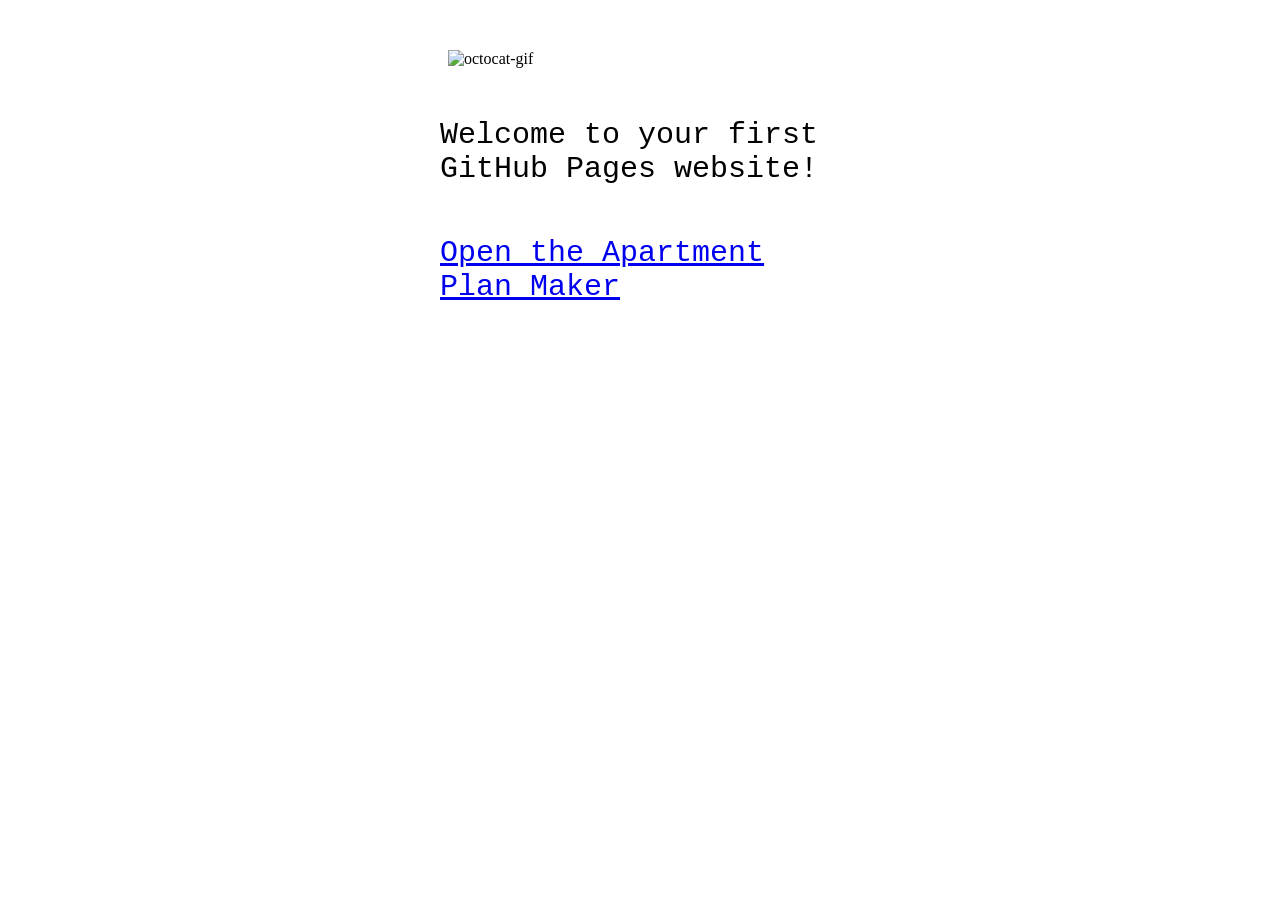
==== index.html @ dbe68cf2 "Add apartment plan maker with Vaastu and ventilation compliance checker Adds a static web app under " ====
<!DOCTYPE html>

<html>
<head>
  <meta http-equiv="Content-Type" content="text/html; charset=utf-8"/>
  <title>my-first-website</title>
  <LINK href="styles.css" rel="stylesheet" type="text/css">
</head>

<body>

<img src="https://octodex.github.com/images/daftpunktocat-thomas.gif" id="octocat" alt="octocat-gif" />

<!-- Change this code here by copy and pasting your template on line 15 -->
<p>Welcome to your first GitHub Pages website!</p>
<p><a href="planner/">Open the Apartment Plan Maker</a></p>

</body>
</html>
---- styles.css ----
* {
  margin:0px;
  padding:0px;
}

#octocat {
  display: block;
  width:384px;
  margin: 50px auto;
}

p {
  display: block;
  width: 400px;
  margin: 50px auto;
  font: 30px Monaco,"Courier New","DejaVu Sans Mono","Bitstream Vera Sans Mono",monospace;
}
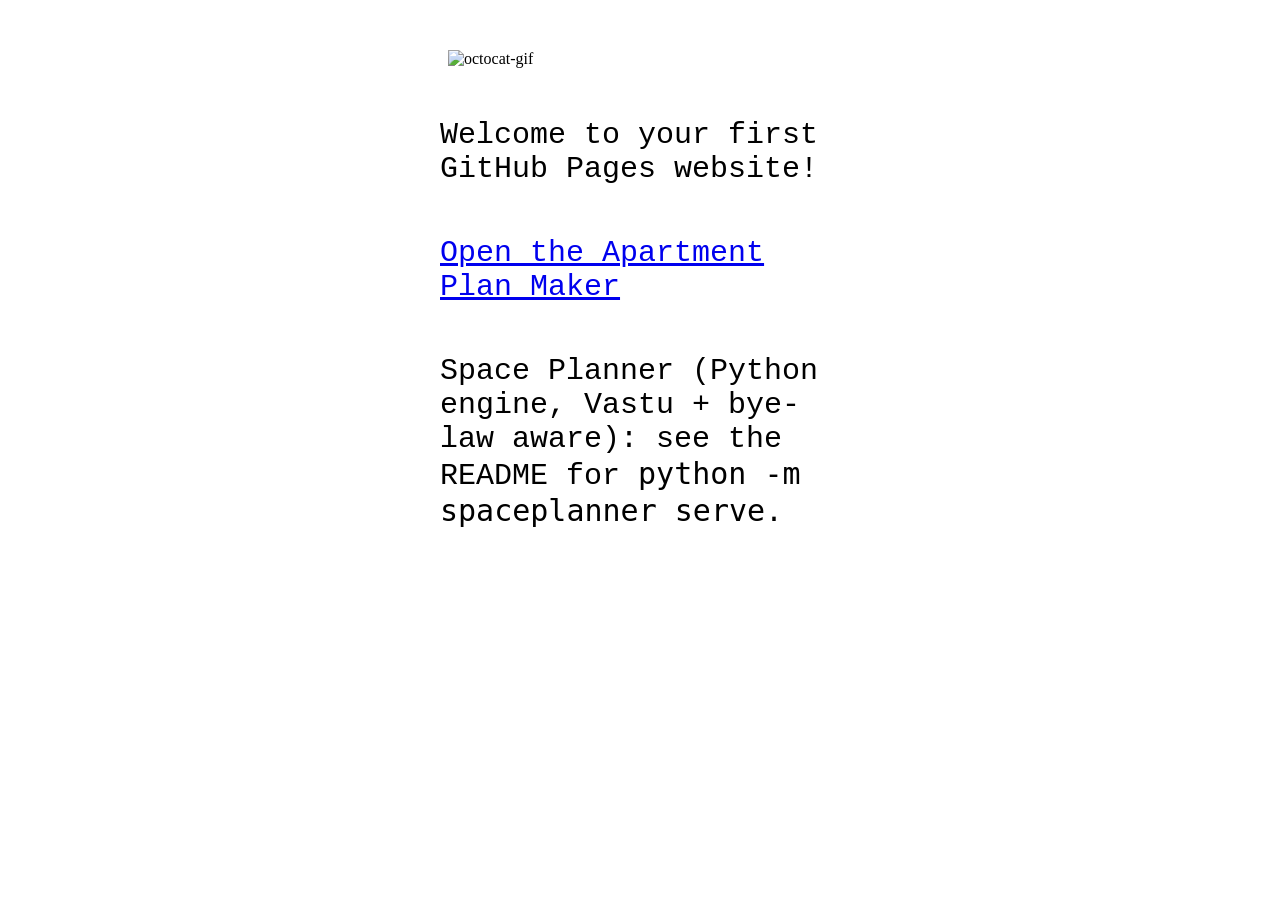
==== commit a28b77ed: "Add Space Planner: site, house, apartment and commercial layout engine Python package (shapely, ezdx" ====
--- a/index.html
+++ b/index.html
@@ -14,6 +14,7 @@
 <!-- Change this code here by copy and pasting your template on line 15 -->
 <p>Welcome to your first GitHub Pages website!</p>
 <p><a href="planner/">Open the Apartment Plan Maker</a></p>
+<p>Space Planner (Python engine, Vastu + bye-law aware): see the README for <code>python -m spaceplanner serve</code>.</p>
 
 </body>
 </html>
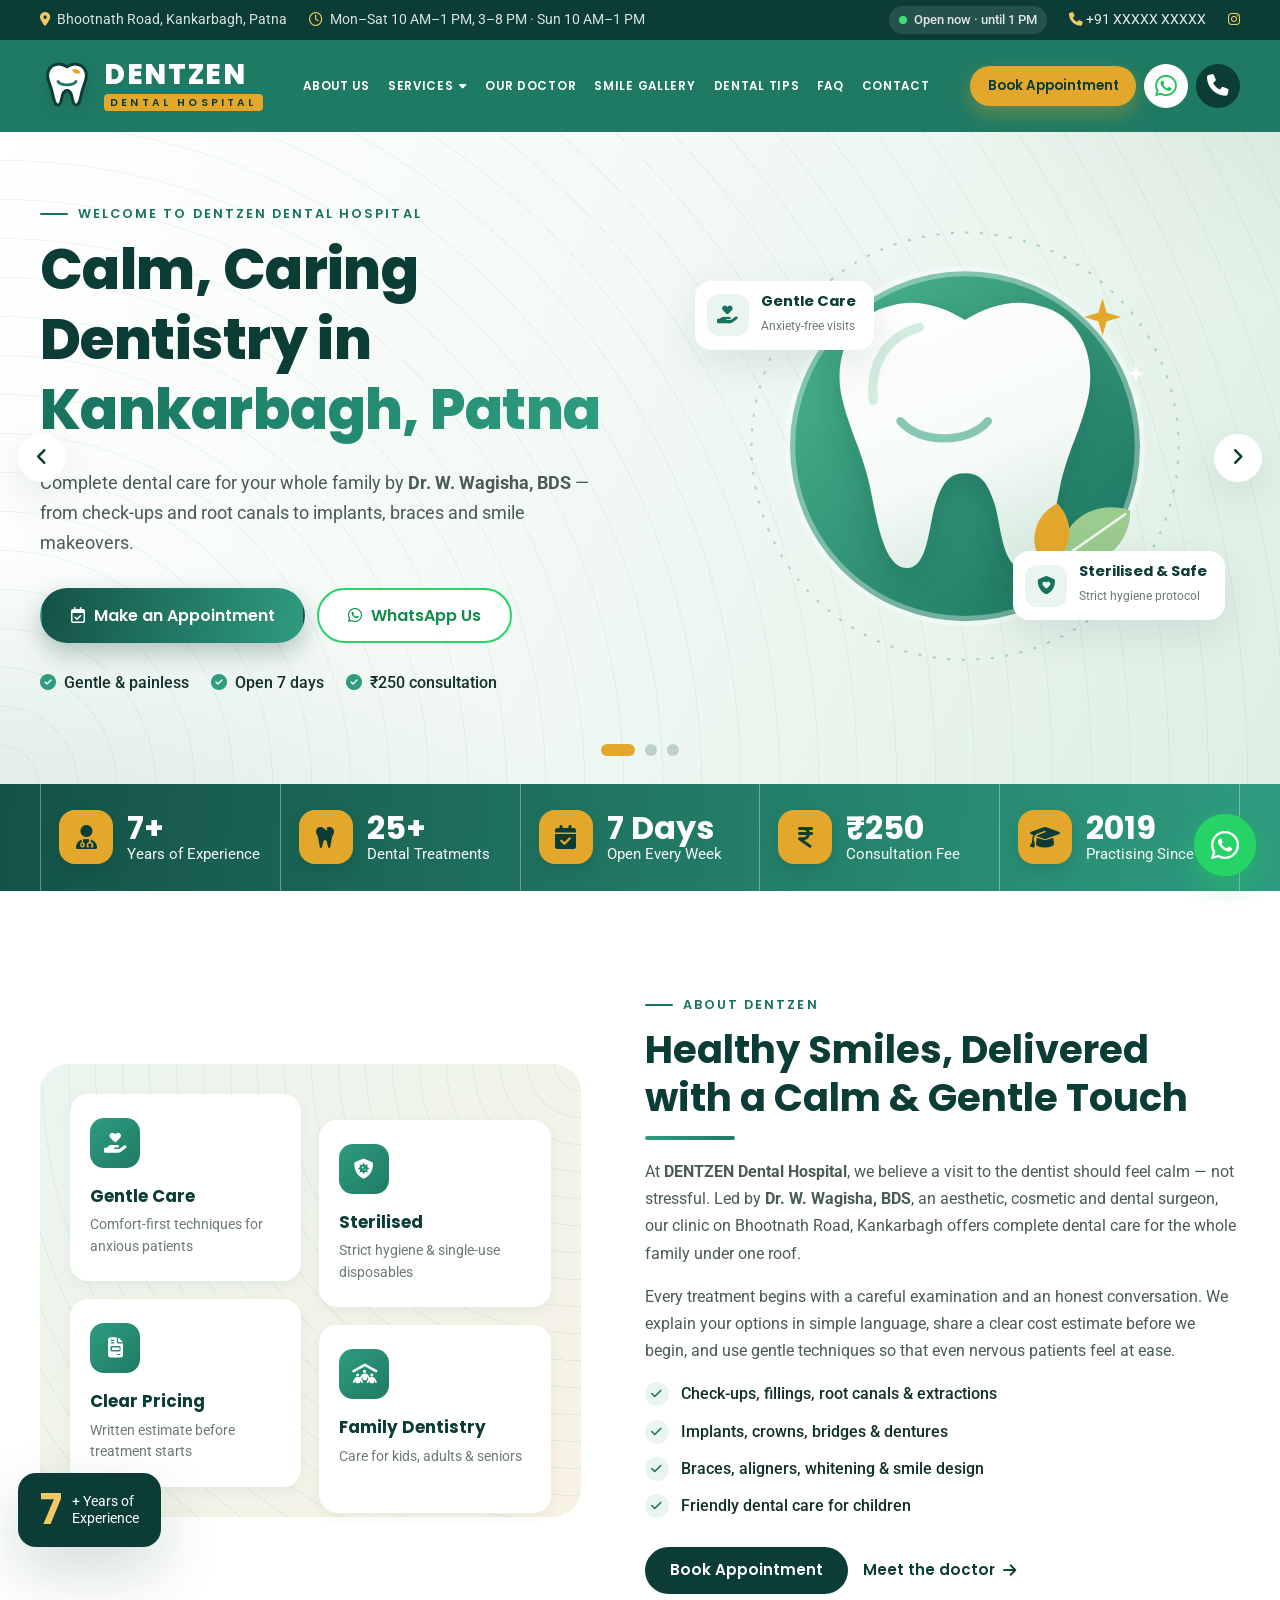
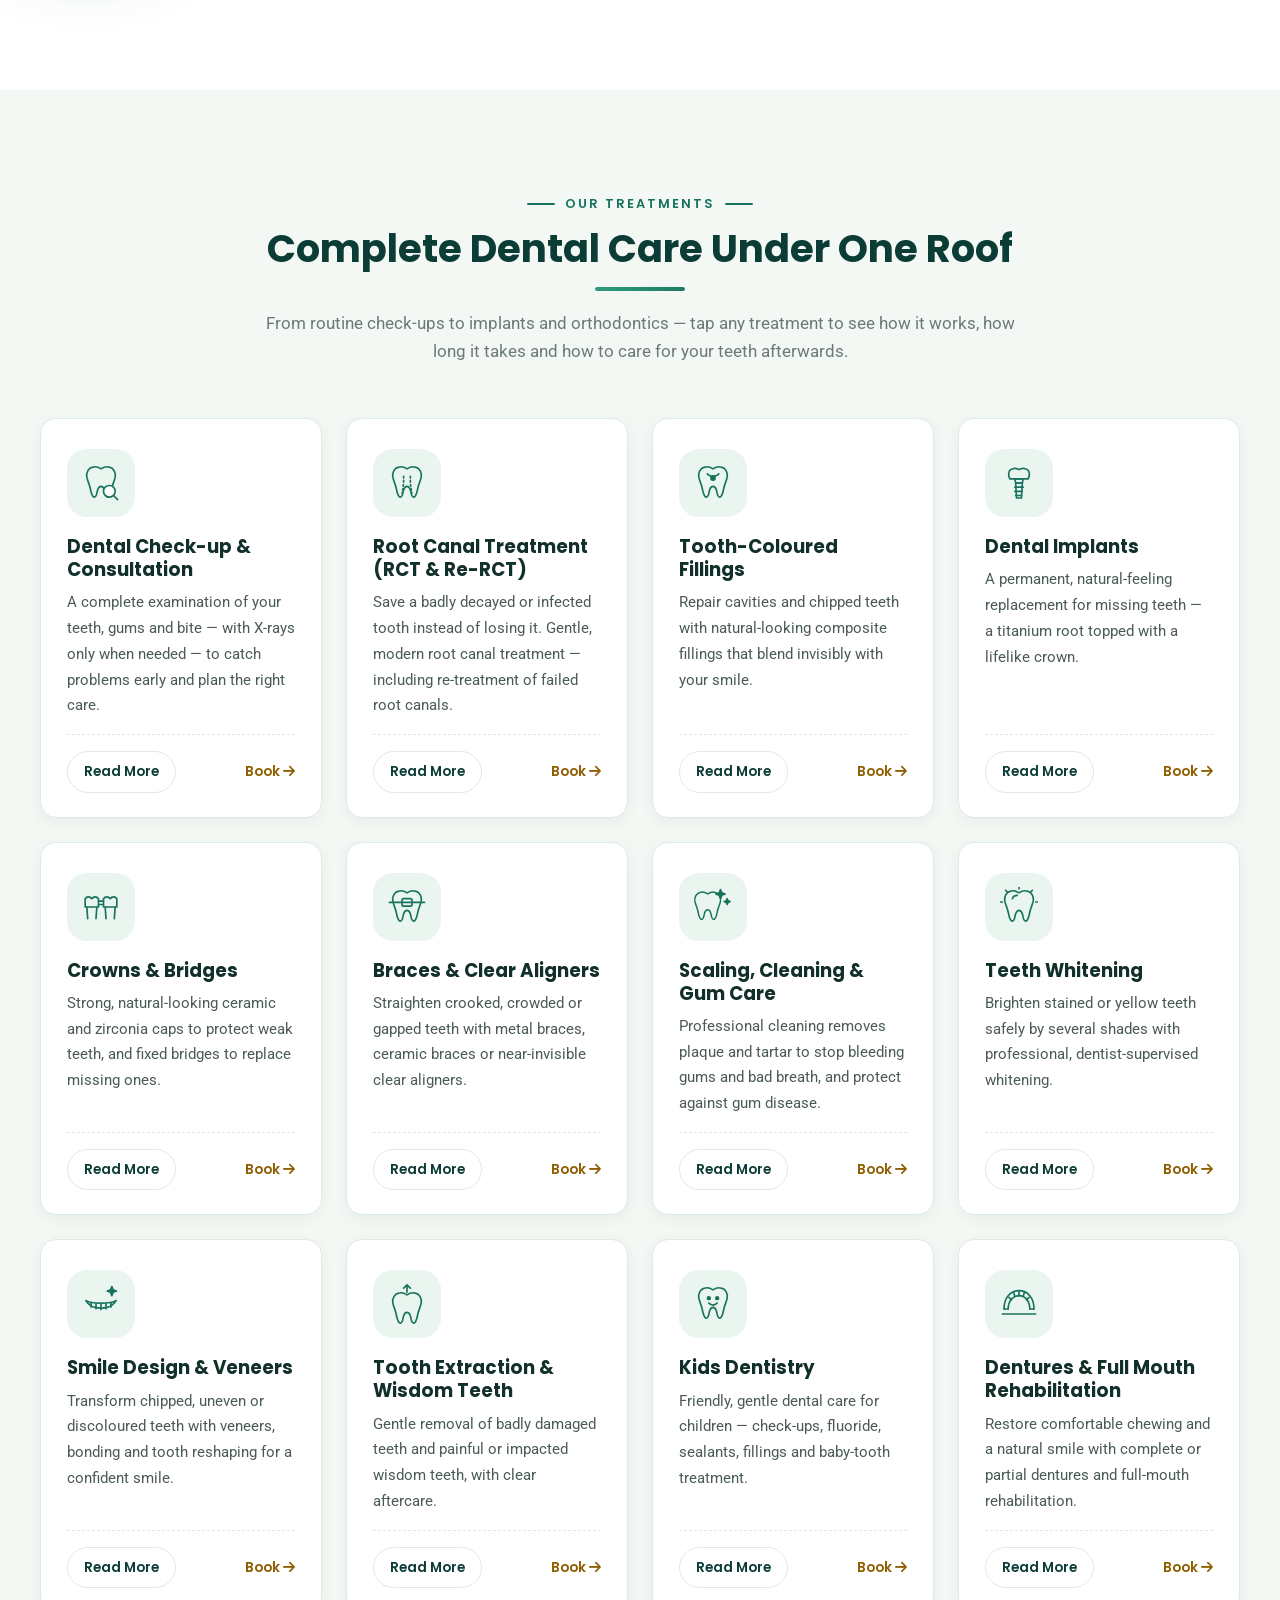
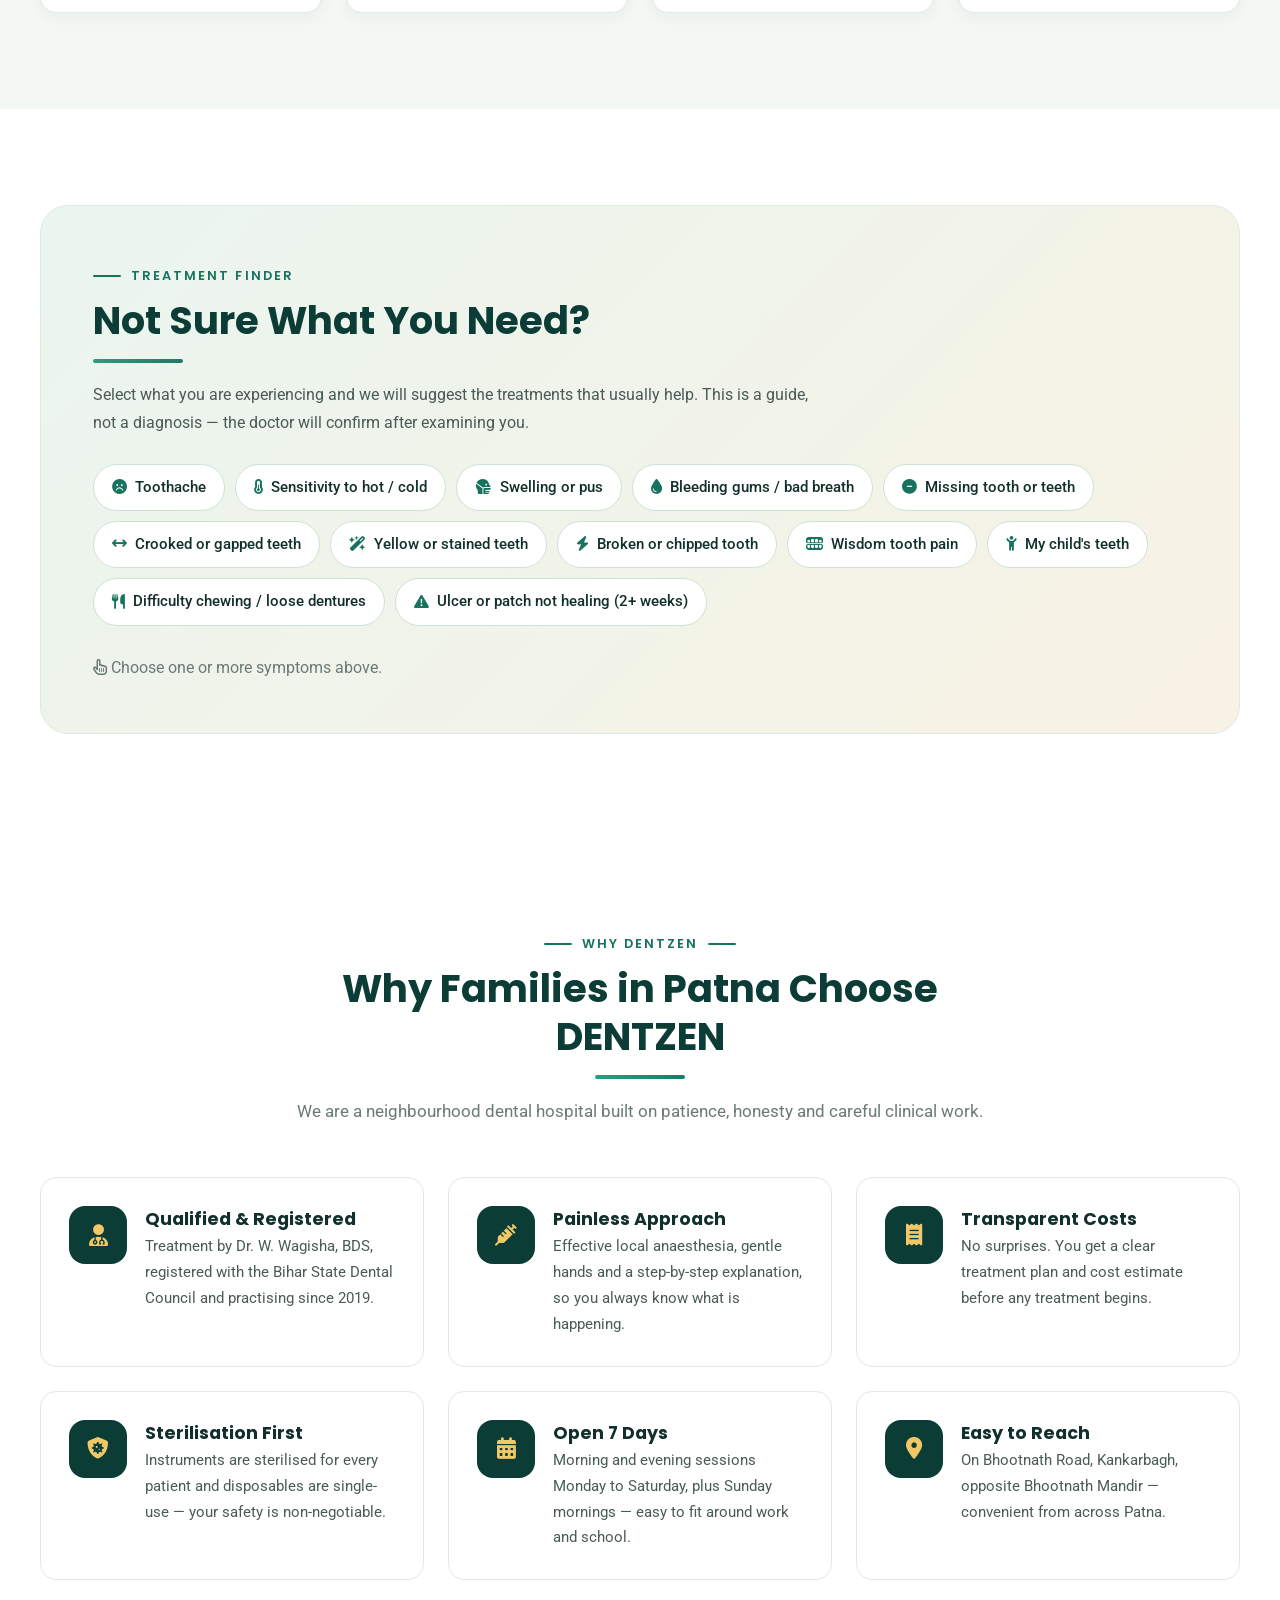
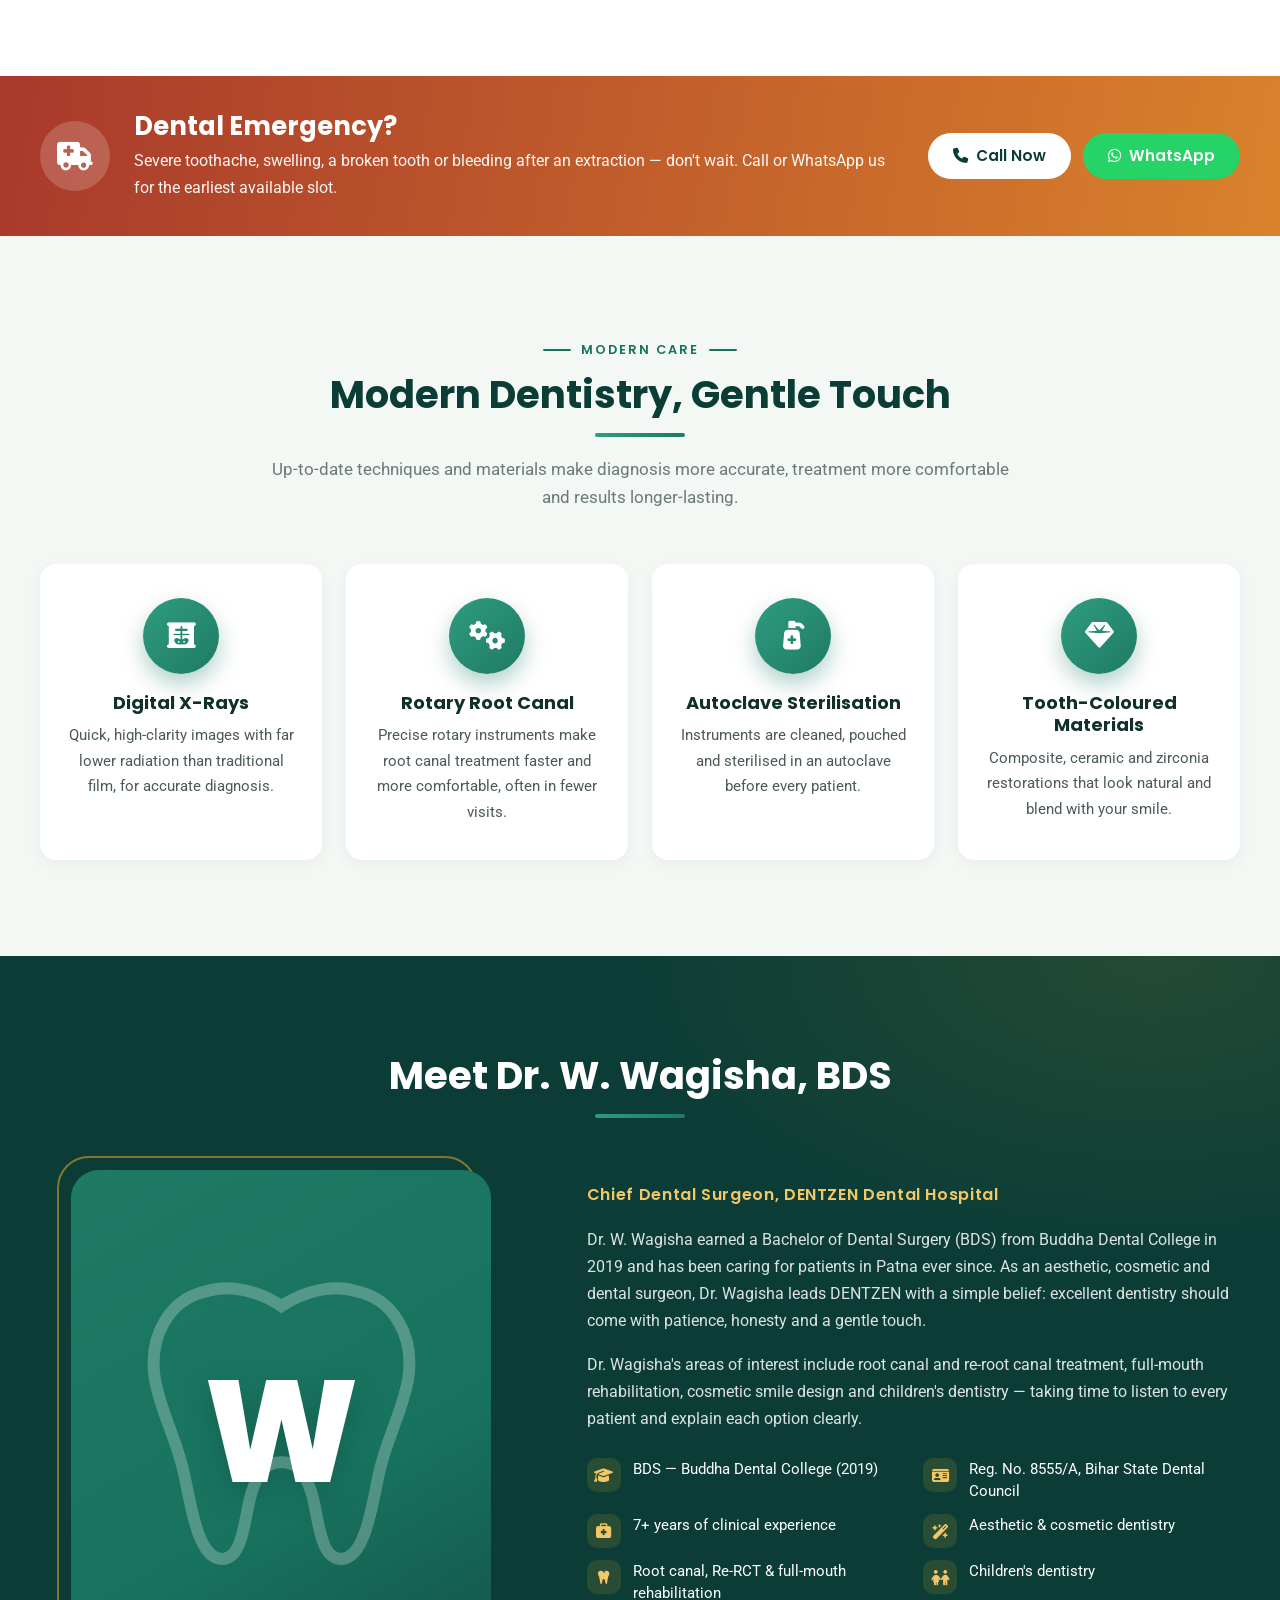
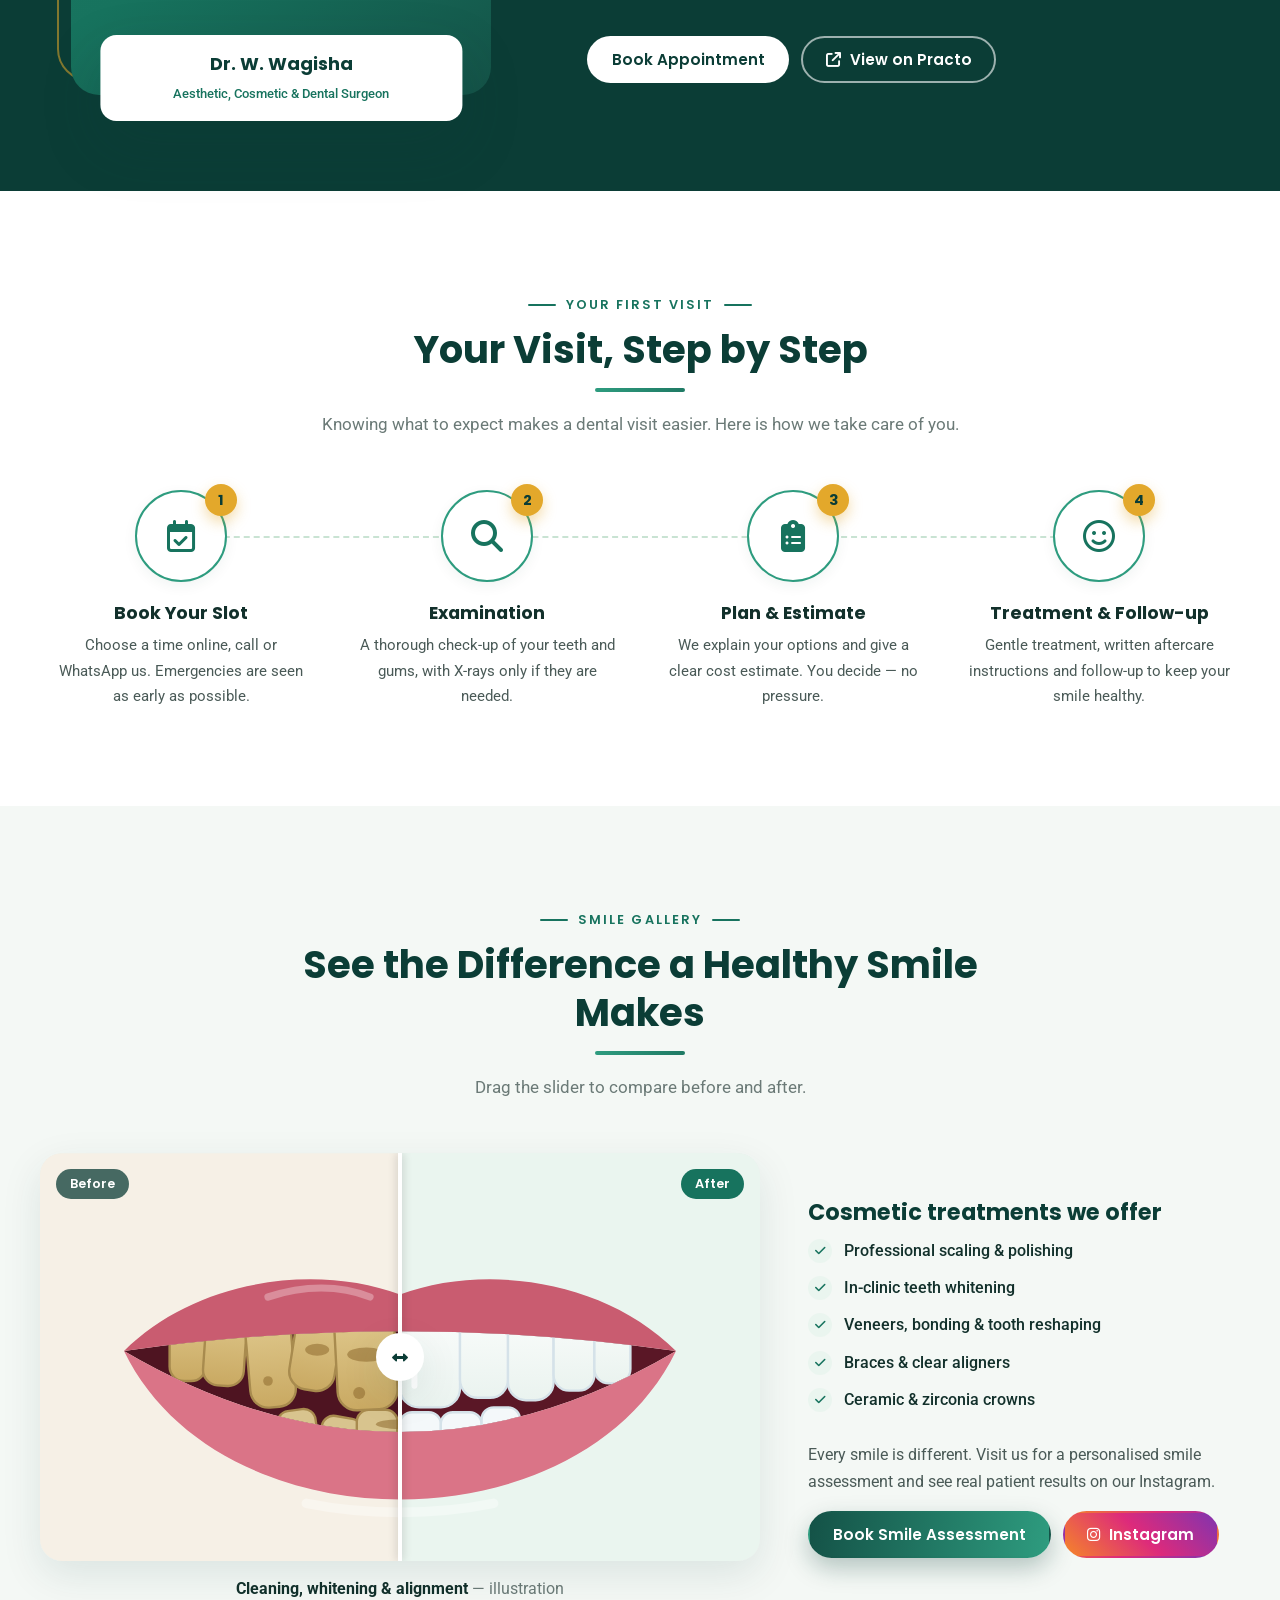
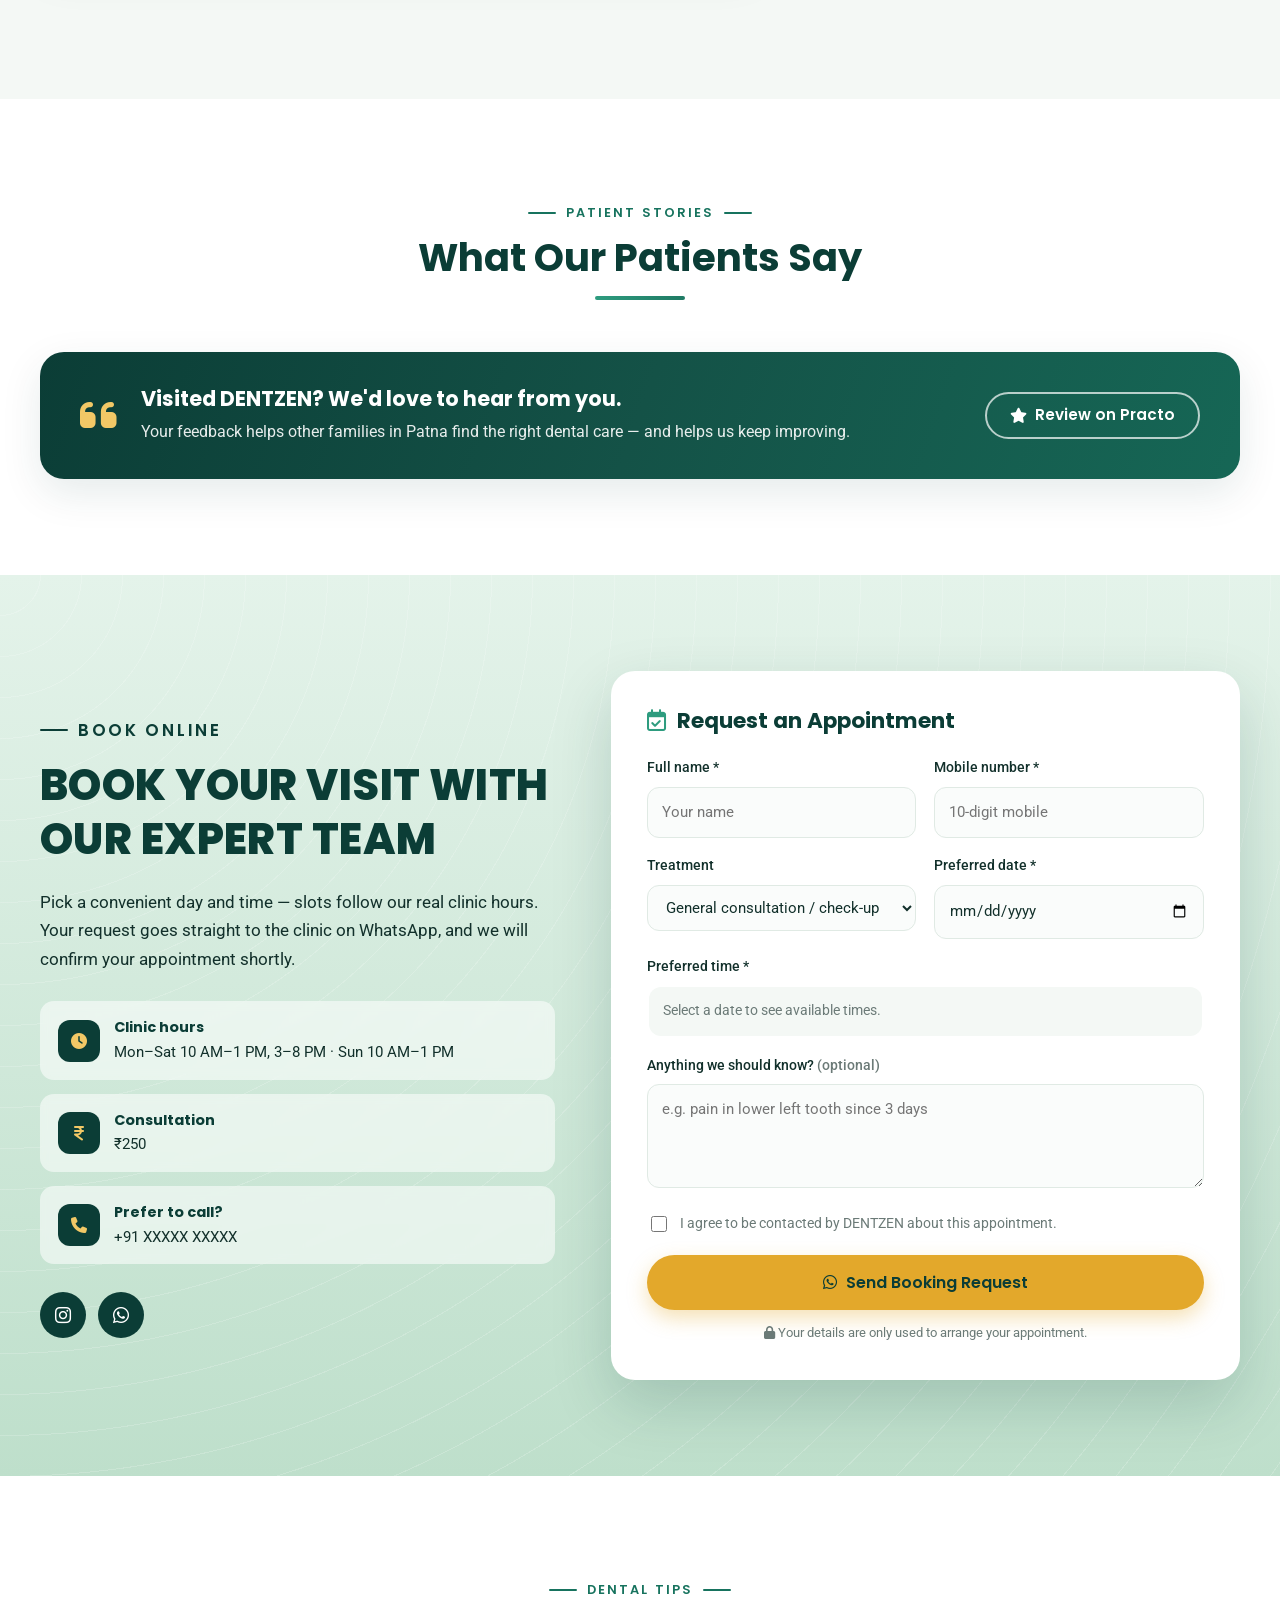
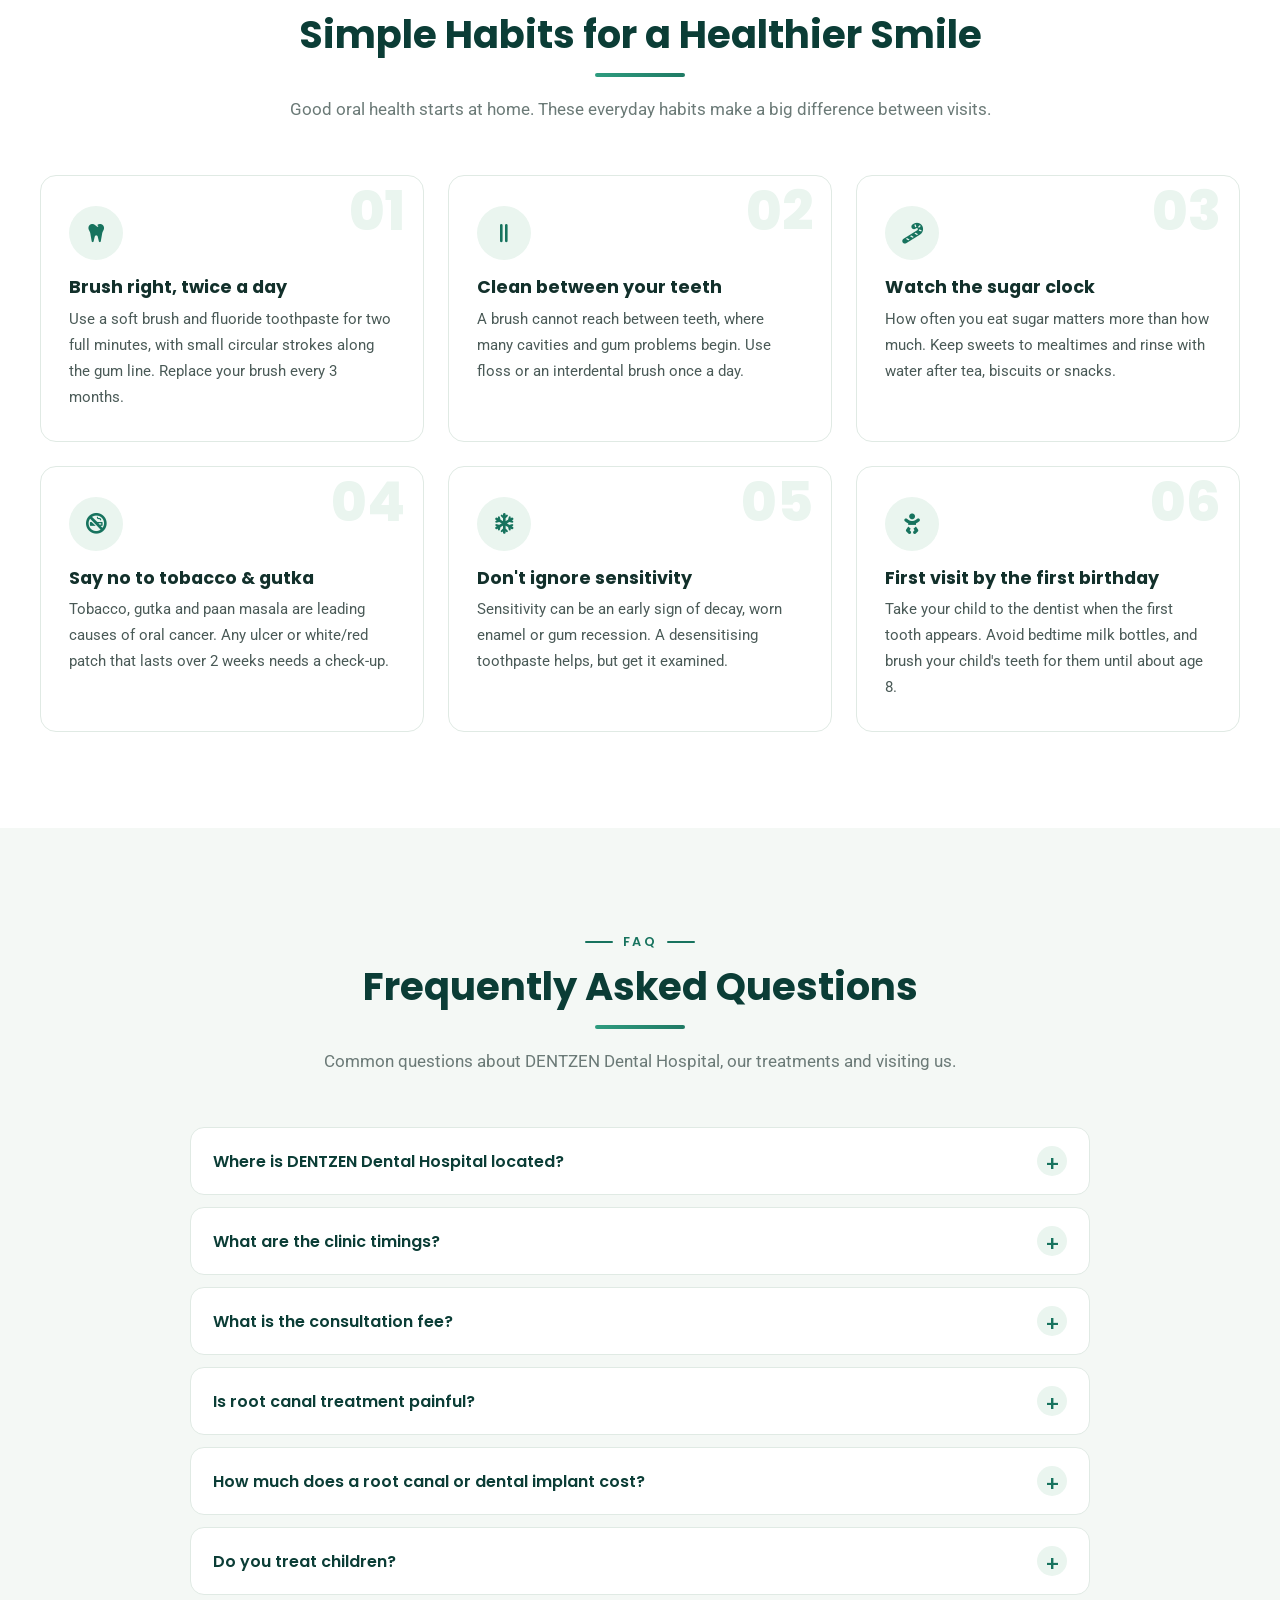
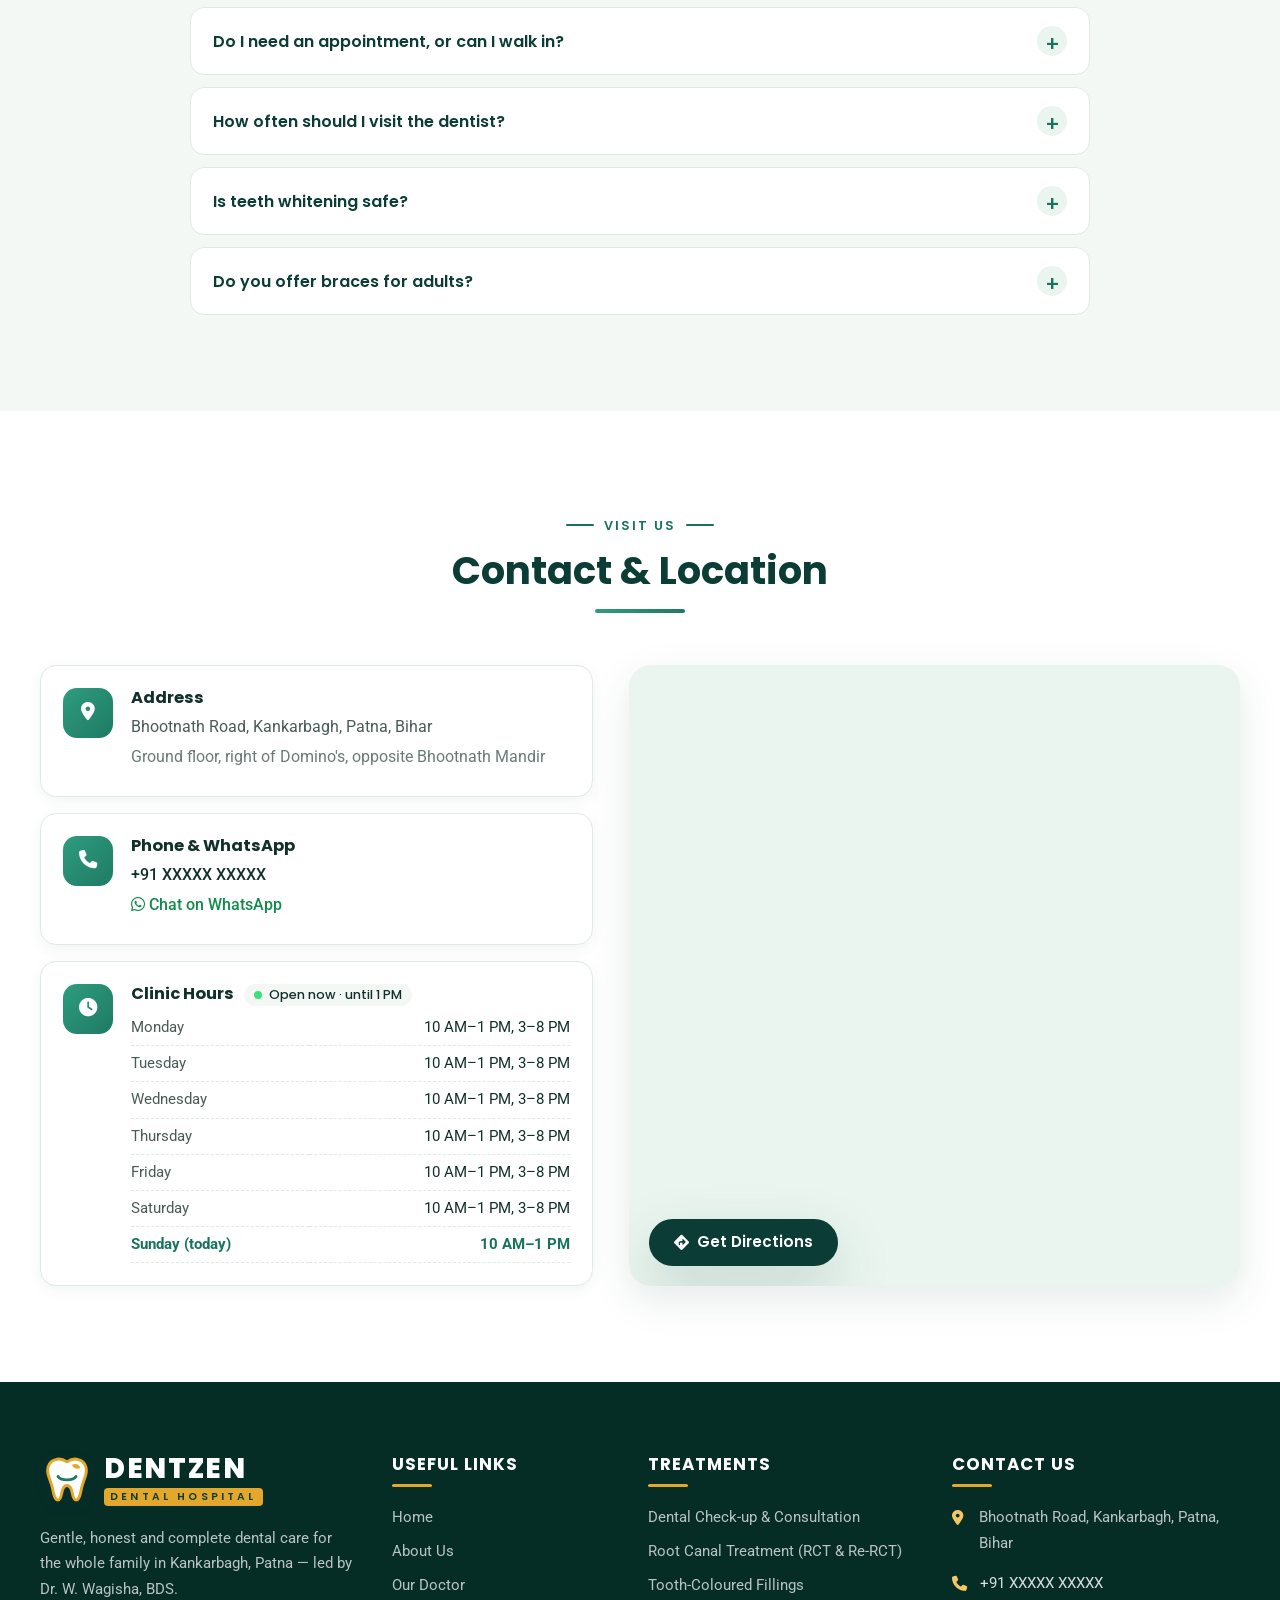
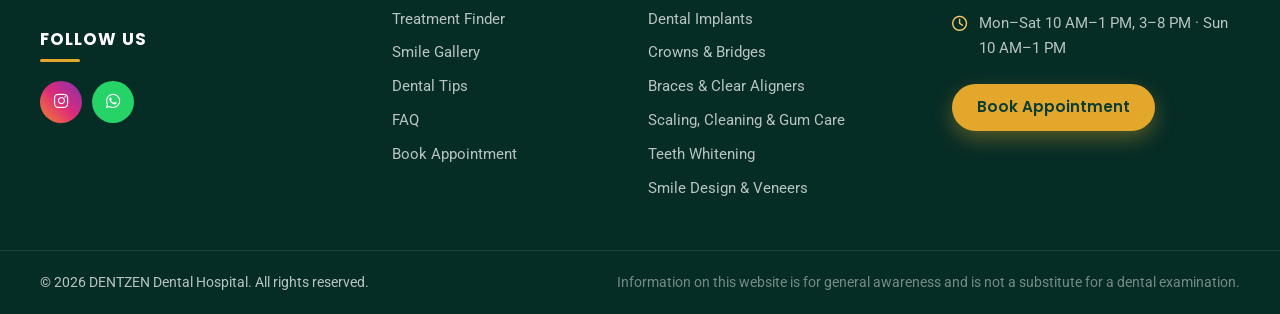
==== commit e3b3acaa: "Build DENTZEN Dental Hospital website Replace the GitHub Pages starter with a complete single-page w" ====
--- a/index.html
+++ b/index.html
@@ -1,20 +1,730 @@
 <!DOCTYPE html>
-
-<html>
+<html lang="en">
 <head>
-  <meta http-equiv="Content-Type" content="text/html; charset=utf-8"/>
-  <title>my-first-website</title>
-  <LINK href="styles.css" rel="stylesheet" type="text/css">
+  <meta charset="utf-8">
+  <meta name="viewport" content="width=device-width, initial-scale=1">
+  <title>DENTZEN Dental Hospital | Dr. W. Wagisha, BDS – Dentist in Kankarbagh, Patna</title>
+  <meta name="description" content="DENTZEN Dental Hospital, Bhootnath Road, Kankarbagh, Patna. Gentle, complete dental care by Dr. W. Wagisha, BDS — check-ups, root canal treatment, implants, braces, aligners, teeth whitening, kids dentistry and more. Open 7 days.">
+  <meta name="keywords" content="dentist in Kankarbagh, dental clinic Patna, Dentzen Dental Hospital, Dr Wagisha, root canal Patna, dental implants Patna, braces Patna, teeth whitening Patna">
+  <meta name="theme-color" content="#1F7A64">
+  <meta property="og:type" content="website">
+  <meta property="og:title" content="DENTZEN Dental Hospital – Dr. W. Wagisha, BDS">
+  <meta property="og:description" content="Calm, caring dentistry for the whole family in Kankarbagh, Patna. Book your appointment online.">
+  <link rel="icon" type="image/svg+xml" href="images/favicon.svg">
+  <link rel="preconnect" href="https://fonts.googleapis.com">
+  <link rel="preconnect" href="https://fonts.gstatic.com" crossorigin>
+  <link rel="stylesheet" href="https://fonts.googleapis.com/css2?family=Poppins:wght@500;600;700;800&family=Roboto:wght@400;500;700&display=swap">
+  <link rel="stylesheet" href="https://cdnjs.cloudflare.com/ajax/libs/font-awesome/6.5.2/css/all.min.css" referrerpolicy="no-referrer">
+  <link rel="stylesheet" href="assets/css/style.css">
+  <script>document.documentElement.classList.add('js');</script>
+  <script src="assets/js/config.js" defer></script>
+  <script src="assets/js/data.js" defer></script>
+  <script src="assets/js/main.js" defer></script>
 </head>
-
 <body>
 
-<img src="https://octodex.github.com/images/daftpunktocat-thomas.gif" id="octocat" alt="octocat-gif" />
-
-<!-- Change this code here by copy and pasting your template on line 15 -->
-<p>Welcome to your first GitHub Pages website!</p>
-<p><a href="planner/">Open the Apartment Plan Maker</a></p>
-<p>Space Planner (Python engine, Vastu + bye-law aware): see the README for <code>python -m spaceplanner serve</code>.</p>
-
+<!-- Shared SVG gradients used by the illustrations -->
+<svg class="svg-defs" aria-hidden="true" focusable="false">
+  <defs>
+    <linearGradient id="gAqua" x1="0" y1="0" x2="1" y2="1"><stop offset="0" stop-color="#4DB892"/><stop offset="1" stop-color="#176F5B"/></linearGradient>
+    <linearGradient id="gTooth" x1="0" y1="0" x2="0.4" y2="1"><stop offset="0" stop-color="#FFFFFF"/><stop offset="0.7" stop-color="#F5FAF7"/><stop offset="1" stop-color="#DCEDE4"/></linearGradient>
+    <linearGradient id="gMetal" x1="0" y1="0" x2="1" y2="0"><stop offset="0" stop-color="#9AA9BC"/><stop offset="0.45" stop-color="#E9EEF4"/><stop offset="1" stop-color="#8293A8"/></linearGradient>
+    <linearGradient id="gStained" x1="0" y1="0" x2="0" y2="1"><stop offset="0" stop-color="#E6D29A"/><stop offset="1" stop-color="#C9A962"/></linearGradient>
+    <linearGradient id="gWhite" x1="0" y1="0" x2="0" y2="1"><stop offset="0" stop-color="#FFFFFF"/><stop offset="1" stop-color="#EAF3EF"/></linearGradient>
+    <clipPath id="mouthClip"><path d="M70 165Q300 132 530 165Q300 300 70 165Z"/></clipPath>
+    <filter id="fShadow" x="-30%" y="-30%" width="160%" height="160%"><feDropShadow dx="0" dy="14" stdDeviation="14" flood-color="#0B3D36" flood-opacity=".22"/></filter>
+    <path id="toothShape" d="M24 7c-3-2-7-3-10-2-5 1-8 6-7 12 1 5 3 8 4 13 1 5 2 11 5 11 3 0 3-6 4-9 1-3 2-4 4-4s3 1 4 4c1 3 1 9 4 9 3 0 4-6 5-11 1-5 3-8 4-13 1-6-2-11-7-12-3-1-7 0-10 2z"/>
+  </defs>
+</svg>
+
+<a class="skip-link" href="#main">Skip to content</a>
+
+<!-- ============ TOP BAR ============ -->
+<div class="topbar">
+  <div class="container topbar-inner">
+    <ul class="topbar-info">
+      <li class="hide-sm"><i class="fa-solid fa-location-dot"></i> <span data-bind="addressShort">Bhootnath Road, Kankarbagh, Patna</span></li>
+      <li class="hide-sm"><i class="fa-regular fa-clock"></i> <span data-bind="hoursShort">Mon–Sat 10 AM–1 PM, 3–8 PM · Sun 10 AM–1 PM</span></li>
+    </ul>
+    <ul class="topbar-actions">
+      <li><span class="open-status" data-open-status><span class="dot"></span><span class="txt">Checking hours…</span></span></li>
+      <li><a href="#appointment" data-tel><i class="fa-solid fa-phone"></i> <span data-bind="phone">+91 XXXXX XXXXX</span></a></li>
+      <li class="hide-sm" data-social="instagram"><a href="#" target="_blank" rel="noopener" aria-label="Instagram"><i class="fa-brands fa-instagram"></i></a></li>
+      <li class="hide-sm" data-social="facebook"><a href="#" target="_blank" rel="noopener" aria-label="Facebook"><i class="fa-brands fa-facebook-f"></i></a></li>
+      <li class="hide-sm" data-social="youtube"><a href="#" target="_blank" rel="noopener" aria-label="YouTube"><i class="fa-brands fa-youtube"></i></a></li>
+    </ul>
+  </div>
+</div>
+
+<!-- ============ HEADER ============ -->
+<header class="site-header" id="siteHeader">
+  <div class="container header-inner">
+    <a href="#home" class="brand" aria-label="DENTZEN Dental Hospital – home">
+      <svg class="brand-mark" viewBox="0 0 48 48" aria-hidden="true">
+        <use href="#toothShape" fill="#fff" stroke="#0B3D36" stroke-width="2.6" stroke-linejoin="round"/>
+        <path d="M16 20c2.5 4 13.5 4 16 0" fill="none" stroke="#1F7A64" stroke-width="2.6" stroke-linecap="round"/>
+        <path d="M28.5 9.5c3.5-1.5 6.5 0 7.5 3-3.5 1.5-6.5 0-7.5-3z" fill="#E3A82B"/>
+      </svg>
+      <span class="brand-text">
+        <strong>DENTZEN</strong>
+        <small>DENTAL HOSPITAL</small>
+      </span>
+    </a>
+
+    <nav class="main-nav" id="mainNav" aria-label="Main">
+      <ul>
+        <li><a href="#about">About Us</a></li>
+        <li class="has-dropdown">
+          <a href="#services" class="dropdown-toggle" aria-haspopup="true" aria-expanded="false">Services <i class="fa-solid fa-caret-down"></i></a>
+          <ul class="dropdown" id="servicesDropdown"></ul>
+        </li>
+        <li><a href="#doctor">Our Doctor</a></li>
+        <li><a href="#gallery">Smile Gallery</a></li>
+        <li><a href="#tips">Dental Tips</a></li>
+        <li><a href="#faq">FAQ</a></li>
+        <li><a href="#contact">Contact</a></li>
+      </ul>
+      <a href="#appointment" class="btn btn-accent nav-cta-mobile">Book Appointment</a>
+    </nav>
+
+    <div class="header-actions">
+      <a href="#appointment" class="btn btn-accent btn-book">Book Appointment</a>
+      <a href="#appointment" class="icon-btn icon-wa" data-wa aria-label="Chat on WhatsApp"><i class="fa-brands fa-whatsapp"></i></a>
+      <a href="#appointment" class="icon-btn icon-call" data-tel aria-label="Call the clinic"><i class="fa-solid fa-phone"></i></a>
+      <button class="nav-toggle" id="navToggle" aria-label="Open menu" aria-expanded="false" aria-controls="mainNav"><span></span><span></span><span></span></button>
+    </div>
+  </div>
+</header>
+
+<main id="main">
+
+<!-- ============ HERO SLIDER ============ -->
+<section class="hero" id="home" aria-roledescription="carousel" aria-label="Highlights">
+  <div class="hero-waves" aria-hidden="true"></div>
+  <div class="slides">
+
+    <article class="slide is-active" aria-roledescription="slide" aria-label="1 of 3">
+      <div class="container slide-inner">
+        <div class="slide-text">
+          <p class="eyebrow">Welcome to DENTZEN Dental Hospital</p>
+          <h1>Calm, Caring Dentistry in <span class="hl">Kankarbagh, Patna</span></h1>
+          <p class="lead">Complete dental care for your whole family by <strong>Dr. W. Wagisha, BDS</strong> — from check-ups and root canals to implants, braces and smile makeovers.</p>
+          <div class="btn-row">
+            <a href="#appointment" class="btn btn-gradient btn-lg"><i class="fa-regular fa-calendar-check"></i> Make an Appointment</a>
+            <a href="#appointment" class="btn btn-outline-wa btn-lg" data-wa><i class="fa-brands fa-whatsapp"></i> WhatsApp Us</a>
+          </div>
+          <ul class="hero-points">
+            <li><i class="fa-solid fa-circle-check"></i> Gentle &amp; painless</li>
+            <li><i class="fa-solid fa-circle-check"></i> Open 7 days</li>
+            <li data-fee-show><i class="fa-solid fa-circle-check"></i> ₹<span data-bind="fee">250</span> consultation</li>
+          </ul>
+        </div>
+        <div class="slide-art">
+          <svg viewBox="0 0 480 440" aria-hidden="true">
+            <circle cx="240" cy="220" r="205" fill="none" stroke="#2E9C7F" stroke-opacity=".35" stroke-width="2" stroke-dasharray="3 11"/>
+            <circle cx="240" cy="220" r="168" fill="url(#gAqua)"/>
+            <circle cx="240" cy="220" r="168" fill="none" stroke="#fff" stroke-opacity=".35" stroke-width="10"/>
+            <g filter="url(#fShadow)"><use href="#toothShape" transform="translate(72 50) scale(7)" fill="url(#gTooth)"/></g>
+            <path d="M152 176c-4-36 14-62 44-70" fill="none" stroke="#D3ECDF" stroke-width="9" stroke-linecap="round"/>
+            <path d="M178 196c18 22 66 22 84 0" fill="none" stroke="#2E9C7F" stroke-width="8" stroke-linecap="round" opacity=".55"/>
+            <g transform="translate(330 330) rotate(-35)"><path d="M0 0c22-30 62-30 84 0-22 30-62 30-84 0z" fill="#9CCB8E"/><path d="M6 0h72" stroke="#fff" stroke-width="2.5" stroke-linecap="round" opacity=".8"/></g>
+            <g transform="translate(318 336) rotate(-80)"><path d="M0 0c16-22 46-22 62 0-16 22-46 22-62 0z" fill="#E3A82B"/></g>
+            <path transform="translate(372 96)" d="M0-18 4-4 18 0 4 4 0 18-4 4-18 0-4-4z" fill="#E3A82B"/>
+            <path transform="translate(108 108)" d="M0-11 2.5-2.5 11 0 2.5 2.5 0 11-2.5 2.5-11 0-2.5-2.5z" fill="#fff"/>
+            <path transform="translate(404 150)" d="M0-9 2-2 9 0 2 2 0 9-2 2-9 0-2-2z" fill="#fff"/>
+          </svg>
+          <div class="float-card fc-1"><i class="fa-solid fa-hand-holding-heart"></i><div><strong>Gentle Care</strong><span>Anxiety-free visits</span></div></div>
+          <div class="float-card fc-2"><i class="fa-solid fa-shield-heart"></i><div><strong>Sterilised &amp; Safe</strong><span>Strict hygiene protocol</span></div></div>
+        </div>
+      </div>
+    </article>
+
+    <article class="slide" aria-roledescription="slide" aria-label="2 of 3">
+      <div class="container slide-inner">
+        <div class="slide-text">
+          <p class="eyebrow">Dental Implants · Crowns &amp; Bridges</p>
+          <h2>Missing Teeth? Eat, Speak &amp; <span class="hl">Smile with Confidence</span></h2>
+          <p class="lead">Fixed, natural-looking replacements for missing teeth — dental implants, ceramic and zirconia crowns, bridges and dentures, planned around you.</p>
+          <div class="btn-row">
+            <a href="#appointment" class="btn btn-gradient btn-lg" data-book="implants"><i class="fa-regular fa-calendar-check"></i> Book a Consultation</a>
+            <button type="button" class="btn btn-ghost btn-lg" data-service="implants">Learn about implants</button>
+          </div>
+        </div>
+        <div class="slide-art">
+          <svg viewBox="0 0 480 440" aria-hidden="true">
+            <circle cx="240" cy="220" r="205" fill="none" stroke="#2E9C7F" stroke-opacity=".35" stroke-width="2" stroke-dasharray="3 11"/>
+            <circle cx="240" cy="220" r="168" fill="url(#gAqua)"/>
+            <path d="M96 262c60-26 228-26 288 0v60c-40 50-248 50-288 0z" fill="#F7C9D0"/>
+            <path d="M96 262c60-26 228-26 288 0" fill="none" stroke="#fff" stroke-width="4" opacity=".7"/>
+            <g filter="url(#fShadow)">
+              <path d="M214 212h52l-8 112q-18 22-36 0z" fill="url(#gMetal)"/>
+              <path d="M215 232l50-9M216 252l48-9M217 272l46-9M218 292l44-9M220 312l40-8" stroke="#7D8DA2" stroke-width="5" stroke-linecap="round"/>
+              <path d="M205 182h70l-7 30h-56z" fill="#C3CFDC"/>
+              <path d="M170 122c0-36 46-44 70-24 24-20 70-12 70 24 0 30-10 46-18 60H188c-8-14-18-30-18-60z" fill="url(#gTooth)"/>
+            </g>
+            <path d="M186 124c0-14 10-22 24-22" fill="none" stroke="#D3ECDF" stroke-width="8" stroke-linecap="round"/>
+            <path transform="translate(360 112)" d="M0-18 4-4 18 0 4 4 0 18-4 4-18 0-4-4z" fill="#E3A82B"/>
+            <path transform="translate(120 140)" d="M0-11 2.5-2.5 11 0 2.5 2.5 0 11-2.5 2.5-11 0-2.5-2.5z" fill="#fff"/>
+          </svg>
+          <div class="float-card fc-1"><i class="fa-solid fa-tooth"></i><div><strong>Natural Look</strong><span>Matched to your teeth</span></div></div>
+          <div class="float-card fc-2"><i class="fa-solid fa-utensils"></i><div><strong>Chew Comfortably</strong><span>Fixed, not removable</span></div></div>
+        </div>
+      </div>
+    </article>
+
+    <article class="slide" aria-roledescription="slide" aria-label="3 of 3">
+      <div class="container slide-inner">
+        <div class="slide-text">
+          <p class="eyebrow">Braces · Clear Aligners · Smile Design</p>
+          <h2>Straighter Teeth, <span class="hl">Brighter Smiles</span> — at Any Age</h2>
+          <p class="lead">Metal braces, tooth-coloured ceramic braces and near-invisible clear aligners for children, teens and adults — plus whitening and veneers to finish your new smile.</p>
+          <div class="btn-row">
+            <a href="#appointment" class="btn btn-gradient btn-lg" data-book="braces"><i class="fa-regular fa-calendar-check"></i> Book a Smile Assessment</a>
+            <a href="#gallery" class="btn btn-ghost btn-lg">See Smile Gallery</a>
+          </div>
+        </div>
+        <div class="slide-art">
+          <svg viewBox="0 0 480 440" aria-hidden="true">
+            <circle cx="240" cy="220" r="205" fill="none" stroke="#2E9C7F" stroke-opacity=".35" stroke-width="2" stroke-dasharray="3 11"/>
+            <circle cx="240" cy="220" r="168" fill="url(#gAqua)"/>
+            <g filter="url(#fShadow)">
+              <path d="M104 168c40-34 232-34 272 0v26c-40-12-232-12-272 0z" fill="#F59AA8"/>
+              <rect x="122" y="178" width="40" height="86" rx="16" fill="url(#gTooth)"/>
+              <rect x="164" y="172" width="38" height="88" rx="16" fill="url(#gTooth)"/>
+              <rect x="204" y="168" width="35" height="102" rx="15" fill="url(#gTooth)"/>
+              <rect x="241" y="168" width="35" height="102" rx="15" fill="url(#gTooth)"/>
+              <rect x="278" y="172" width="38" height="88" rx="16" fill="url(#gTooth)"/>
+              <rect x="318" y="178" width="40" height="86" rx="16" fill="url(#gTooth)"/>
+              <path d="M104 168c40-28 232-28 272 0v8c-40-20-232-20-272 0z" fill="#E77F91"/>
+            </g>
+            <path d="M132 224c40-6 176-6 216 0" fill="none" stroke="#5B6B82" stroke-width="3.5"/>
+            <g fill="#8FA0B4" stroke="#5B6B82" stroke-width="1.5">
+              <rect x="134" y="215" width="16" height="16" rx="3"/><rect x="175" y="213" width="16" height="16" rx="3"/>
+              <rect x="213" y="212" width="16" height="16" rx="3"/><rect x="251" y="212" width="16" height="16" rx="3"/>
+              <rect x="289" y="213" width="16" height="16" rx="3"/><rect x="330" y="215" width="16" height="16" rx="3"/>
+            </g>
+            <path transform="translate(366 104)" d="M0-18 4-4 18 0 4 4 0 18-4 4-18 0-4-4z" fill="#E3A82B"/>
+            <path transform="translate(112 318)" d="M0-11 2.5-2.5 11 0 2.5 2.5 0 11-2.5 2.5-11 0-2.5-2.5z" fill="#fff"/>
+          </svg>
+          <div class="float-card fc-1"><i class="fa-solid fa-face-smile-beam"></i><div><strong>Kids, Teens &amp; Adults</strong><span>Plans for every age</span></div></div>
+          <div class="float-card fc-2"><i class="fa-solid fa-eye-slash"></i><div><strong>Clear Aligners</strong><span>Nearly invisible option</span></div></div>
+        </div>
+      </div>
+    </article>
+
+  </div>
+  <button class="slider-arrow prev" aria-label="Previous slide"><i class="fa-solid fa-angle-left"></i></button>
+  <button class="slider-arrow next" aria-label="Next slide"><i class="fa-solid fa-angle-right"></i></button>
+  <div class="slider-dots" role="tablist" aria-label="Choose slide"></div>
+</section>
+
+<!-- ============ STATS BAND ============ -->
+<section class="stats" aria-label="Clinic at a glance">
+  <div class="container stats-grid" id="statsGrid"></div>
+</section>
+
+<!-- ============ ABOUT ============ -->
+<section class="section about" id="about">
+  <div class="container about-grid">
+    <div class="about-visual reveal">
+      <div class="about-tiles">
+        <div class="a-tile"><i class="fa-solid fa-hand-holding-heart"></i><strong>Gentle Care</strong><span>Comfort-first techniques for anxious patients</span></div>
+        <div class="a-tile"><i class="fa-solid fa-shield-virus"></i><strong>Sterilised</strong><span>Strict hygiene &amp; single-use disposables</span></div>
+        <div class="a-tile"><i class="fa-solid fa-file-invoice"></i><strong>Clear Pricing</strong><span>Written estimate before treatment starts</span></div>
+        <div class="a-tile"><i class="fa-solid fa-people-roof"></i><strong>Family Dentistry</strong><span>Care for kids, adults &amp; seniors</span></div>
+      </div>
+      <div class="exp-badge"><strong data-bind="years">7</strong><span>+ Years of<br>Experience</span></div>
+    </div>
+    <div class="about-text reveal">
+      <p class="eyebrow">About DENTZEN</p>
+      <h2 class="section-title left">Healthy Smiles, Delivered with a Calm &amp; Gentle Touch</h2>
+      <p>At <strong>DENTZEN Dental Hospital</strong>, we believe a visit to the dentist should feel calm — not stressful. Led by <strong>Dr. W. Wagisha, BDS</strong>, an aesthetic, cosmetic and dental surgeon, our clinic on Bhootnath Road, Kankarbagh offers complete dental care for the whole family under one roof.</p>
+      <p>Every treatment begins with a careful examination and an honest conversation. We explain your options in simple language, share a clear cost estimate before we begin, and use gentle techniques so that even nervous patients feel at ease.</p>
+      <ul class="check-list">
+        <li><i class="fa-solid fa-check"></i> Check-ups, fillings, root canals &amp; extractions</li>
+        <li><i class="fa-solid fa-check"></i> Implants, crowns, bridges &amp; dentures</li>
+        <li><i class="fa-solid fa-check"></i> Braces, aligners, whitening &amp; smile design</li>
+        <li><i class="fa-solid fa-check"></i> Friendly dental care for children</li>
+      </ul>
+      <div class="btn-row">
+        <a href="#appointment" class="btn btn-navy">Book Appointment</a>
+        <a href="#doctor" class="btn btn-link">Meet the doctor <i class="fa-solid fa-arrow-right"></i></a>
+      </div>
+    </div>
+  </div>
+</section>
+
+<!-- ============ SERVICES ============ -->
+<section class="section services" id="services">
+  <div class="container">
+    <div class="section-head reveal">
+      <p class="eyebrow">Our Treatments</p>
+      <h2 class="section-title">Complete Dental Care Under One Roof</h2>
+      <p class="section-sub">From routine check-ups to implants and orthodontics — tap any treatment to see how it works, how long it takes and how to care for your teeth afterwards.</p>
+    </div>
+    <div class="services-grid" id="servicesGrid"></div>
+  </div>
+</section>
+
+<!-- ============ TREATMENT FINDER (new feature) ============ -->
+<section class="section finder" id="finder">
+  <div class="container finder-wrap reveal">
+    <div class="finder-head">
+      <p class="eyebrow">Treatment Finder</p>
+      <h2 class="section-title left">Not Sure What You Need?</h2>
+      <p>Select what you are experiencing and we will suggest the treatments that usually help. This is a guide, not a diagnosis — the doctor will confirm after examining you.</p>
+    </div>
+    <div class="finder-chips" id="finderChips" role="group" aria-label="Your symptoms"></div>
+    <div class="finder-result" id="finderResult" aria-live="polite">
+      <p class="finder-empty"><i class="fa-regular fa-hand-pointer"></i> Choose one or more symptoms above.</p>
+    </div>
+  </div>
+</section>
+
+<!-- ============ WHY CHOOSE US ============ -->
+<section class="section why" id="why">
+  <div class="container">
+    <div class="section-head reveal">
+      <p class="eyebrow">Why DENTZEN</p>
+      <h2 class="section-title">Why Families in Patna Choose DENTZEN</h2>
+      <p class="section-sub">We are a neighbourhood dental hospital built on patience, honesty and careful clinical work.</p>
+    </div>
+    <div class="why-grid">
+      <div class="why-card reveal"><span class="why-ic"><i class="fa-solid fa-user-doctor"></i></span><h3>Qualified &amp; Registered</h3><p>Treatment by Dr. W. Wagisha, BDS, registered with the Bihar State Dental Council and practising since 2019.</p></div>
+      <div class="why-card reveal"><span class="why-ic"><i class="fa-solid fa-syringe"></i></span><h3>Painless Approach</h3><p>Effective local anaesthesia, gentle hands and a step-by-step explanation, so you always know what is happening.</p></div>
+      <div class="why-card reveal"><span class="why-ic"><i class="fa-solid fa-receipt"></i></span><h3>Transparent Costs</h3><p>No surprises. You get a clear treatment plan and cost estimate before any treatment begins.</p></div>
+      <div class="why-card reveal"><span class="why-ic"><i class="fa-solid fa-shield-virus"></i></span><h3>Sterilisation First</h3><p>Instruments are sterilised for every patient and disposables are single-use — your safety is non-negotiable.</p></div>
+      <div class="why-card reveal"><span class="why-ic"><i class="fa-solid fa-calendar-days"></i></span><h3>Open 7 Days</h3><p>Morning and evening sessions Monday to Saturday, plus Sunday mornings — easy to fit around work and school.</p></div>
+      <div class="why-card reveal"><span class="why-ic"><i class="fa-solid fa-location-dot"></i></span><h3>Easy to Reach</h3><p>On Bhootnath Road, Kankarbagh, opposite Bhootnath Mandir — convenient from across Patna.</p></div>
+    </div>
+  </div>
+</section>
+
+<!-- ============ EMERGENCY BAND ============ -->
+<section class="emergency" aria-label="Dental emergency">
+  <div class="container emergency-inner">
+    <span class="em-ic"><i class="fa-solid fa-truck-medical"></i></span>
+    <div>
+      <h2>Dental Emergency?</h2>
+      <p>Severe toothache, swelling, a broken tooth or bleeding after an extraction — don't wait. Call or WhatsApp us for the earliest available slot.</p>
+    </div>
+    <div class="btn-row">
+      <a href="#appointment" class="btn btn-white" data-tel><i class="fa-solid fa-phone"></i> Call Now</a>
+      <a href="#appointment" class="btn btn-wa" data-wa><i class="fa-brands fa-whatsapp"></i> WhatsApp</a>
+    </div>
+  </div>
+</section>
+
+<!-- ============ TECHNOLOGY / COMFORT ============ -->
+<section class="section tech" id="technology">
+  <div class="container">
+    <div class="section-head reveal">
+      <p class="eyebrow">Modern Care</p>
+      <h2 class="section-title">Modern Dentistry, Gentle Touch</h2>
+      <p class="section-sub">Up-to-date techniques and materials make diagnosis more accurate, treatment more comfortable and results longer-lasting.</p>
+    </div>
+    <div class="tech-grid">
+      <div class="tech-card reveal"><i class="fa-solid fa-x-ray"></i><h3>Digital X-Rays</h3><p>Quick, high-clarity images with far lower radiation than traditional film, for accurate diagnosis.</p></div>
+      <div class="tech-card reveal"><i class="fa-solid fa-gears"></i><h3>Rotary Root Canal</h3><p>Precise rotary instruments make root canal treatment faster and more comfortable, often in fewer visits.</p></div>
+      <div class="tech-card reveal"><i class="fa-solid fa-pump-medical"></i><h3>Autoclave Sterilisation</h3><p>Instruments are cleaned, pouched and sterilised in an autoclave before every patient.</p></div>
+      <div class="tech-card reveal"><i class="fa-solid fa-gem"></i><h3>Tooth-Coloured Materials</h3><p>Composite, ceramic and zirconia restorations that look natural and blend with your smile.</p></div>
+    </div>
+  </div>
+</section>
+
+<!-- ============ DOCTOR ============ -->
+<section class="section doctor" id="doctor">
+  <div class="container">
+    <h2 class="section-title light reveal">Meet <span data-bind="doctorName">Dr. W. Wagisha</span>, <span data-bind="doctorDegree">BDS</span></h2>
+    <div class="doctor-grid">
+      <div class="doctor-photo reveal" id="doctorPhoto">
+        <div class="doc-placeholder">
+          <svg viewBox="0 0 48 48" aria-hidden="true"><use href="#toothShape" fill="none" stroke="#fff" stroke-width="1.6"/></svg>
+          <span class="doc-initials">W</span>
+        </div>
+        <div class="doc-tag"><strong data-bind="doctorName">Dr. W. Wagisha</strong><span data-bind="doctorTitle">Aesthetic, Cosmetic &amp; Dental Surgeon</span></div>
+      </div>
+      <div class="doctor-text reveal">
+        <p class="doc-role">Chief Dental Surgeon, DENTZEN Dental Hospital</p>
+        <p>Dr. W. Wagisha earned a Bachelor of Dental Surgery (BDS) from <span data-bind="doctorCollege">Buddha Dental College</span> in <span data-bind="doctorGradYear">2019</span> and has been caring for patients in Patna ever since. As an aesthetic, cosmetic and dental surgeon, Dr. Wagisha leads DENTZEN with a simple belief: excellent dentistry should come with patience, honesty and a gentle touch.</p>
+        <p>Dr. Wagisha's areas of interest include root canal and re-root canal treatment, full-mouth rehabilitation, cosmetic smile design and children's dentistry — taking time to listen to every patient and explain each option clearly.</p>
+        <ul class="doc-creds">
+          <li><i class="fa-solid fa-graduation-cap"></i> <span>BDS — <span data-bind="doctorCollege">Buddha Dental College</span> (<span data-bind="doctorGradYear">2019</span>)</span></li>
+          <li><i class="fa-solid fa-id-card"></i> <span data-bind="doctorReg">Reg. No. 8555/A, Bihar State Dental Council</span></li>
+          <li><i class="fa-solid fa-briefcase-medical"></i> <span><span data-bind="years">7</span>+ years of clinical experience</span></li>
+          <li><i class="fa-solid fa-wand-magic-sparkles"></i> <span>Aesthetic &amp; cosmetic dentistry</span></li>
+          <li><i class="fa-solid fa-tooth"></i> <span>Root canal, Re-RCT &amp; full-mouth rehabilitation</span></li>
+          <li><i class="fa-solid fa-children"></i> <span>Children's dentistry</span></li>
+        </ul>
+        <div class="btn-row">
+          <a href="#appointment" class="btn btn-white">Book Appointment</a>
+          <a href="#" class="btn btn-outline-light" data-social-link="practo" target="_blank" rel="noopener"><i class="fa-solid fa-arrow-up-right-from-square"></i> View on Practo</a>
+        </div>
+      </div>
+    </div>
+  </div>
+</section>
+
+<!-- ============ YOUR VISIT (new feature) ============ -->
+<section class="section journey" id="journey">
+  <div class="container">
+    <div class="section-head reveal">
+      <p class="eyebrow">Your First Visit</p>
+      <h2 class="section-title">Your Visit, Step by Step</h2>
+      <p class="section-sub">Knowing what to expect makes a dental visit easier. Here is how we take care of you.</p>
+    </div>
+    <ol class="steps">
+      <li class="step reveal"><span class="step-no">1</span><i class="fa-regular fa-calendar-check"></i><h3>Book Your Slot</h3><p>Choose a time online, call or WhatsApp us. Emergencies are seen as early as possible.</p></li>
+      <li class="step reveal"><span class="step-no">2</span><i class="fa-solid fa-magnifying-glass"></i><h3>Examination</h3><p>A thorough check-up of your teeth and gums, with X-rays only if they are needed.</p></li>
+      <li class="step reveal"><span class="step-no">3</span><i class="fa-solid fa-clipboard-list"></i><h3>Plan &amp; Estimate</h3><p>We explain your options and give a clear cost estimate. You decide — no pressure.</p></li>
+      <li class="step reveal"><span class="step-no">4</span><i class="fa-regular fa-face-smile"></i><h3>Treatment &amp; Follow-up</h3><p>Gentle treatment, written aftercare instructions and follow-up to keep your smile healthy.</p></li>
+    </ol>
+  </div>
+</section>
+
+<!-- ============ SMILE GALLERY / BEFORE-AFTER (new feature) ============ -->
+<section class="section gallery" id="gallery">
+  <div class="container">
+    <div class="section-head reveal">
+      <p class="eyebrow">Smile Gallery</p>
+      <h2 class="section-title">See the Difference a Healthy Smile Makes</h2>
+      <p class="section-sub">Drag the slider to compare before and after.</p>
+    </div>
+    <div class="ba-list" id="baList">
+      <figure class="ba reveal" data-ba>
+        <div class="ba-stage">
+          <div class="ba-layer ba-after">
+            <svg viewBox="0 0 600 340" aria-hidden="true">
+              <rect width="600" height="340" fill="#EAF5EF"/>
+              <path d="M70 165Q300 132 530 165Q300 300 70 165Z" fill="#5A1726"/>
+              <g clip-path="url(#mouthClip)">
+                <g fill="#F4F8FA" stroke="#D5E2E9" stroke-width="2">
+                  <rect x="200" y="212" width="32" height="60" rx="10"/><rect x="232" y="216" width="34" height="60" rx="10"/>
+                  <rect x="266" y="216" width="34" height="60" rx="10"/><rect x="300" y="216" width="34" height="60" rx="10"/>
+                  <rect x="334" y="216" width="34" height="60" rx="10"/><rect x="368" y="212" width="32" height="60" rx="10"/>
+                </g>
+                <g fill="url(#gWhite)" stroke="#D5E2E9" stroke-width="2">
+                  <rect x="108" y="110" width="30" height="82" rx="12"/><rect x="138" y="110" width="34" height="88" rx="13"/>
+                  <rect x="172" y="110" width="38" height="96" rx="15"/><rect x="210" y="110" width="40" height="94" rx="15"/>
+                  <rect x="250" y="110" width="50" height="102" rx="16"/><rect x="300" y="110" width="50" height="102" rx="16"/>
+                  <rect x="350" y="110" width="40" height="94" rx="15"/><rect x="390" y="110" width="38" height="96" rx="15"/>
+                  <rect x="428" y="110" width="34" height="88" rx="13"/><rect x="462" y="110" width="30" height="82" rx="12"/>
+                </g>
+                <path d="M262 160v34M312 160v34" stroke="#fff" stroke-width="5" stroke-linecap="round" opacity=".9"/>
+              </g>
+              <path d="M70 165C130 105 230 92 300 118C370 92 470 105 530 165Q300 132 70 165Z" fill="#C95C70"/>
+              <path d="M70 165Q300 300 530 165C450 330 150 330 70 165Z" fill="#DA7487"/>
+              <path d="M222 292c50 10 106 10 156 0" stroke="#fff" stroke-opacity=".35" stroke-width="8" stroke-linecap="round" fill="none"/>
+              <path d="M190 120c30-10 60-10 85 0" stroke="#fff" stroke-opacity=".3" stroke-width="6" stroke-linecap="round" fill="none"/>
+            </svg>
+          </div>
+          <div class="ba-layer ba-before">
+            <svg viewBox="0 0 600 340" aria-hidden="true">
+              <rect width="600" height="340" fill="#F6F0E6"/>
+              <path d="M70 165Q300 132 530 165Q300 300 70 165Z" fill="#4E1421"/>
+              <g clip-path="url(#mouthClip)">
+                <g fill="#D8C48E" stroke="#A88B4E" stroke-width="2">
+                  <rect x="200" y="214" width="32" height="60" rx="10" transform="rotate(-8 216 240)"/><rect x="232" y="220" width="34" height="60" rx="10" transform="rotate(10 249 245)"/>
+                  <rect x="264" y="214" width="34" height="60" rx="10"/><rect x="300" y="220" width="34" height="60" rx="10" transform="rotate(-9 317 245)"/>
+                  <rect x="334" y="216" width="34" height="60" rx="10" transform="rotate(6 351 245)"/><rect x="368" y="214" width="32" height="60" rx="10"/>
+                </g>
+                <g fill="url(#gStained)" stroke="#A88B4E" stroke-width="2">
+                  <rect x="108" y="110" width="30" height="80" rx="12"/><rect x="138" y="110" width="34" height="84" rx="13" transform="rotate(4 155 150)"/>
+                  <rect x="172" y="114" width="38" height="98" rx="15" transform="rotate(-5 191 160)"/><rect x="212" y="110" width="38" height="88" rx="15" transform="rotate(9 231 155)"/>
+                  <rect x="246" y="110" width="50" height="104" rx="16" transform="rotate(-3 271 160)"/><rect x="306" y="110" width="48" height="98" rx="16" transform="rotate(6 330 160)"/>
+                  <rect x="354" y="112" width="38" height="90" rx="15" transform="rotate(-10 373 157)"/><rect x="390" y="114" width="38" height="100" rx="15" transform="rotate(5 409 162)"/>
+                  <rect x="428" y="110" width="34" height="84" rx="13" transform="rotate(-4 445 150)"/><rect x="462" y="110" width="30" height="80" rx="12"/>
+                </g>
+                <g fill="#8E6A2E" opacity=".55">
+                  <ellipse cx="272" cy="168" rx="16" ry="6"/><ellipse cx="330" cy="166" rx="14" ry="5"/><ellipse cx="231" cy="164" rx="10" ry="5"/>
+                  <ellipse cx="373" cy="165" rx="10" ry="5"/><circle cx="266" cy="200" r="5"/><circle cx="338" cy="196" r="4"/><circle cx="190" cy="190" r="4"/>
+                  <ellipse cx="300" cy="226" rx="20" ry="4"/>
+                </g>
+              </g>
+              <path d="M70 165C130 105 230 92 300 118C370 92 470 105 530 165Q300 132 70 165Z" fill="#C95C70"/>
+              <path d="M70 165Q300 300 530 165C450 330 150 330 70 165Z" fill="#DA7487"/>
+              <path d="M222 292c50 10 106 10 156 0" stroke="#fff" stroke-opacity=".35" stroke-width="8" stroke-linecap="round" fill="none"/>
+              <path d="M190 120c30-10 60-10 85 0" stroke="#fff" stroke-opacity=".3" stroke-width="6" stroke-linecap="round" fill="none"/>
+            </svg>
+          </div>
+          <span class="ba-label ba-l-before">Before</span>
+          <span class="ba-label ba-l-after">After</span>
+          <div class="ba-handle" aria-hidden="true"><span><i class="fa-solid fa-left-right"></i></span></div>
+          <input type="range" min="0" max="100" value="50" class="ba-range" aria-label="Compare before and after">
+        </div>
+        <figcaption><strong>Cleaning, whitening &amp; alignment</strong> <span class="muted">— illustration</span></figcaption>
+      </figure>
+      <div class="ba-side reveal">
+        <h3>Cosmetic treatments we offer</h3>
+        <ul class="check-list">
+          <li><i class="fa-solid fa-check"></i> Professional scaling &amp; polishing</li>
+          <li><i class="fa-solid fa-check"></i> In-clinic teeth whitening</li>
+          <li><i class="fa-solid fa-check"></i> Veneers, bonding &amp; tooth reshaping</li>
+          <li><i class="fa-solid fa-check"></i> Braces &amp; clear aligners</li>
+          <li><i class="fa-solid fa-check"></i> Ceramic &amp; zirconia crowns</li>
+        </ul>
+        <p>Every smile is different. Visit us for a personalised smile assessment and see real patient results on our Instagram.</p>
+        <div class="btn-row">
+          <a href="#appointment" class="btn btn-gradient" data-book="cosmetic">Book Smile Assessment</a>
+          <a href="#" class="btn btn-insta" data-social-link="instagram" target="_blank" rel="noopener"><i class="fa-brands fa-instagram"></i> Instagram</a>
+        </div>
+      </div>
+    </div>
+    <div class="photo-gallery" id="photoGallery" hidden></div>
+  </div>
+</section>
+
+<!-- ============ REVIEWS ============ -->
+<section class="section reviews" id="reviews">
+  <div class="container">
+    <div class="section-head reveal">
+      <p class="eyebrow">Patient Stories</p>
+      <h2 class="section-title">What Our Patients Say</h2>
+    </div>
+    <div class="reviews-slider" id="reviewsSlider" hidden>
+      <div class="reviews-track" id="reviewsTrack"></div>
+      <div class="reviews-nav">
+        <button class="slider-arrow-sm" data-rev="prev" aria-label="Previous review"><i class="fa-solid fa-angle-left"></i></button>
+        <button class="slider-arrow-sm" data-rev="next" aria-label="Next review"><i class="fa-solid fa-angle-right"></i></button>
+      </div>
+    </div>
+    <div class="review-cta reveal">
+      <i class="fa-solid fa-quote-left"></i>
+      <div>
+        <h3>Visited DENTZEN? We'd love to hear from you.</h3>
+        <p>Your feedback helps other families in Patna find the right dental care — and helps us keep improving.</p>
+      </div>
+      <div class="btn-row">
+        <a href="#" class="btn btn-white-outline" data-social-link="googleReview" target="_blank" rel="noopener"><i class="fa-brands fa-google"></i> Review on Google</a>
+        <a href="#" class="btn btn-white-outline" data-social-link="practo" target="_blank" rel="noopener"><i class="fa-solid fa-star"></i> Review on Practo</a>
+      </div>
+    </div>
+  </div>
+</section>
+
+<!-- ============ APPOINTMENT ============ -->
+<section class="appointment" id="appointment">
+  <div class="container appt-grid">
+    <div class="appt-text reveal">
+      <p class="eyebrow dark">Book Online</p>
+      <h2>Book Your Visit with Our Expert Team</h2>
+      <p>Pick a convenient day and time — slots follow our real clinic hours. Your request goes straight to the clinic on WhatsApp, and we will confirm your appointment shortly.</p>
+      <ul class="appt-points">
+        <li><i class="fa-solid fa-clock"></i><span><strong>Clinic hours</strong><span data-bind="hoursShort">Mon–Sat 10 AM–1 PM, 3–8 PM · Sun 10 AM–1 PM</span></span></li>
+        <li data-fee-show><i class="fa-solid fa-indian-rupee-sign"></i><span><strong>Consultation</strong>₹<span data-bind="fee">250</span></span></li>
+        <li><i class="fa-solid fa-phone"></i><span><strong>Prefer to call?</strong><a href="#appointment" data-tel><span data-bind="phone">+91 XXXXX XXXXX</span></a></span></li>
+      </ul>
+      <div class="social-row">
+        <a href="#" data-social-link="instagram" target="_blank" rel="noopener" aria-label="Instagram"><i class="fa-brands fa-instagram"></i></a>
+        <a href="#" data-social-link="facebook" target="_blank" rel="noopener" aria-label="Facebook"><i class="fa-brands fa-facebook-f"></i></a>
+        <a href="#" data-social-link="youtube" target="_blank" rel="noopener" aria-label="YouTube"><i class="fa-brands fa-youtube"></i></a>
+        <a href="#appointment" data-wa aria-label="WhatsApp"><i class="fa-brands fa-whatsapp"></i></a>
+      </div>
+    </div>
+
+    <div class="appt-card reveal">
+      <form id="bookingForm" novalidate>
+        <h3><i class="fa-regular fa-calendar-check"></i> Request an Appointment</h3>
+        <div class="form-row">
+          <div class="field">
+            <label for="fName">Full name *</label>
+            <input id="fName" name="name" type="text" autocomplete="name" required placeholder="Your name">
+            <small class="err"></small>
+          </div>
+          <div class="field">
+            <label for="fPhone">Mobile number *</label>
+            <input id="fPhone" name="phone" type="tel" autocomplete="tel" inputmode="tel" required placeholder="10-digit mobile">
+            <small class="err"></small>
+          </div>
+        </div>
+        <div class="form-row">
+          <div class="field">
+            <label for="fService">Treatment</label>
+            <select id="fService" name="service"><option value="General consultation">General consultation</option></select>
+          </div>
+          <div class="field">
+            <label for="fDate">Preferred date *</label>
+            <input id="fDate" name="date" type="date" required>
+            <small class="err"></small>
+          </div>
+        </div>
+        <div class="field">
+          <span class="label" id="slotLabel">Preferred time *</span>
+          <div class="slots" id="slots" role="radiogroup" aria-labelledby="slotLabel"><p class="slots-hint">Select a date to see available times.</p></div>
+          <small class="err" id="slotErr"></small>
+        </div>
+        <div class="field">
+          <label for="fMsg">Anything we should know? <span class="muted">(optional)</span></label>
+          <textarea id="fMsg" name="message" rows="3" placeholder="e.g. pain in lower left tooth since 3 days"></textarea>
+        </div>
+        <label class="consent"><input type="checkbox" id="fConsent" required> I agree to be contacted by DENTZEN about this appointment.</label>
+        <small class="err" id="consentErr"></small>
+        <button type="submit" class="btn btn-accent btn-block btn-lg"><i class="fa-brands fa-whatsapp"></i> <span id="submitText">Send Booking Request</span></button>
+        <p class="form-note"><i class="fa-solid fa-lock"></i> Your details are only used to arrange your appointment.</p>
+      </form>
+      <div class="booking-done" id="bookingDone" hidden>
+        <span class="done-ic"><i class="fa-solid fa-circle-check"></i></span>
+        <h3>Thank you, <span id="doneName"></span>!</h3>
+        <p id="doneMsg">Your request has been prepared. We will confirm your appointment shortly.</p>
+        <pre class="done-summary" id="doneSummary"></pre>
+        <div class="btn-row center" id="doneActions"></div>
+        <button type="button" class="btn btn-link" id="bookAnother">Book another appointment</button>
+      </div>
+    </div>
+  </div>
+</section>
+
+<!-- ============ DENTAL TIPS (new feature) ============ -->
+<section class="section tips" id="tips">
+  <div class="container">
+    <div class="section-head reveal">
+      <p class="eyebrow">Dental Tips</p>
+      <h2 class="section-title">Simple Habits for a Healthier Smile</h2>
+      <p class="section-sub">Good oral health starts at home. These everyday habits make a big difference between visits.</p>
+    </div>
+    <div class="tips-grid" id="tipsGrid"></div>
+  </div>
+</section>
+
+<!-- ============ FAQ ============ -->
+<section class="section faq" id="faq">
+  <div class="container narrow">
+    <div class="section-head reveal">
+      <p class="eyebrow">FAQ</p>
+      <h2 class="section-title">Frequently Asked Questions</h2>
+      <p class="section-sub">Common questions about DENTZEN Dental Hospital, our treatments and visiting us.</p>
+    </div>
+    <div class="faq-list" id="faqList">
+      <details class="faq-item"><summary>Where is DENTZEN Dental Hospital located?</summary><div class="faq-body"><p>We are on <span data-bind="addressShort">Bhootnath Road, Kankarbagh, Patna</span> (<span data-bind="landmark">ground floor, right of Domino's, opposite Bhootnath Mandir</span>). See the map in the Contact section below for directions.</p></div></details>
+      <details class="faq-item"><summary>What are the clinic timings?</summary><div class="faq-body"><p>Monday to Saturday: 10:00 AM – 1:00 PM and 3:00 PM – 8:00 PM. Sunday: 10:00 AM – 1:00 PM. For emergencies, please call or WhatsApp us.</p></div></details>
+      <details class="faq-item"><summary>What is the consultation fee?</summary><div class="faq-body"><p>The consultation fee is ₹<span data-bind="fee">250</span>. After examining you, we explain your treatment options and give you a clear cost estimate before any treatment begins.</p></div></details>
+      <details class="faq-item"><summary>Is root canal treatment painful?</summary><div class="faq-body"><p>Modern root canal treatment is done under local anaesthesia and feels much like getting a filling. Most patients feel relief because the treatment removes the infection that was causing the pain. Mild soreness for a day or two afterwards is normal.</p></div></details>
+      <details class="faq-item"><summary>How much does a root canal or dental implant cost?</summary><div class="faq-body"><p>The cost depends on the tooth, its condition, the number of visits and the type of crown or implant chosen. After the examination (and X-ray if needed) we give you a clear, written estimate so you can decide with no surprises.</p></div></details>
+      <details class="faq-item"><summary>Do you treat children?</summary><div class="faq-body"><p>Yes. We see children of all ages for check-ups, fluoride and sealants, fillings and baby-tooth treatments, in a calm and friendly way. We recommend the first visit by your child's first birthday.</p></div></details>
+      <details class="faq-item"><summary>Do I need an appointment, or can I walk in?</summary><div class="faq-body"><p>Booking an appointment online, by phone or on WhatsApp helps us keep your waiting time short. If you have severe pain or swelling, contact us and we will try to see you as early as possible.</p></div></details>
+      <details class="faq-item"><summary>How often should I visit the dentist?</summary><div class="faq-body"><p>Every 6 months for a check-up and cleaning is ideal for most people. Regular visits catch small problems early, when treatment is simpler and more affordable.</p></div></details>
+      <details class="faq-item"><summary>Is teeth whitening safe?</summary><div class="faq-body"><p>Yes, when it is done or supervised by a dentist. We first make sure your teeth and gums are healthy, protect your gums during treatment and use controlled whitening gels. Some patients feel mild, temporary sensitivity.</p></div></details>
+      <details class="faq-item"><summary>Do you offer braces for adults?</summary><div class="faq-body"><p>Yes. Teeth can be straightened at any age. Adults often prefer tooth-coloured ceramic braces or near-invisible clear aligners. We will assess your teeth and suggest the best option.</p></div></details>
+    </div>
+  </div>
+</section>
+
+<!-- ============ CONTACT ============ -->
+<section class="section contact" id="contact">
+  <div class="container">
+    <div class="section-head reveal">
+      <p class="eyebrow">Visit Us</p>
+      <h2 class="section-title">Contact &amp; Location</h2>
+    </div>
+    <div class="contact-grid">
+      <div class="contact-info reveal">
+        <div class="c-item">
+          <span class="c-ic"><i class="fa-solid fa-location-dot"></i></span>
+          <div><h3>Address</h3><p data-bind="addressFull">Bhootnath Road, Kankarbagh, Patna, Bihar</p><p class="muted" data-bind="landmark">Ground floor, right of Domino's, opposite Bhootnath Mandir</p></div>
+        </div>
+        <div class="c-item">
+          <span class="c-ic"><i class="fa-solid fa-phone"></i></span>
+          <div><h3>Phone &amp; WhatsApp</h3><p><a href="#appointment" data-tel><span data-bind="phone">+91 XXXXX XXXXX</span></a></p><p><a href="#appointment" data-wa class="wa-link"><i class="fa-brands fa-whatsapp"></i> Chat on WhatsApp</a></p></div>
+        </div>
+        <div class="c-item" data-needs="email">
+          <span class="c-ic"><i class="fa-solid fa-envelope"></i></span>
+          <div><h3>Email</h3><p><a href="#" data-mail><span data-bind="email"></span></a></p></div>
+        </div>
+        <div class="c-item">
+          <span class="c-ic"><i class="fa-solid fa-clock"></i></span>
+          <div class="hours-wrap">
+            <h3>Clinic Hours <span class="open-status" data-open-status><span class="dot"></span><span class="txt"></span></span></h3>
+            <table class="hours-table" id="hoursTable"></table>
+          </div>
+        </div>
+      </div>
+      <div class="map-wrap reveal">
+        <iframe id="mapFrame" title="Map showing DENTZEN Dental Hospital location" loading="lazy" referrerpolicy="no-referrer-when-downgrade" allowfullscreen></iframe>
+        <a href="#" class="btn btn-navy map-btn" id="directionsBtn" target="_blank" rel="noopener"><i class="fa-solid fa-diamond-turn-right"></i> Get Directions</a>
+      </div>
+    </div>
+  </div>
+</section>
+
+</main>
+
+<!-- ============ FOOTER ============ -->
+<footer class="site-footer">
+  <div class="container footer-grid">
+    <div class="f-col f-about">
+      <a href="#home" class="brand brand-footer" aria-label="DENTZEN Dental Hospital">
+        <svg class="brand-mark" viewBox="0 0 48 48" aria-hidden="true">
+          <use href="#toothShape" fill="#fff" stroke="#E3A82B" stroke-width="2.6" stroke-linejoin="round"/>
+          <path d="M16 20c2.5 4 13.5 4 16 0" fill="none" stroke="#1F7A64" stroke-width="2.6" stroke-linecap="round"/>
+          <path d="M28.5 9.5c3.5-1.5 6.5 0 7.5 3-3.5 1.5-6.5 0-7.5-3z" fill="#E3A82B"/>
+        </svg>
+        <span class="brand-text"><strong>DENTZEN</strong><small>DENTAL HOSPITAL</small></span>
+      </a>
+      <p>Gentle, honest and complete dental care for the whole family in Kankarbagh, Patna — led by Dr. W. Wagisha, BDS.</p>
+      <h4>Follow Us</h4>
+      <div class="f-social">
+        <a href="#" data-social-link="instagram" target="_blank" rel="noopener" aria-label="Instagram" class="s-ig"><i class="fa-brands fa-instagram"></i></a>
+        <a href="#" data-social-link="facebook" target="_blank" rel="noopener" aria-label="Facebook" class="s-fb"><i class="fa-brands fa-facebook-f"></i></a>
+        <a href="#" data-social-link="youtube" target="_blank" rel="noopener" aria-label="YouTube" class="s-yt"><i class="fa-brands fa-youtube"></i></a>
+        <a href="#appointment" data-wa aria-label="WhatsApp" class="s-wa"><i class="fa-brands fa-whatsapp"></i></a>
+      </div>
+    </div>
+    <div class="f-col">
+      <h4>Useful Links</h4>
+      <ul class="f-links">
+        <li><a href="#home">Home</a></li>
+        <li><a href="#about">About Us</a></li>
+        <li><a href="#doctor">Our Doctor</a></li>
+        <li><a href="#finder">Treatment Finder</a></li>
+        <li><a href="#gallery">Smile Gallery</a></li>
+        <li><a href="#tips">Dental Tips</a></li>
+        <li><a href="#faq">FAQ</a></li>
+        <li><a href="#appointment">Book Appointment</a></li>
+      </ul>
+    </div>
+    <div class="f-col">
+      <h4>Treatments</h4>
+      <ul class="f-links" id="footerServices"></ul>
+    </div>
+    <div class="f-col">
+      <h4>Contact Us</h4>
+      <ul class="f-contact">
+        <li><i class="fa-solid fa-location-dot"></i><span data-bind="addressFull">Bhootnath Road, Kankarbagh, Patna, Bihar</span></li>
+        <li><i class="fa-solid fa-phone"></i><a href="#appointment" data-tel><span data-bind="phone">+91 XXXXX XXXXX</span></a></li>
+        <li data-needs="email"><i class="fa-solid fa-envelope"></i><a href="#" data-mail><span data-bind="email"></span></a></li>
+        <li><i class="fa-regular fa-clock"></i><span data-bind="hoursShort">Mon–Sat 10 AM–1 PM, 3–8 PM · Sun 10 AM–1 PM</span></li>
+      </ul>
+      <a href="#appointment" class="btn btn-accent">Book Appointment</a>
+    </div>
+  </div>
+  <div class="footer-bottom">
+    <div class="container fb-inner">
+      <p>&copy; <span id="year">2026</span> DENTZEN Dental Hospital. All rights reserved.</p>
+      <p class="muted">Information on this website is for general awareness and is not a substitute for a dental examination.</p>
+    </div>
+  </div>
+</footer>
+
+<!-- ============ FLOATING ACTIONS ============ -->
+<a href="#appointment" class="float-wa" data-wa aria-label="Chat with us on WhatsApp"><i class="fa-brands fa-whatsapp"></i><span class="float-wa-tip">Chat with us</span></a>
+<button class="to-top" id="toTop" aria-label="Back to top"><i class="fa-solid fa-arrow-up"></i></button>
+
+<nav class="mobile-bar" aria-label="Quick actions">
+  <a href="#appointment" data-tel><i class="fa-solid fa-phone"></i><span>Call</span></a>
+  <a href="#appointment" data-wa class="mb-wa"><i class="fa-brands fa-whatsapp"></i><span>WhatsApp</span></a>
+  <a href="#appointment" class="mb-book"><i class="fa-regular fa-calendar-check"></i><span>Book</span></a>
+  <a href="#contact"><i class="fa-solid fa-diamond-turn-right"></i><span>Directions</span></a>
+</nav>
+
+<!-- ============ SERVICE DETAIL MODAL ============ -->
+<div class="modal" id="serviceModal" hidden>
+  <div class="modal-backdrop" data-close></div>
+  <div class="modal-dialog" role="dialog" aria-modal="true" aria-labelledby="modalTitle">
+    <button class="modal-close" data-close aria-label="Close"><i class="fa-solid fa-xmark"></i></button>
+    <div class="modal-body" id="modalBody"></div>
+  </div>
+</div>
+
+<noscript><div class="noscript">Please enable JavaScript to see our full list of treatments and to book online.</div></noscript>
 </body>
 </html>
--- a/assets/css/style.css
+++ b/assets/css/style.css
@@ -0,0 +1,623 @@
+/* =====================================================================
+   DENTZEN DENTAL HOSPITAL — STYLES
+   ===================================================================== */
+:root {
+  /* ===== COLOUR PALETTE — "Zen" pine, jade, mint & gold =====
+     Change these values to re-colour the whole website. */
+  --dark: #0B3D36;            /* deep pine green: headings, dark sections */
+  --dark-2: #145247;
+  --dark-rgb: 11 61 54;       /* --dark as RGB numbers, used for shadows & overlays */
+  --brand: #1F7A64;           /* jade: header bar */
+  --brand-rgb: 31 122 100;
+  --brand-soft: #EAF5EF;      /* mint wash backgrounds */
+  --primary: #17735E;         /* accent text & icons on light backgrounds */
+  --primary-2: #2E9C7F;
+  --accent: #E3A82B;          /* warm gold: main call-to-action buttons */
+  --accent-hover: #D19719;
+  --accent-2: #F2C866;        /* light gold on dark backgrounds */
+  --accent-text: #8F5E00;     /* gold that is readable on white */
+  --accent-ink: #0B3D36;      /* text colour on gold buttons */
+  --accent-rgb: 227 168 43;
+  --sand: #F8F2E4;            /* warm cream backgrounds */
+  --header-bg: var(--brand);
+  --header-ink: #fff;
+  --stats-from: #145247;
+  --stats-to: #2E9C7F;
+  --appt-from: #E4F3EA;
+  --appt-to: #BEDFCB;
+  --emergency-from: #A9392B;
+  --emergency-to: #D9822B;
+  --footer-bg: #062C26;
+  --wa: #25D366;
+  --ink: #12302B;
+  --text: #4A5A57;
+  --muted: #6B7A77;
+  --line: #E0EAE4;
+  --soft: #F4F8F5;
+  --white: #fff;
+  --radius: 16px;
+  --shadow-sm: 0 4px 14px rgb(var(--dark-rgb) / .06);
+  --shadow: 0 14px 40px rgb(var(--dark-rgb) / .10);
+  --shadow-lg: 0 24px 60px rgb(var(--dark-rgb) / .18);
+  --font-head: 'Poppins', system-ui, sans-serif;
+  --font-body: 'Roboto', system-ui, sans-serif;
+  --header-h: 96px;
+}
+
+*, *::before, *::after { box-sizing: border-box; }
+html { scroll-behavior: smooth; scroll-padding-top: calc(var(--header-h) + 12px); -webkit-text-size-adjust: 100%; }
+body { margin: 0; font-family: var(--font-body); font-size: 16px; line-height: 1.7; color: var(--text); background: var(--white); overflow-x: hidden; }
+img, svg { max-width: 100%; display: block; }
+a { color: var(--primary); text-decoration: none; }
+a:hover { color: var(--dark); }
+h1, h2, h3, h4 { font-family: var(--font-head); color: var(--ink); line-height: 1.25; margin: 0 0 .5em; }
+p { margin: 0 0 1em; }
+ul, ol { margin: 0; padding: 0; list-style: none; }
+button { font: inherit; cursor: pointer; }
+[hidden] { display: none !important; }
+:focus-visible { outline: 3px solid var(--accent); outline-offset: 2px; }
+.svg-defs { position: absolute; width: 0; height: 0; overflow: hidden; }
+.container { width: min(1200px, 100% - 40px); margin-inline: auto; }
+.container.narrow { width: min(900px, 100% - 40px); }
+.muted { color: var(--muted); }
+.skip-link { position: absolute; left: -999px; top: 8px; z-index: 999; background: var(--dark); color: #fff; padding: 10px 16px; border-radius: 8px; }
+.skip-link:focus { left: 8px; color: #fff; }
+.noscript { position: fixed; bottom: 0; left: 0; right: 0; background: var(--accent); color: var(--accent-ink); text-align: center; padding: 10px; z-index: 999; }
+
+/* ---------- Buttons ---------- */
+.btn { display: inline-flex; align-items: center; justify-content: center; gap: .55em; padding: .8em 1.5em; border-radius: 999px; border: 2px solid transparent; font-family: var(--font-head); font-weight: 600; font-size: .95rem; line-height: 1.2; text-align: center; transition: transform .2s, box-shadow .2s, background .2s, color .2s; white-space: nowrap; }
+.btn:hover { transform: translateY(-2px); }
+.btn-lg { padding: 1em 1.8em; font-size: 1rem; }
+.btn-block { width: 100%; }
+.btn-accent { background: var(--accent); color: var(--accent-ink); box-shadow: 0 8px 20px rgb(var(--accent-rgb) / .35); }
+.btn-accent:hover { background: var(--accent-hover); color: var(--accent-ink); box-shadow: 0 12px 26px rgb(var(--accent-rgb) / .45); }
+.btn-gradient { background: linear-gradient(100deg, var(--dark-2), var(--primary-2)); color: #fff; box-shadow: 0 10px 24px rgb(var(--dark-rgb) / .28); }
+.btn-gradient:hover { color: #fff; box-shadow: 0 14px 30px rgb(var(--dark-rgb) / .38); }
+.btn-navy { background: var(--dark); color: #fff; }
+.btn-navy:hover { background: var(--dark-2); color: #fff; }
+.btn-white { background: #fff; color: var(--dark); }
+.btn-white:hover { color: var(--dark); box-shadow: 0 10px 24px rgba(0, 0, 0, .18); }
+.btn-wa { background: var(--wa); color: #fff; }
+.btn-wa:hover { background: #1EBE5A; color: #fff; }
+.btn-outline-wa { border-color: var(--wa); color: #128C4A; background: #fff; }
+.btn-outline-wa:hover { background: var(--wa); color: #fff; }
+.btn-ghost { border-color: var(--dark); color: var(--dark); background: transparent; }
+.btn-ghost:hover { background: var(--dark); color: #fff; }
+.btn-outline-light { border-color: rgba(255, 255, 255, .6); color: #fff; }
+.btn-outline-light:hover { background: #fff; color: var(--dark); }
+.btn-white-outline { border-color: rgba(255, 255, 255, .7); color: #fff; }
+.btn-white-outline:hover { background: #fff; color: var(--dark); }
+.btn-insta { background: linear-gradient(45deg, #F58529, #DD2A7B, #8134AF); color: #fff; }
+.btn-insta:hover { color: #fff; }
+.btn-link { padding-inline: .2em; color: var(--dark); background: none; border: 0; }
+.btn-link:hover { color: var(--primary); transform: none; }
+.btn-row { display: flex; flex-wrap: wrap; gap: 12px; align-items: center; }
+.btn-row.center { justify-content: center; }
+
+/* ---------- Typography helpers ---------- */
+.eyebrow { display: inline-flex; align-items: center; gap: 10px; font-family: var(--font-head); font-weight: 600; font-size: .8rem; letter-spacing: .16em; text-transform: uppercase; color: var(--primary); margin-bottom: .8em; }
+.eyebrow::before { content: ""; width: 28px; height: 2px; background: currentColor; border-radius: 2px; }
+.eyebrow.dark { color: var(--dark); }
+.section { padding: 96px 0; }
+.section-head { text-align: center; max-width: 760px; margin: 0 auto 52px; }
+.section-head .eyebrow::after { content: ""; width: 28px; height: 2px; background: currentColor; border-radius: 2px; }
+.section-title { font-size: clamp(1.7rem, 3vw, 2.45rem); font-weight: 700; color: var(--dark); position: relative; padding-bottom: 18px; margin-bottom: 18px; }
+.section-title::after { content: ""; position: absolute; left: 50%; bottom: 0; transform: translateX(-50%); width: 90px; height: 4px; border-radius: 4px; background: linear-gradient(90deg, var(--primary-2), var(--brand)); }
+.section-title.left::after { left: 0; transform: none; }
+.section-title.light { color: #fff; text-align: center; }
+.section-sub { font-size: 1.05rem; color: var(--muted); margin: 0; }
+
+/* ---------- Top bar ---------- */
+.topbar { background: var(--dark); color: rgba(255, 255, 255, .85); font-size: .85rem; }
+.topbar-inner { display: flex; justify-content: space-between; align-items: center; gap: 16px; min-height: 40px; }
+.topbar ul { display: flex; align-items: center; gap: 22px; }
+.topbar i { color: var(--accent-2); margin-right: 4px; }
+.topbar a { color: rgba(255, 255, 255, .9); }
+.topbar a:hover { color: var(--accent-2); }
+.topbar-actions a i { margin: 0; }
+.open-status { display: inline-flex; align-items: center; gap: 7px; font-size: .8rem; font-weight: 500; padding: 3px 10px; border-radius: 999px; background: rgba(255, 255, 255, .1); white-space: nowrap; }
+.open-status .dot { width: 8px; height: 8px; border-radius: 50%; background: #9AA6B8; }
+.open-status.is-open .dot { background: #3BE07A; box-shadow: 0 0 0 0 rgba(59, 224, 122, .7); animation: pulse-dot 2s infinite; }
+.open-status.is-closed .dot { background: #FF6B6B; }
+@keyframes pulse-dot { 70% { box-shadow: 0 0 0 7px rgba(59, 224, 122, 0); } 100% { box-shadow: 0 0 0 0 rgba(59, 224, 122, 0); } }
+
+/* ---------- Header ---------- */
+.site-header { position: sticky; top: 0; z-index: 100; background: var(--header-bg); transition: box-shadow .3s; }
+.site-header.scrolled { box-shadow: 0 8px 28px rgb(var(--dark-rgb) / .18); }
+.header-inner { display: flex; align-items: center; justify-content: space-between; gap: 20px; min-height: 92px; }
+.brand { display: inline-flex; align-items: center; gap: 10px; color: var(--header-ink); flex-shrink: 0; }
+.brand:hover { color: var(--header-ink); }
+.brand-mark { width: 54px; height: 54px; filter: drop-shadow(0 4px 6px rgb(var(--dark-rgb) / .18)); }
+.brand-text { display: flex; flex-direction: column; line-height: 1; }
+.brand-text strong { font-family: var(--font-head); font-weight: 800; font-size: 1.75rem; letter-spacing: .06em; color: var(--header-ink); }
+.brand-text small { font-family: var(--font-head); font-weight: 600; font-size: .66rem; letter-spacing: .3em; color: var(--accent-ink); background: var(--accent); padding: 4px 6px 3px; border-radius: 4px; margin-top: 5px; text-align: center; }
+.main-nav > ul { display: flex; align-items: center; gap: 4px; }
+.main-nav > ul > li > a { display: inline-flex; align-items: center; gap: 6px; padding: 10px 7px; font-family: var(--font-head); font-weight: 600; font-size: .74rem; letter-spacing: .06em; white-space: nowrap; text-transform: uppercase; color: var(--header-ink); border-radius: 8px; }
+.main-nav > ul > li > a:hover, .main-nav > ul > li > a.active { background: rgba(255, 255, 255, .16); }
+.has-dropdown { position: relative; }
+.dropdown { position: absolute; top: calc(100% + 8px); left: 0; min-width: 300px; background: #fff; border-radius: 14px; box-shadow: var(--shadow-lg); padding: 10px; opacity: 0; visibility: hidden; transform: translateY(8px); transition: .2s; }
+.dropdown::before { content: ""; position: absolute; top: -10px; left: 0; right: 0; height: 10px; }
+.has-dropdown:hover .dropdown, .has-dropdown:focus-within .dropdown, .has-dropdown.open .dropdown { opacity: 1; visibility: visible; transform: none; }
+.dropdown a { display: flex; align-items: center; gap: 10px; padding: 8px 12px; border-radius: 8px; color: var(--ink); font-size: .92rem; }
+.dropdown a:hover { background: var(--brand-soft); color: var(--primary); }
+.dropdown svg { width: 22px; height: 22px; color: var(--primary); flex-shrink: 0; }
+.nav-cta-mobile { display: none; }
+.header-actions { display: flex; align-items: center; gap: 8px; }
+.btn-book { padding: .72em 1.15em; font-size: .84rem; }
+.icon-btn { width: 44px; height: 44px; border-radius: 50%; display: grid; place-items: center; font-size: 1.35rem; transition: transform .2s; }
+.icon-btn:hover { transform: scale(1.08); }
+.icon-wa { background: #fff; color: #1EBE5A; font-size: 1.55rem; }
+.icon-wa:hover { color: #1EBE5A; }
+.icon-call { background: var(--dark); color: #fff; }
+.icon-call:hover { color: #fff; }
+.nav-toggle { display: none; width: 46px; height: 46px; border: 0; border-radius: 10px; background: var(--dark); padding: 12px 11px; flex-direction: column; justify-content: space-between; }
+.nav-toggle span { display: block; height: 2.5px; background: #fff; border-radius: 2px; transition: .3s; }
+.nav-toggle[aria-expanded="true"] span:nth-child(1) { transform: translateY(8.5px) rotate(45deg); }
+.nav-toggle[aria-expanded="true"] span:nth-child(2) { opacity: 0; }
+.nav-toggle[aria-expanded="true"] span:nth-child(3) { transform: translateY(-8.5px) rotate(-45deg); }
+
+/* ---------- Hero slider ---------- */
+.hero { position: relative; overflow: hidden; background: linear-gradient(115deg, #FFFFFF 0%, #F3F9F5 45%, #DDEFE4 100%); }
+.hero-waves { position: absolute; inset: 0; pointer-events: none; background:
+  radial-gradient(1200px 500px at -10% 110%, rgb(var(--brand-rgb) / .16), transparent 60%),
+  radial-gradient(700px 400px at 105% -10%, rgb(var(--dark-rgb) / .07), transparent 60%),
+  repeating-radial-gradient(circle at 0% 100%, transparent 0 38px, rgb(var(--brand-rgb) / .07) 38px 39px); }
+.slides { display: grid; }
+.slide { grid-area: 1 / 1; opacity: 0; visibility: hidden; transition: opacity .8s ease, visibility .8s; }
+.slide.is-active { opacity: 1; visibility: visible; }
+.slide-inner { display: grid; grid-template-columns: 1.05fr .95fr; align-items: center; gap: 40px; padding: 64px 0 88px; }
+.slide-text h1, .slide-text h2 { font-size: clamp(2.1rem, 4.4vw, 3.5rem); font-weight: 800; color: var(--dark); letter-spacing: -.01em; margin-bottom: .4em; }
+.hl { background: linear-gradient(90deg, var(--primary), var(--primary-2)); -webkit-background-clip: text; background-clip: text; color: transparent; }
+.lead { font-size: 1.12rem; max-width: 560px; margin-bottom: 1.6em; }
+.slide.is-active .slide-text > * { animation: rise .8s both; }
+.slide.is-active .slide-text > *:nth-child(2) { animation-delay: .08s; }
+.slide.is-active .slide-text > *:nth-child(3) { animation-delay: .16s; }
+.slide.is-active .slide-text > *:nth-child(4) { animation-delay: .24s; }
+.slide.is-active .slide-text > *:nth-child(5) { animation-delay: .32s; }
+@keyframes rise { from { opacity: 0; transform: translateY(22px); } to { opacity: 1; transform: none; } }
+.hero-points { display: flex; flex-wrap: wrap; gap: 10px 22px; margin-top: 26px; font-weight: 500; color: var(--ink); }
+.hero-points i { color: var(--primary-2); margin-right: 4px; }
+.slide-art { position: relative; max-width: 500px; justify-self: center; width: 100%; }
+.slide.is-active .slide-art svg { animation: zoom-in 1s both; }
+@keyframes zoom-in { from { opacity: 0; transform: scale(.92); } to { opacity: 1; transform: none; } }
+.float-card { position: absolute; display: flex; align-items: center; gap: 12px; background: #fff; padding: 12px 18px 12px 12px; border-radius: 16px; box-shadow: var(--shadow); animation: float 5s ease-in-out infinite; }
+.float-card i { width: 42px; height: 42px; display: grid; place-items: center; border-radius: 12px; background: var(--brand-soft); color: var(--primary); font-size: 1.15rem; }
+.float-card strong { display: block; font-family: var(--font-head); font-size: .92rem; color: var(--dark); line-height: 1.2; }
+.float-card span { font-size: .78rem; color: var(--muted); }
+.fc-1 { top: 14%; left: -4%; }
+.fc-2 { bottom: 12%; right: -2%; animation-delay: -2.5s; }
+@keyframes float { 50% { transform: translateY(-12px); } }
+.slider-arrow { position: absolute; top: 50%; transform: translateY(-50%); width: 48px; height: 48px; border-radius: 50%; border: 0; background: #fff; color: var(--dark); box-shadow: var(--shadow); font-size: 1.2rem; z-index: 3; transition: .2s; }
+.slider-arrow:hover { background: var(--dark); color: #fff; }
+.slider-arrow.prev { left: 18px; }
+.slider-arrow.next { right: 18px; }
+.slider-dots { position: absolute; left: 50%; bottom: 28px; transform: translateX(-50%); display: flex; gap: 10px; z-index: 3; }
+.slider-dots button { width: 12px; height: 12px; border-radius: 999px; border: 0; padding: 0; background: rgb(var(--dark-rgb) / .2); transition: .3s; }
+.slider-dots button[aria-selected="true"] { width: 34px; background: var(--accent); }
+
+/* ---------- Stats band ---------- */
+.stats { background: linear-gradient(95deg, var(--stats-from) 0%, var(--stats-to) 100%); }
+.stats-grid { display: grid; grid-template-columns: repeat(auto-fit, minmax(190px, 1fr)); border-left: 1px solid rgba(255, 255, 255, .35); }
+.stat { display: flex; align-items: center; gap: 14px; padding: 26px 18px; border-right: 1px solid rgba(255, 255, 255, .35); color: #fff; }
+.stat-ic { width: 54px; height: 54px; flex-shrink: 0; display: grid; place-items: center; border-radius: 16px; background: var(--accent); color: var(--accent-ink); font-size: 1.5rem; box-shadow: 0 6px 16px rgba(0, 0, 0, .1); }
+.stat-num { font-family: var(--font-head); font-weight: 700; font-size: 2rem; line-height: 1.1; }
+.stat-label { font-size: .92rem; line-height: 1.35; opacity: .95; }
+
+/* ---------- About ---------- */
+.about-grid { display: grid; grid-template-columns: 1fr 1.1fr; gap: 64px; align-items: center; }
+.about-visual { position: relative; padding: 30px; border-radius: 28px; background: linear-gradient(140deg, var(--brand-soft), var(--sand)); }
+.about-visual::before { content: ""; position: absolute; inset: 0; border-radius: inherit; background: repeating-radial-gradient(circle at 100% 0, transparent 0 26px, rgb(var(--brand-rgb) / .08) 26px 27px); }
+.about-tiles { position: relative; display: grid; grid-template-columns: 1fr 1fr; gap: 18px; }
+.a-tile { background: #fff; border-radius: 18px; padding: 24px 20px; box-shadow: var(--shadow-sm); transition: transform .3s, box-shadow .3s; }
+.a-tile:nth-child(even) { transform: translateY(26px); }
+.a-tile:hover { box-shadow: var(--shadow); }
+.a-tile i { width: 50px; height: 50px; display: grid; place-items: center; border-radius: 14px; background: linear-gradient(135deg, var(--primary-2), var(--brand)); color: #fff; font-size: 1.25rem; margin-bottom: 14px; }
+.a-tile strong { display: block; font-family: var(--font-head); color: var(--dark); font-size: 1.05rem; }
+.a-tile span { font-size: .9rem; color: var(--muted); line-height: 1.5; display: block; margin-top: 4px; }
+.exp-badge { position: absolute; left: -22px; bottom: -30px; display: flex; align-items: center; gap: 10px; background: var(--dark); color: #fff; padding: 16px 22px; border-radius: 18px; box-shadow: var(--shadow-lg); }
+.exp-badge strong { font-family: var(--font-head); font-size: 2.6rem; line-height: 1; color: var(--accent-2); }
+.exp-badge span { font-size: .85rem; line-height: 1.3; }
+.check-list { display: grid; gap: 10px; margin: 6px 0 28px; }
+.check-list li { display: flex; gap: 12px; align-items: flex-start; color: var(--ink); font-weight: 500; }
+.check-list i { flex-shrink: 0; width: 24px; height: 24px; border-radius: 50%; display: grid; place-items: center; background: var(--brand-soft); color: var(--primary); font-size: .75rem; margin-top: 2px; }
+
+/* ---------- Services ---------- */
+.services { background: var(--soft); }
+.services-grid { display: grid; grid-template-columns: repeat(auto-fill, minmax(270px, 1fr)); gap: 24px; }
+.svc-card { position: relative; display: flex; flex-direction: column; background: #fff; border-radius: var(--radius); padding: 30px 26px 24px; box-shadow: var(--shadow-sm); border: 1px solid var(--line); overflow: hidden; transition: transform .3s, box-shadow .3s; }
+.svc-card::before { content: ""; position: absolute; top: 0; left: 0; right: 0; height: 4px; background: linear-gradient(90deg, var(--primary-2), var(--accent)); transform: scaleX(0); transform-origin: left; transition: transform .35s; }
+.svc-card:hover { transform: translateY(-6px); box-shadow: var(--shadow); }
+.svc-card:hover::before { transform: scaleX(1); }
+.svc-ic { width: 68px; height: 68px; display: grid; place-items: center; border-radius: 20px; background: var(--brand-soft); color: var(--primary); margin-bottom: 18px; transition: .3s; }
+.svc-ic svg { width: 40px; height: 40px; fill: none; stroke: currentColor; stroke-width: 2; stroke-linecap: round; stroke-linejoin: round; }
+.svc-card:hover .svc-ic { background: linear-gradient(135deg, var(--primary-2), var(--brand)); color: #fff; }
+.svc-card h3 { font-size: 1.15rem; margin-bottom: .5em; }
+.svc-card p { font-size: .95rem; flex: 1; }
+.svc-actions { display: flex; justify-content: space-between; align-items: center; gap: 10px; border-top: 1px dashed var(--line); padding-top: 16px; }
+.svc-more { border: 1px solid var(--line); background: #fff; color: var(--dark); font-family: var(--font-head); font-weight: 600; font-size: .85rem; padding: 8px 16px; border-radius: 999px; transition: .2s; }
+.svc-more:hover { background: var(--dark); color: #fff; border-color: var(--dark); }
+.svc-book { font-family: var(--font-head); font-weight: 600; font-size: .85rem; color: var(--accent-text); }
+.svc-book:hover { color: var(--dark); }
+
+/* ---------- Treatment finder ---------- */
+.finder-wrap { background: linear-gradient(135deg, var(--brand-soft) 0%, var(--sand) 100%); border-radius: 28px; padding: 52px; border: 1px solid var(--line); }
+.finder-head { max-width: 720px; margin-bottom: 28px; }
+.finder-chips { display: flex; flex-wrap: wrap; gap: 10px; }
+.chip { display: inline-flex; align-items: center; gap: 8px; padding: 10px 18px; border-radius: 999px; border: 1.5px solid #CDE2D5; background: #fff; color: var(--ink); font-weight: 500; font-size: .93rem; transition: .2s; }
+.chip i { color: var(--primary); }
+.chip:hover { border-color: var(--primary-2); }
+.chip[aria-pressed="true"] { background: var(--dark); color: #fff; border-color: var(--dark); }
+.chip[aria-pressed="true"] i { color: var(--accent-2); }
+.finder-result { margin-top: 28px; }
+.finder-empty { color: var(--muted); margin: 0; }
+.finder-urgent { display: flex; gap: 12px; align-items: flex-start; background: #FFF2E8; border: 1px solid #FFD2B0; color: #9A3D00; padding: 14px 18px; border-radius: 14px; margin-bottom: 18px; }
+.finder-urgent i { margin-top: 4px; }
+.finder-urgent a { color: #9A3D00; font-weight: 700; text-decoration: underline; }
+.finder-list { display: grid; grid-template-columns: repeat(auto-fill, minmax(280px, 1fr)); gap: 16px; }
+.finder-item { display: flex; gap: 14px; align-items: flex-start; background: #fff; border-radius: 16px; padding: 18px; box-shadow: var(--shadow-sm); animation: rise .4s both; }
+.finder-item .svc-ic { width: 52px; height: 52px; border-radius: 14px; margin: 0; flex-shrink: 0; }
+.finder-item .svc-ic svg { width: 30px; height: 30px; }
+.finder-item h3 { font-size: 1rem; margin-bottom: 4px; }
+.finder-item p { font-size: .88rem; margin-bottom: 8px; line-height: 1.5; }
+.finder-item .match { font-size: .75rem; font-weight: 700; color: var(--primary); text-transform: uppercase; letter-spacing: .08em; }
+.finder-item .links { display: flex; gap: 14px; }
+.finder-item .links button, .finder-item .links a { background: none; border: 0; padding: 0; font-family: var(--font-head); font-weight: 600; font-size: .85rem; color: var(--dark); }
+.finder-item .links a { color: var(--accent-text); }
+
+/* ---------- Why ---------- */
+.why-grid { display: grid; grid-template-columns: repeat(3, 1fr); gap: 24px; }
+.why-card { display: grid; grid-template-columns: auto 1fr; grid-template-rows: auto 1fr; align-items: start; gap: 0 18px; padding: 28px; border-radius: var(--radius); background: #fff; border: 1px solid var(--line); transition: .3s; }
+.why-card:hover { border-color: transparent; box-shadow: var(--shadow); transform: translateY(-4px); }
+.why-ic { grid-row: span 2; width: 58px; height: 58px; display: grid; place-items: center; border-radius: 16px; background: var(--dark); color: var(--accent-2); font-size: 1.35rem; }
+.why-card h3 { font-size: 1.1rem; margin: 2px 0 4px; align-self: start; }
+.why-card p { font-size: .95rem; margin: 0; }
+
+/* ---------- Emergency ---------- */
+.emergency { background: linear-gradient(100deg, var(--emergency-from) 0%, var(--emergency-to) 100%); color: #fff; }
+.emergency-inner { display: grid; grid-template-columns: auto 1fr auto; gap: 24px; align-items: center; padding: 34px 0; }
+.em-ic { width: 70px; height: 70px; display: grid; place-items: center; border-radius: 50%; background: rgba(255, 255, 255, .18); font-size: 1.8rem; animation: ring 2.4s infinite; }
+@keyframes ring { 0%, 100% { box-shadow: 0 0 0 0 rgba(255, 255, 255, .35); } 60% { box-shadow: 0 0 0 16px rgba(255, 255, 255, 0); } }
+.emergency h2 { color: #fff; font-size: 1.6rem; margin-bottom: .2em; }
+.emergency p { margin: 0; opacity: .95; }
+
+/* ---------- Technology ---------- */
+.tech { background: var(--soft); }
+.tech-grid { display: grid; grid-template-columns: repeat(4, 1fr); gap: 24px; }
+.tech-card { text-align: center; background: #fff; border-radius: var(--radius); padding: 34px 24px; box-shadow: var(--shadow-sm); transition: .3s; }
+.tech-card:hover { transform: translateY(-6px); box-shadow: var(--shadow); }
+.tech-card i { width: 76px; height: 76px; display: grid; place-items: center; margin: 0 auto 18px; border-radius: 50%; background: linear-gradient(135deg, var(--primary-2), var(--brand)); color: #fff; font-size: 1.8rem; box-shadow: 0 10px 22px rgb(var(--brand-rgb) / .35); }
+.tech-card h3 { font-size: 1.12rem; }
+.tech-card p { font-size: .94rem; margin: 0; }
+
+/* ---------- Doctor ---------- */
+.doctor { background: radial-gradient(900px 500px at 90% 0%, rgb(var(--accent-rgb) / .12), transparent 60%), var(--dark); color: rgba(255, 255, 255, .86); }
+.doctor .section-title { margin-bottom: 52px; }
+.doctor-grid { display: grid; grid-template-columns: .85fr 1.15fr; gap: 64px; align-items: center; }
+.doctor-photo { position: relative; max-width: 420px; justify-self: center; width: 100%; }
+.doctor-photo img, .doc-placeholder { width: 100%; aspect-ratio: 4 / 5; object-fit: cover; border-radius: 28px; }
+.doc-placeholder { position: relative; display: grid; place-items: center; overflow: hidden; background: linear-gradient(150deg, var(--brand) 0%, var(--primary) 60%, var(--dark-2) 100%); }
+.doc-placeholder svg { position: absolute; width: 85%; opacity: .25; }
+.doc-initials { font-family: var(--font-head); font-weight: 800; font-size: 9rem; color: #fff; line-height: 1; text-shadow: 0 10px 30px rgb(var(--dark-rgb) / .3); }
+.doctor-photo::before { content: ""; position: absolute; inset: -14px 14px 14px -14px; border: 2px solid rgb(var(--accent-rgb) / .55); border-radius: 32px; }
+.doc-tag { position: absolute; left: 50%; bottom: -26px; transform: translateX(-50%); width: 86%; background: #fff; border-radius: 16px; padding: 14px 18px; text-align: center; box-shadow: var(--shadow-lg); }
+.doc-tag strong { display: block; font-family: var(--font-head); color: var(--dark); font-size: 1.12rem; }
+.doc-tag span { font-size: .84rem; color: var(--primary); font-weight: 500; }
+.doc-role { display: inline-block; font-family: var(--font-head); font-weight: 600; color: var(--accent-2); letter-spacing: .04em; margin-bottom: 1.1em; }
+.doc-creds { display: grid; grid-template-columns: 1fr 1fr; gap: 12px 20px; margin: 26px 0 32px; }
+.doc-creds li { display: flex; gap: 12px; align-items: flex-start; color: #fff; font-size: .95rem; line-height: 1.45; }
+.doc-creds i { flex-shrink: 0; width: 34px; height: 34px; display: grid; place-items: center; border-radius: 10px; background: rgb(var(--accent-rgb) / .14); color: var(--accent-2); font-size: .95rem; }
+
+/* ---------- Journey ---------- */
+.steps { display: grid; grid-template-columns: repeat(4, 1fr); gap: 24px; counter-reset: step; position: relative; }
+.steps::before { content: ""; position: absolute; top: 46px; left: 12%; right: 12%; border-top: 2px dashed #C9E3D3; }
+.step { position: relative; text-align: center; padding: 0 10px; }
+.step > i { position: relative; width: 92px; height: 92px; display: grid; place-items: center; margin: 0 auto 20px; border-radius: 50%; background: #fff; border: 2px solid var(--primary-2); color: var(--primary); font-size: 2rem; box-shadow: var(--shadow-sm); transition: .3s; }
+.step:hover > i { background: var(--dark); color: var(--accent-2); border-color: var(--dark); }
+.step-no { position: absolute; top: -6px; left: calc(50% + 24px); z-index: 1; width: 32px; height: 32px; border-radius: 50%; background: var(--accent); color: var(--accent-ink); display: grid; place-items: center; font-family: var(--font-head); font-weight: 700; font-size: .9rem; box-shadow: 0 6px 14px rgb(var(--accent-rgb) / .4); }
+.step h3 { font-size: 1.1rem; }
+.step p { font-size: .94rem; margin: 0; }
+
+/* ---------- Smile gallery / before-after ---------- */
+.gallery { background: var(--soft); }
+.ba-list { display: grid; grid-template-columns: 1.25fr .75fr; gap: 48px; align-items: center; }
+.ba { margin: 0; }
+.ba-stage { position: relative; aspect-ratio: 600 / 340; border-radius: 22px; overflow: hidden; box-shadow: var(--shadow); --pos: 50%; user-select: none; background: #eee; }
+.ba-layer { position: absolute; inset: 0; }
+.ba-layer svg, .ba-layer img { width: 100%; height: 100%; object-fit: cover; }
+.ba-before { clip-path: inset(0 calc(100% - var(--pos)) 0 0); }
+.ba-handle { position: absolute; top: 0; bottom: 0; left: var(--pos); width: 4px; margin-left: -2px; background: #fff; box-shadow: 0 0 10px rgba(0, 0, 0, .25); pointer-events: none; }
+.ba-handle span { position: absolute; top: 50%; left: 50%; transform: translate(-50%, -50%); width: 48px; height: 48px; border-radius: 50%; background: #fff; color: var(--dark); display: grid; place-items: center; box-shadow: var(--shadow); }
+.ba-range { position: absolute; inset: 0; width: 100%; height: 100%; opacity: 0; cursor: ew-resize; margin: 0; }
+.ba-range:focus-visible + .ba-handle, .ba-stage:focus-within .ba-handle span { outline: 3px solid var(--accent); }
+.ba-label { position: absolute; top: 16px; padding: 4px 14px; border-radius: 999px; font-family: var(--font-head); font-weight: 600; font-size: .8rem; background: rgb(var(--dark-rgb) / .75); color: #fff; pointer-events: none; }
+.ba-l-before { left: 16px; }
+.ba-l-after { right: 16px; background: var(--primary); }
+.ba figcaption { margin-top: 14px; text-align: center; color: var(--ink); }
+.ba-side h3 { font-size: 1.4rem; color: var(--dark); }
+.ba-extra { display: grid; grid-template-columns: repeat(auto-fill, minmax(320px, 1fr)); gap: 28px; grid-column: 1 / -1; }
+.photo-gallery { display: grid; grid-template-columns: repeat(auto-fill, minmax(240px, 1fr)); gap: 18px; margin-top: 56px; }
+.photo-gallery figure { margin: 0; border-radius: 16px; overflow: hidden; position: relative; aspect-ratio: 4 / 3; box-shadow: var(--shadow-sm); }
+.photo-gallery img { width: 100%; height: 100%; object-fit: cover; transition: transform .5s; }
+.photo-gallery figure:hover img { transform: scale(1.06); }
+.photo-gallery figcaption { position: absolute; left: 0; right: 0; bottom: 0; padding: 26px 14px 10px; color: #fff; font-weight: 500; background: linear-gradient(transparent, rgb(var(--dark-rgb) / .8)); }
+
+/* ---------- Reviews ---------- */
+.reviews-slider { position: relative; margin-bottom: 40px; }
+.reviews-track { display: grid; grid-auto-flow: column; grid-auto-columns: calc((100% - 48px) / 3); gap: 24px; overflow-x: auto; scroll-snap-type: x mandatory; scroll-behavior: smooth; padding: 8px 4px 20px; scrollbar-width: none; }
+.reviews-track::-webkit-scrollbar { display: none; }
+.review { scroll-snap-align: start; background: #fff; border: 1px solid var(--line); border-radius: var(--radius); padding: 28px; box-shadow: var(--shadow-sm); display: flex; flex-direction: column; }
+.review .stars { color: #FFB400; margin-bottom: 12px; letter-spacing: 2px; }
+.review p { flex: 1; font-size: .98rem; }
+.review .who { display: flex; align-items: center; gap: 12px; }
+.review .avatar { width: 44px; height: 44px; border-radius: 50%; display: grid; place-items: center; background: linear-gradient(135deg, var(--primary-2), var(--dark-2)); color: #fff; font-family: var(--font-head); font-weight: 700; }
+.review .who strong { display: block; color: var(--dark); font-family: var(--font-head); font-size: .95rem; }
+.review .who span { font-size: .8rem; color: var(--muted); }
+.reviews-nav { display: flex; justify-content: center; gap: 12px; }
+.slider-arrow-sm { width: 44px; height: 44px; border-radius: 50%; border: 1px solid var(--line); background: #fff; color: var(--dark); }
+.slider-arrow-sm:hover { background: var(--dark); color: #fff; }
+.review-cta { display: grid; grid-template-columns: auto 1fr auto; gap: 24px; align-items: center; padding: 34px 40px; border-radius: 24px; color: rgba(255, 255, 255, .9); background: linear-gradient(110deg, var(--dark) 0%, var(--dark-2) 50%, var(--primary) 130%); box-shadow: var(--shadow); }
+.review-cta > i { font-size: 2.6rem; color: var(--accent-2); }
+.review-cta h3 { color: #fff; font-size: 1.3rem; margin-bottom: .3em; }
+.review-cta p { margin: 0; }
+
+/* ---------- Appointment ---------- */
+.appointment { padding: 96px 0; background: linear-gradient(180deg, var(--appt-from) 0%, var(--appt-to) 100%); position: relative; overflow: hidden; }
+.appointment::before { content: ""; position: absolute; inset: 0; background: repeating-radial-gradient(circle at 0 0, transparent 0 40px, rgba(255, 255, 255, .18) 40px 41px); pointer-events: none; }
+.appt-grid { position: relative; display: grid; grid-template-columns: .9fr 1.1fr; gap: 56px; align-items: center; }
+.appt-text h2 { font-size: clamp(1.9rem, 3.4vw, 2.7rem); font-weight: 800; color: var(--dark); text-transform: uppercase; letter-spacing: .01em; }
+.appt-text > p { color: var(--ink); font-size: 1.05rem; }
+.appt-points { display: grid; gap: 14px; margin: 28px 0; }
+.appt-points li { display: flex; gap: 14px; align-items: center; background: rgba(255, 255, 255, .55); padding: 14px 18px; border-radius: 14px; backdrop-filter: blur(4px); }
+.appt-points i { width: 42px; height: 42px; flex-shrink: 0; display: grid; place-items: center; border-radius: 12px; background: var(--dark); color: var(--accent-2); }
+.appt-points strong { display: block; color: var(--dark); font-family: var(--font-head); font-size: .9rem; }
+.appt-points span, .appt-points a { color: var(--ink); font-size: .95rem; }
+.social-row { display: flex; gap: 12px; }
+.social-row a { width: 46px; height: 46px; display: grid; place-items: center; border-radius: 50%; background: var(--dark); color: #fff; font-size: 1.15rem; transition: .2s; }
+.social-row a:hover { background: #fff; color: var(--dark); transform: translateY(-3px); }
+.appt-card { background: #fff; border-radius: 24px; padding: 36px; box-shadow: var(--shadow-lg); }
+.appt-card h3 { color: var(--dark); font-size: 1.35rem; margin-bottom: 22px; }
+.appt-card h3 i { color: var(--primary-2); margin-right: 6px; }
+.form-row { display: grid; grid-template-columns: 1fr 1fr; gap: 0 18px; }
+.field { margin-bottom: 16px; }
+.field label, .field .label { display: block; font-weight: 500; font-size: .9rem; color: var(--ink); margin-bottom: 6px; }
+.field input, .field select, .field textarea { width: 100%; font: inherit; font-size: .95rem; color: var(--ink); padding: 12px 14px; border: 1.5px solid var(--line); border-radius: 12px; background: #FAFCFB; transition: border-color .2s, box-shadow .2s; }
+.field textarea { resize: vertical; min-height: 84px; }
+.field input:focus, .field select:focus, .field textarea:focus { outline: none; border-color: var(--primary-2); box-shadow: 0 0 0 4px rgb(var(--brand-rgb) / .15); background: #fff; }
+.field.invalid input, .field.invalid select { border-color: #E5484D; }
+.err { display: block; color: #D22F35; font-size: .8rem; min-height: 0; }
+.err:empty { display: none; }
+.slots { display: grid; grid-template-columns: repeat(auto-fill, minmax(92px, 1fr)); gap: 8px; max-height: 200px; overflow-y: auto; padding: 2px; }
+.slots-hint { grid-column: 1 / -1; margin: 0; font-size: .9rem; color: var(--muted); background: var(--soft); padding: 12px 14px; border-radius: 12px; }
+.slot-group { grid-column: 1 / -1; font-size: .75rem; font-weight: 700; letter-spacing: .1em; text-transform: uppercase; color: var(--primary); margin-top: 4px; }
+.slot { position: relative; }
+.slot input { position: absolute; opacity: 0; inset: 0; }
+.slot span { display: block; text-align: center; padding: 8px 4px; border: 1.5px solid var(--line); border-radius: 10px; font-size: .85rem; font-weight: 500; color: var(--ink); cursor: pointer; transition: .15s; }
+.slot input:hover + span { border-color: var(--primary-2); }
+.slot input:checked + span { background: var(--dark); border-color: var(--dark); color: #fff; }
+.slot input:focus-visible + span { outline: 3px solid var(--accent); outline-offset: 1px; }
+.slot input:disabled + span { color: #B3BDB9; background: #F3F6F4; text-decoration: line-through; cursor: not-allowed; }
+.consent { display: flex; gap: 10px; align-items: flex-start; font-size: .85rem; color: var(--muted); margin: 4px 0 8px; cursor: pointer; }
+.consent input { margin-top: 4px; accent-color: var(--primary); width: 16px; height: 16px; flex-shrink: 0; }
+#bookingForm .btn-block { margin-top: 12px; }
+.form-note { text-align: center; font-size: .8rem; color: var(--muted); margin: 12px 0 0; }
+.booking-done { text-align: center; padding: 10px 0; }
+.done-ic { font-size: 3.6rem; color: var(--wa); display: block; line-height: 1; margin-bottom: 14px; animation: zoom-in .5s both; }
+.done-summary { text-align: left; white-space: pre-wrap; font-family: var(--font-body); font-size: .9rem; background: var(--soft); border-radius: 12px; padding: 16px; color: var(--ink); margin: 0 0 18px; }
+
+/* ---------- Tips ---------- */
+.tips-grid { display: grid; grid-template-columns: repeat(3, 1fr); gap: 24px; }
+.tip { position: relative; background: #fff; border-radius: var(--radius); padding: 30px 28px; border: 1px solid var(--line); overflow: hidden; transition: .3s; }
+.tip:hover { box-shadow: var(--shadow); transform: translateY(-4px); }
+.tip::after { content: attr(data-no); position: absolute; right: 18px; top: 8px; font-family: var(--font-head); font-weight: 800; font-size: 3.4rem; color: var(--brand-soft); line-height: 1; }
+.tip i { position: relative; z-index: 1; width: 54px; height: 54px; display: grid; place-items: center; border-radius: 50%; background: var(--brand-soft); color: var(--primary); font-size: 1.3rem; margin-bottom: 16px; }
+.tip h3 { position: relative; z-index: 1; font-size: 1.1rem; }
+.tip p { font-size: .95rem; margin: 0; }
+
+/* ---------- FAQ ---------- */
+.faq { background: var(--soft); }
+.faq-list { display: grid; gap: 12px; }
+.faq-item { background: #fff; border: 1px solid var(--line); border-radius: 14px; transition: border-color .2s, box-shadow .2s; }
+.faq-item[open] { border-color: var(--primary-2); box-shadow: var(--shadow-sm); }
+.faq-item summary { list-style: none; cursor: pointer; display: flex; justify-content: space-between; align-items: center; gap: 16px; padding: 18px 22px; font-family: var(--font-head); font-weight: 600; color: var(--dark); font-size: 1rem; }
+.faq-item summary::-webkit-details-marker { display: none; }
+.faq-item summary::after { content: "+"; flex-shrink: 0; width: 30px; height: 30px; display: grid; place-items: center; border-radius: 50%; background: var(--brand-soft); color: var(--primary); font-size: 1.3rem; font-weight: 500; transition: transform .3s, background .3s; }
+.faq-item[open] summary::after { transform: rotate(45deg); background: var(--dark); color: #fff; }
+.faq-body { padding: 0 22px 18px; }
+.faq-body p { margin: 0; }
+
+/* ---------- Contact ---------- */
+.contact-grid { display: grid; grid-template-columns: .95fr 1.05fr; gap: 36px; align-items: stretch; }
+.contact-info { display: grid; gap: 16px; align-content: start; }
+.c-item { display: flex; gap: 18px; padding: 22px; border-radius: var(--radius); background: #fff; border: 1px solid var(--line); box-shadow: var(--shadow-sm); }
+.c-ic { width: 50px; height: 50px; flex-shrink: 0; display: grid; place-items: center; border-radius: 14px; background: linear-gradient(135deg, var(--primary-2), var(--brand)); color: #fff; font-size: 1.15rem; }
+.c-item h3 { font-size: 1.02rem; margin-bottom: .3em; display: flex; flex-wrap: wrap; align-items: center; gap: 10px; }
+.c-item p { margin: 0 0 .2em; }
+.c-item a { color: var(--ink); font-weight: 500; }
+.c-item a:hover { color: var(--primary); }
+.c-item .wa-link { color: #128C4A; }
+.c-item .open-status { background: var(--soft); color: var(--ink); }
+.hours-wrap { flex: 1; }
+.hours-table { width: 100%; border-collapse: collapse; font-size: .92rem; }
+.hours-table td { padding: 5px 0; border-bottom: 1px dashed var(--line); }
+.hours-table td:last-child { text-align: right; color: var(--ink); }
+.hours-table tr.today td { color: var(--primary); font-weight: 700; }
+.map-wrap { position: relative; min-height: 440px; border-radius: 22px; overflow: hidden; box-shadow: var(--shadow); background: var(--brand-soft); }
+.map-wrap iframe { position: absolute; inset: 0; width: 100%; height: 100%; border: 0; }
+.map-btn { position: absolute; left: 20px; bottom: 20px; box-shadow: var(--shadow-lg); }
+
+/* ---------- Footer ---------- */
+.site-footer { background: var(--footer-bg); color: rgba(255, 255, 255, .72); font-size: .95rem; }
+.footer-grid { display: grid; grid-template-columns: 1.3fr .9fr 1.1fr 1.2fr; gap: 40px; padding: 72px 0 48px; }
+.site-footer h4 { color: #fff; font-size: 1.05rem; letter-spacing: .06em; text-transform: uppercase; margin-bottom: 1.1em; position: relative; padding-bottom: 12px; }
+.site-footer h4::after { content: ""; position: absolute; left: 0; bottom: 0; width: 40px; height: 3px; border-radius: 3px; background: var(--accent); }
+.brand-footer { margin-bottom: 18px; }
+.brand-footer .brand-text strong { color: #fff; }
+.f-about h4 { margin-top: 26px; }
+.f-social { display: flex; gap: 10px; }
+.f-social a { width: 42px; height: 42px; border-radius: 50%; display: grid; place-items: center; color: #fff; font-size: 1.05rem; transition: transform .2s; }
+.f-social a:hover { transform: translateY(-3px); color: #fff; }
+.s-ig { background: linear-gradient(45deg, #F58529, #DD2A7B, #8134AF); }
+.s-fb { background: #3B5998; }
+.s-yt { background: #E62117; }
+.s-wa { background: var(--wa); }
+.f-links { display: grid; gap: 8px; }
+.f-links a { color: rgba(255, 255, 255, .72); transition: .2s; }
+.f-links a:hover { color: var(--accent-2); padding-left: 4px; }
+.f-links button { background: none; border: 0; padding: 0; color: rgba(255, 255, 255, .72); text-align: left; transition: .2s; }
+.f-links button:hover { color: var(--accent-2); padding-left: 4px; }
+.f-contact { display: grid; gap: 14px; margin-bottom: 22px; }
+.f-contact li { display: flex; gap: 12px; align-items: flex-start; }
+.f-contact i { color: var(--accent-2); margin-top: 5px; width: 16px; }
+.f-contact a { color: rgba(255, 255, 255, .85); }
+.f-contact a:hover { color: var(--accent-2); }
+.footer-bottom { border-top: 1px solid rgba(255, 255, 255, .1); }
+.fb-inner { display: flex; flex-wrap: wrap; justify-content: space-between; gap: 6px 24px; padding: 20px 0; font-size: .85rem; }
+.fb-inner p { margin: 0; }
+.site-footer .muted { color: rgba(255, 255, 255, .45); }
+
+/* ---------- Floating actions ---------- */
+.float-wa { position: fixed; right: 24px; bottom: 24px; z-index: 90; width: 62px; height: 62px; border-radius: 50%; background: var(--wa); color: #fff; display: grid; place-items: center; font-size: 2rem; box-shadow: 0 10px 26px rgba(37, 211, 102, .45); }
+.float-wa:hover { color: #fff; }
+.float-wa::before { content: ""; position: absolute; inset: 0; border-radius: 50%; border: 2px solid var(--wa); animation: wa-pulse 2.2s infinite; }
+@keyframes wa-pulse { from { transform: scale(1); opacity: .8; } to { transform: scale(1.6); opacity: 0; } }
+.float-wa-tip { position: absolute; right: 74px; top: 50%; transform: translateY(-50%); white-space: nowrap; background: #fff; color: var(--ink); font-size: .85rem; font-weight: 500; padding: 7px 14px; border-radius: 999px; box-shadow: var(--shadow); opacity: 0; transition: .25s; pointer-events: none; }
+.float-wa:hover .float-wa-tip { opacity: 1; right: 78px; }
+.to-top { position: fixed; right: 31px; bottom: 100px; z-index: 90; width: 46px; height: 46px; border-radius: 50%; border: 0; background: var(--dark); color: #fff; box-shadow: var(--shadow); opacity: 0; visibility: hidden; transform: translateY(10px); transition: .3s; }
+.to-top.show { opacity: 1; visibility: visible; transform: none; }
+.to-top:hover { background: var(--primary); }
+.mobile-bar { display: none; }
+
+/* ---------- Modal ---------- */
+.modal { position: fixed; inset: 0; z-index: 200; display: grid; place-items: center; padding: 20px; }
+.modal-backdrop { position: absolute; inset: 0; background: rgb(var(--dark-rgb) / .6); backdrop-filter: blur(3px); animation: fade .25s both; }
+.modal-dialog { position: relative; width: min(780px, 100%); max-height: calc(100vh - 40px); overflow-y: auto; background: #fff; border-radius: 24px; box-shadow: var(--shadow-lg); animation: pop .3s both; }
+@keyframes fade { from { opacity: 0; } }
+@keyframes pop { from { opacity: 0; transform: translateY(20px) scale(.97); } }
+.modal-close { position: absolute; top: 14px; right: 14px; z-index: 2; width: 42px; height: 42px; border-radius: 50%; border: 0; background: rgba(255, 255, 255, .9); color: var(--dark); font-size: 1.2rem; }
+.modal-close:hover { background: var(--dark); color: #fff; }
+.m-head { display: flex; gap: 18px; align-items: center; padding: 30px 34px; background: linear-gradient(120deg, var(--brand-soft), var(--sand)); }
+.m-head .svc-ic { margin: 0; background: #fff; flex-shrink: 0; }
+.m-head h2 { font-size: 1.5rem; color: var(--dark); margin: 0; padding-right: 40px; }
+.m-content { padding: 28px 34px 34px; }
+.m-grid { display: grid; grid-template-columns: 1fr 1fr; gap: 24px; margin: 22px 0; }
+.m-block h3 { font-size: 1rem; color: var(--dark); display: flex; align-items: center; gap: 8px; }
+.m-block h3 i { color: var(--primary-2); }
+.m-block ul { display: grid; gap: 6px; }
+.m-block li { position: relative; padding-left: 18px; font-size: .93rem; line-height: 1.5; }
+.m-block li::before { content: ""; position: absolute; left: 0; top: .55em; width: 7px; height: 7px; border-radius: 50%; background: var(--primary-2); }
+.m-block ol { counter-reset: s; display: grid; gap: 8px; }
+.m-block ol li { padding-left: 32px; counter-increment: s; }
+.m-block ol li::before { content: counter(s); top: 0; width: 22px; height: 22px; display: grid; place-items: center; background: var(--dark); color: #fff; font-size: .75rem; font-weight: 700; }
+.m-duration { display: inline-flex; align-items: center; gap: 10px; background: var(--sand); color: var(--accent-text); padding: 8px 16px; border-radius: 999px; font-weight: 500; font-size: .92rem; }
+.m-foot { display: flex; flex-wrap: wrap; gap: 12px; padding-top: 22px; border-top: 1px solid var(--line); }
+.m-disclaimer { font-size: .8rem; color: var(--muted); margin: 14px 0 0; }
+body.modal-open { overflow: hidden; }
+
+/* ---------- Reveal on scroll ---------- */
+.js .reveal { opacity: 0; transform: translateY(28px); transition: opacity .7s ease, transform .7s ease; }
+.js .reveal.in { opacity: 1; transform: none; }
+.js .a-tile:nth-child(even).reveal.in { transform: translateY(26px); }
+
+/* =====================================================================
+   RESPONSIVE
+   ===================================================================== */
+@media (max-width: 1200px) {
+  :root { --header-h: 80px; }
+  .header-inner { min-height: 78px; }
+  .nav-toggle { display: flex; }
+  .main-nav { position: fixed; top: 0; right: 0; bottom: 0; width: min(360px, 88vw); background: #fff; z-index: 150; padding: 90px 22px 30px; overflow-y: auto; transform: translateX(100%); transition: transform .35s ease; box-shadow: var(--shadow-lg); }
+  .main-nav.open { transform: none; }
+  .main-nav > ul { flex-direction: column; align-items: stretch; gap: 2px; }
+  .main-nav > ul > li > a { width: 100%; justify-content: space-between; padding: 14px 12px; font-size: .9rem; color: var(--dark); border-bottom: 1px solid var(--line); border-radius: 0; }
+  .main-nav > ul > li > a:hover, .main-nav > ul > li > a.active { background: var(--brand-soft); }
+  .dropdown { position: static; min-width: 0; box-shadow: none; padding: 4px 0 8px 8px; opacity: 1; visibility: visible; transform: none; display: none; }
+  .has-dropdown:hover .dropdown, .has-dropdown:focus-within .dropdown { display: none; }
+  .has-dropdown.open .dropdown { display: block; }
+  .has-dropdown.open .dropdown-toggle i { transform: rotate(180deg); }
+  .nav-cta-mobile { display: flex; margin-top: 22px; width: 100%; }
+  .nav-overlay { position: fixed; inset: 0; background: rgb(var(--dark-rgb) / .5); z-index: 140; }
+  .header-actions .nav-toggle { position: relative; z-index: 160; }
+  .why-grid, .tips-grid { grid-template-columns: repeat(2, 1fr); }
+  .tech-grid { grid-template-columns: repeat(2, 1fr); }
+  .footer-grid { grid-template-columns: 1fr 1fr; }
+}
+@media (max-width: 960px) {
+  .section, .appointment { padding: 76px 0; }
+  .slide-inner { grid-template-columns: 1fr; text-align: center; padding: 40px 0 84px; gap: 10px; }
+  .slide-text .lead { margin-inline: auto; }
+  .slide-text .btn-row, .hero-points { justify-content: center; }
+  .slide-text .eyebrow::before { display: none; }
+  .slide-art { max-width: 380px; grid-row: 1; }
+  .slider-arrow { display: none; }
+  .about-grid, .doctor-grid, .appt-grid, .contact-grid, .ba-list { grid-template-columns: 1fr; gap: 48px; }
+  .about-visual { order: 2; }
+  .exp-badge { left: 50%; transform: translateX(-50%); bottom: -34px; }
+  .doctor-photo { max-width: 340px; }
+  .steps { grid-template-columns: repeat(2, 1fr); row-gap: 40px; }
+  .steps::before { display: none; }
+  .emergency-inner { grid-template-columns: auto 1fr; }
+  .emergency-inner .btn-row { grid-column: 1 / -1; }
+  .review-cta { grid-template-columns: 1fr; text-align: center; padding: 30px 24px; }
+  .review-cta .btn-row { justify-content: center; }
+  .reviews-track { grid-auto-columns: calc((100% - 24px) / 2); }
+  .finder-wrap { padding: 36px 26px; }
+}
+@media (max-width: 768px) {
+  body { padding-bottom: 66px; }
+  .topbar-inner { justify-content: center; }
+  .hide-sm { display: none !important; }
+  .btn-book { display: none; }
+  .header-actions .icon-btn { display: none; }
+  .brand-mark { width: 46px; height: 46px; }
+  .brand-text strong { font-size: 1.45rem; }
+  .brand-text small { font-size: .56rem; }
+  .stats-grid { grid-template-columns: repeat(2, 1fr); border-left: 0; }
+  .stat { border-right: 0; border-bottom: 1px solid rgba(255, 255, 255, .3); padding: 20px 10px; gap: 12px; }
+  .stat:nth-child(odd) { border-right: 1px solid rgba(255, 255, 255, .3); }
+  .stat:last-child:nth-child(odd) { grid-column: 1 / -1; border-right: 0; justify-content: center; }
+  .stat-ic { width: 46px; height: 46px; font-size: 1.15rem; border-radius: 12px; }
+  .stat-num { font-size: 1.5rem; }
+  .stat-label { font-size: .82rem; line-height: 1.3; }
+  .why-grid, .tips-grid, .tech-grid, .footer-grid, .m-grid, .doc-creds { grid-template-columns: 1fr; }
+  .form-row { grid-template-columns: 1fr; }
+  .appt-card { padding: 26px 20px; }
+  .reviews-track { grid-auto-columns: 88%; }
+  .float-wa, .to-top { display: none; }
+  .mobile-bar { display: grid; grid-template-columns: repeat(4, 1fr); position: fixed; left: 0; right: 0; bottom: 0; z-index: 95; background: #fff; box-shadow: 0 -6px 20px rgb(var(--dark-rgb) / .12); padding-bottom: env(safe-area-inset-bottom); }
+  .mobile-bar a { display: flex; flex-direction: column; align-items: center; gap: 2px; padding: 9px 4px; font-size: .72rem; font-weight: 500; color: var(--dark); }
+  .mobile-bar i { font-size: 1.2rem; color: var(--primary); }
+  .mobile-bar .mb-wa i { color: #1EBE5A; }
+  .mobile-bar .mb-book { background: var(--accent); color: var(--accent-ink); }
+  .mobile-bar .mb-book i { color: var(--accent-ink); }
+  .m-head, .m-content { padding-inline: 22px; }
+  .m-head h2 { font-size: 1.25rem; }
+  .map-wrap { min-height: 360px; }
+}
+@media (max-width: 480px) {
+  .container, .container.narrow { width: calc(100% - 32px); }
+  .slide-text h1, .slide-text h2 { font-size: 1.95rem; }
+  .btn-lg { padding: .9em 1.4em; font-size: .95rem; }
+  .slide-text .btn-row .btn { width: 100%; }
+  .float-card { padding: 8px 12px 8px 8px; }
+  .float-card i { width: 34px; height: 34px; font-size: .95rem; }
+  .float-card strong { font-size: .8rem; }
+  .float-card span { display: none; }
+  .fc-1 { left: 0; }
+  .fc-2 { right: 0; }
+  .about-tiles { grid-template-columns: 1fr 1fr; gap: 12px; }
+  .about-visual { padding: 18px; }
+  .a-tile { padding: 18px 14px; }
+  .steps { grid-template-columns: 1fr; }
+  .emergency-inner { grid-template-columns: 1fr; text-align: center; justify-items: center; }
+  .emergency-inner .btn-row { justify-content: center; }
+  .doc-initials { font-size: 7rem; }
+  .ba-side .btn-row .btn { flex: 1; }
+}
+
+@media (prefers-reduced-motion: reduce) {
+  *, *::before, *::after { animation-duration: .01ms !important; animation-iteration-count: 1 !important; transition-duration: .01ms !important; scroll-behavior: auto !important; }
+  .js .reveal { opacity: 1; transform: none; }
+}
+@media print {
+  .topbar, .site-header, .hero, .mobile-bar, .float-wa, .to-top, .appointment, .map-wrap { display: none !important; }
+}
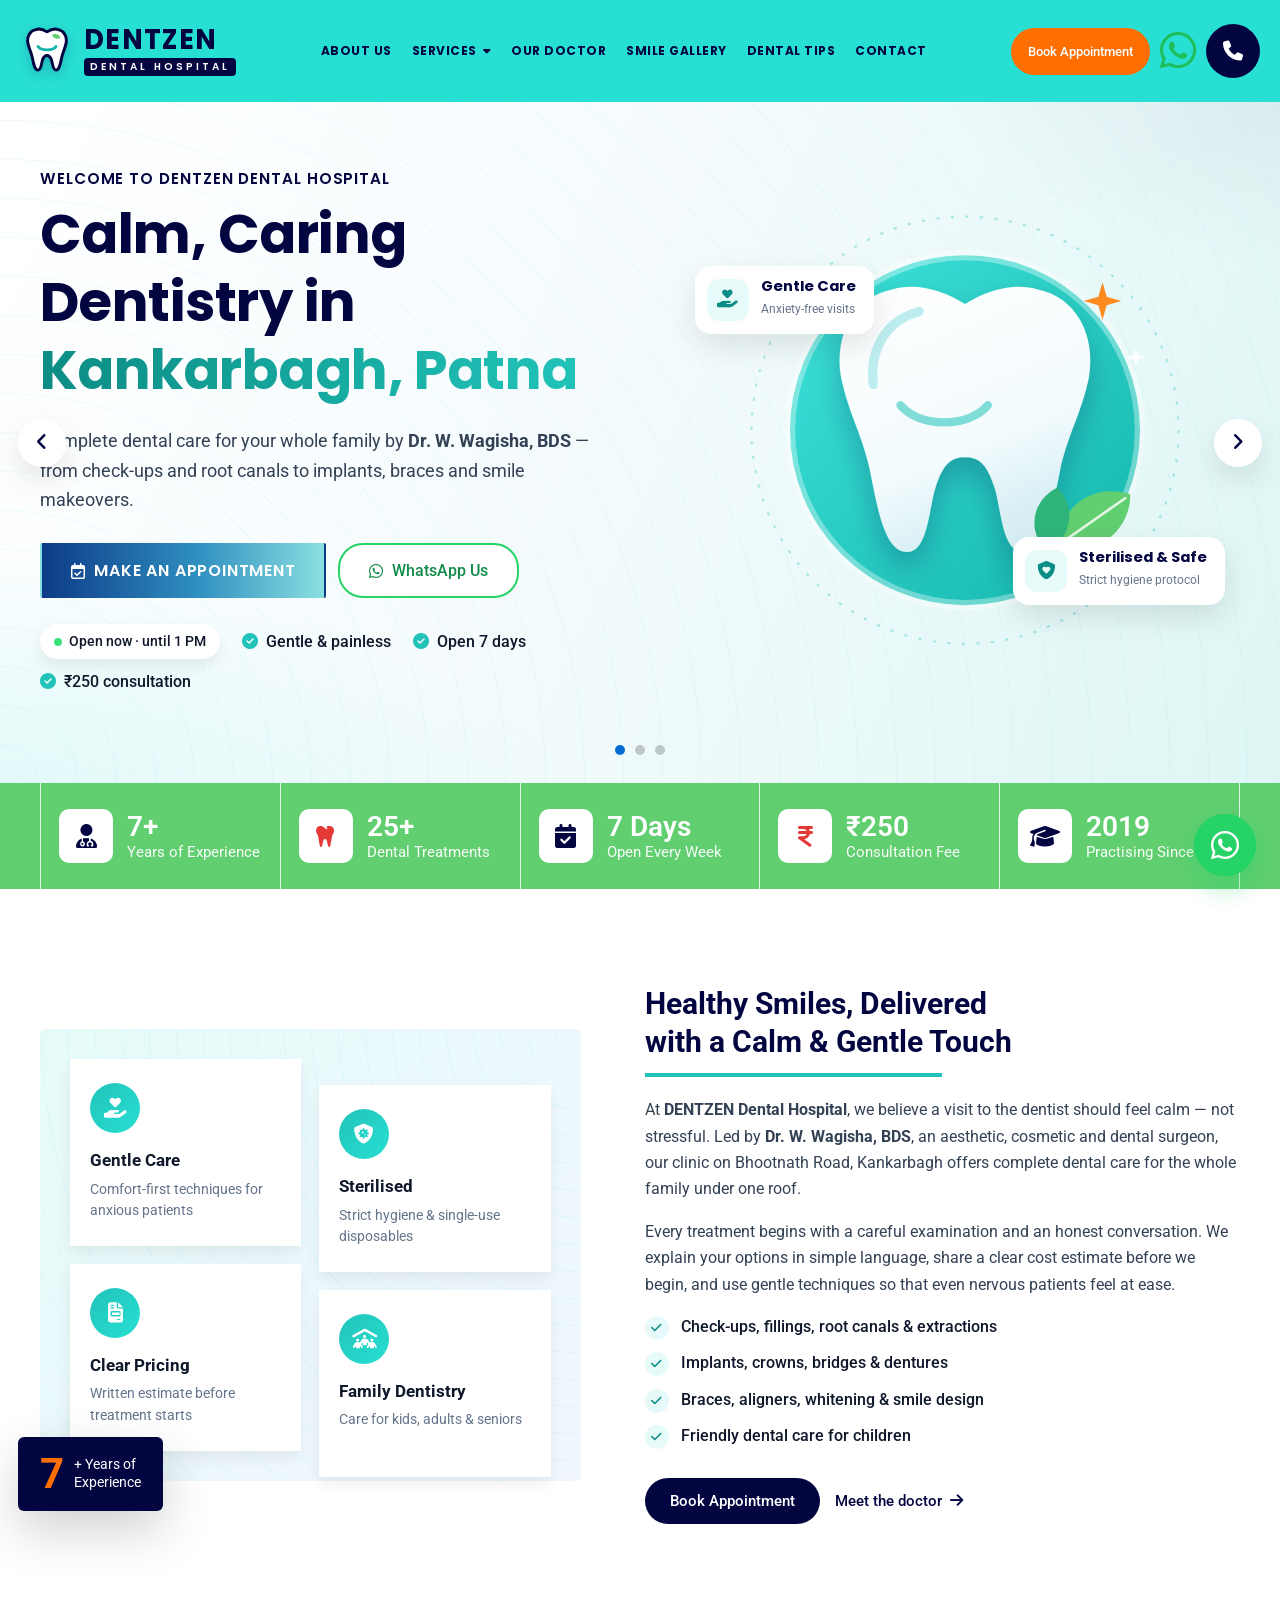
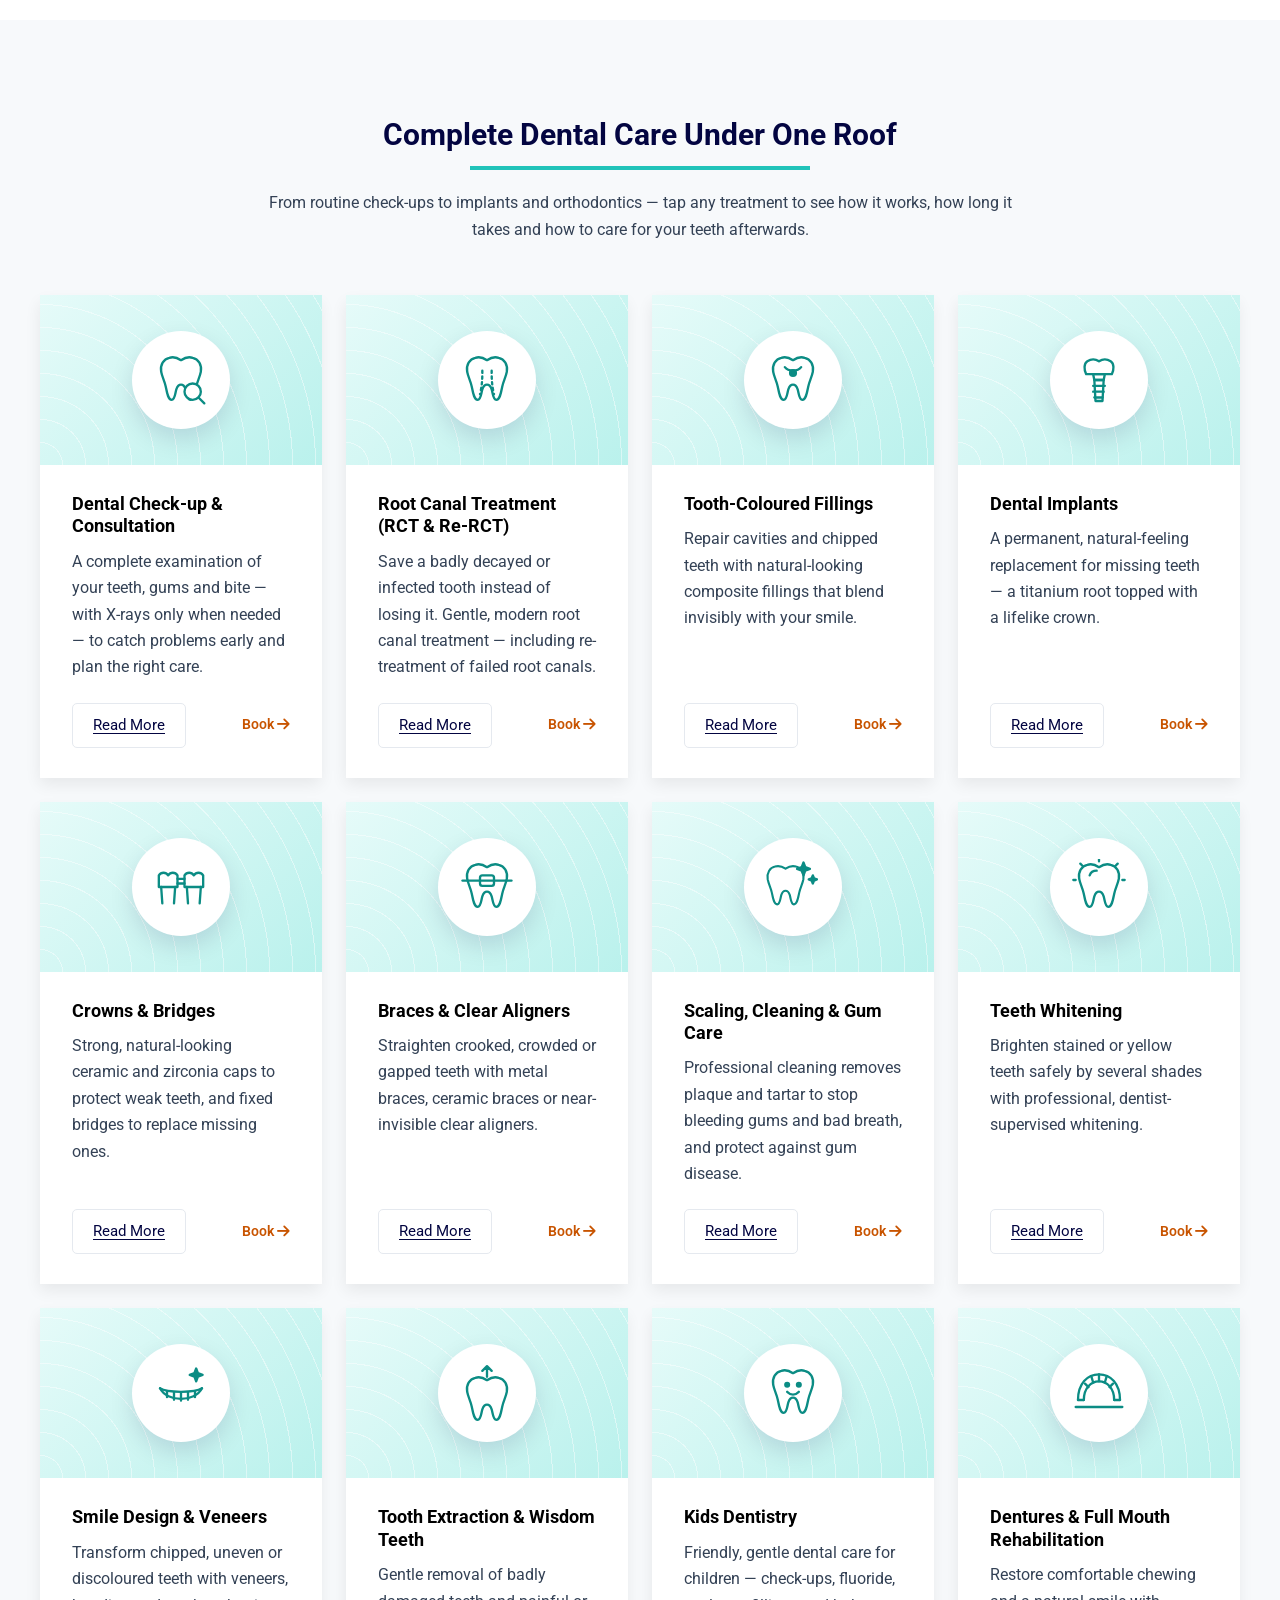
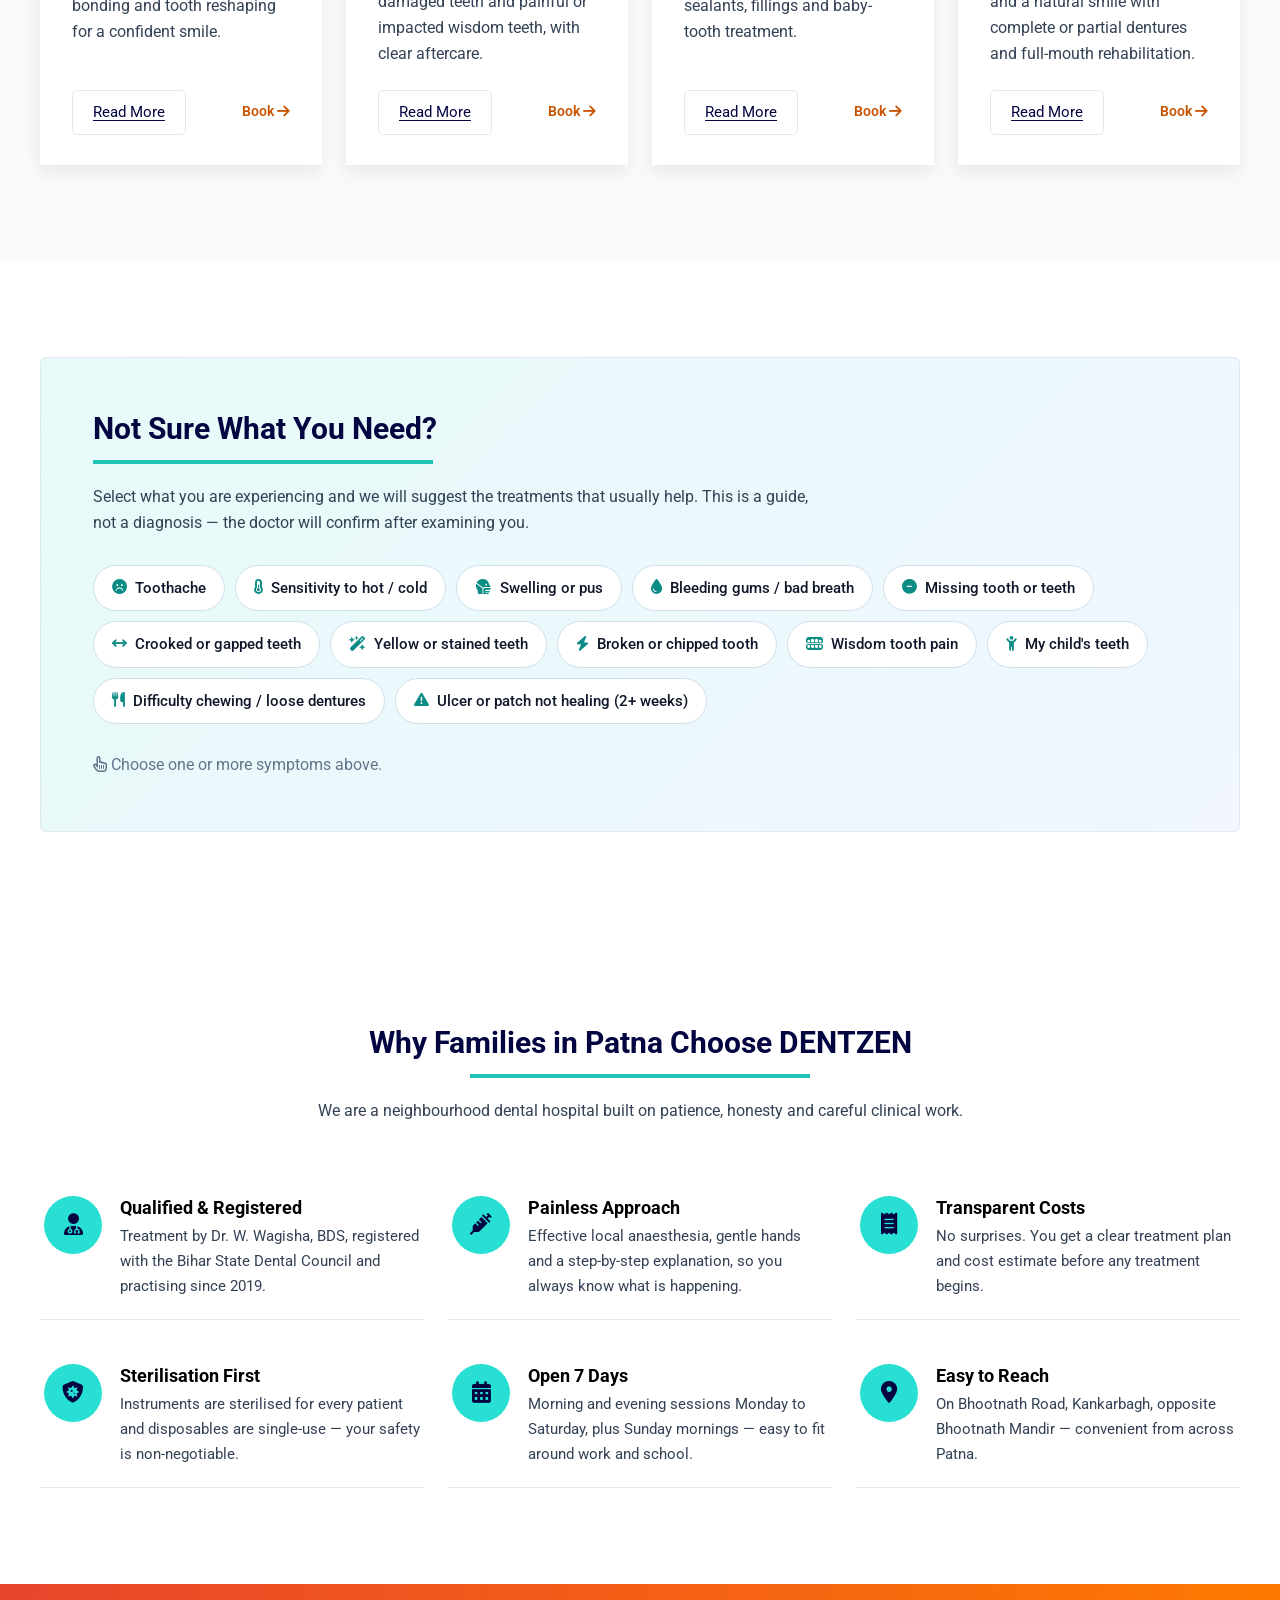
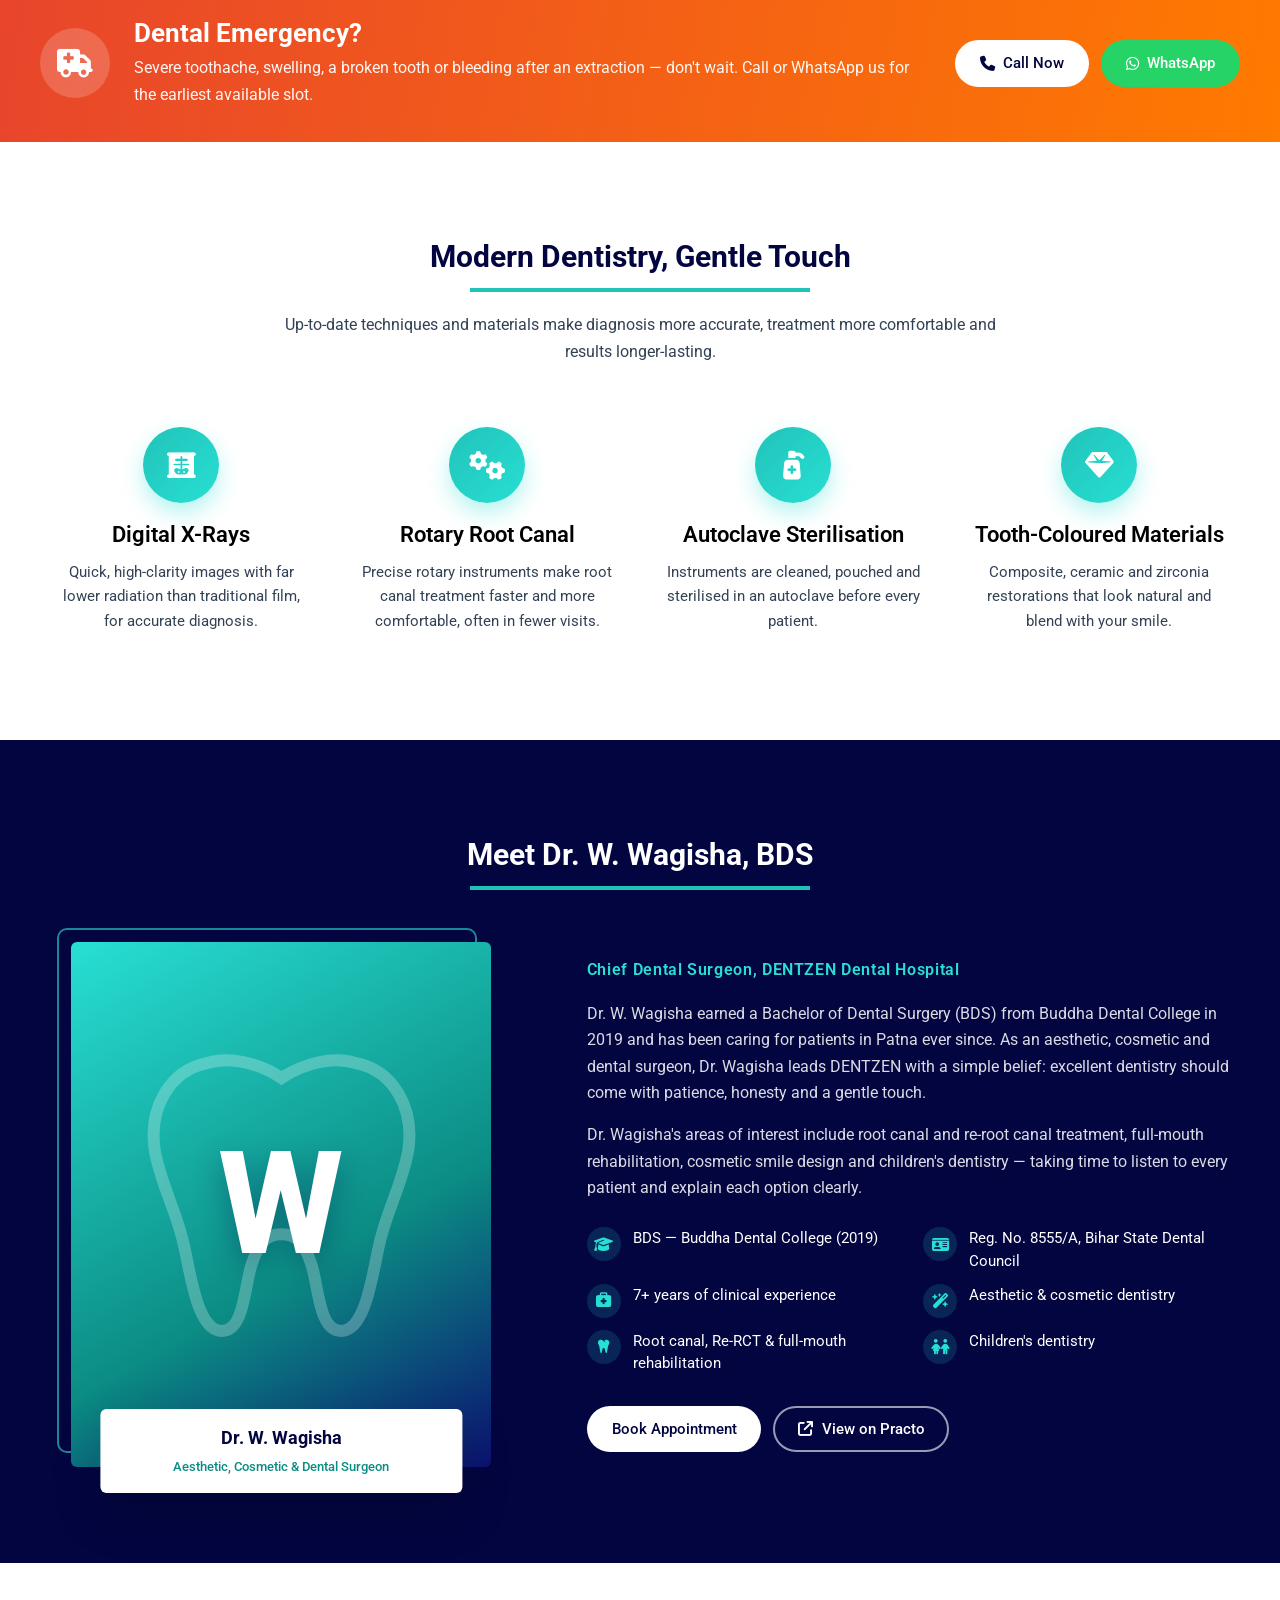
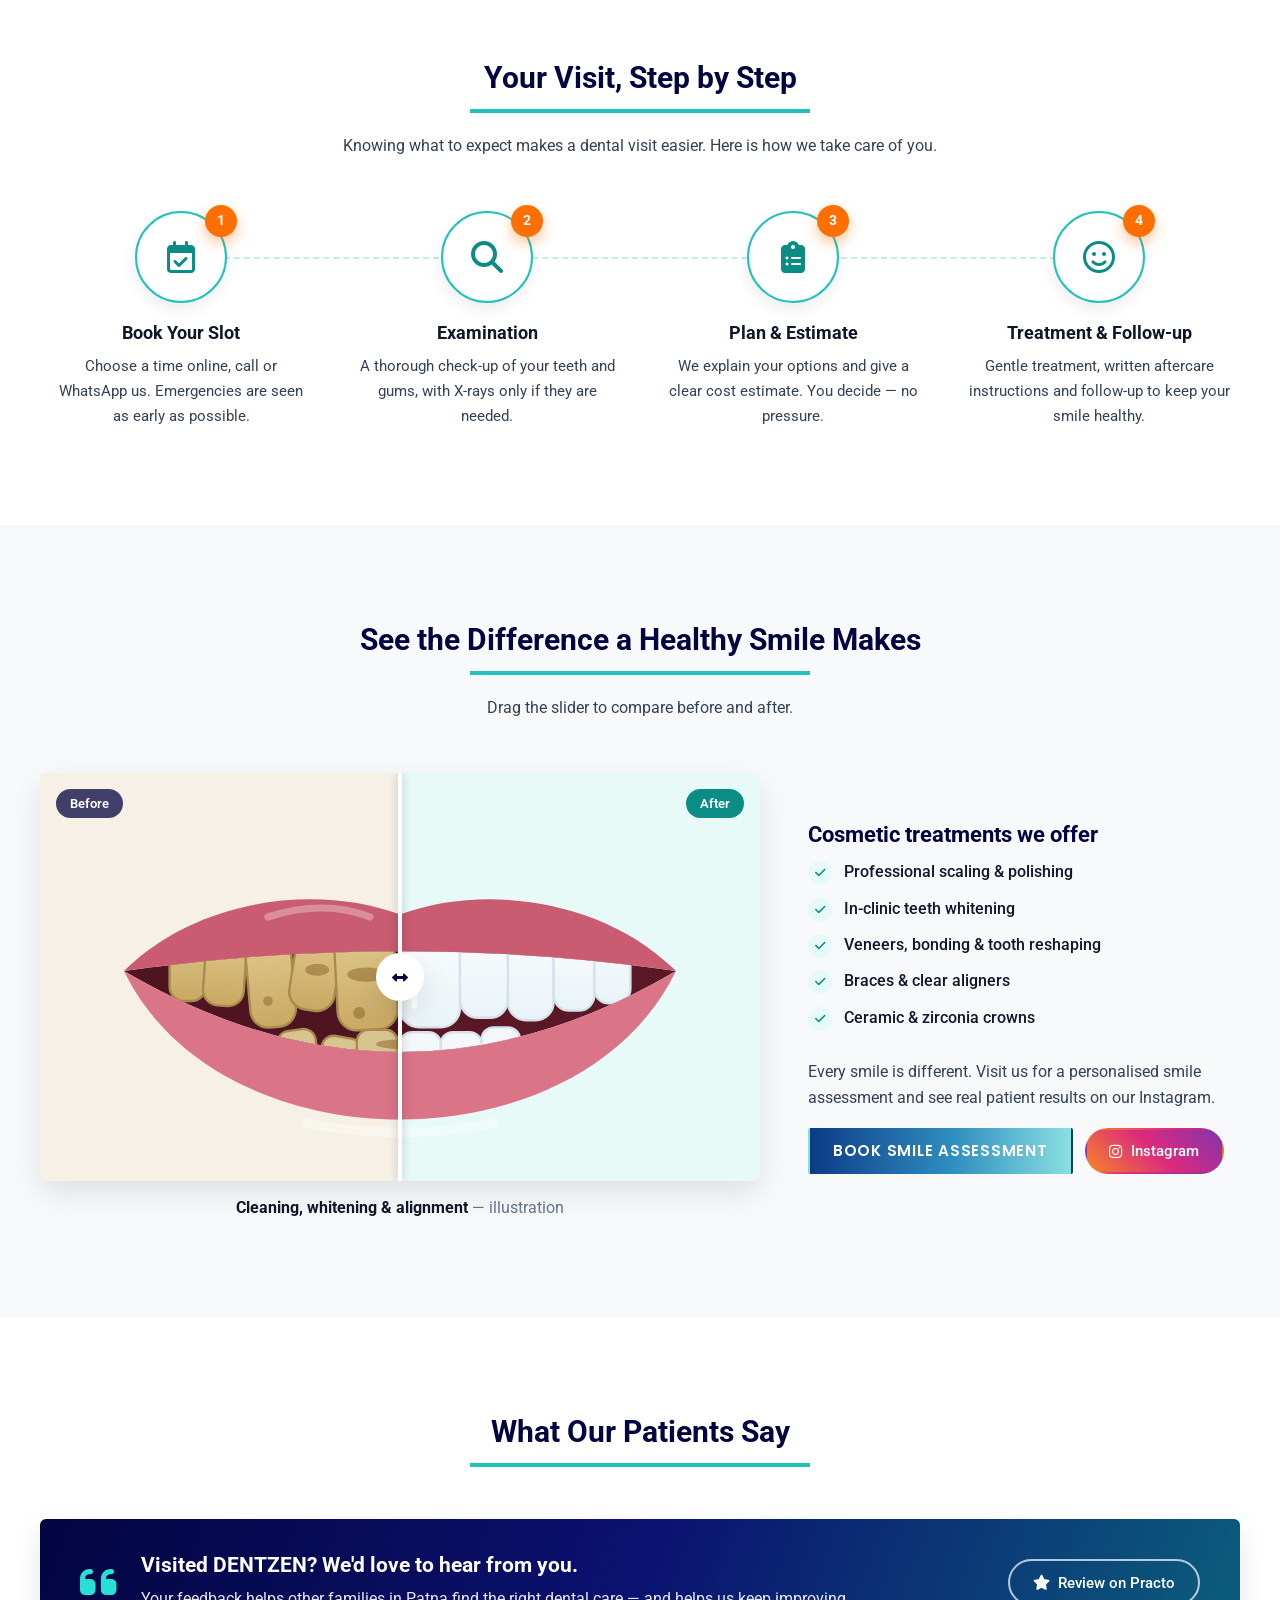
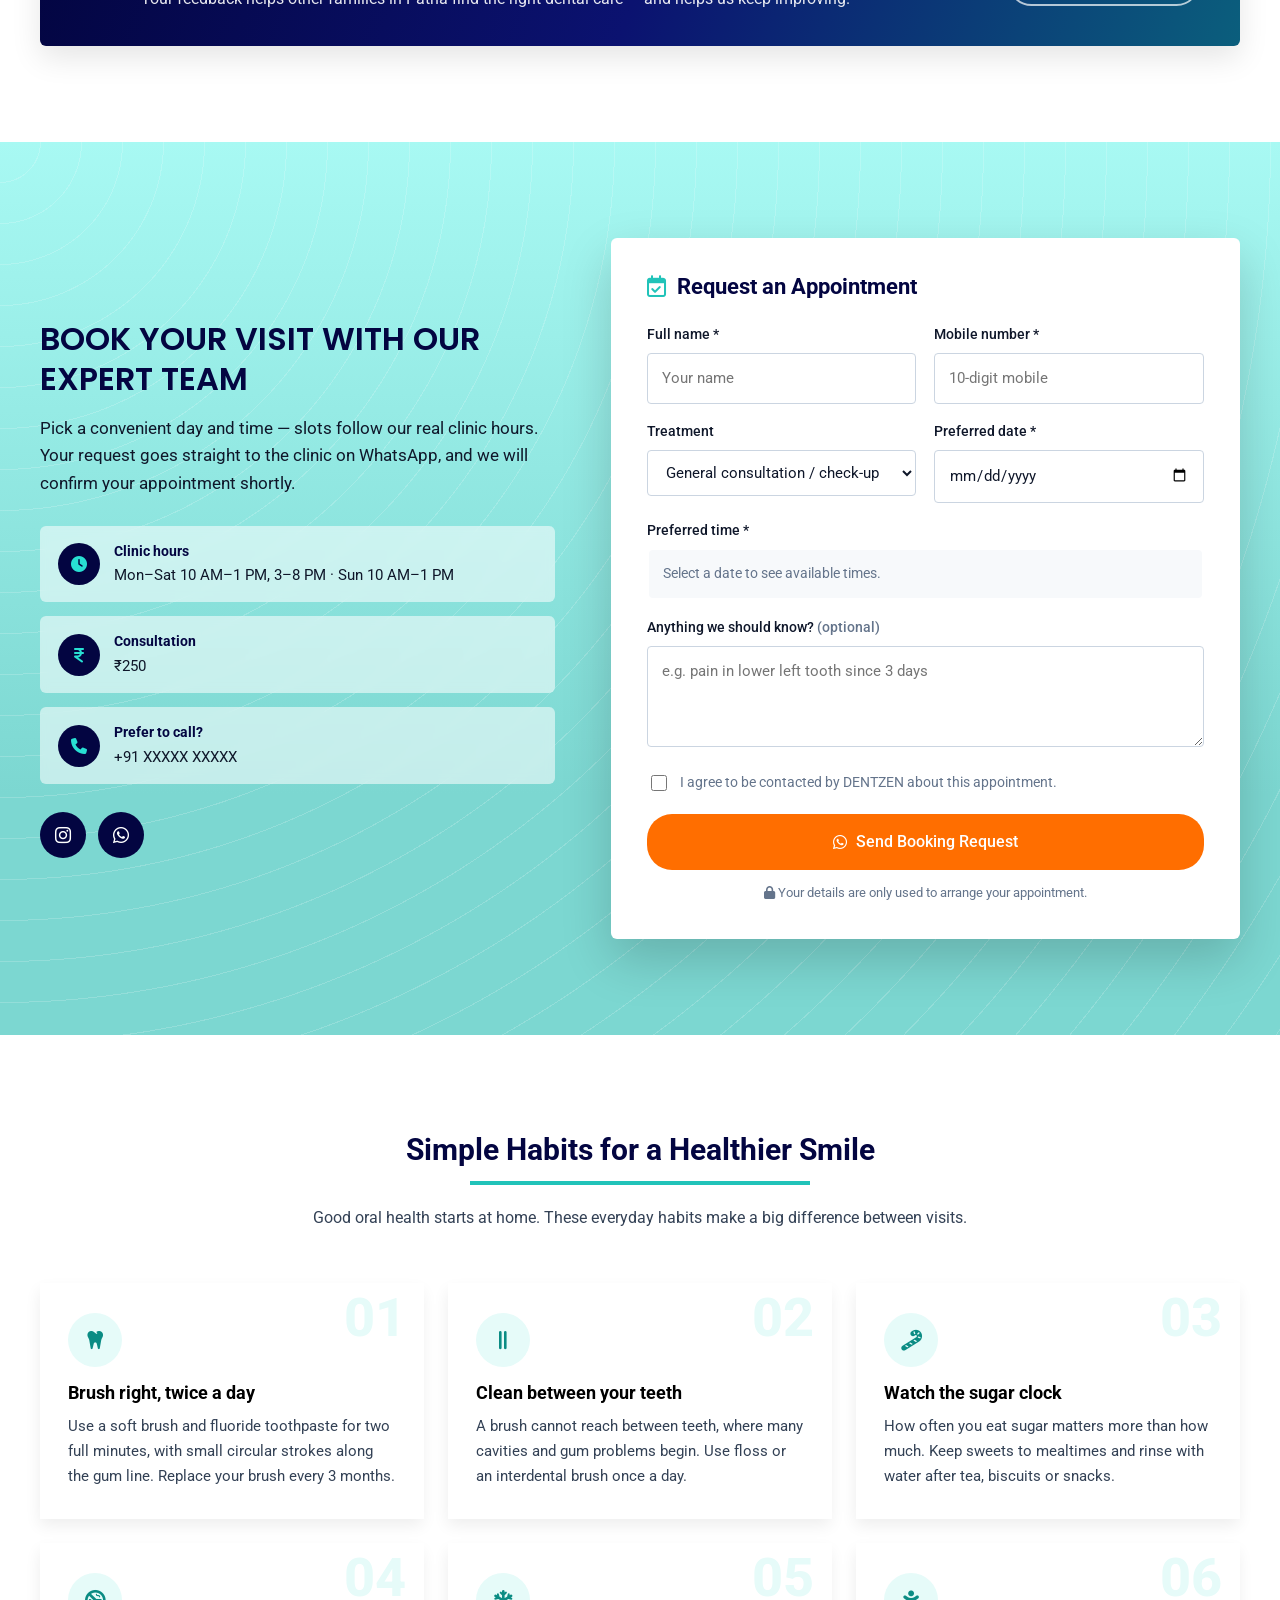
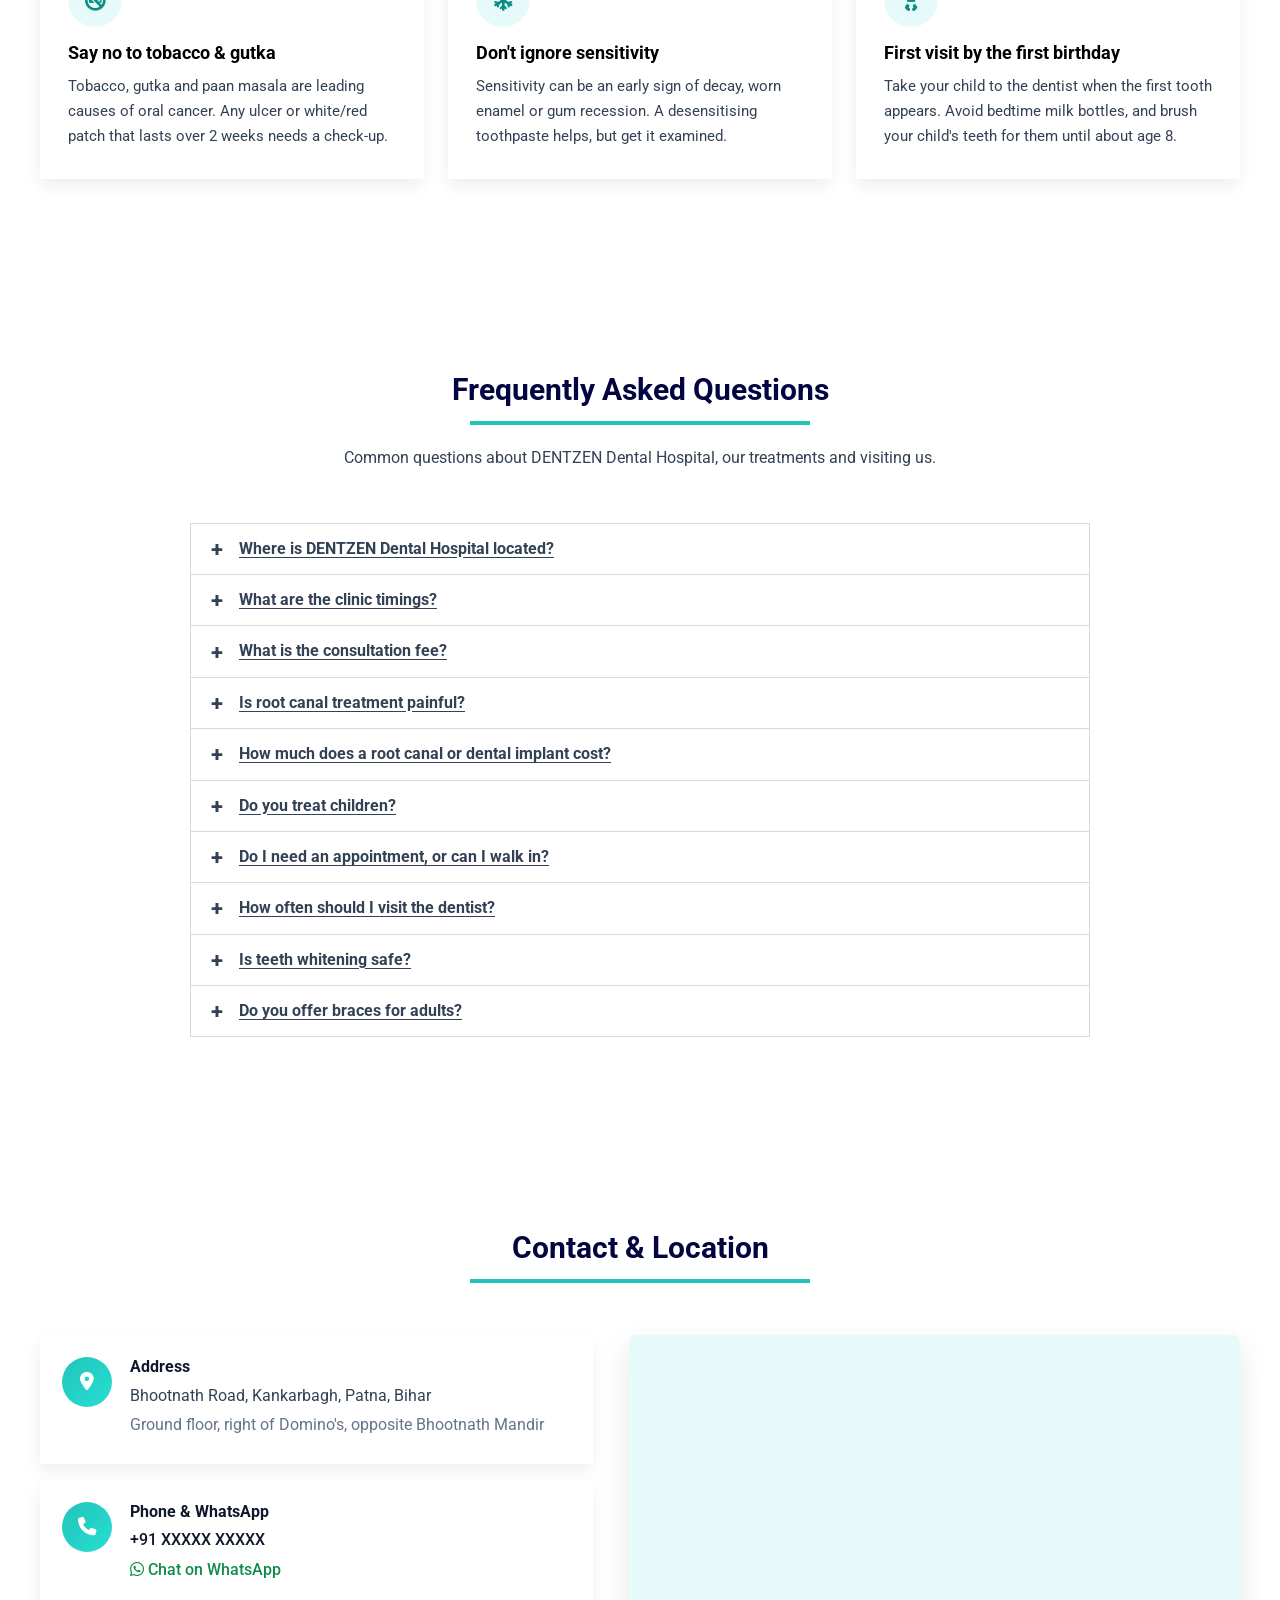
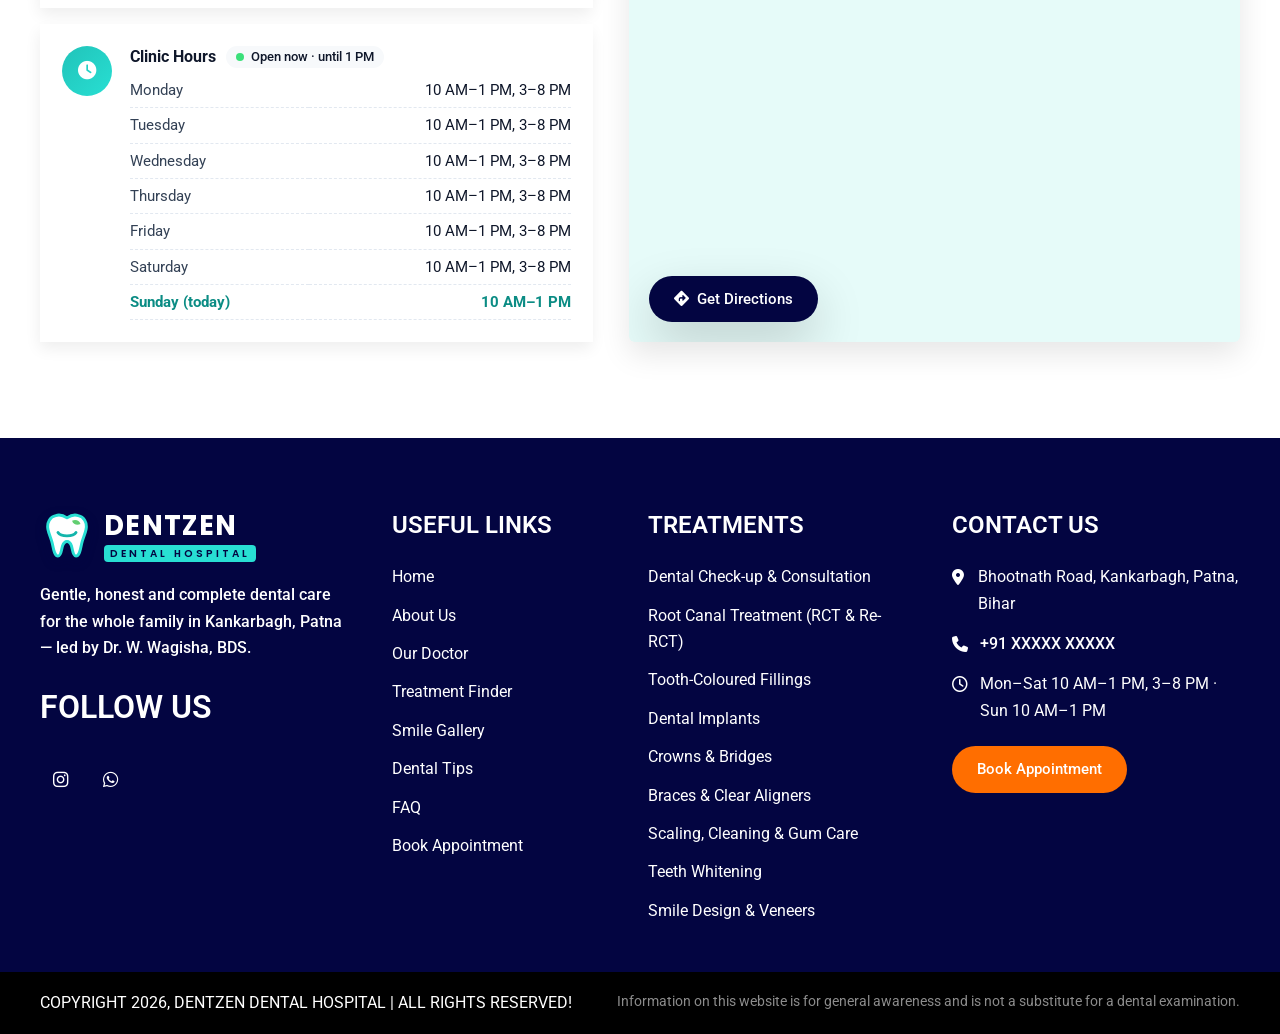
==== commit 3e4cdd44: "Restyle website to match the reference design Match the look of bestdentistinpatna.com: turquoise he" ====
--- a/index.html
+++ b/index.html
@@ -6,7 +6,7 @@
   <title>DENTZEN Dental Hospital | Dr. W. Wagisha, BDS – Dentist in Kankarbagh, Patna</title>
   <meta name="description" content="DENTZEN Dental Hospital, Bhootnath Road, Kankarbagh, Patna. Gentle, complete dental care by Dr. W. Wagisha, BDS — check-ups, root canal treatment, implants, braces, aligners, teeth whitening, kids dentistry and more. Open 7 days.">
   <meta name="keywords" content="dentist in Kankarbagh, dental clinic Patna, Dentzen Dental Hospital, Dr Wagisha, root canal Patna, dental implants Patna, braces Patna, teeth whitening Patna">
-  <meta name="theme-color" content="#1F7A64">
+  <meta name="theme-color" content="#28DFD3">
   <meta property="og:type" content="website">
   <meta property="og:title" content="DENTZEN Dental Hospital – Dr. W. Wagisha, BDS">
   <meta property="og:description" content="Calm, caring dentistry for the whole family in Kankarbagh, Patna. Book your appointment online.">
@@ -26,44 +26,27 @@
 <!-- Shared SVG gradients used by the illustrations -->
 <svg class="svg-defs" aria-hidden="true" focusable="false">
   <defs>
-    <linearGradient id="gAqua" x1="0" y1="0" x2="1" y2="1"><stop offset="0" stop-color="#4DB892"/><stop offset="1" stop-color="#176F5B"/></linearGradient>
-    <linearGradient id="gTooth" x1="0" y1="0" x2="0.4" y2="1"><stop offset="0" stop-color="#FFFFFF"/><stop offset="0.7" stop-color="#F5FAF7"/><stop offset="1" stop-color="#DCEDE4"/></linearGradient>
+    <linearGradient id="gAqua" x1="0" y1="0" x2="1" y2="1"><stop offset="0" stop-color="#3FE3DB"/><stop offset="1" stop-color="#13B5AB"/></linearGradient>
+    <linearGradient id="gTooth" x1="0" y1="0" x2="0.4" y2="1"><stop offset="0" stop-color="#FFFFFF"/><stop offset="0.7" stop-color="#F3FBFD"/><stop offset="1" stop-color="#D6EEF4"/></linearGradient>
     <linearGradient id="gMetal" x1="0" y1="0" x2="1" y2="0"><stop offset="0" stop-color="#9AA9BC"/><stop offset="0.45" stop-color="#E9EEF4"/><stop offset="1" stop-color="#8293A8"/></linearGradient>
     <linearGradient id="gStained" x1="0" y1="0" x2="0" y2="1"><stop offset="0" stop-color="#E6D29A"/><stop offset="1" stop-color="#C9A962"/></linearGradient>
-    <linearGradient id="gWhite" x1="0" y1="0" x2="0" y2="1"><stop offset="0" stop-color="#FFFFFF"/><stop offset="1" stop-color="#EAF3EF"/></linearGradient>
+    <linearGradient id="gWhite" x1="0" y1="0" x2="0" y2="1"><stop offset="0" stop-color="#FFFFFF"/><stop offset="1" stop-color="#E9F3F7"/></linearGradient>
     <clipPath id="mouthClip"><path d="M70 165Q300 132 530 165Q300 300 70 165Z"/></clipPath>
-    <filter id="fShadow" x="-30%" y="-30%" width="160%" height="160%"><feDropShadow dx="0" dy="14" stdDeviation="14" flood-color="#0B3D36" flood-opacity=".22"/></filter>
+    <filter id="fShadow" x="-30%" y="-30%" width="160%" height="160%"><feDropShadow dx="0" dy="14" stdDeviation="14" flood-color="#030541" flood-opacity=".22"/></filter>
     <path id="toothShape" d="M24 7c-3-2-7-3-10-2-5 1-8 6-7 12 1 5 3 8 4 13 1 5 2 11 5 11 3 0 3-6 4-9 1-3 2-4 4-4s3 1 4 4c1 3 1 9 4 9 3 0 4-6 5-11 1-5 3-8 4-13 1-6-2-11-7-12-3-1-7 0-10 2z"/>
   </defs>
 </svg>
 
 <a class="skip-link" href="#main">Skip to content</a>
-
-<!-- ============ TOP BAR ============ -->
-<div class="topbar">
-  <div class="container topbar-inner">
-    <ul class="topbar-info">
-      <li class="hide-sm"><i class="fa-solid fa-location-dot"></i> <span data-bind="addressShort">Bhootnath Road, Kankarbagh, Patna</span></li>
-      <li class="hide-sm"><i class="fa-regular fa-clock"></i> <span data-bind="hoursShort">Mon–Sat 10 AM–1 PM, 3–8 PM · Sun 10 AM–1 PM</span></li>
-    </ul>
-    <ul class="topbar-actions">
-      <li><span class="open-status" data-open-status><span class="dot"></span><span class="txt">Checking hours…</span></span></li>
-      <li><a href="#appointment" data-tel><i class="fa-solid fa-phone"></i> <span data-bind="phone">+91 XXXXX XXXXX</span></a></li>
-      <li class="hide-sm" data-social="instagram"><a href="#" target="_blank" rel="noopener" aria-label="Instagram"><i class="fa-brands fa-instagram"></i></a></li>
-      <li class="hide-sm" data-social="facebook"><a href="#" target="_blank" rel="noopener" aria-label="Facebook"><i class="fa-brands fa-facebook-f"></i></a></li>
-      <li class="hide-sm" data-social="youtube"><a href="#" target="_blank" rel="noopener" aria-label="YouTube"><i class="fa-brands fa-youtube"></i></a></li>
-    </ul>
-  </div>
-</div>
 
 <!-- ============ HEADER ============ -->
 <header class="site-header" id="siteHeader">
   <div class="container header-inner">
     <a href="#home" class="brand" aria-label="DENTZEN Dental Hospital – home">
       <svg class="brand-mark" viewBox="0 0 48 48" aria-hidden="true">
-        <use href="#toothShape" fill="#fff" stroke="#0B3D36" stroke-width="2.6" stroke-linejoin="round"/>
-        <path d="M16 20c2.5 4 13.5 4 16 0" fill="none" stroke="#1F7A64" stroke-width="2.6" stroke-linecap="round"/>
-        <path d="M28.5 9.5c3.5-1.5 6.5 0 7.5 3-3.5 1.5-6.5 0-7.5-3z" fill="#E3A82B"/>
+        <use href="#toothShape" fill="#fff" stroke="#030541" stroke-width="2.6" stroke-linejoin="round"/>
+        <path d="M16 20c2.5 4 13.5 4 16 0" fill="none" stroke="#13B5AB" stroke-width="2.6" stroke-linecap="round"/>
+        <path d="M28.5 9.5c3.5-1.5 6.5 0 7.5 3-3.5 1.5-6.5 0-7.5-3z" fill="#61CE70"/>
       </svg>
       <span class="brand-text">
         <strong>DENTZEN</strong>
@@ -81,7 +64,6 @@
         <li><a href="#doctor">Our Doctor</a></li>
         <li><a href="#gallery">Smile Gallery</a></li>
         <li><a href="#tips">Dental Tips</a></li>
-        <li><a href="#faq">FAQ</a></li>
         <li><a href="#contact">Contact</a></li>
       </ul>
       <a href="#appointment" class="btn btn-accent nav-cta-mobile">Book Appointment</a>
@@ -114,6 +96,7 @@
             <a href="#appointment" class="btn btn-outline-wa btn-lg" data-wa><i class="fa-brands fa-whatsapp"></i> WhatsApp Us</a>
           </div>
           <ul class="hero-points">
+            <li><span class="open-status" data-open-status><span class="dot"></span><span class="txt">Checking hours…</span></span></li>
             <li><i class="fa-solid fa-circle-check"></i> Gentle &amp; painless</li>
             <li><i class="fa-solid fa-circle-check"></i> Open 7 days</li>
             <li data-fee-show><i class="fa-solid fa-circle-check"></i> ₹<span data-bind="fee">250</span> consultation</li>
@@ -121,15 +104,15 @@
         </div>
         <div class="slide-art">
           <svg viewBox="0 0 480 440" aria-hidden="true">
-            <circle cx="240" cy="220" r="205" fill="none" stroke="#2E9C7F" stroke-opacity=".35" stroke-width="2" stroke-dasharray="3 11"/>
+            <circle cx="240" cy="220" r="205" fill="none" stroke="#21C3B9" stroke-opacity=".35" stroke-width="2" stroke-dasharray="3 11"/>
             <circle cx="240" cy="220" r="168" fill="url(#gAqua)"/>
             <circle cx="240" cy="220" r="168" fill="none" stroke="#fff" stroke-opacity=".35" stroke-width="10"/>
             <g filter="url(#fShadow)"><use href="#toothShape" transform="translate(72 50) scale(7)" fill="url(#gTooth)"/></g>
-            <path d="M152 176c-4-36 14-62 44-70" fill="none" stroke="#D3ECDF" stroke-width="9" stroke-linecap="round"/>
-            <path d="M178 196c18 22 66 22 84 0" fill="none" stroke="#2E9C7F" stroke-width="8" stroke-linecap="round" opacity=".55"/>
-            <g transform="translate(330 330) rotate(-35)"><path d="M0 0c22-30 62-30 84 0-22 30-62 30-84 0z" fill="#9CCB8E"/><path d="M6 0h72" stroke="#fff" stroke-width="2.5" stroke-linecap="round" opacity=".8"/></g>
-            <g transform="translate(318 336) rotate(-80)"><path d="M0 0c16-22 46-22 62 0-16 22-46 22-62 0z" fill="#E3A82B"/></g>
-            <path transform="translate(372 96)" d="M0-18 4-4 18 0 4 4 0 18-4 4-18 0-4-4z" fill="#E3A82B"/>
+            <path d="M152 176c-4-36 14-62 44-70" fill="none" stroke="#BDEDEF" stroke-width="9" stroke-linecap="round"/>
+            <path d="M178 196c18 22 66 22 84 0" fill="none" stroke="#21C3B9" stroke-width="8" stroke-linecap="round" opacity=".55"/>
+            <g transform="translate(330 330) rotate(-35)"><path d="M0 0c22-30 62-30 84 0-22 30-62 30-84 0z" fill="#61CE70"/><path d="M6 0h72" stroke="#fff" stroke-width="2.5" stroke-linecap="round" opacity=".8"/></g>
+            <g transform="translate(318 336) rotate(-80)"><path d="M0 0c16-22 46-22 62 0-16 22-46 22-62 0z" fill="#2FB47A"/></g>
+            <path transform="translate(372 96)" d="M0-18 4-4 18 0 4 4 0 18-4 4-18 0-4-4z" fill="#FF8A1F"/>
             <path transform="translate(108 108)" d="M0-11 2.5-2.5 11 0 2.5 2.5 0 11-2.5 2.5-11 0-2.5-2.5z" fill="#fff"/>
             <path transform="translate(404 150)" d="M0-9 2-2 9 0 2 2 0 9-2 2-9 0-2-2z" fill="#fff"/>
           </svg>
@@ -152,7 +135,7 @@
         </div>
         <div class="slide-art">
           <svg viewBox="0 0 480 440" aria-hidden="true">
-            <circle cx="240" cy="220" r="205" fill="none" stroke="#2E9C7F" stroke-opacity=".35" stroke-width="2" stroke-dasharray="3 11"/>
+            <circle cx="240" cy="220" r="205" fill="none" stroke="#21C3B9" stroke-opacity=".35" stroke-width="2" stroke-dasharray="3 11"/>
             <circle cx="240" cy="220" r="168" fill="url(#gAqua)"/>
             <path d="M96 262c60-26 228-26 288 0v60c-40 50-248 50-288 0z" fill="#F7C9D0"/>
             <path d="M96 262c60-26 228-26 288 0" fill="none" stroke="#fff" stroke-width="4" opacity=".7"/>
@@ -162,8 +145,8 @@
               <path d="M205 182h70l-7 30h-56z" fill="#C3CFDC"/>
               <path d="M170 122c0-36 46-44 70-24 24-20 70-12 70 24 0 30-10 46-18 60H188c-8-14-18-30-18-60z" fill="url(#gTooth)"/>
             </g>
-            <path d="M186 124c0-14 10-22 24-22" fill="none" stroke="#D3ECDF" stroke-width="8" stroke-linecap="round"/>
-            <path transform="translate(360 112)" d="M0-18 4-4 18 0 4 4 0 18-4 4-18 0-4-4z" fill="#E3A82B"/>
+            <path d="M186 124c0-14 10-22 24-22" fill="none" stroke="#BDEDEF" stroke-width="8" stroke-linecap="round"/>
+            <path transform="translate(360 112)" d="M0-18 4-4 18 0 4 4 0 18-4 4-18 0-4-4z" fill="#FF8A1F"/>
             <path transform="translate(120 140)" d="M0-11 2.5-2.5 11 0 2.5 2.5 0 11-2.5 2.5-11 0-2.5-2.5z" fill="#fff"/>
           </svg>
           <div class="float-card fc-1"><i class="fa-solid fa-tooth"></i><div><strong>Natural Look</strong><span>Matched to your teeth</span></div></div>
@@ -185,7 +168,7 @@
         </div>
         <div class="slide-art">
           <svg viewBox="0 0 480 440" aria-hidden="true">
-            <circle cx="240" cy="220" r="205" fill="none" stroke="#2E9C7F" stroke-opacity=".35" stroke-width="2" stroke-dasharray="3 11"/>
+            <circle cx="240" cy="220" r="205" fill="none" stroke="#21C3B9" stroke-opacity=".35" stroke-width="2" stroke-dasharray="3 11"/>
             <circle cx="240" cy="220" r="168" fill="url(#gAqua)"/>
             <g filter="url(#fShadow)">
               <path d="M104 168c40-34 232-34 272 0v26c-40-12-232-12-272 0z" fill="#F59AA8"/>
@@ -203,7 +186,7 @@
               <rect x="213" y="212" width="16" height="16" rx="3"/><rect x="251" y="212" width="16" height="16" rx="3"/>
               <rect x="289" y="213" width="16" height="16" rx="3"/><rect x="330" y="215" width="16" height="16" rx="3"/>
             </g>
-            <path transform="translate(366 104)" d="M0-18 4-4 18 0 4 4 0 18-4 4-18 0-4-4z" fill="#E3A82B"/>
+            <path transform="translate(366 104)" d="M0-18 4-4 18 0 4 4 0 18-4 4-18 0-4-4z" fill="#FF8A1F"/>
             <path transform="translate(112 318)" d="M0-11 2.5-2.5 11 0 2.5 2.5 0 11-2.5 2.5-11 0-2.5-2.5z" fill="#fff"/>
           </svg>
           <div class="float-card fc-1"><i class="fa-solid fa-face-smile-beam"></i><div><strong>Kids, Teens &amp; Adults</strong><span>Plans for every age</span></div></div>
@@ -236,7 +219,6 @@
       <div class="exp-badge"><strong data-bind="years">7</strong><span>+ Years of<br>Experience</span></div>
     </div>
     <div class="about-text reveal">
-      <p class="eyebrow">About DENTZEN</p>
       <h2 class="section-title left">Healthy Smiles, Delivered with a Calm &amp; Gentle Touch</h2>
       <p>At <strong>DENTZEN Dental Hospital</strong>, we believe a visit to the dentist should feel calm — not stressful. Led by <strong>Dr. W. Wagisha, BDS</strong>, an aesthetic, cosmetic and dental surgeon, our clinic on Bhootnath Road, Kankarbagh offers complete dental care for the whole family under one roof.</p>
       <p>Every treatment begins with a careful examination and an honest conversation. We explain your options in simple language, share a clear cost estimate before we begin, and use gentle techniques so that even nervous patients feel at ease.</p>
@@ -258,7 +240,6 @@
 <section class="section services" id="services">
   <div class="container">
     <div class="section-head reveal">
-      <p class="eyebrow">Our Treatments</p>
       <h2 class="section-title">Complete Dental Care Under One Roof</h2>
       <p class="section-sub">From routine check-ups to implants and orthodontics — tap any treatment to see how it works, how long it takes and how to care for your teeth afterwards.</p>
     </div>
@@ -270,7 +251,6 @@
 <section class="section finder" id="finder">
   <div class="container finder-wrap reveal">
     <div class="finder-head">
-      <p class="eyebrow">Treatment Finder</p>
       <h2 class="section-title left">Not Sure What You Need?</h2>
       <p>Select what you are experiencing and we will suggest the treatments that usually help. This is a guide, not a diagnosis — the doctor will confirm after examining you.</p>
     </div>
@@ -285,7 +265,6 @@
 <section class="section why" id="why">
   <div class="container">
     <div class="section-head reveal">
-      <p class="eyebrow">Why DENTZEN</p>
       <h2 class="section-title">Why Families in Patna Choose DENTZEN</h2>
       <p class="section-sub">We are a neighbourhood dental hospital built on patience, honesty and careful clinical work.</p>
     </div>
@@ -319,7 +298,6 @@
 <section class="section tech" id="technology">
   <div class="container">
     <div class="section-head reveal">
-      <p class="eyebrow">Modern Care</p>
       <h2 class="section-title">Modern Dentistry, Gentle Touch</h2>
       <p class="section-sub">Up-to-date techniques and materials make diagnosis more accurate, treatment more comfortable and results longer-lasting.</p>
     </div>
@@ -369,7 +347,6 @@
 <section class="section journey" id="journey">
   <div class="container">
     <div class="section-head reveal">
-      <p class="eyebrow">Your First Visit</p>
       <h2 class="section-title">Your Visit, Step by Step</h2>
       <p class="section-sub">Knowing what to expect makes a dental visit easier. Here is how we take care of you.</p>
     </div>
@@ -386,7 +363,6 @@
 <section class="section gallery" id="gallery">
   <div class="container">
     <div class="section-head reveal">
-      <p class="eyebrow">Smile Gallery</p>
       <h2 class="section-title">See the Difference a Healthy Smile Makes</h2>
       <p class="section-sub">Drag the slider to compare before and after.</p>
     </div>
@@ -395,7 +371,7 @@
         <div class="ba-stage">
           <div class="ba-layer ba-after">
             <svg viewBox="0 0 600 340" aria-hidden="true">
-              <rect width="600" height="340" fill="#EAF5EF"/>
+              <rect width="600" height="340" fill="#E7FAF8"/>
               <path d="M70 165Q300 132 530 165Q300 300 70 165Z" fill="#5A1726"/>
               <g clip-path="url(#mouthClip)">
                 <g fill="#F4F8FA" stroke="#D5E2E9" stroke-width="2">
@@ -478,7 +454,6 @@
 <section class="section reviews" id="reviews">
   <div class="container">
     <div class="section-head reveal">
-      <p class="eyebrow">Patient Stories</p>
       <h2 class="section-title">What Our Patients Say</h2>
     </div>
     <div class="reviews-slider" id="reviewsSlider" hidden>
@@ -506,7 +481,6 @@
 <section class="appointment" id="appointment">
   <div class="container appt-grid">
     <div class="appt-text reveal">
-      <p class="eyebrow dark">Book Online</p>
       <h2>Book Your Visit with Our Expert Team</h2>
       <p>Pick a convenient day and time — slots follow our real clinic hours. Your request goes straight to the clinic on WhatsApp, and we will confirm your appointment shortly.</p>
       <ul class="appt-points">
@@ -578,7 +552,6 @@
 <section class="section tips" id="tips">
   <div class="container">
     <div class="section-head reveal">
-      <p class="eyebrow">Dental Tips</p>
       <h2 class="section-title">Simple Habits for a Healthier Smile</h2>
       <p class="section-sub">Good oral health starts at home. These everyday habits make a big difference between visits.</p>
     </div>
@@ -590,7 +563,6 @@
 <section class="section faq" id="faq">
   <div class="container narrow">
     <div class="section-head reveal">
-      <p class="eyebrow">FAQ</p>
       <h2 class="section-title">Frequently Asked Questions</h2>
       <p class="section-sub">Common questions about DENTZEN Dental Hospital, our treatments and visiting us.</p>
     </div>
@@ -613,7 +585,6 @@
 <section class="section contact" id="contact">
   <div class="container">
     <div class="section-head reveal">
-      <p class="eyebrow">Visit Us</p>
       <h2 class="section-title">Contact &amp; Location</h2>
     </div>
     <div class="contact-grid">
@@ -654,9 +625,9 @@
     <div class="f-col f-about">
       <a href="#home" class="brand brand-footer" aria-label="DENTZEN Dental Hospital">
         <svg class="brand-mark" viewBox="0 0 48 48" aria-hidden="true">
-          <use href="#toothShape" fill="#fff" stroke="#E3A82B" stroke-width="2.6" stroke-linejoin="round"/>
-          <path d="M16 20c2.5 4 13.5 4 16 0" fill="none" stroke="#1F7A64" stroke-width="2.6" stroke-linecap="round"/>
-          <path d="M28.5 9.5c3.5-1.5 6.5 0 7.5 3-3.5 1.5-6.5 0-7.5-3z" fill="#E3A82B"/>
+          <use href="#toothShape" fill="#fff" stroke="#28DFD3" stroke-width="2.6" stroke-linejoin="round"/>
+          <path d="M16 20c2.5 4 13.5 4 16 0" fill="none" stroke="#13B5AB" stroke-width="2.6" stroke-linecap="round"/>
+          <path d="M28.5 9.5c3.5-1.5 6.5 0 7.5 3-3.5 1.5-6.5 0-7.5-3z" fill="#61CE70"/>
         </svg>
         <span class="brand-text"><strong>DENTZEN</strong><small>DENTAL HOSPITAL</small></span>
       </a>
@@ -699,7 +670,7 @@
   </div>
   <div class="footer-bottom">
     <div class="container fb-inner">
-      <p>&copy; <span id="year">2026</span> DENTZEN Dental Hospital. All rights reserved.</p>
+      <p>COPYRIGHT <span id="year">2026</span>, DENTZEN DENTAL HOSPITAL | ALL RIGHTS RESERVED!</p>
       <p class="muted">Information on this website is for general awareness and is not a substitute for a dental examination.</p>
     </div>
   </div>
--- a/assets/css/style.css
+++ b/assets/css/style.css
@@ -2,51 +2,54 @@
    DENTZEN DENTAL HOSPITAL — STYLES
    ===================================================================== */
 :root {
-  /* ===== COLOUR PALETTE — "Zen" pine, jade, mint & gold =====
+  /* ===== COLOUR PALETTE — matched to the reference design =====
      Change these values to re-colour the whole website. */
-  --dark: #0B3D36;            /* deep pine green: headings, dark sections */
-  --dark-2: #145247;
-  --dark-rgb: 11 61 54;       /* --dark as RGB numbers, used for shadows & overlays */
-  --brand: #1F7A64;           /* jade: header bar */
-  --brand-rgb: 31 122 100;
-  --brand-soft: #EAF5EF;      /* mint wash backgrounds */
-  --primary: #17735E;         /* accent text & icons on light backgrounds */
-  --primary-2: #2E9C7F;
-  --accent: #E3A82B;          /* warm gold: main call-to-action buttons */
-  --accent-hover: #D19719;
-  --accent-2: #F2C866;        /* light gold on dark backgrounds */
-  --accent-text: #8F5E00;     /* gold that is readable on white */
-  --accent-ink: #0B3D36;      /* text colour on gold buttons */
-  --accent-rgb: 227 168 43;
-  --sand: #F8F2E4;            /* warm cream backgrounds */
+  --dark: #030541;            /* navy: headings, doctor section, footer */
+  --dark-2: #0B1270;
+  --dark-rgb: 3 5 65;         /* --dark as RGB numbers, used for shadows & overlays */
+  --brand: #28DFD3;           /* turquoise: header bar */
+  --brand-rgb: 40 223 211;
+  --brand-soft: #E6FBF9;      /* light turquoise wash */
+  --primary: #0B8C84;         /* teal for text & icons on white */
+  --primary-2: #21C3B9;       /* teal underline bars & accents */
+  --accent: #FF6E00;          /* orange: Book Appointment buttons */
+  --accent-hover: #E86300;
+  --accent-2: #28DFD3;        /* light accent on navy backgrounds */
+  --accent-text: #C85400;     /* orange that is readable on white */
+  --accent-ink: #fff;         /* text colour on orange buttons */
+  --accent-rgb: 255 110 0;
+  --sand: #F1F6FF;            /* pale blue wash */
+  --link: #046BD2;
   --header-bg: var(--brand);
-  --header-ink: #fff;
-  --stats-from: #145247;
-  --stats-to: #2E9C7F;
-  --appt-from: #E4F3EA;
-  --appt-to: #BEDFCB;
-  --emergency-from: #A9392B;
-  --emergency-to: #D9822B;
-  --footer-bg: #062C26;
+  --header-ink: var(--dark);
+  --stats-from: #61CE70;      /* green counter band */
+  --stats-to: #61CE70;
+  --appt-from: #A8F9F3;       /* "Expert Team" booking gradient */
+  --appt-to: #7CD7D1;
+  --emergency-from: #E8452C;
+  --emergency-to: #FF7A00;
+  --footer-bg: #030541;
   --wa: #25D366;
-  --ink: #12302B;
-  --text: #4A5A57;
-  --muted: #6B7A77;
-  --line: #E0EAE4;
-  --soft: #F4F8F5;
+  --ink: #0F172A;
+  --text: #334155;
+  --muted: #64748B;
+  --line: #E2E8F0;
+  --soft: #F7F9FB;
   --white: #fff;
-  --radius: 16px;
-  --shadow-sm: 0 4px 14px rgb(var(--dark-rgb) / .06);
-  --shadow: 0 14px 40px rgb(var(--dark-rgb) / .10);
-  --shadow-lg: 0 24px 60px rgb(var(--dark-rgb) / .18);
-  --font-head: 'Poppins', system-ui, sans-serif;
-  --font-body: 'Roboto', system-ui, sans-serif;
-  --header-h: 96px;
+  --radius: 0px;
+  --radius-lg: 6px;
+  --shadow-sm: -1.2px 6.9px 15px rgba(0, 0, 0, .07);
+  --shadow: 0 12px 30px rgba(0, 0, 0, .10);
+  --shadow-lg: 0 20px 50px rgba(0, 0, 0, .18);
+  --font-head: -apple-system, BlinkMacSystemFont, "Segoe UI", Roboto, Oxygen-Sans, Ubuntu, Cantarell, "Helvetica Neue", sans-serif;
+  --font-body: -apple-system, BlinkMacSystemFont, "Segoe UI", Roboto, Oxygen-Sans, Ubuntu, Cantarell, "Helvetica Neue", sans-serif;
+  --font-nav: 'Poppins', sans-serif;
+  --header-h: 102px;
 }
 
 *, *::before, *::after { box-sizing: border-box; }
 html { scroll-behavior: smooth; scroll-padding-top: calc(var(--header-h) + 12px); -webkit-text-size-adjust: 100%; }
-body { margin: 0; font-family: var(--font-body); font-size: 16px; line-height: 1.7; color: var(--text); background: var(--white); overflow-x: hidden; }
+body { margin: 0; font-family: var(--font-body); font-size: 16px; line-height: 1.65; color: var(--text); background: var(--white); overflow-x: hidden; }
 img, svg { max-width: 100%; display: block; }
 a { color: var(--primary); text-decoration: none; }
 a:hover { color: var(--dark); }
@@ -65,14 +68,14 @@
 .noscript { position: fixed; bottom: 0; left: 0; right: 0; background: var(--accent); color: var(--accent-ink); text-align: center; padding: 10px; z-index: 999; }
 
 /* ---------- Buttons ---------- */
-.btn { display: inline-flex; align-items: center; justify-content: center; gap: .55em; padding: .8em 1.5em; border-radius: 999px; border: 2px solid transparent; font-family: var(--font-head); font-weight: 600; font-size: .95rem; line-height: 1.2; text-align: center; transition: transform .2s, box-shadow .2s, background .2s, color .2s; white-space: nowrap; }
+.btn { display: inline-flex; align-items: center; justify-content: center; gap: .55em; padding: .8em 1.5em; border-radius: 25px; border: 2px solid transparent; font-family: var(--font-body); font-weight: 500; font-size: .95rem; line-height: 1.2; text-align: center; transition: transform .2s, box-shadow .2s, background .2s, color .2s; white-space: nowrap; }
 .btn:hover { transform: translateY(-2px); }
 .btn-lg { padding: 1em 1.8em; font-size: 1rem; }
 .btn-block { width: 100%; }
-.btn-accent { background: var(--accent); color: var(--accent-ink); box-shadow: 0 8px 20px rgb(var(--accent-rgb) / .35); }
-.btn-accent:hover { background: var(--accent-hover); color: var(--accent-ink); box-shadow: 0 12px 26px rgb(var(--accent-rgb) / .45); }
-.btn-gradient { background: linear-gradient(100deg, var(--dark-2), var(--primary-2)); color: #fff; box-shadow: 0 10px 24px rgb(var(--dark-rgb) / .28); }
-.btn-gradient:hover { color: #fff; box-shadow: 0 14px 30px rgb(var(--dark-rgb) / .38); }
+.btn-accent { background: var(--accent); color: var(--accent-ink); }
+.btn-accent:hover { background: var(--accent-hover); color: var(--accent-ink); }
+.btn-gradient { background: linear-gradient(90deg, #0D3B87 0%, #2F8FC0 55%, #8ADFE0 100%); color: #fff; border-radius: 2px; font-family: var(--font-nav); font-weight: 600; text-transform: uppercase; letter-spacing: .05em; }
+.btn-gradient:hover { color: #fff; box-shadow: 6px 6px 10px rgba(0, 0, 0, .3); }
 .btn-navy { background: var(--dark); color: #fff; }
 .btn-navy:hover { background: var(--dark-2); color: #fff; }
 .btn-white { background: #fff; color: var(--dark); }
@@ -95,26 +98,17 @@
 .btn-row.center { justify-content: center; }
 
 /* ---------- Typography helpers ---------- */
-.eyebrow { display: inline-flex; align-items: center; gap: 10px; font-family: var(--font-head); font-weight: 600; font-size: .8rem; letter-spacing: .16em; text-transform: uppercase; color: var(--primary); margin-bottom: .8em; }
-.eyebrow::before { content: ""; width: 28px; height: 2px; background: currentColor; border-radius: 2px; }
+.eyebrow { display: inline-flex; align-items: center; gap: 10px; font-family: var(--font-nav); font-weight: 600; font-size: .95rem; letter-spacing: .06em; text-transform: uppercase; color: var(--dark); margin-bottom: .6em; }
 .eyebrow.dark { color: var(--dark); }
 .section { padding: 96px 0; }
 .section-head { text-align: center; max-width: 760px; margin: 0 auto 52px; }
-.section-head .eyebrow::after { content: ""; width: 28px; height: 2px; background: currentColor; border-radius: 2px; }
-.section-title { font-size: clamp(1.7rem, 3vw, 2.45rem); font-weight: 700; color: var(--dark); position: relative; padding-bottom: 18px; margin-bottom: 18px; }
-.section-title::after { content: ""; position: absolute; left: 50%; bottom: 0; transform: translateX(-50%); width: 90px; height: 4px; border-radius: 4px; background: linear-gradient(90deg, var(--primary-2), var(--brand)); }
+.section-title { font-size: clamp(1.6rem, 3vw, 1.9rem); font-weight: 700; color: var(--dark); position: relative; padding-bottom: 16px; margin-bottom: 20px; text-wrap: balance; }
+.section-title::after { content: ""; position: absolute; left: 50%; bottom: 0; transform: translateX(-50%); width: min(340px, 50%); height: 4px; background: var(--primary-2); }
 .section-title.left::after { left: 0; transform: none; }
 .section-title.light { color: #fff; text-align: center; }
-.section-sub { font-size: 1.05rem; color: var(--muted); margin: 0; }
-
-/* ---------- Top bar ---------- */
-.topbar { background: var(--dark); color: rgba(255, 255, 255, .85); font-size: .85rem; }
-.topbar-inner { display: flex; justify-content: space-between; align-items: center; gap: 16px; min-height: 40px; }
-.topbar ul { display: flex; align-items: center; gap: 22px; }
-.topbar i { color: var(--accent-2); margin-right: 4px; }
-.topbar a { color: rgba(255, 255, 255, .9); }
-.topbar a:hover { color: var(--accent-2); }
-.topbar-actions a i { margin: 0; }
+.section-sub { font-size: 1rem; color: var(--text); margin: 0; }
+
+/* ---------- Open / closed status pill ---------- */
 .open-status { display: inline-flex; align-items: center; gap: 7px; font-size: .8rem; font-weight: 500; padding: 3px 10px; border-radius: 999px; background: rgba(255, 255, 255, .1); white-space: nowrap; }
 .open-status .dot { width: 8px; height: 8px; border-radius: 50%; background: #9AA6B8; }
 .open-status.is-open .dot { background: #3BE07A; box-shadow: 0 0 0 0 rgba(59, 224, 122, .7); animation: pulse-dot 2s infinite; }
@@ -124,31 +118,31 @@
 /* ---------- Header ---------- */
 .site-header { position: sticky; top: 0; z-index: 100; background: var(--header-bg); transition: box-shadow .3s; }
 .site-header.scrolled { box-shadow: 0 8px 28px rgb(var(--dark-rgb) / .18); }
-.header-inner { display: flex; align-items: center; justify-content: space-between; gap: 20px; min-height: 92px; }
+.header-inner { display: flex; align-items: center; justify-content: space-between; gap: 20px; min-height: 102px; width: min(1280px, 100% - 40px); }
 .brand { display: inline-flex; align-items: center; gap: 10px; color: var(--header-ink); flex-shrink: 0; }
 .brand:hover { color: var(--header-ink); }
 .brand-mark { width: 54px; height: 54px; filter: drop-shadow(0 4px 6px rgb(var(--dark-rgb) / .18)); }
 .brand-text { display: flex; flex-direction: column; line-height: 1; }
-.brand-text strong { font-family: var(--font-head); font-weight: 800; font-size: 1.75rem; letter-spacing: .06em; color: var(--header-ink); }
-.brand-text small { font-family: var(--font-head); font-weight: 600; font-size: .66rem; letter-spacing: .3em; color: var(--accent-ink); background: var(--accent); padding: 4px 6px 3px; border-radius: 4px; margin-top: 5px; text-align: center; }
+.brand-text strong { font-family: var(--font-nav); font-weight: 700; font-size: 1.7rem; letter-spacing: .05em; color: var(--dark); }
+.brand-text small { font-family: var(--font-nav); font-weight: 600; font-size: .64rem; letter-spacing: .3em; color: #fff; background: var(--dark); padding: 4px 6px 3px; border-radius: 4px; margin-top: 5px; text-align: center; }
 .main-nav > ul { display: flex; align-items: center; gap: 4px; }
-.main-nav > ul > li > a { display: inline-flex; align-items: center; gap: 6px; padding: 10px 7px; font-family: var(--font-head); font-weight: 600; font-size: .74rem; letter-spacing: .06em; white-space: nowrap; text-transform: uppercase; color: var(--header-ink); border-radius: 8px; }
-.main-nav > ul > li > a:hover, .main-nav > ul > li > a.active { background: rgba(255, 255, 255, .16); }
+.main-nav > ul > li > a { display: inline-flex; align-items: center; gap: 6px; padding: 10px 13px; font-family: var(--font-nav); font-weight: 700; font-size: 12px; letter-spacing: 1px; white-space: nowrap; text-transform: uppercase; color: var(--header-ink); border-radius: 0; }
+.main-nav > ul > li > a:hover, .main-nav > ul > li > a.active { color: #fff; }
 .has-dropdown { position: relative; }
-.dropdown { position: absolute; top: calc(100% + 8px); left: 0; min-width: 300px; background: #fff; border-radius: 14px; box-shadow: var(--shadow-lg); padding: 10px; opacity: 0; visibility: hidden; transform: translateY(8px); transition: .2s; }
+.dropdown { position: absolute; top: calc(100% + 8px); left: 0; min-width: 300px; background: #fff; border-radius: var(--radius-lg); box-shadow: var(--shadow-lg); padding: 10px; opacity: 0; visibility: hidden; transform: translateY(8px); transition: .2s; }
 .dropdown::before { content: ""; position: absolute; top: -10px; left: 0; right: 0; height: 10px; }
 .has-dropdown:hover .dropdown, .has-dropdown:focus-within .dropdown, .has-dropdown.open .dropdown { opacity: 1; visibility: visible; transform: none; }
 .dropdown a { display: flex; align-items: center; gap: 10px; padding: 8px 12px; border-radius: 8px; color: var(--ink); font-size: .92rem; }
 .dropdown a:hover { background: var(--brand-soft); color: var(--primary); }
 .dropdown svg { width: 22px; height: 22px; color: var(--primary); flex-shrink: 0; }
 .nav-cta-mobile { display: none; }
-.header-actions { display: flex; align-items: center; gap: 8px; }
-.btn-book { padding: .72em 1.15em; font-size: .84rem; }
+.header-actions { display: flex; align-items: center; gap: 16px; }
+.btn-book { padding: 15px; font-size: 13px; line-height: 1; }
 .icon-btn { width: 44px; height: 44px; border-radius: 50%; display: grid; place-items: center; font-size: 1.35rem; transition: transform .2s; }
 .icon-btn:hover { transform: scale(1.08); }
-.icon-wa { background: #fff; color: #1EBE5A; font-size: 1.55rem; }
+.icon-wa { width: auto; background: none; color: #1EBE5A; font-size: 2.6rem; }
 .icon-wa:hover { color: #1EBE5A; }
-.icon-call { background: var(--dark); color: #fff; }
+.icon-call { width: 54px; height: 54px; background: var(--dark); color: #fff; font-size: 1.25rem; }
 .icon-call:hover { color: #fff; }
 .nav-toggle { display: none; width: 46px; height: 46px; border: 0; border-radius: 10px; background: var(--dark); padding: 12px 11px; flex-direction: column; justify-content: space-between; }
 .nav-toggle span { display: block; height: 2.5px; background: #fff; border-radius: 2px; transition: .3s; }
@@ -157,7 +151,7 @@
 .nav-toggle[aria-expanded="true"] span:nth-child(3) { transform: translateY(-8.5px) rotate(-45deg); }
 
 /* ---------- Hero slider ---------- */
-.hero { position: relative; overflow: hidden; background: linear-gradient(115deg, #FFFFFF 0%, #F3F9F5 45%, #DDEFE4 100%); }
+.hero { position: relative; overflow: hidden; background: linear-gradient(115deg, #FFFFFF 0%, #F5FBFD 45%, #DDF6F4 100%); }
 .hero-waves { position: absolute; inset: 0; pointer-events: none; background:
   radial-gradient(1200px 500px at -10% 110%, rgb(var(--brand-rgb) / .16), transparent 60%),
   radial-gradient(700px 400px at 105% -10%, rgb(var(--dark-rgb) / .07), transparent 60%),
@@ -166,7 +160,7 @@
 .slide { grid-area: 1 / 1; opacity: 0; visibility: hidden; transition: opacity .8s ease, visibility .8s; }
 .slide.is-active { opacity: 1; visibility: visible; }
 .slide-inner { display: grid; grid-template-columns: 1.05fr .95fr; align-items: center; gap: 40px; padding: 64px 0 88px; }
-.slide-text h1, .slide-text h2 { font-size: clamp(2.1rem, 4.4vw, 3.5rem); font-weight: 800; color: var(--dark); letter-spacing: -.01em; margin-bottom: .4em; }
+.slide-text h1, .slide-text h2 { font-family: var(--font-nav); font-size: clamp(2.1rem, 4.4vw, 3.4rem); font-weight: 700; color: var(--dark); letter-spacing: -.01em; margin-bottom: .4em; }
 .hl { background: linear-gradient(90deg, var(--primary), var(--primary-2)); -webkit-background-clip: text; background-clip: text; color: transparent; }
 .lead { font-size: 1.12rem; max-width: 560px; margin-bottom: 1.6em; }
 .slide.is-active .slide-text > * { animation: rise .8s both; }
@@ -175,14 +169,15 @@
 .slide.is-active .slide-text > *:nth-child(4) { animation-delay: .24s; }
 .slide.is-active .slide-text > *:nth-child(5) { animation-delay: .32s; }
 @keyframes rise { from { opacity: 0; transform: translateY(22px); } to { opacity: 1; transform: none; } }
-.hero-points { display: flex; flex-wrap: wrap; gap: 10px 22px; margin-top: 26px; font-weight: 500; color: var(--ink); }
+.hero-points { display: flex; flex-wrap: wrap; align-items: center; gap: 10px 22px; margin-top: 26px; font-weight: 500; color: var(--ink); }
+.hero-points .open-status { background: #fff; color: var(--ink); font-size: .85rem; padding: 6px 14px; box-shadow: var(--shadow-sm); }
 .hero-points i { color: var(--primary-2); margin-right: 4px; }
 .slide-art { position: relative; max-width: 500px; justify-self: center; width: 100%; }
 .slide.is-active .slide-art svg { animation: zoom-in 1s both; }
 @keyframes zoom-in { from { opacity: 0; transform: scale(.92); } to { opacity: 1; transform: none; } }
 .float-card { position: absolute; display: flex; align-items: center; gap: 12px; background: #fff; padding: 12px 18px 12px 12px; border-radius: 16px; box-shadow: var(--shadow); animation: float 5s ease-in-out infinite; }
 .float-card i { width: 42px; height: 42px; display: grid; place-items: center; border-radius: 12px; background: var(--brand-soft); color: var(--primary); font-size: 1.15rem; }
-.float-card strong { display: block; font-family: var(--font-head); font-size: .92rem; color: var(--dark); line-height: 1.2; }
+.float-card strong { display: block; font-family: var(--font-nav); font-size: .92rem; color: var(--dark); line-height: 1.2; }
 .float-card span { font-size: .78rem; color: var(--muted); }
 .fc-1 { top: 14%; left: -4%; }
 .fc-2 { bottom: 12%; right: -2%; animation-delay: -2.5s; }
@@ -192,30 +187,31 @@
 .slider-arrow.prev { left: 18px; }
 .slider-arrow.next { right: 18px; }
 .slider-dots { position: absolute; left: 50%; bottom: 28px; transform: translateX(-50%); display: flex; gap: 10px; z-index: 3; }
-.slider-dots button { width: 12px; height: 12px; border-radius: 999px; border: 0; padding: 0; background: rgb(var(--dark-rgb) / .2); transition: .3s; }
-.slider-dots button[aria-selected="true"] { width: 34px; background: var(--accent); }
+.slider-dots button { width: 10px; height: 10px; border-radius: 50%; border: 0; padding: 0; background: rgba(0, 0, 0, .2); transition: .3s; }
+.slider-dots button[aria-selected="true"] { background: var(--link); }
 
 /* ---------- Stats band ---------- */
 .stats { background: linear-gradient(95deg, var(--stats-from) 0%, var(--stats-to) 100%); }
-.stats-grid { display: grid; grid-template-columns: repeat(auto-fit, minmax(190px, 1fr)); border-left: 1px solid rgba(255, 255, 255, .35); }
-.stat { display: flex; align-items: center; gap: 14px; padding: 26px 18px; border-right: 1px solid rgba(255, 255, 255, .35); color: #fff; }
-.stat-ic { width: 54px; height: 54px; flex-shrink: 0; display: grid; place-items: center; border-radius: 16px; background: var(--accent); color: var(--accent-ink); font-size: 1.5rem; box-shadow: 0 6px 16px rgba(0, 0, 0, .1); }
-.stat-num { font-family: var(--font-head); font-weight: 700; font-size: 2rem; line-height: 1.1; }
+.stats-grid { display: grid; grid-template-columns: repeat(auto-fit, minmax(190px, 1fr)); border-left: 1px solid rgba(255, 255, 255, .8); }
+.stat { display: flex; align-items: center; gap: 14px; padding: 26px 18px; border-right: 1px solid rgba(255, 255, 255, .8); color: #fff; }
+.stat-ic { width: 54px; height: 54px; flex-shrink: 0; display: grid; place-items: center; border-radius: 10px; background: #fff; color: var(--dark); font-size: 1.5rem; }
+.stat:nth-child(even) .stat-ic { color: #E53935; }
+.stat-num { font-family: var(--font-head); font-weight: 600; font-size: 1.75rem; line-height: 1.2; }
 .stat-label { font-size: .92rem; line-height: 1.35; opacity: .95; }
 
 /* ---------- About ---------- */
 .about-grid { display: grid; grid-template-columns: 1fr 1.1fr; gap: 64px; align-items: center; }
-.about-visual { position: relative; padding: 30px; border-radius: 28px; background: linear-gradient(140deg, var(--brand-soft), var(--sand)); }
+.about-visual { position: relative; padding: 30px; border-radius: var(--radius-lg); background: linear-gradient(140deg, var(--brand-soft), var(--sand)); }
 .about-visual::before { content: ""; position: absolute; inset: 0; border-radius: inherit; background: repeating-radial-gradient(circle at 100% 0, transparent 0 26px, rgb(var(--brand-rgb) / .08) 26px 27px); }
 .about-tiles { position: relative; display: grid; grid-template-columns: 1fr 1fr; gap: 18px; }
-.a-tile { background: #fff; border-radius: 18px; padding: 24px 20px; box-shadow: var(--shadow-sm); transition: transform .3s, box-shadow .3s; }
+.a-tile { background: #fff; border-radius: var(--radius); padding: 24px 20px; box-shadow: var(--shadow-sm); transition: transform .3s, box-shadow .3s; }
 .a-tile:nth-child(even) { transform: translateY(26px); }
 .a-tile:hover { box-shadow: var(--shadow); }
-.a-tile i { width: 50px; height: 50px; display: grid; place-items: center; border-radius: 14px; background: linear-gradient(135deg, var(--primary-2), var(--brand)); color: #fff; font-size: 1.25rem; margin-bottom: 14px; }
-.a-tile strong { display: block; font-family: var(--font-head); color: var(--dark); font-size: 1.05rem; }
+.a-tile i { width: 50px; height: 50px; display: grid; place-items: center; border-radius: 50%; background: linear-gradient(135deg, var(--primary-2), var(--brand)); color: #fff; font-size: 1.25rem; margin-bottom: 14px; }
+.a-tile strong { display: block; font-family: var(--font-head); color: var(--ink); font-size: 1.05rem; }
 .a-tile span { font-size: .9rem; color: var(--muted); line-height: 1.5; display: block; margin-top: 4px; }
-.exp-badge { position: absolute; left: -22px; bottom: -30px; display: flex; align-items: center; gap: 10px; background: var(--dark); color: #fff; padding: 16px 22px; border-radius: 18px; box-shadow: var(--shadow-lg); }
-.exp-badge strong { font-family: var(--font-head); font-size: 2.6rem; line-height: 1; color: var(--accent-2); }
+.exp-badge { position: absolute; left: -22px; bottom: -30px; display: flex; align-items: center; gap: 10px; background: var(--dark); color: #fff; padding: 16px 22px; border-radius: var(--radius-lg); box-shadow: var(--shadow-lg); }
+.exp-badge strong { font-family: var(--font-head); font-size: 2.6rem; line-height: 1; color: var(--accent); }
 .exp-badge span { font-size: .85rem; line-height: 1.3; }
 .check-list { display: grid; gap: 10px; margin: 6px 0 28px; }
 .check-list li { display: flex; gap: 12px; align-items: flex-start; color: var(--ink); font-weight: 500; }
@@ -224,26 +220,31 @@
 /* ---------- Services ---------- */
 .services { background: var(--soft); }
 .services-grid { display: grid; grid-template-columns: repeat(auto-fill, minmax(270px, 1fr)); gap: 24px; }
-.svc-card { position: relative; display: flex; flex-direction: column; background: #fff; border-radius: var(--radius); padding: 30px 26px 24px; box-shadow: var(--shadow-sm); border: 1px solid var(--line); overflow: hidden; transition: transform .3s, box-shadow .3s; }
+.svc-card { position: relative; display: flex; flex-direction: column; background: #fff; border-radius: var(--radius); box-shadow: var(--shadow-sm); overflow: hidden; transition: transform .3s, box-shadow .3s; }
+.svc-media { position: relative; height: 170px; display: grid; place-items: center; background: linear-gradient(135deg, #E6FBF9 0%, #B9F1EC 100%); overflow: hidden; }
+.svc-media::before { content: ""; position: absolute; inset: 0; background: repeating-radial-gradient(circle at 0 100%, transparent 0 22px, rgba(255, 255, 255, .45) 22px 23px); }
+.svc-media .svc-ic { position: relative; width: 98px; height: 98px; border-radius: 50%; background: #fff; margin: 0; box-shadow: 0 10px 24px rgb(var(--dark-rgb) / .12); }
+.svc-media .svc-ic svg { width: 56px; height: 56px; }
+.svc-body { display: flex; flex-direction: column; flex: 1; padding: 28px 32px 30px; }
 .svc-card::before { content: ""; position: absolute; top: 0; left: 0; right: 0; height: 4px; background: linear-gradient(90deg, var(--primary-2), var(--accent)); transform: scaleX(0); transform-origin: left; transition: transform .35s; }
-.svc-card:hover { transform: translateY(-6px); box-shadow: var(--shadow); }
+.svc-card:hover { transform: translateY(-4px); box-shadow: var(--shadow); }
 .svc-card:hover::before { transform: scaleX(1); }
 .svc-ic { width: 68px; height: 68px; display: grid; place-items: center; border-radius: 20px; background: var(--brand-soft); color: var(--primary); margin-bottom: 18px; transition: .3s; }
 .svc-ic svg { width: 40px; height: 40px; fill: none; stroke: currentColor; stroke-width: 2; stroke-linecap: round; stroke-linejoin: round; }
-.svc-card:hover .svc-ic { background: linear-gradient(135deg, var(--primary-2), var(--brand)); color: #fff; }
-.svc-card h3 { font-size: 1.15rem; margin-bottom: .5em; }
-.svc-card p { font-size: .95rem; flex: 1; }
-.svc-actions { display: flex; justify-content: space-between; align-items: center; gap: 10px; border-top: 1px dashed var(--line); padding-top: 16px; }
-.svc-more { border: 1px solid var(--line); background: #fff; color: var(--dark); font-family: var(--font-head); font-weight: 600; font-size: .85rem; padding: 8px 16px; border-radius: 999px; transition: .2s; }
+.svc-card:hover .svc-media .svc-ic { background: var(--primary-2); color: #fff; }
+.svc-card h3 { font-size: 1.125rem; font-weight: 700; color: #000; margin-bottom: .6em; }
+.svc-card p { font-size: 1rem; flex: 1; }
+.svc-actions { display: flex; justify-content: space-between; align-items: center; gap: 10px; padding-top: 6px; }
+.svc-more { border: 1px solid #E5E9EF; background: #fff; color: var(--dark); font-family: var(--font-body); font-weight: 400; font-size: 15px; line-height: 1; padding: 14px 20px; border-radius: 5px; text-decoration: underline; text-underline-offset: 3px; transition: .2s; }
 .svc-more:hover { background: var(--dark); color: #fff; border-color: var(--dark); }
-.svc-book { font-family: var(--font-head); font-weight: 600; font-size: .85rem; color: var(--accent-text); }
+.svc-book { font-family: var(--font-body); font-weight: 600; font-size: .9rem; color: var(--accent-text); }
 .svc-book:hover { color: var(--dark); }
 
 /* ---------- Treatment finder ---------- */
-.finder-wrap { background: linear-gradient(135deg, var(--brand-soft) 0%, var(--sand) 100%); border-radius: 28px; padding: 52px; border: 1px solid var(--line); }
+.finder-wrap { background: linear-gradient(135deg, var(--brand-soft) 0%, var(--sand) 100%); border-radius: var(--radius-lg); padding: 52px; border: 1px solid var(--line); }
 .finder-head { max-width: 720px; margin-bottom: 28px; }
 .finder-chips { display: flex; flex-wrap: wrap; gap: 10px; }
-.chip { display: inline-flex; align-items: center; gap: 8px; padding: 10px 18px; border-radius: 999px; border: 1.5px solid #CDE2D5; background: #fff; color: var(--ink); font-weight: 500; font-size: .93rem; transition: .2s; }
+.chip { display: inline-flex; align-items: center; gap: 8px; padding: 10px 18px; border-radius: 999px; border: 1.5px solid #CFE0EA; background: #fff; color: var(--ink); font-weight: 500; font-size: .93rem; transition: .2s; }
 .chip i { color: var(--primary); }
 .chip:hover { border-color: var(--primary-2); }
 .chip[aria-pressed="true"] { background: var(--dark); color: #fff; border-color: var(--dark); }
@@ -254,22 +255,21 @@
 .finder-urgent i { margin-top: 4px; }
 .finder-urgent a { color: #9A3D00; font-weight: 700; text-decoration: underline; }
 .finder-list { display: grid; grid-template-columns: repeat(auto-fill, minmax(280px, 1fr)); gap: 16px; }
-.finder-item { display: flex; gap: 14px; align-items: flex-start; background: #fff; border-radius: 16px; padding: 18px; box-shadow: var(--shadow-sm); animation: rise .4s both; }
+.finder-item { display: flex; gap: 14px; align-items: flex-start; background: #fff; border-radius: var(--radius); padding: 18px; box-shadow: var(--shadow-sm); animation: rise .4s both; }
 .finder-item .svc-ic { width: 52px; height: 52px; border-radius: 14px; margin: 0; flex-shrink: 0; }
 .finder-item .svc-ic svg { width: 30px; height: 30px; }
 .finder-item h3 { font-size: 1rem; margin-bottom: 4px; }
 .finder-item p { font-size: .88rem; margin-bottom: 8px; line-height: 1.5; }
 .finder-item .match { font-size: .75rem; font-weight: 700; color: var(--primary); text-transform: uppercase; letter-spacing: .08em; }
 .finder-item .links { display: flex; gap: 14px; }
-.finder-item .links button, .finder-item .links a { background: none; border: 0; padding: 0; font-family: var(--font-head); font-weight: 600; font-size: .85rem; color: var(--dark); }
+.finder-item .links button, .finder-item .links a { background: none; border: 0; padding: 0; font-family: var(--font-body); font-weight: 600; font-size: .85rem; color: var(--dark); }
 .finder-item .links a { color: var(--accent-text); }
 
 /* ---------- Why ---------- */
 .why-grid { display: grid; grid-template-columns: repeat(3, 1fr); gap: 24px; }
-.why-card { display: grid; grid-template-columns: auto 1fr; grid-template-rows: auto 1fr; align-items: start; gap: 0 18px; padding: 28px; border-radius: var(--radius); background: #fff; border: 1px solid var(--line); transition: .3s; }
-.why-card:hover { border-color: transparent; box-shadow: var(--shadow); transform: translateY(-4px); }
-.why-ic { grid-row: span 2; width: 58px; height: 58px; display: grid; place-items: center; border-radius: 16px; background: var(--dark); color: var(--accent-2); font-size: 1.35rem; }
-.why-card h3 { font-size: 1.1rem; margin: 2px 0 4px; align-self: start; }
+.why-card { display: grid; grid-template-columns: auto 1fr; grid-template-rows: auto 1fr; align-items: start; gap: 0 18px; padding: 20px 4px; border-bottom: 1px solid var(--line); }
+.why-ic { grid-row: span 2; width: 58px; height: 58px; display: grid; place-items: center; border-radius: 50%; background: var(--brand); color: var(--dark); font-size: 1.35rem; }
+.why-card h3 { font-size: 1.1rem; color: #000; margin: 2px 0 4px; align-self: start; }
 .why-card p { font-size: .95rem; margin: 0; }
 
 /* ---------- Emergency ---------- */
@@ -281,35 +281,34 @@
 .emergency p { margin: 0; opacity: .95; }
 
 /* ---------- Technology ---------- */
-.tech { background: var(--soft); }
+.tech { background: #fff; }
 .tech-grid { display: grid; grid-template-columns: repeat(4, 1fr); gap: 24px; }
-.tech-card { text-align: center; background: #fff; border-radius: var(--radius); padding: 34px 24px; box-shadow: var(--shadow-sm); transition: .3s; }
-.tech-card:hover { transform: translateY(-6px); box-shadow: var(--shadow); }
+.tech-card { text-align: center; padding: 10px 12px; }
 .tech-card i { width: 76px; height: 76px; display: grid; place-items: center; margin: 0 auto 18px; border-radius: 50%; background: linear-gradient(135deg, var(--primary-2), var(--brand)); color: #fff; font-size: 1.8rem; box-shadow: 0 10px 22px rgb(var(--brand-rgb) / .35); }
-.tech-card h3 { font-size: 1.12rem; }
+.tech-card h3 { font-size: 1.375rem; font-weight: 600; color: #000; }
 .tech-card p { font-size: .94rem; margin: 0; }
 
 /* ---------- Doctor ---------- */
-.doctor { background: radial-gradient(900px 500px at 90% 0%, rgb(var(--accent-rgb) / .12), transparent 60%), var(--dark); color: rgba(255, 255, 255, .86); }
+.doctor { background: var(--dark); color: rgba(255, 255, 255, .86); }
 .doctor .section-title { margin-bottom: 52px; }
 .doctor-grid { display: grid; grid-template-columns: .85fr 1.15fr; gap: 64px; align-items: center; }
 .doctor-photo { position: relative; max-width: 420px; justify-self: center; width: 100%; }
-.doctor-photo img, .doc-placeholder { width: 100%; aspect-ratio: 4 / 5; object-fit: cover; border-radius: 28px; }
+.doctor-photo img, .doc-placeholder { width: 100%; aspect-ratio: 4 / 5; object-fit: cover; border-radius: var(--radius-lg); }
 .doc-placeholder { position: relative; display: grid; place-items: center; overflow: hidden; background: linear-gradient(150deg, var(--brand) 0%, var(--primary) 60%, var(--dark-2) 100%); }
 .doc-placeholder svg { position: absolute; width: 85%; opacity: .25; }
 .doc-initials { font-family: var(--font-head); font-weight: 800; font-size: 9rem; color: #fff; line-height: 1; text-shadow: 0 10px 30px rgb(var(--dark-rgb) / .3); }
-.doctor-photo::before { content: ""; position: absolute; inset: -14px 14px 14px -14px; border: 2px solid rgb(var(--accent-rgb) / .55); border-radius: 32px; }
-.doc-tag { position: absolute; left: 50%; bottom: -26px; transform: translateX(-50%); width: 86%; background: #fff; border-radius: 16px; padding: 14px 18px; text-align: center; box-shadow: var(--shadow-lg); }
+.doctor-photo::before { content: ""; position: absolute; inset: -14px 14px 14px -14px; border: 2px solid rgb(var(--brand-rgb) / .6); border-radius: 10px; }
+.doc-tag { position: absolute; left: 50%; bottom: -26px; transform: translateX(-50%); width: 86%; background: #fff; border-radius: var(--radius-lg); padding: 14px 18px; text-align: center; box-shadow: var(--shadow-lg); }
 .doc-tag strong { display: block; font-family: var(--font-head); color: var(--dark); font-size: 1.12rem; }
 .doc-tag span { font-size: .84rem; color: var(--primary); font-weight: 500; }
 .doc-role { display: inline-block; font-family: var(--font-head); font-weight: 600; color: var(--accent-2); letter-spacing: .04em; margin-bottom: 1.1em; }
 .doc-creds { display: grid; grid-template-columns: 1fr 1fr; gap: 12px 20px; margin: 26px 0 32px; }
 .doc-creds li { display: flex; gap: 12px; align-items: flex-start; color: #fff; font-size: .95rem; line-height: 1.45; }
-.doc-creds i { flex-shrink: 0; width: 34px; height: 34px; display: grid; place-items: center; border-radius: 10px; background: rgb(var(--accent-rgb) / .14); color: var(--accent-2); font-size: .95rem; }
+.doc-creds i { flex-shrink: 0; width: 34px; height: 34px; display: grid; place-items: center; border-radius: 50%; background: rgb(var(--brand-rgb) / .15); color: var(--accent-2); font-size: .95rem; }
 
 /* ---------- Journey ---------- */
 .steps { display: grid; grid-template-columns: repeat(4, 1fr); gap: 24px; counter-reset: step; position: relative; }
-.steps::before { content: ""; position: absolute; top: 46px; left: 12%; right: 12%; border-top: 2px dashed #C9E3D3; }
+.steps::before { content: ""; position: absolute; top: 46px; left: 12%; right: 12%; border-top: 2px dashed #BFEFEA; }
 .step { position: relative; text-align: center; padding: 0 10px; }
 .step > i { position: relative; width: 92px; height: 92px; display: grid; place-items: center; margin: 0 auto 20px; border-radius: 50%; background: #fff; border: 2px solid var(--primary-2); color: var(--primary); font-size: 2rem; box-shadow: var(--shadow-sm); transition: .3s; }
 .step:hover > i { background: var(--dark); color: var(--accent-2); border-color: var(--dark); }
@@ -321,7 +320,7 @@
 .gallery { background: var(--soft); }
 .ba-list { display: grid; grid-template-columns: 1.25fr .75fr; gap: 48px; align-items: center; }
 .ba { margin: 0; }
-.ba-stage { position: relative; aspect-ratio: 600 / 340; border-radius: 22px; overflow: hidden; box-shadow: var(--shadow); --pos: 50%; user-select: none; background: #eee; }
+.ba-stage { position: relative; aspect-ratio: 600 / 340; border-radius: var(--radius-lg); overflow: hidden; box-shadow: var(--shadow); --pos: 50%; user-select: none; background: #eee; }
 .ba-layer { position: absolute; inset: 0; }
 .ba-layer svg, .ba-layer img { width: 100%; height: 100%; object-fit: cover; }
 .ba-before { clip-path: inset(0 calc(100% - var(--pos)) 0 0); }
@@ -336,7 +335,7 @@
 .ba-side h3 { font-size: 1.4rem; color: var(--dark); }
 .ba-extra { display: grid; grid-template-columns: repeat(auto-fill, minmax(320px, 1fr)); gap: 28px; grid-column: 1 / -1; }
 .photo-gallery { display: grid; grid-template-columns: repeat(auto-fill, minmax(240px, 1fr)); gap: 18px; margin-top: 56px; }
-.photo-gallery figure { margin: 0; border-radius: 16px; overflow: hidden; position: relative; aspect-ratio: 4 / 3; box-shadow: var(--shadow-sm); }
+.photo-gallery figure { margin: 0; border-radius: var(--radius); overflow: hidden; position: relative; aspect-ratio: 4 / 3; box-shadow: var(--shadow-sm); }
 .photo-gallery img { width: 100%; height: 100%; object-fit: cover; transition: transform .5s; }
 .photo-gallery figure:hover img { transform: scale(1.06); }
 .photo-gallery figcaption { position: absolute; left: 0; right: 0; bottom: 0; padding: 26px 14px 10px; color: #fff; font-weight: 500; background: linear-gradient(transparent, rgb(var(--dark-rgb) / .8)); }
@@ -355,81 +354,81 @@
 .reviews-nav { display: flex; justify-content: center; gap: 12px; }
 .slider-arrow-sm { width: 44px; height: 44px; border-radius: 50%; border: 1px solid var(--line); background: #fff; color: var(--dark); }
 .slider-arrow-sm:hover { background: var(--dark); color: #fff; }
-.review-cta { display: grid; grid-template-columns: auto 1fr auto; gap: 24px; align-items: center; padding: 34px 40px; border-radius: 24px; color: rgba(255, 255, 255, .9); background: linear-gradient(110deg, var(--dark) 0%, var(--dark-2) 50%, var(--primary) 130%); box-shadow: var(--shadow); }
+.review-cta { display: grid; grid-template-columns: auto 1fr auto; gap: 24px; align-items: center; padding: 34px 40px; border-radius: var(--radius-lg); color: rgba(255, 255, 255, .9); background: linear-gradient(110deg, var(--dark) 0%, var(--dark-2) 50%, var(--primary) 130%); box-shadow: var(--shadow); }
 .review-cta > i { font-size: 2.6rem; color: var(--accent-2); }
 .review-cta h3 { color: #fff; font-size: 1.3rem; margin-bottom: .3em; }
 .review-cta p { margin: 0; }
 
 /* ---------- Appointment ---------- */
-.appointment { padding: 96px 0; background: linear-gradient(180deg, var(--appt-from) 0%, var(--appt-to) 100%); position: relative; overflow: hidden; }
+.appointment { padding: 96px 0; background: linear-gradient(180deg, var(--appt-from) 0%, var(--appt-to) 73%); position: relative; overflow: hidden; }
 .appointment::before { content: ""; position: absolute; inset: 0; background: repeating-radial-gradient(circle at 0 0, transparent 0 40px, rgba(255, 255, 255, .18) 40px 41px); pointer-events: none; }
 .appt-grid { position: relative; display: grid; grid-template-columns: .9fr 1.1fr; gap: 56px; align-items: center; }
-.appt-text h2 { font-size: clamp(1.9rem, 3.4vw, 2.7rem); font-weight: 800; color: var(--dark); text-transform: uppercase; letter-spacing: .01em; }
+.appt-text h2 { font-family: var(--font-nav); font-size: clamp(1.8rem, 3.2vw, 2rem); font-weight: 600; color: var(--dark); text-transform: uppercase; }
 .appt-text > p { color: var(--ink); font-size: 1.05rem; }
 .appt-points { display: grid; gap: 14px; margin: 28px 0; }
-.appt-points li { display: flex; gap: 14px; align-items: center; background: rgba(255, 255, 255, .55); padding: 14px 18px; border-radius: 14px; backdrop-filter: blur(4px); }
-.appt-points i { width: 42px; height: 42px; flex-shrink: 0; display: grid; place-items: center; border-radius: 12px; background: var(--dark); color: var(--accent-2); }
+.appt-points li { display: flex; gap: 14px; align-items: center; background: rgba(255, 255, 255, .55); padding: 14px 18px; border-radius: var(--radius-lg); backdrop-filter: blur(4px); }
+.appt-points i { width: 42px; height: 42px; flex-shrink: 0; display: grid; place-items: center; border-radius: 50%; background: var(--dark); color: var(--accent-2); }
 .appt-points strong { display: block; color: var(--dark); font-family: var(--font-head); font-size: .9rem; }
 .appt-points span, .appt-points a { color: var(--ink); font-size: .95rem; }
 .social-row { display: flex; gap: 12px; }
 .social-row a { width: 46px; height: 46px; display: grid; place-items: center; border-radius: 50%; background: var(--dark); color: #fff; font-size: 1.15rem; transition: .2s; }
 .social-row a:hover { background: #fff; color: var(--dark); transform: translateY(-3px); }
-.appt-card { background: #fff; border-radius: 24px; padding: 36px; box-shadow: var(--shadow-lg); }
+.appt-card { background: #fff; border-radius: var(--radius-lg); padding: 36px; box-shadow: var(--shadow-lg); }
 .appt-card h3 { color: var(--dark); font-size: 1.35rem; margin-bottom: 22px; }
 .appt-card h3 i { color: var(--primary-2); margin-right: 6px; }
 .form-row { display: grid; grid-template-columns: 1fr 1fr; gap: 0 18px; }
 .field { margin-bottom: 16px; }
 .field label, .field .label { display: block; font-weight: 500; font-size: .9rem; color: var(--ink); margin-bottom: 6px; }
-.field input, .field select, .field textarea { width: 100%; font: inherit; font-size: .95rem; color: var(--ink); padding: 12px 14px; border: 1.5px solid var(--line); border-radius: 12px; background: #FAFCFB; transition: border-color .2s, box-shadow .2s; }
+.field input, .field select, .field textarea { width: 100%; font: inherit; font-size: .95rem; color: var(--ink); padding: 12px 14px; border: 1px solid #CBD5E1; border-radius: 4px; background: #fff; transition: border-color .2s, box-shadow .2s; }
 .field textarea { resize: vertical; min-height: 84px; }
 .field input:focus, .field select:focus, .field textarea:focus { outline: none; border-color: var(--primary-2); box-shadow: 0 0 0 4px rgb(var(--brand-rgb) / .15); background: #fff; }
 .field.invalid input, .field.invalid select { border-color: #E5484D; }
 .err { display: block; color: #D22F35; font-size: .8rem; min-height: 0; }
 .err:empty { display: none; }
 .slots { display: grid; grid-template-columns: repeat(auto-fill, minmax(92px, 1fr)); gap: 8px; max-height: 200px; overflow-y: auto; padding: 2px; }
-.slots-hint { grid-column: 1 / -1; margin: 0; font-size: .9rem; color: var(--muted); background: var(--soft); padding: 12px 14px; border-radius: 12px; }
+.slots-hint { grid-column: 1 / -1; margin: 0; font-size: .9rem; color: var(--muted); background: var(--soft); padding: 12px 14px; border-radius: 4px; }
 .slot-group { grid-column: 1 / -1; font-size: .75rem; font-weight: 700; letter-spacing: .1em; text-transform: uppercase; color: var(--primary); margin-top: 4px; }
 .slot { position: relative; }
 .slot input { position: absolute; opacity: 0; inset: 0; }
-.slot span { display: block; text-align: center; padding: 8px 4px; border: 1.5px solid var(--line); border-radius: 10px; font-size: .85rem; font-weight: 500; color: var(--ink); cursor: pointer; transition: .15s; }
+.slot span { display: block; text-align: center; padding: 8px 4px; border: 1px solid #CBD5E1; border-radius: 4px; font-size: .85rem; font-weight: 500; color: var(--ink); cursor: pointer; transition: .15s; }
 .slot input:hover + span { border-color: var(--primary-2); }
 .slot input:checked + span { background: var(--dark); border-color: var(--dark); color: #fff; }
 .slot input:focus-visible + span { outline: 3px solid var(--accent); outline-offset: 1px; }
-.slot input:disabled + span { color: #B3BDB9; background: #F3F6F4; text-decoration: line-through; cursor: not-allowed; }
+.slot input:disabled + span { color: #B4BECB; background: #F4F6F9; text-decoration: line-through; cursor: not-allowed; }
 .consent { display: flex; gap: 10px; align-items: flex-start; font-size: .85rem; color: var(--muted); margin: 4px 0 8px; cursor: pointer; }
 .consent input { margin-top: 4px; accent-color: var(--primary); width: 16px; height: 16px; flex-shrink: 0; }
 #bookingForm .btn-block { margin-top: 12px; }
 .form-note { text-align: center; font-size: .8rem; color: var(--muted); margin: 12px 0 0; }
 .booking-done { text-align: center; padding: 10px 0; }
 .done-ic { font-size: 3.6rem; color: var(--wa); display: block; line-height: 1; margin-bottom: 14px; animation: zoom-in .5s both; }
-.done-summary { text-align: left; white-space: pre-wrap; font-family: var(--font-body); font-size: .9rem; background: var(--soft); border-radius: 12px; padding: 16px; color: var(--ink); margin: 0 0 18px; }
+.done-summary { text-align: left; white-space: pre-wrap; font-family: var(--font-body); font-size: .9rem; background: var(--soft); border-radius: 4px; padding: 16px; color: var(--ink); margin: 0 0 18px; }
 
 /* ---------- Tips ---------- */
 .tips-grid { display: grid; grid-template-columns: repeat(3, 1fr); gap: 24px; }
-.tip { position: relative; background: #fff; border-radius: var(--radius); padding: 30px 28px; border: 1px solid var(--line); overflow: hidden; transition: .3s; }
+.tip { position: relative; background: #fff; border-radius: var(--radius); padding: 30px 28px; box-shadow: var(--shadow-sm); overflow: hidden; transition: .3s; }
 .tip:hover { box-shadow: var(--shadow); transform: translateY(-4px); }
 .tip::after { content: attr(data-no); position: absolute; right: 18px; top: 8px; font-family: var(--font-head); font-weight: 800; font-size: 3.4rem; color: var(--brand-soft); line-height: 1; }
 .tip i { position: relative; z-index: 1; width: 54px; height: 54px; display: grid; place-items: center; border-radius: 50%; background: var(--brand-soft); color: var(--primary); font-size: 1.3rem; margin-bottom: 16px; }
-.tip h3 { position: relative; z-index: 1; font-size: 1.1rem; }
+.tip h3 { position: relative; z-index: 1; font-size: 1.1rem; color: #000; }
 .tip p { font-size: .95rem; margin: 0; }
 
 /* ---------- FAQ ---------- */
-.faq { background: var(--soft); }
-.faq-list { display: grid; gap: 12px; }
-.faq-item { background: #fff; border: 1px solid var(--line); border-radius: 14px; transition: border-color .2s, box-shadow .2s; }
-.faq-item[open] { border-color: var(--primary-2); box-shadow: var(--shadow-sm); }
-.faq-item summary { list-style: none; cursor: pointer; display: flex; justify-content: space-between; align-items: center; gap: 16px; padding: 18px 22px; font-family: var(--font-head); font-weight: 600; color: var(--dark); font-size: 1rem; }
+.faq { background: #fff; }
+.faq-list { display: grid; }
+.faq-item { background: #fff; border: 1px solid #D5D8DC; margin-top: -1px; }
+.faq-item summary { list-style: none; cursor: pointer; position: relative; padding: 14px 20px 14px 48px; font-family: var(--font-head); font-weight: 700; color: var(--text); font-size: 1rem; line-height: 1.4; text-decoration: underline; text-underline-offset: 3px; }
+.faq-item summary:hover { color: var(--dark); }
 .faq-item summary::-webkit-details-marker { display: none; }
-.faq-item summary::after { content: "+"; flex-shrink: 0; width: 30px; height: 30px; display: grid; place-items: center; border-radius: 50%; background: var(--brand-soft); color: var(--primary); font-size: 1.3rem; font-weight: 500; transition: transform .3s, background .3s; }
-.faq-item[open] summary::after { transform: rotate(45deg); background: var(--dark); color: #fff; }
-.faq-body { padding: 0 22px 18px; }
+.faq-item summary::before { content: "+"; position: absolute; left: 20px; top: 50%; transform: translateY(-50%); font-size: 1.4rem; font-weight: 700; line-height: 1; color: var(--text); }
+.faq-item[open] summary::before { content: "\2212"; }
+.faq-body { padding: 0 20px 16px 48px; }
 .faq-body p { margin: 0; }
 
 /* ---------- Contact ---------- */
 .contact-grid { display: grid; grid-template-columns: .95fr 1.05fr; gap: 36px; align-items: stretch; }
 .contact-info { display: grid; gap: 16px; align-content: start; }
-.c-item { display: flex; gap: 18px; padding: 22px; border-radius: var(--radius); background: #fff; border: 1px solid var(--line); box-shadow: var(--shadow-sm); }
-.c-ic { width: 50px; height: 50px; flex-shrink: 0; display: grid; place-items: center; border-radius: 14px; background: linear-gradient(135deg, var(--primary-2), var(--brand)); color: #fff; font-size: 1.15rem; }
+.c-item { display: flex; gap: 18px; padding: 22px; border-radius: var(--radius); background: #fff; box-shadow: var(--shadow-sm); }
+.c-ic { width: 50px; height: 50px; flex-shrink: 0; display: grid; place-items: center; border-radius: 50%; background: linear-gradient(135deg, var(--primary-2), var(--brand)); color: #fff; font-size: 1.15rem; }
 .c-item h3 { font-size: 1.02rem; margin-bottom: .3em; display: flex; flex-wrap: wrap; align-items: center; gap: 10px; }
 .c-item p { margin: 0 0 .2em; }
 .c-item a { color: var(--ink); font-weight: 500; }
@@ -441,39 +440,36 @@
 .hours-table td { padding: 5px 0; border-bottom: 1px dashed var(--line); }
 .hours-table td:last-child { text-align: right; color: var(--ink); }
 .hours-table tr.today td { color: var(--primary); font-weight: 700; }
-.map-wrap { position: relative; min-height: 440px; border-radius: 22px; overflow: hidden; box-shadow: var(--shadow); background: var(--brand-soft); }
+.map-wrap { position: relative; min-height: 440px; border-radius: var(--radius-lg); overflow: hidden; box-shadow: var(--shadow); background: var(--brand-soft); }
 .map-wrap iframe { position: absolute; inset: 0; width: 100%; height: 100%; border: 0; }
 .map-btn { position: absolute; left: 20px; bottom: 20px; box-shadow: var(--shadow-lg); }
 
 /* ---------- Footer ---------- */
-.site-footer { background: var(--footer-bg); color: rgba(255, 255, 255, .72); font-size: .95rem; }
+.site-footer { background: var(--footer-bg); color: #fff; font-size: 1rem; }
 .footer-grid { display: grid; grid-template-columns: 1.3fr .9fr 1.1fr 1.2fr; gap: 40px; padding: 72px 0 48px; }
-.site-footer h4 { color: #fff; font-size: 1.05rem; letter-spacing: .06em; text-transform: uppercase; margin-bottom: 1.1em; position: relative; padding-bottom: 12px; }
-.site-footer h4::after { content: ""; position: absolute; left: 0; bottom: 0; width: 40px; height: 3px; border-radius: 3px; background: var(--accent); }
+.site-footer h4 { color: #fff; font-size: 1.5rem; font-weight: 600; text-transform: uppercase; margin-bottom: 1em; }
+.f-about p { font-weight: 500; }
 .brand-footer { margin-bottom: 18px; }
 .brand-footer .brand-text strong { color: #fff; }
-.f-about h4 { margin-top: 26px; }
+.brand-footer .brand-text small { background: var(--brand); color: var(--dark); }
+.f-about h4 { margin-top: 26px; font-size: 2rem; }
 .f-social { display: flex; gap: 10px; }
-.f-social a { width: 42px; height: 42px; border-radius: 50%; display: grid; place-items: center; color: #fff; font-size: 1.05rem; transition: transform .2s; }
-.f-social a:hover { transform: translateY(-3px); color: #fff; }
-.s-ig { background: linear-gradient(45deg, #F58529, #DD2A7B, #8134AF); }
-.s-fb { background: #3B5998; }
-.s-yt { background: #E62117; }
-.s-wa { background: var(--wa); }
-.f-links { display: grid; gap: 8px; }
-.f-links a { color: rgba(255, 255, 255, .72); transition: .2s; }
-.f-links a:hover { color: var(--accent-2); padding-left: 4px; }
-.f-links button { background: none; border: 0; padding: 0; color: rgba(255, 255, 255, .72); text-align: left; transition: .2s; }
-.f-links button:hover { color: var(--accent-2); padding-left: 4px; }
+.f-social a { width: 40px; height: 40px; display: grid; place-items: center; color: #fff; font-size: 1.1rem; transition: color .2s; }
+.f-social a:hover { color: var(--brand); }
+.f-links { display: grid; gap: 12px; }
+.f-links a { color: #fff; transition: .2s; }
+.f-links a:hover { color: var(--brand); }
+.f-links button { background: none; border: 0; padding: 0; color: #fff; text-align: left; transition: .2s; }
+.f-links button:hover { color: var(--brand); }
 .f-contact { display: grid; gap: 14px; margin-bottom: 22px; }
 .f-contact li { display: flex; gap: 12px; align-items: flex-start; }
-.f-contact i { color: var(--accent-2); margin-top: 5px; width: 16px; }
-.f-contact a { color: rgba(255, 255, 255, .85); }
-.f-contact a:hover { color: var(--accent-2); }
-.footer-bottom { border-top: 1px solid rgba(255, 255, 255, .1); }
-.fb-inner { display: flex; flex-wrap: wrap; justify-content: space-between; gap: 6px 24px; padding: 20px 0; font-size: .85rem; }
+.f-contact i { color: #fff; margin-top: 5px; width: 16px; }
+.f-contact a { color: #fff; font-weight: 500; }
+.f-contact a:hover { color: var(--brand); }
+.footer-bottom { background: #000; }
+.fb-inner { display: flex; flex-wrap: wrap; justify-content: space-between; gap: 6px 24px; padding: 18px 0; font-size: 1rem; }
 .fb-inner p { margin: 0; }
-.site-footer .muted { color: rgba(255, 255, 255, .45); }
+.site-footer .muted { color: rgba(255, 255, 255, .55); font-size: .85rem; }
 
 /* ---------- Floating actions ---------- */
 .float-wa { position: fixed; right: 24px; bottom: 24px; z-index: 90; width: 62px; height: 62px; border-radius: 50%; background: var(--wa); color: #fff; display: grid; place-items: center; font-size: 2rem; box-shadow: 0 10px 26px rgba(37, 211, 102, .45); }
@@ -490,7 +486,7 @@
 /* ---------- Modal ---------- */
 .modal { position: fixed; inset: 0; z-index: 200; display: grid; place-items: center; padding: 20px; }
 .modal-backdrop { position: absolute; inset: 0; background: rgb(var(--dark-rgb) / .6); backdrop-filter: blur(3px); animation: fade .25s both; }
-.modal-dialog { position: relative; width: min(780px, 100%); max-height: calc(100vh - 40px); overflow-y: auto; background: #fff; border-radius: 24px; box-shadow: var(--shadow-lg); animation: pop .3s both; }
+.modal-dialog { position: relative; width: min(780px, 100%); max-height: calc(100vh - 40px); overflow-y: auto; background: #fff; border-radius: var(--radius-lg); box-shadow: var(--shadow-lg); animation: pop .3s both; }
 @keyframes fade { from { opacity: 0; } }
 @keyframes pop { from { opacity: 0; transform: translateY(20px) scale(.97); } }
 .modal-close { position: absolute; top: 14px; right: 14px; z-index: 2; width: 42px; height: 42px; border-radius: 50%; border: 0; background: rgba(255, 255, 255, .9); color: var(--dark); font-size: 1.2rem; }
@@ -508,7 +504,7 @@
 .m-block ol { counter-reset: s; display: grid; gap: 8px; }
 .m-block ol li { padding-left: 32px; counter-increment: s; }
 .m-block ol li::before { content: counter(s); top: 0; width: 22px; height: 22px; display: grid; place-items: center; background: var(--dark); color: #fff; font-size: .75rem; font-weight: 700; }
-.m-duration { display: inline-flex; align-items: center; gap: 10px; background: var(--sand); color: var(--accent-text); padding: 8px 16px; border-radius: 999px; font-weight: 500; font-size: .92rem; }
+.m-duration { display: inline-flex; align-items: center; gap: 10px; background: #FFF3E8; color: #A34700; padding: 8px 16px; border-radius: 999px; font-weight: 500; font-size: .92rem; }
 .m-foot { display: flex; flex-wrap: wrap; gap: 12px; padding-top: 22px; border-top: 1px solid var(--line); }
 .m-disclaimer { font-size: .8rem; color: var(--muted); margin: 14px 0 0; }
 body.modal-open { overflow: hidden; }
@@ -521,9 +517,13 @@
 /* =====================================================================
    RESPONSIVE
    ===================================================================== */
+@media (max-width: 1300px) {
+  .main-nav > ul > li > a { padding: 10px 8px; letter-spacing: .5px; }
+  .header-actions { gap: 10px; }
+}
 @media (max-width: 1200px) {
   :root { --header-h: 80px; }
-  .header-inner { min-height: 78px; }
+  .header-inner { min-height: 78px; width: min(1200px, 100% - 40px); }
   .nav-toggle { display: flex; }
   .main-nav { position: fixed; top: 0; right: 0; bottom: 0; width: min(360px, 88vw); background: #fff; z-index: 150; padding: 90px 22px 30px; overflow-y: auto; transform: translateX(100%); transition: transform .35s ease; box-shadow: var(--shadow-lg); }
   .main-nav.open { transform: none; }
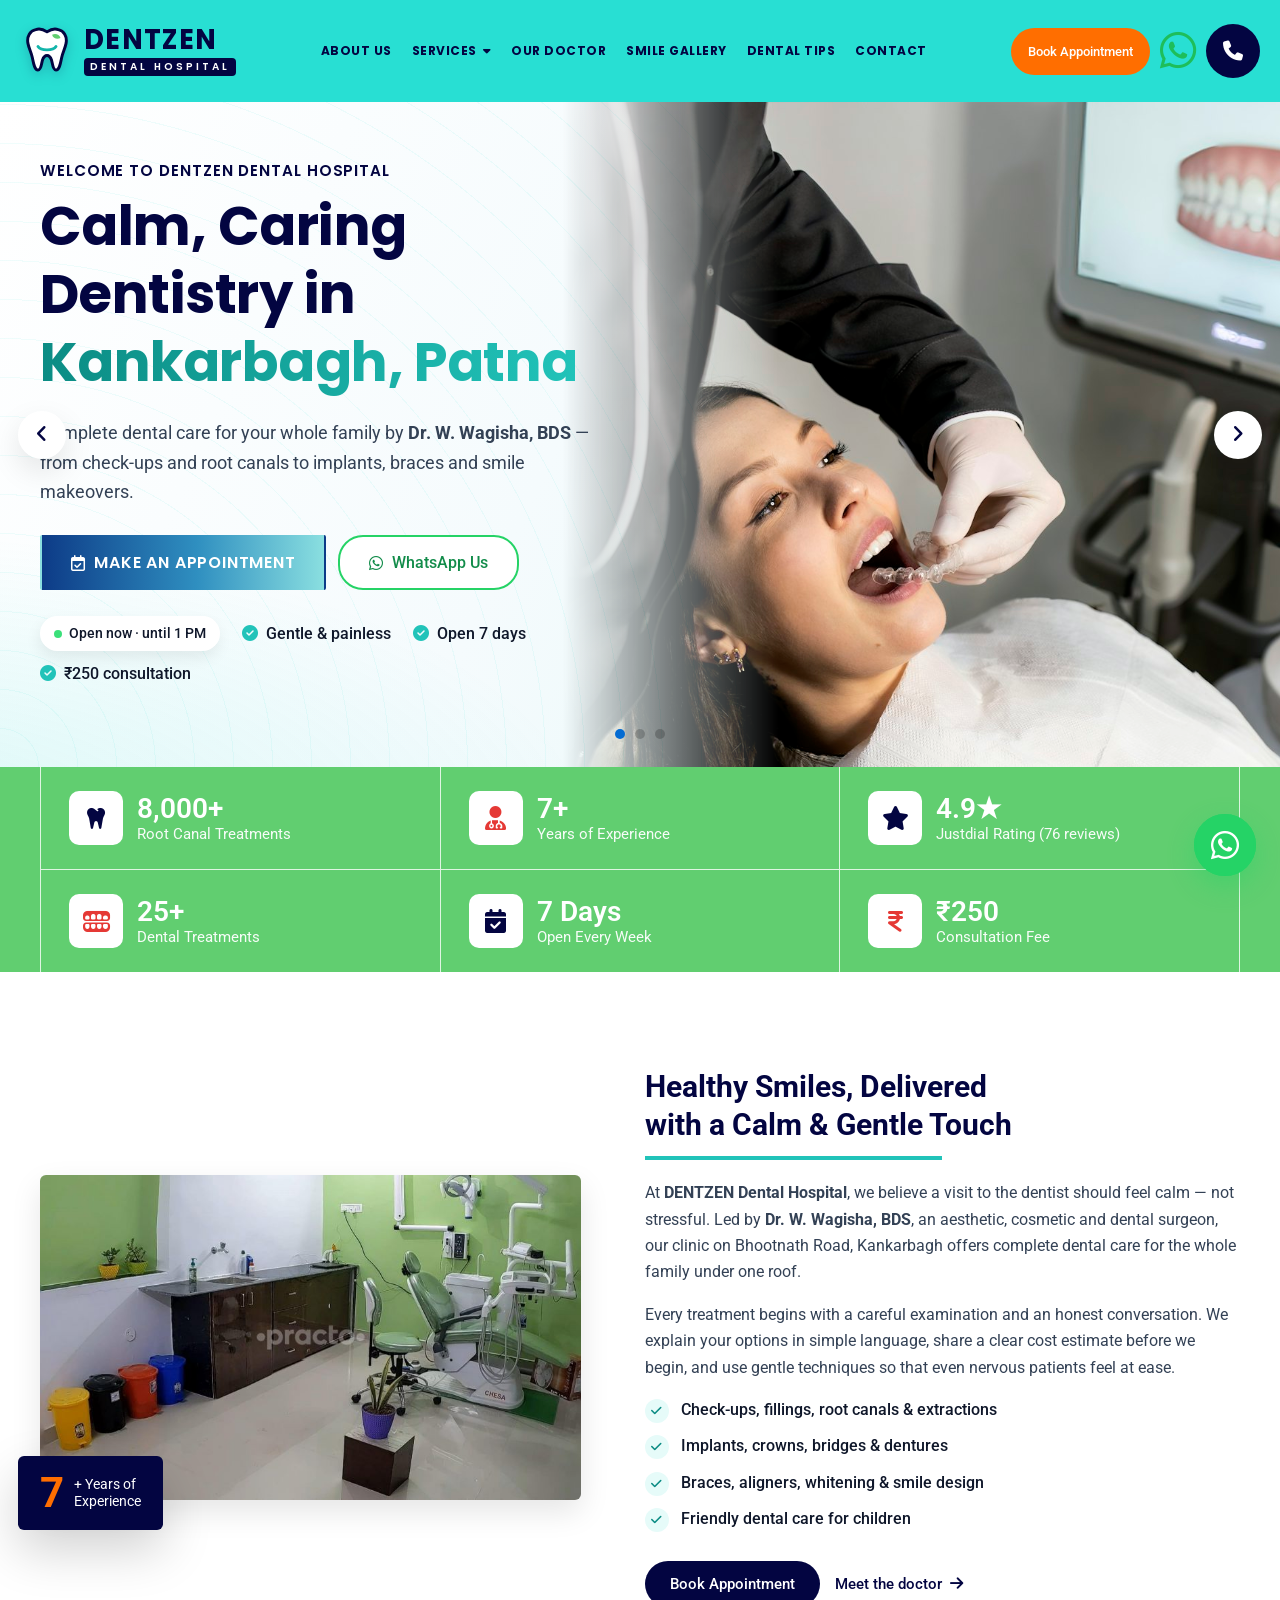
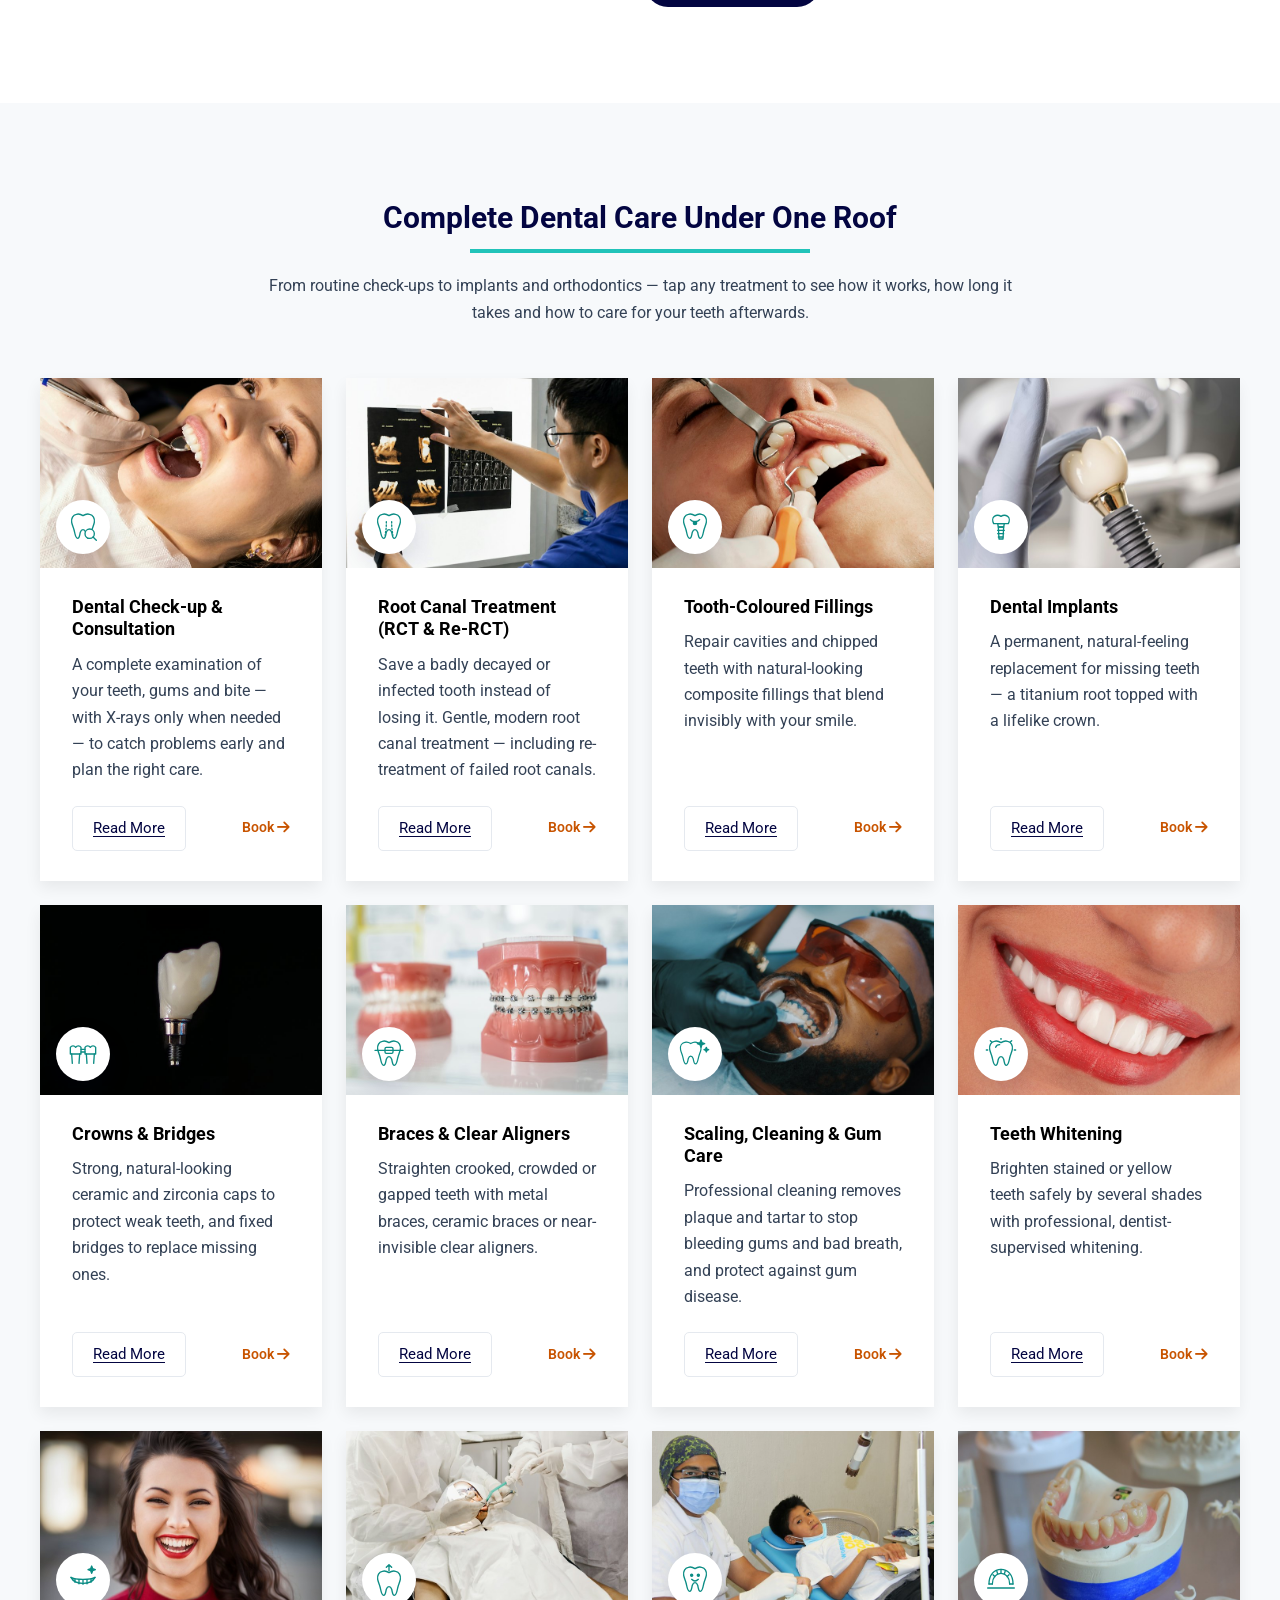
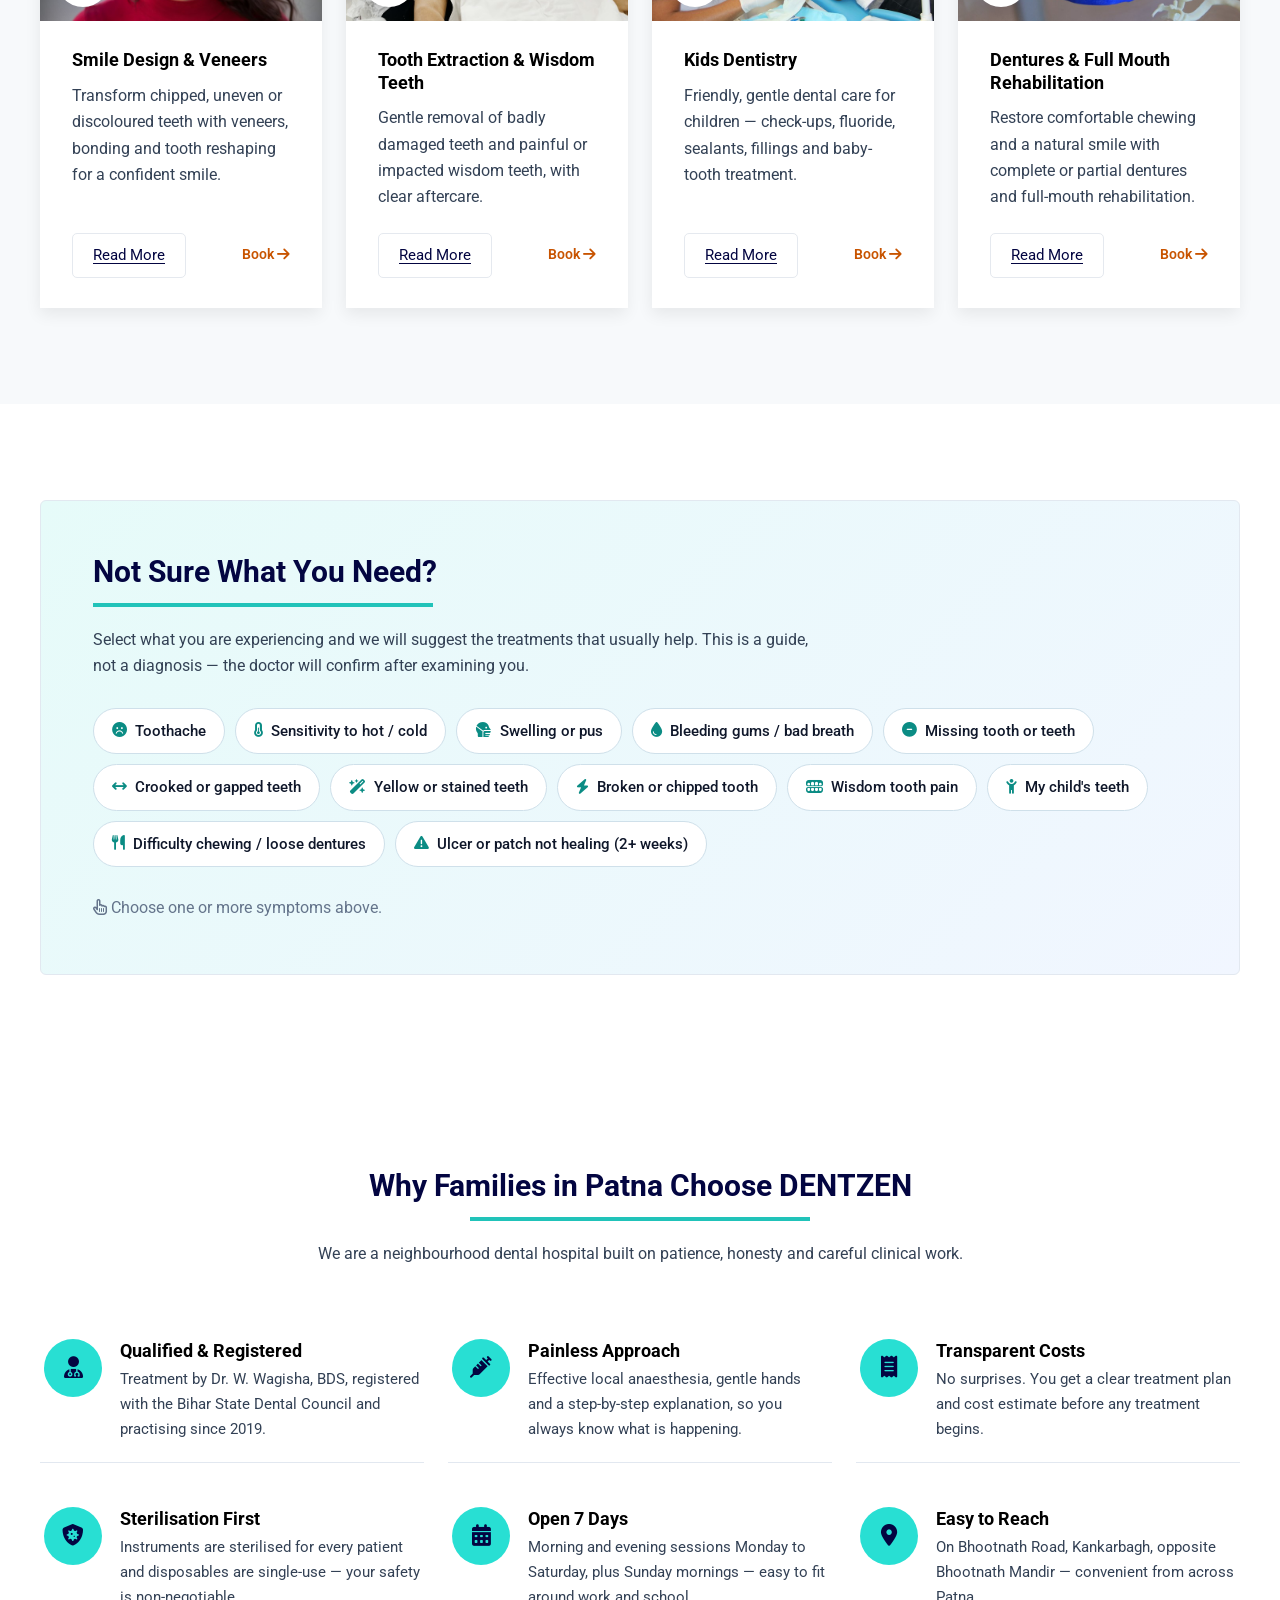
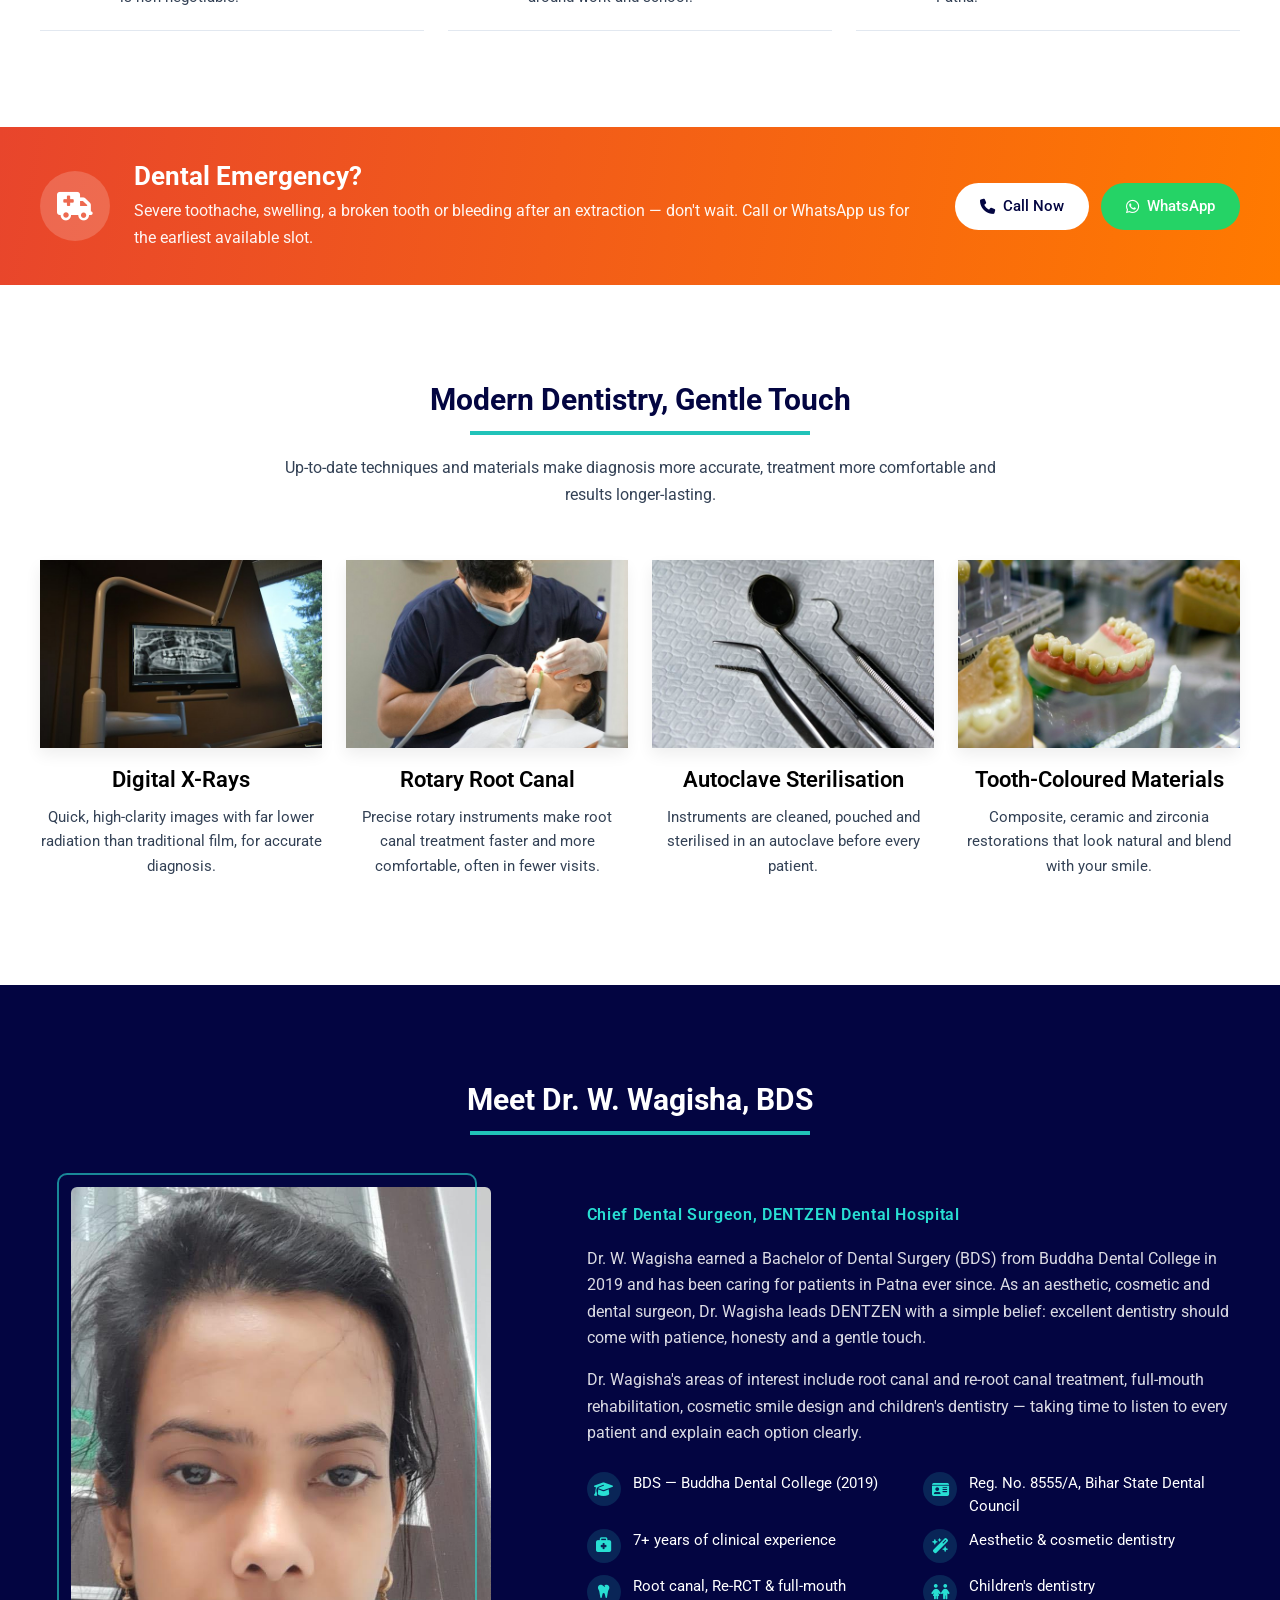
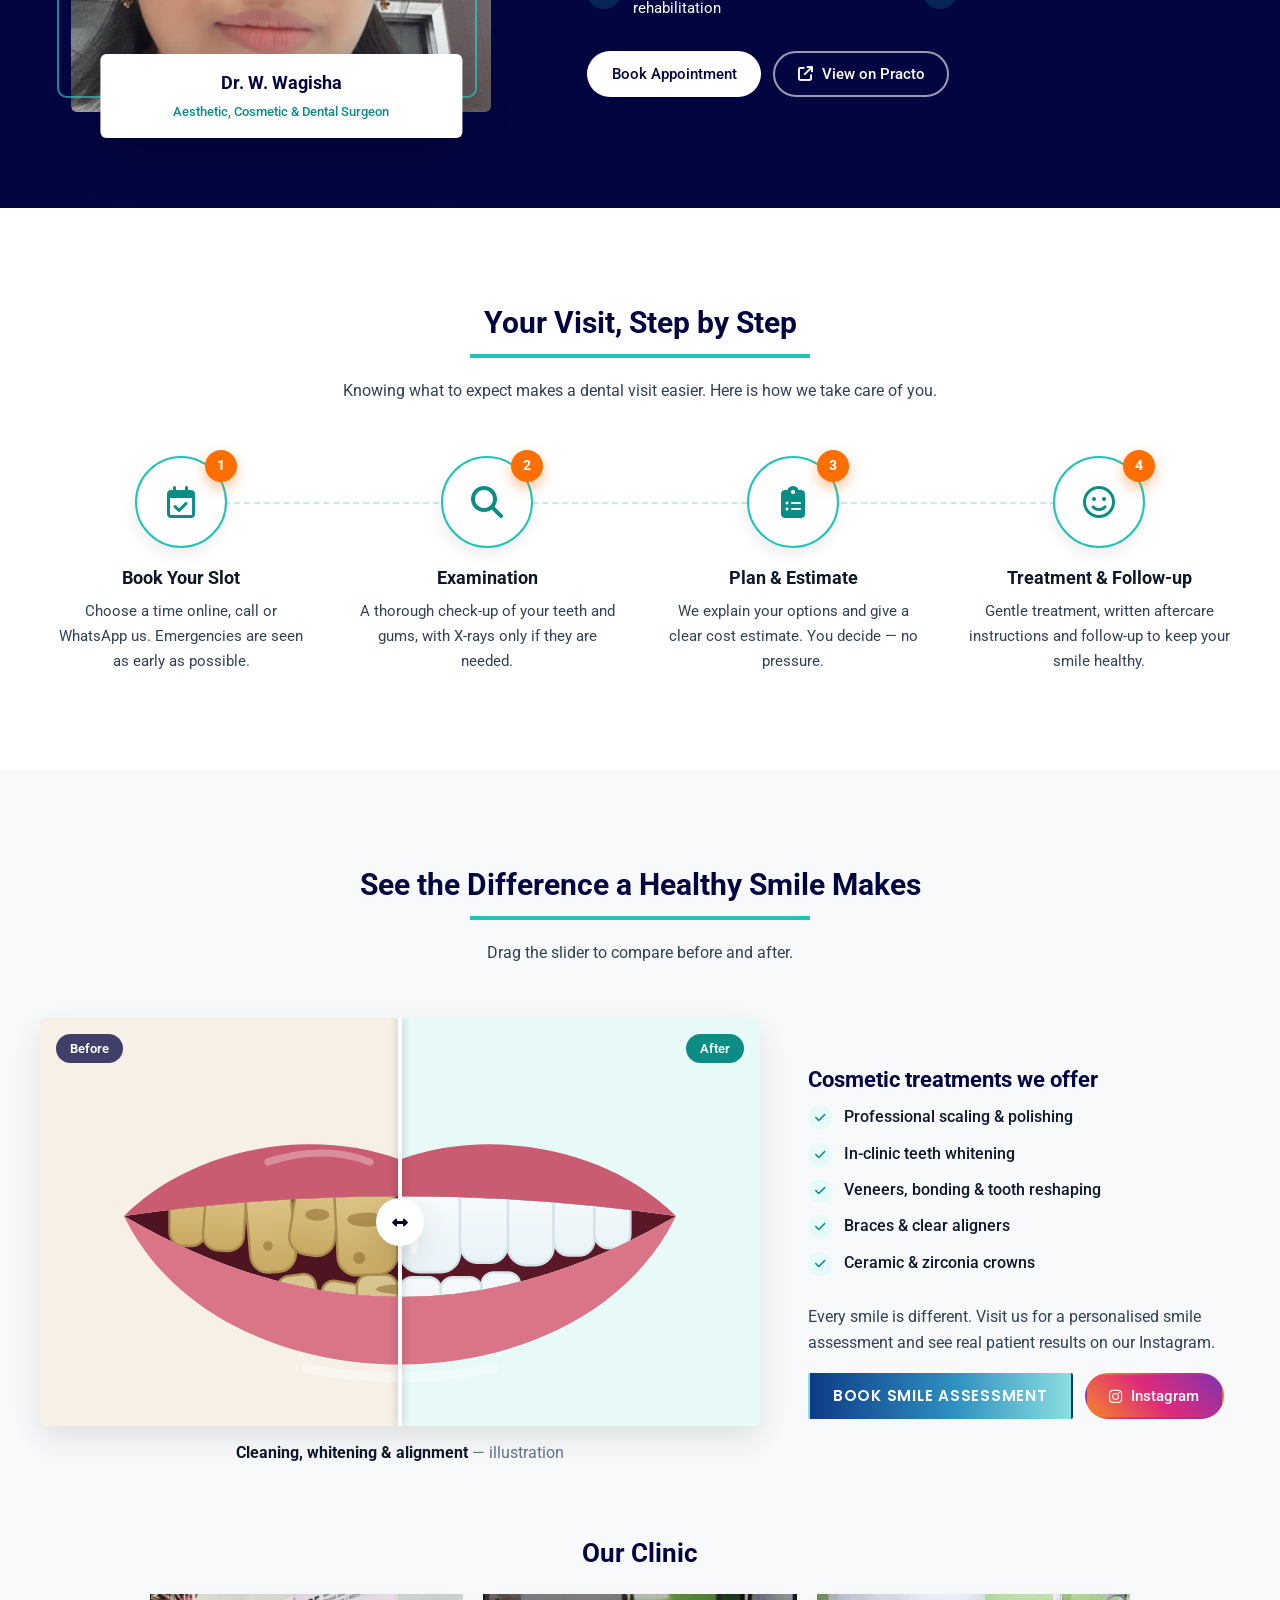
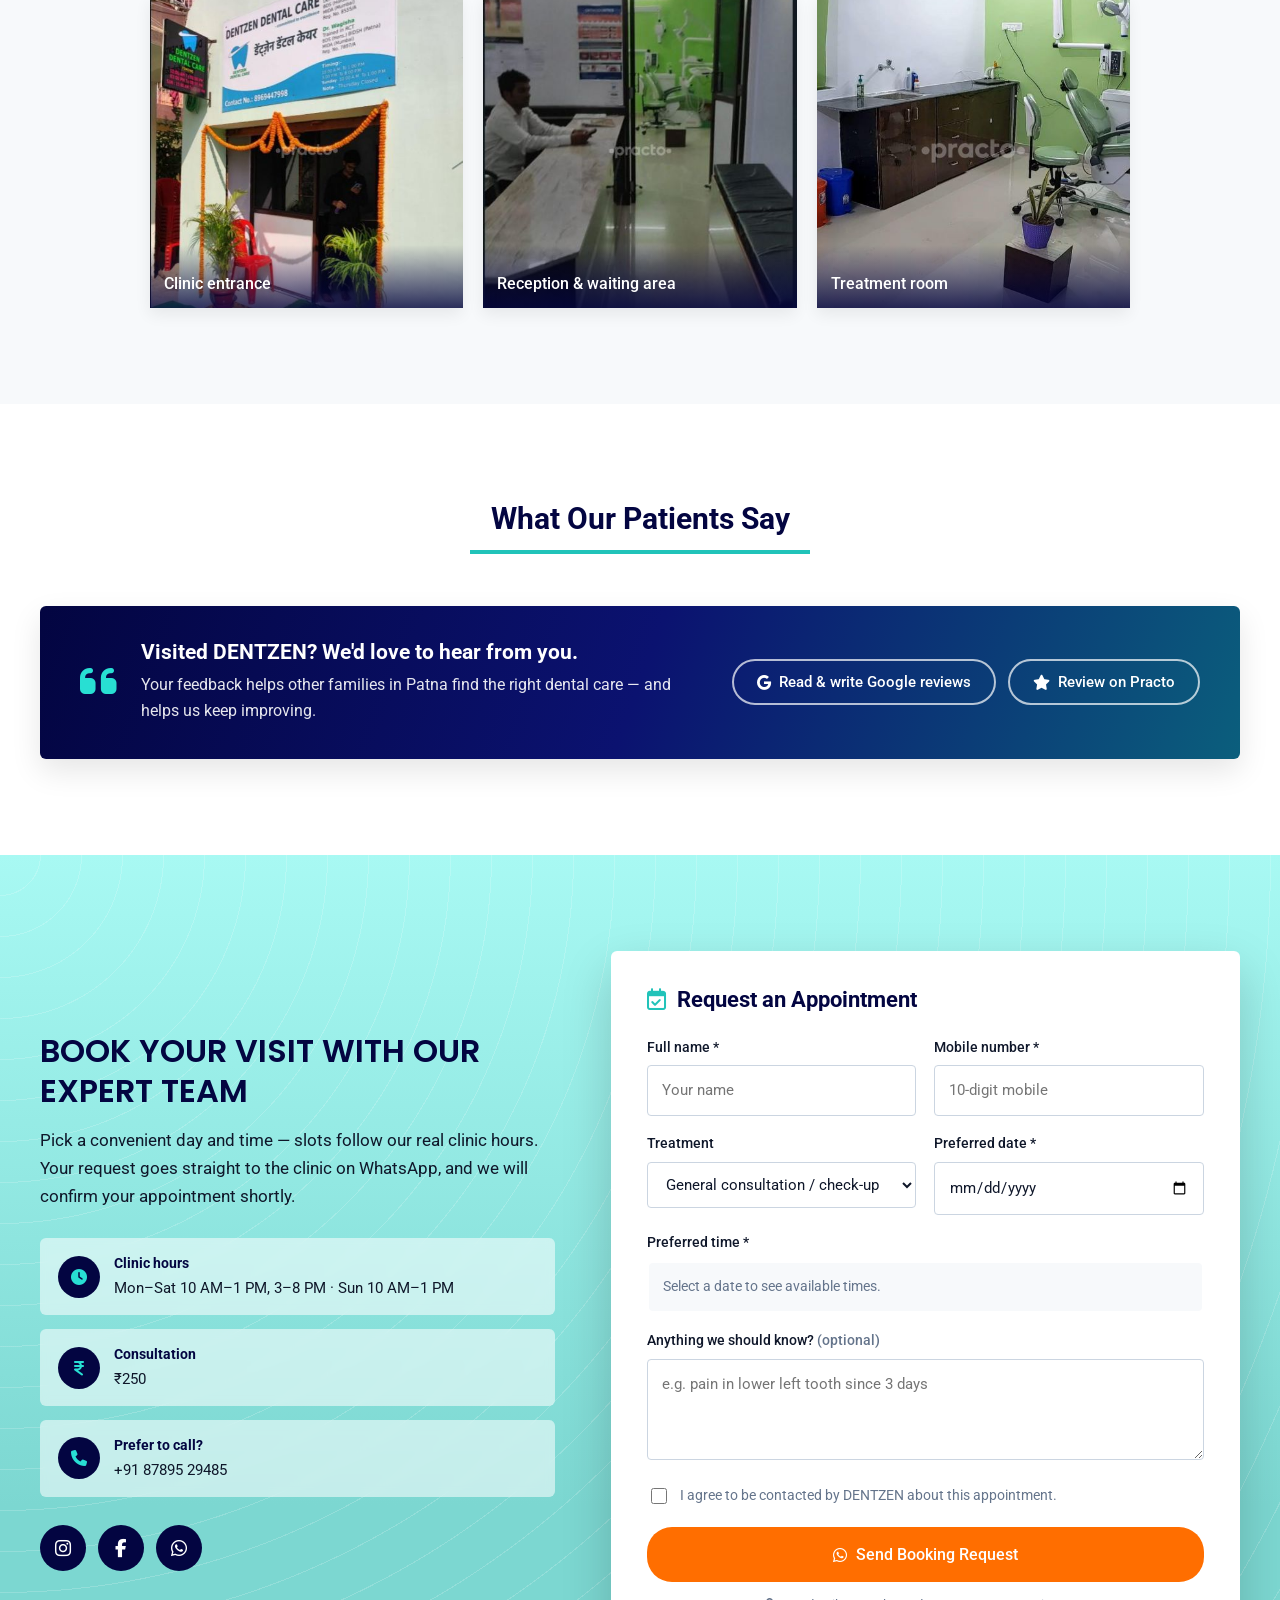
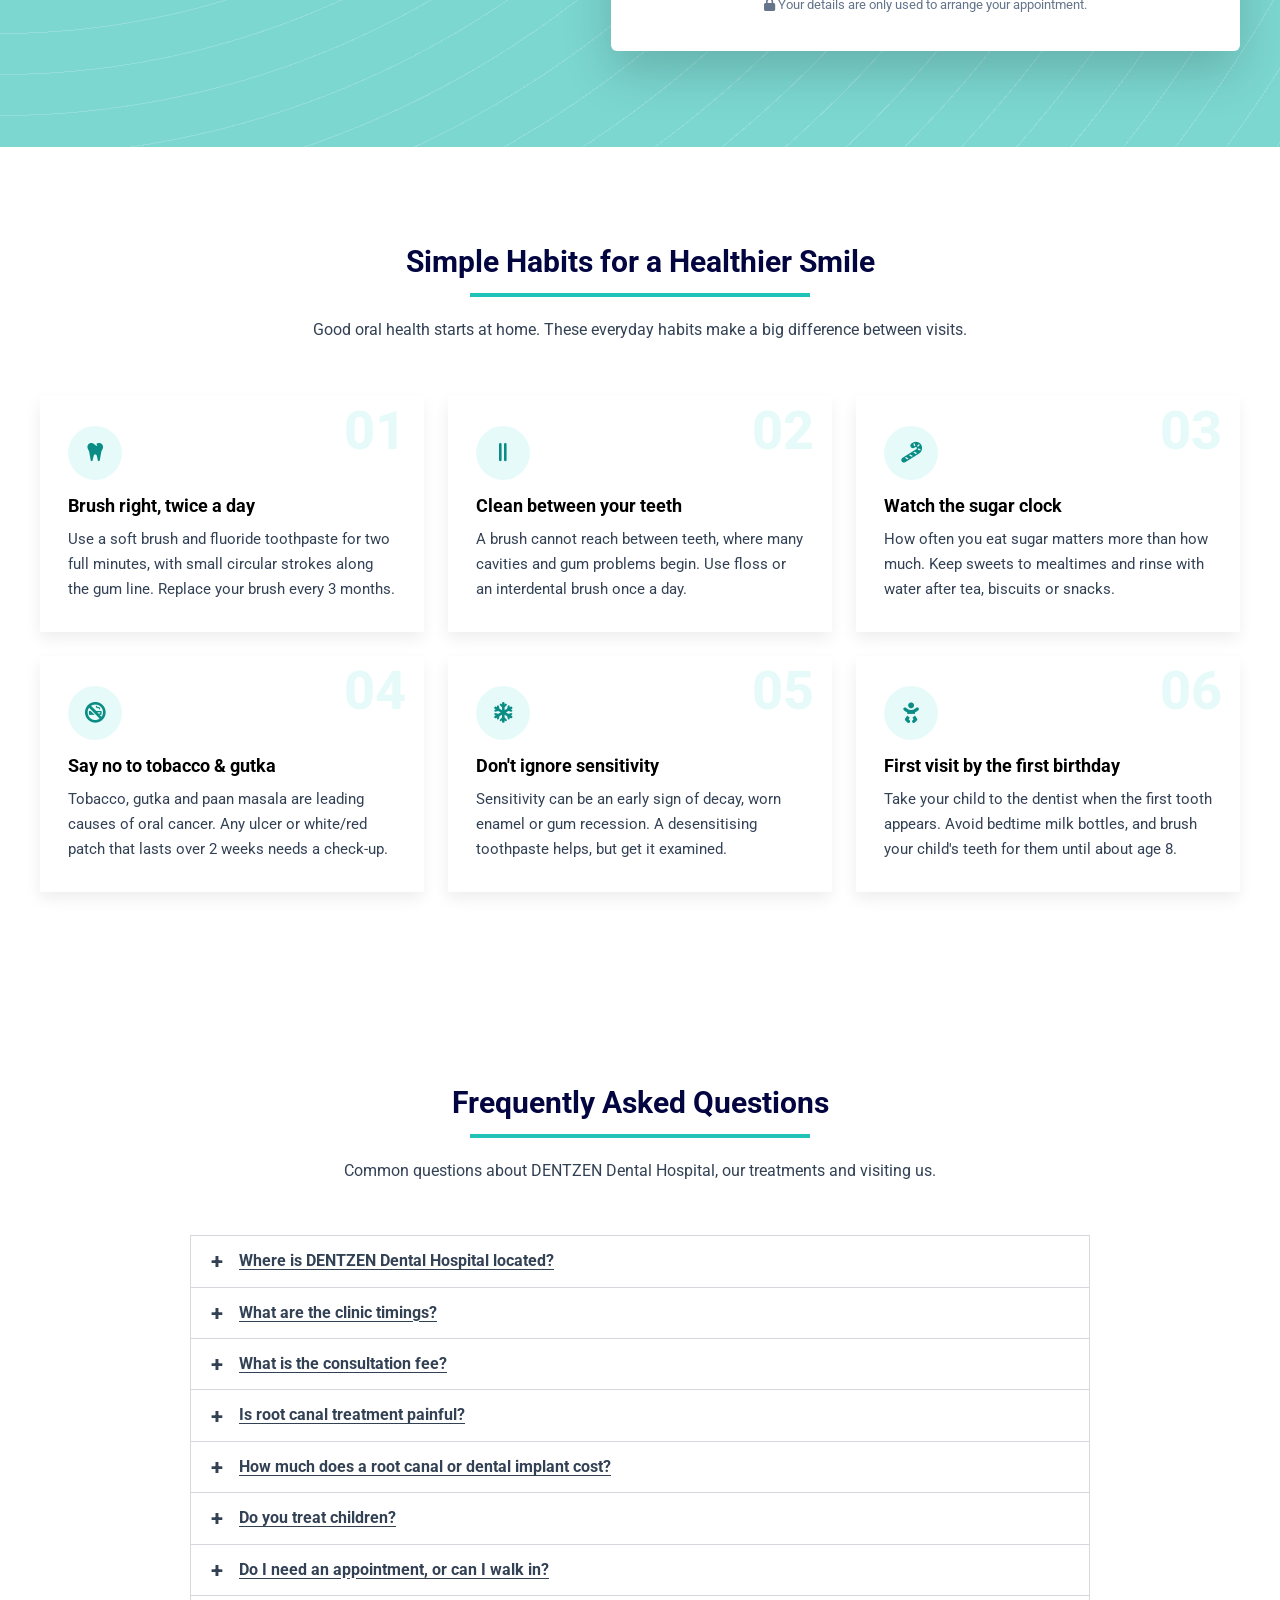
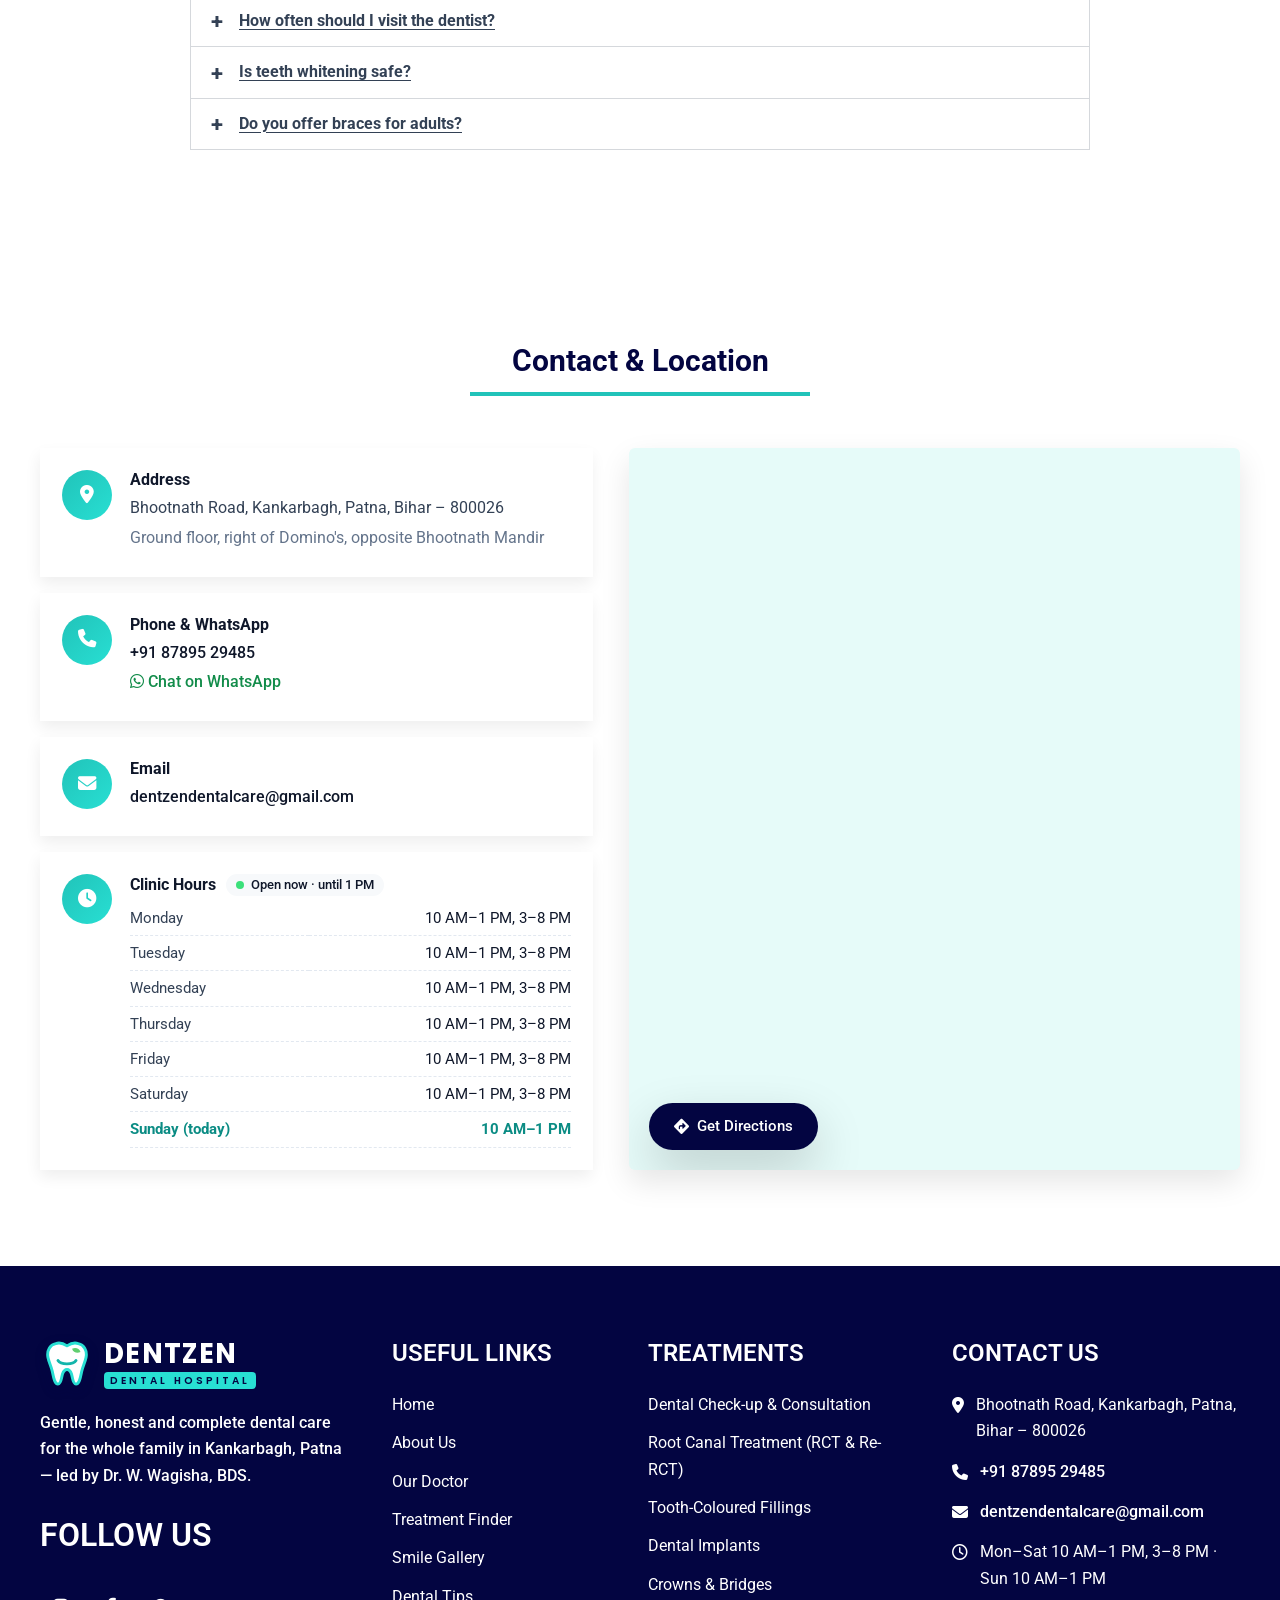
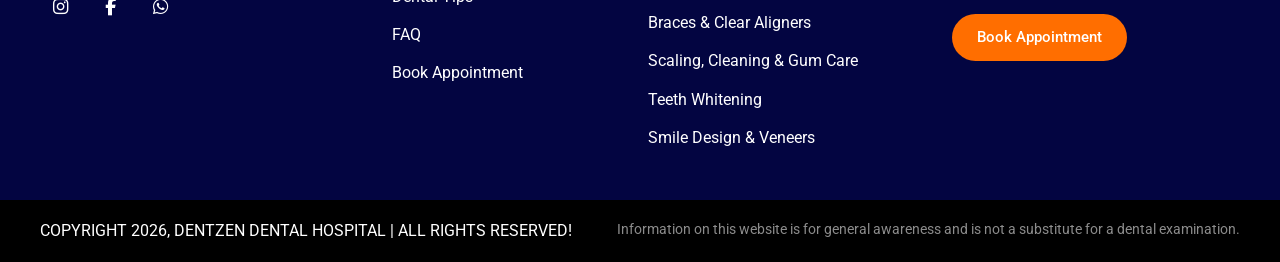
==== commit 25b2b631: "Add clinic details, real photos and treatment pictures - Phone/WhatsApp +91 87895 29485, email, PIN " ====
--- a/index.html
+++ b/index.html
@@ -102,23 +102,7 @@
             <li data-fee-show><i class="fa-solid fa-circle-check"></i> ₹<span data-bind="fee">250</span> consultation</li>
           </ul>
         </div>
-        <div class="slide-art">
-          <svg viewBox="0 0 480 440" aria-hidden="true">
-            <circle cx="240" cy="220" r="205" fill="none" stroke="#21C3B9" stroke-opacity=".35" stroke-width="2" stroke-dasharray="3 11"/>
-            <circle cx="240" cy="220" r="168" fill="url(#gAqua)"/>
-            <circle cx="240" cy="220" r="168" fill="none" stroke="#fff" stroke-opacity=".35" stroke-width="10"/>
-            <g filter="url(#fShadow)"><use href="#toothShape" transform="translate(72 50) scale(7)" fill="url(#gTooth)"/></g>
-            <path d="M152 176c-4-36 14-62 44-70" fill="none" stroke="#BDEDEF" stroke-width="9" stroke-linecap="round"/>
-            <path d="M178 196c18 22 66 22 84 0" fill="none" stroke="#21C3B9" stroke-width="8" stroke-linecap="round" opacity=".55"/>
-            <g transform="translate(330 330) rotate(-35)"><path d="M0 0c22-30 62-30 84 0-22 30-62 30-84 0z" fill="#61CE70"/><path d="M6 0h72" stroke="#fff" stroke-width="2.5" stroke-linecap="round" opacity=".8"/></g>
-            <g transform="translate(318 336) rotate(-80)"><path d="M0 0c16-22 46-22 62 0-16 22-46 22-62 0z" fill="#2FB47A"/></g>
-            <path transform="translate(372 96)" d="M0-18 4-4 18 0 4 4 0 18-4 4-18 0-4-4z" fill="#FF8A1F"/>
-            <path transform="translate(108 108)" d="M0-11 2.5-2.5 11 0 2.5 2.5 0 11-2.5 2.5-11 0-2.5-2.5z" fill="#fff"/>
-            <path transform="translate(404 150)" d="M0-9 2-2 9 0 2 2 0 9-2 2-9 0-2-2z" fill="#fff"/>
-          </svg>
-          <div class="float-card fc-1"><i class="fa-solid fa-hand-holding-heart"></i><div><strong>Gentle Care</strong><span>Anxiety-free visits</span></div></div>
-          <div class="float-card fc-2"><i class="fa-solid fa-shield-heart"></i><div><strong>Sterilised &amp; Safe</strong><span>Strict hygiene protocol</span></div></div>
-        </div>
+        <div class="slide-photo" role="img" aria-label="Dentist examining a smiling patient" style="background-image: url('images/hero/hero-1.jpg')"></div>
       </div>
     </article>
 
@@ -133,25 +117,7 @@
             <button type="button" class="btn btn-ghost btn-lg" data-service="implants">Learn about implants</button>
           </div>
         </div>
-        <div class="slide-art">
-          <svg viewBox="0 0 480 440" aria-hidden="true">
-            <circle cx="240" cy="220" r="205" fill="none" stroke="#21C3B9" stroke-opacity=".35" stroke-width="2" stroke-dasharray="3 11"/>
-            <circle cx="240" cy="220" r="168" fill="url(#gAqua)"/>
-            <path d="M96 262c60-26 228-26 288 0v60c-40 50-248 50-288 0z" fill="#F7C9D0"/>
-            <path d="M96 262c60-26 228-26 288 0" fill="none" stroke="#fff" stroke-width="4" opacity=".7"/>
-            <g filter="url(#fShadow)">
-              <path d="M214 212h52l-8 112q-18 22-36 0z" fill="url(#gMetal)"/>
-              <path d="M215 232l50-9M216 252l48-9M217 272l46-9M218 292l44-9M220 312l40-8" stroke="#7D8DA2" stroke-width="5" stroke-linecap="round"/>
-              <path d="M205 182h70l-7 30h-56z" fill="#C3CFDC"/>
-              <path d="M170 122c0-36 46-44 70-24 24-20 70-12 70 24 0 30-10 46-18 60H188c-8-14-18-30-18-60z" fill="url(#gTooth)"/>
-            </g>
-            <path d="M186 124c0-14 10-22 24-22" fill="none" stroke="#BDEDEF" stroke-width="8" stroke-linecap="round"/>
-            <path transform="translate(360 112)" d="M0-18 4-4 18 0 4 4 0 18-4 4-18 0-4-4z" fill="#FF8A1F"/>
-            <path transform="translate(120 140)" d="M0-11 2.5-2.5 11 0 2.5 2.5 0 11-2.5 2.5-11 0-2.5-2.5z" fill="#fff"/>
-          </svg>
-          <div class="float-card fc-1"><i class="fa-solid fa-tooth"></i><div><strong>Natural Look</strong><span>Matched to your teeth</span></div></div>
-          <div class="float-card fc-2"><i class="fa-solid fa-utensils"></i><div><strong>Chew Comfortably</strong><span>Fixed, not removable</span></div></div>
-        </div>
+        <div class="slide-photo" role="img" aria-label="Dental implant model showing a titanium implant between natural teeth" style="background-image: url('images/hero/hero-2.jpg')"></div>
       </div>
     </article>
 
@@ -166,32 +132,7 @@
             <a href="#gallery" class="btn btn-ghost btn-lg">See Smile Gallery</a>
           </div>
         </div>
-        <div class="slide-art">
-          <svg viewBox="0 0 480 440" aria-hidden="true">
-            <circle cx="240" cy="220" r="205" fill="none" stroke="#21C3B9" stroke-opacity=".35" stroke-width="2" stroke-dasharray="3 11"/>
-            <circle cx="240" cy="220" r="168" fill="url(#gAqua)"/>
-            <g filter="url(#fShadow)">
-              <path d="M104 168c40-34 232-34 272 0v26c-40-12-232-12-272 0z" fill="#F59AA8"/>
-              <rect x="122" y="178" width="40" height="86" rx="16" fill="url(#gTooth)"/>
-              <rect x="164" y="172" width="38" height="88" rx="16" fill="url(#gTooth)"/>
-              <rect x="204" y="168" width="35" height="102" rx="15" fill="url(#gTooth)"/>
-              <rect x="241" y="168" width="35" height="102" rx="15" fill="url(#gTooth)"/>
-              <rect x="278" y="172" width="38" height="88" rx="16" fill="url(#gTooth)"/>
-              <rect x="318" y="178" width="40" height="86" rx="16" fill="url(#gTooth)"/>
-              <path d="M104 168c40-28 232-28 272 0v8c-40-20-232-20-272 0z" fill="#E77F91"/>
-            </g>
-            <path d="M132 224c40-6 176-6 216 0" fill="none" stroke="#5B6B82" stroke-width="3.5"/>
-            <g fill="#8FA0B4" stroke="#5B6B82" stroke-width="1.5">
-              <rect x="134" y="215" width="16" height="16" rx="3"/><rect x="175" y="213" width="16" height="16" rx="3"/>
-              <rect x="213" y="212" width="16" height="16" rx="3"/><rect x="251" y="212" width="16" height="16" rx="3"/>
-              <rect x="289" y="213" width="16" height="16" rx="3"/><rect x="330" y="215" width="16" height="16" rx="3"/>
-            </g>
-            <path transform="translate(366 104)" d="M0-18 4-4 18 0 4 4 0 18-4 4-18 0-4-4z" fill="#FF8A1F"/>
-            <path transform="translate(112 318)" d="M0-11 2.5-2.5 11 0 2.5 2.5 0 11-2.5 2.5-11 0-2.5-2.5z" fill="#fff"/>
-          </svg>
-          <div class="float-card fc-1"><i class="fa-solid fa-face-smile-beam"></i><div><strong>Kids, Teens &amp; Adults</strong><span>Plans for every age</span></div></div>
-          <div class="float-card fc-2"><i class="fa-solid fa-eye-slash"></i><div><strong>Clear Aligners</strong><span>Nearly invisible option</span></div></div>
-        </div>
+        <div class="slide-photo" role="img" aria-label="Patient fitting a clear aligner" style="background-image: url('images/hero/hero-3.jpg')"></div>
       </div>
     </article>
 
@@ -210,12 +151,7 @@
 <section class="section about" id="about">
   <div class="container about-grid">
     <div class="about-visual reveal">
-      <div class="about-tiles">
-        <div class="a-tile"><i class="fa-solid fa-hand-holding-heart"></i><strong>Gentle Care</strong><span>Comfort-first techniques for anxious patients</span></div>
-        <div class="a-tile"><i class="fa-solid fa-shield-virus"></i><strong>Sterilised</strong><span>Strict hygiene &amp; single-use disposables</span></div>
-        <div class="a-tile"><i class="fa-solid fa-file-invoice"></i><strong>Clear Pricing</strong><span>Written estimate before treatment starts</span></div>
-        <div class="a-tile"><i class="fa-solid fa-people-roof"></i><strong>Family Dentistry</strong><span>Care for kids, adults &amp; seniors</span></div>
-      </div>
+      <img class="about-photo" src="images/clinic/treatment-room.jpg" alt="Treatment room at DENTZEN Dental Hospital, Kankarbagh" loading="lazy">
       <div class="exp-badge"><strong data-bind="years">7</strong><span>+ Years of<br>Experience</span></div>
     </div>
     <div class="about-text reveal">
@@ -302,10 +238,10 @@
       <p class="section-sub">Up-to-date techniques and materials make diagnosis more accurate, treatment more comfortable and results longer-lasting.</p>
     </div>
     <div class="tech-grid">
-      <div class="tech-card reveal"><i class="fa-solid fa-x-ray"></i><h3>Digital X-Rays</h3><p>Quick, high-clarity images with far lower radiation than traditional film, for accurate diagnosis.</p></div>
-      <div class="tech-card reveal"><i class="fa-solid fa-gears"></i><h3>Rotary Root Canal</h3><p>Precise rotary instruments make root canal treatment faster and more comfortable, often in fewer visits.</p></div>
-      <div class="tech-card reveal"><i class="fa-solid fa-pump-medical"></i><h3>Autoclave Sterilisation</h3><p>Instruments are cleaned, pouched and sterilised in an autoclave before every patient.</p></div>
-      <div class="tech-card reveal"><i class="fa-solid fa-gem"></i><h3>Tooth-Coloured Materials</h3><p>Composite, ceramic and zirconia restorations that look natural and blend with your smile.</p></div>
+      <div class="tech-card reveal"><img src="images/tech/xray.jpg" alt="Digital dental X-ray on a clinic monitor" loading="lazy"><h3>Digital X-Rays</h3><p>Quick, high-clarity images with far lower radiation than traditional film, for accurate diagnosis.</p></div>
+      <div class="tech-card reveal"><img src="images/tech/rotary.jpg" alt="Dentist performing a root canal with rotary instruments" loading="lazy"><h3>Rotary Root Canal</h3><p>Precise rotary instruments make root canal treatment faster and more comfortable, often in fewer visits.</p></div>
+      <div class="tech-card reveal"><img src="images/tech/sterilisation.jpg" alt="Sterilised dental instruments" loading="lazy"><h3>Autoclave Sterilisation</h3><p>Instruments are cleaned, pouched and sterilised in an autoclave before every patient.</p></div>
+      <div class="tech-card reveal"><img src="images/tech/materials.jpg" alt="Tooth-coloured dental restorations on models" loading="lazy"><h3>Tooth-Coloured Materials</h3><p>Composite, ceramic and zirconia restorations that look natural and blend with your smile.</p></div>
     </div>
   </div>
 </section>
@@ -446,7 +382,10 @@
         </div>
       </div>
     </div>
-    <div class="photo-gallery" id="photoGallery" hidden></div>
+    <div class="clinic-photos" id="clinicPhotos" hidden>
+      <h3 class="gallery-sub">Our Clinic</h3>
+      <div class="photo-gallery" id="photoGallery"></div>
+    </div>
   </div>
 </section>
 
@@ -470,7 +409,7 @@
         <p>Your feedback helps other families in Patna find the right dental care — and helps us keep improving.</p>
       </div>
       <div class="btn-row">
-        <a href="#" class="btn btn-white-outline" data-social-link="googleReview" target="_blank" rel="noopener"><i class="fa-brands fa-google"></i> Review on Google</a>
+        <a href="#" class="btn btn-white-outline" data-social-link="googleReview" target="_blank" rel="noopener"><i class="fa-brands fa-google"></i> Read &amp; write Google reviews</a>
         <a href="#" class="btn btn-white-outline" data-social-link="practo" target="_blank" rel="noopener"><i class="fa-solid fa-star"></i> Review on Practo</a>
       </div>
     </div>
--- a/assets/css/style.css
+++ b/assets/css/style.css
@@ -157,9 +157,13 @@
   radial-gradient(700px 400px at 105% -10%, rgb(var(--dark-rgb) / .07), transparent 60%),
   repeating-radial-gradient(circle at 0% 100%, transparent 0 38px, rgb(var(--brand-rgb) / .07) 38px 39px); }
 .slides { display: grid; }
-.slide { grid-area: 1 / 1; opacity: 0; visibility: hidden; transition: opacity .8s ease, visibility .8s; }
+.slide { position: relative; grid-area: 1 / 1; opacity: 0; visibility: hidden; transition: opacity .8s ease, visibility .8s; }
+.slide-photo { position: absolute; top: 0; right: 0; bottom: 0; width: 56%; background-size: cover; background-position: center; -webkit-mask-image: linear-gradient(90deg, transparent 0, #000 30%); mask-image: linear-gradient(90deg, transparent 0, #000 30%); }
+.slide.is-active .slide-photo { animation: hero-zoom 7s ease-out both; }
+@keyframes hero-zoom { from { transform: scale(1.06); } to { transform: none; } }
+.slide-text { position: relative; z-index: 1; }
 .slide.is-active { opacity: 1; visibility: visible; }
-.slide-inner { display: grid; grid-template-columns: 1.05fr .95fr; align-items: center; gap: 40px; padding: 64px 0 88px; }
+.slide-inner { display: grid; grid-template-columns: minmax(0, 620px); align-items: center; min-height: 560px; padding: 56px 0 80px; }
 .slide-text h1, .slide-text h2 { font-family: var(--font-nav); font-size: clamp(2.1rem, 4.4vw, 3.4rem); font-weight: 700; color: var(--dark); letter-spacing: -.01em; margin-bottom: .4em; }
 .hl { background: linear-gradient(90deg, var(--primary), var(--primary-2)); -webkit-background-clip: text; background-clip: text; color: transparent; }
 .lead { font-size: 1.12rem; max-width: 560px; margin-bottom: 1.6em; }
@@ -192,8 +196,9 @@
 
 /* ---------- Stats band ---------- */
 .stats { background: linear-gradient(95deg, var(--stats-from) 0%, var(--stats-to) 100%); }
-.stats-grid { display: grid; grid-template-columns: repeat(auto-fit, minmax(190px, 1fr)); border-left: 1px solid rgba(255, 255, 255, .8); }
-.stat { display: flex; align-items: center; gap: 14px; padding: 26px 18px; border-right: 1px solid rgba(255, 255, 255, .8); color: #fff; }
+.stats-grid { display: grid; grid-template-columns: repeat(3, 1fr); border-left: 1px solid rgba(255, 255, 255, .8); }
+.stat { display: flex; align-items: center; gap: 14px; padding: 24px 28px; border-right: 1px solid rgba(255, 255, 255, .8); border-bottom: 1px solid rgba(255, 255, 255, .8); color: #fff; }
+.stat:nth-last-child(-n+3) { border-bottom: 0; }
 .stat-ic { width: 54px; height: 54px; flex-shrink: 0; display: grid; place-items: center; border-radius: 10px; background: #fff; color: var(--dark); font-size: 1.5rem; }
 .stat:nth-child(even) .stat-ic { color: #E53935; }
 .stat-num { font-family: var(--font-head); font-weight: 600; font-size: 1.75rem; line-height: 1.2; }
@@ -201,8 +206,8 @@
 
 /* ---------- About ---------- */
 .about-grid { display: grid; grid-template-columns: 1fr 1.1fr; gap: 64px; align-items: center; }
-.about-visual { position: relative; padding: 30px; border-radius: var(--radius-lg); background: linear-gradient(140deg, var(--brand-soft), var(--sand)); }
-.about-visual::before { content: ""; position: absolute; inset: 0; border-radius: inherit; background: repeating-radial-gradient(circle at 100% 0, transparent 0 26px, rgb(var(--brand-rgb) / .08) 26px 27px); }
+.about-visual { position: relative; }
+.about-photo { width: 100%; aspect-ratio: 5 / 3; object-fit: cover; border-radius: var(--radius-lg); box-shadow: var(--shadow); }
 .about-tiles { position: relative; display: grid; grid-template-columns: 1fr 1fr; gap: 18px; }
 .a-tile { background: #fff; border-radius: var(--radius); padding: 24px 20px; box-shadow: var(--shadow-sm); transition: transform .3s, box-shadow .3s; }
 .a-tile:nth-child(even) { transform: translateY(26px); }
@@ -221,8 +226,12 @@
 .services { background: var(--soft); }
 .services-grid { display: grid; grid-template-columns: repeat(auto-fill, minmax(270px, 1fr)); gap: 24px; }
 .svc-card { position: relative; display: flex; flex-direction: column; background: #fff; border-radius: var(--radius); box-shadow: var(--shadow-sm); overflow: hidden; transition: transform .3s, box-shadow .3s; }
-.svc-media { position: relative; height: 170px; display: grid; place-items: center; background: linear-gradient(135deg, #E6FBF9 0%, #B9F1EC 100%); overflow: hidden; }
+.svc-media { position: relative; height: 190px; display: grid; place-items: center; background: linear-gradient(135deg, #E6FBF9 0%, #B9F1EC 100%); overflow: hidden; }
 .svc-media::before { content: ""; position: absolute; inset: 0; background: repeating-radial-gradient(circle at 0 100%, transparent 0 22px, rgba(255, 255, 255, .45) 22px 23px); }
+.svc-media img { position: absolute; inset: 0; width: 100%; height: 100%; object-fit: cover; transition: transform .6s ease; }
+.svc-card:hover .svc-media img { transform: scale(1.06); }
+.svc-media img + .svc-ic { position: absolute; left: 16px; bottom: 14px; width: 54px; height: 54px; }
+.svc-media img + .svc-ic svg { width: 32px; height: 32px; }
 .svc-media .svc-ic { position: relative; width: 98px; height: 98px; border-radius: 50%; background: #fff; margin: 0; box-shadow: 0 10px 24px rgb(var(--dark-rgb) / .12); }
 .svc-media .svc-ic svg { width: 56px; height: 56px; }
 .svc-body { display: flex; flex-direction: column; flex: 1; padding: 28px 32px 30px; }
@@ -283,7 +292,8 @@
 /* ---------- Technology ---------- */
 .tech { background: #fff; }
 .tech-grid { display: grid; grid-template-columns: repeat(4, 1fr); gap: 24px; }
-.tech-card { text-align: center; padding: 10px 12px; }
+.tech-card { text-align: center; padding: 0 0 10px; }
+.tech-card img { width: 100%; aspect-ratio: 3 / 2; object-fit: cover; margin-bottom: 18px; box-shadow: var(--shadow-sm); }
 .tech-card i { width: 76px; height: 76px; display: grid; place-items: center; margin: 0 auto 18px; border-radius: 50%; background: linear-gradient(135deg, var(--primary-2), var(--brand)); color: #fff; font-size: 1.8rem; box-shadow: 0 10px 22px rgb(var(--brand-rgb) / .35); }
 .tech-card h3 { font-size: 1.375rem; font-weight: 600; color: #000; }
 .tech-card p { font-size: .94rem; margin: 0; }
@@ -293,7 +303,7 @@
 .doctor .section-title { margin-bottom: 52px; }
 .doctor-grid { display: grid; grid-template-columns: .85fr 1.15fr; gap: 64px; align-items: center; }
 .doctor-photo { position: relative; max-width: 420px; justify-self: center; width: 100%; }
-.doctor-photo img, .doc-placeholder { width: 100%; aspect-ratio: 4 / 5; object-fit: cover; border-radius: var(--radius-lg); }
+.doctor-photo img, .doc-placeholder { width: 100%; aspect-ratio: 4 / 5; object-fit: cover; object-position: top center; border-radius: var(--radius-lg); }
 .doc-placeholder { position: relative; display: grid; place-items: center; overflow: hidden; background: linear-gradient(150deg, var(--brand) 0%, var(--primary) 60%, var(--dark-2) 100%); }
 .doc-placeholder svg { position: absolute; width: 85%; opacity: .25; }
 .doc-initials { font-family: var(--font-head); font-weight: 800; font-size: 9rem; color: #fff; line-height: 1; text-shadow: 0 10px 30px rgb(var(--dark-rgb) / .3); }
@@ -334,8 +344,10 @@
 .ba figcaption { margin-top: 14px; text-align: center; color: var(--ink); }
 .ba-side h3 { font-size: 1.4rem; color: var(--dark); }
 .ba-extra { display: grid; grid-template-columns: repeat(auto-fill, minmax(320px, 1fr)); gap: 28px; grid-column: 1 / -1; }
-.photo-gallery { display: grid; grid-template-columns: repeat(auto-fill, minmax(240px, 1fr)); gap: 18px; margin-top: 56px; }
-.photo-gallery figure { margin: 0; border-radius: var(--radius); overflow: hidden; position: relative; aspect-ratio: 4 / 3; box-shadow: var(--shadow-sm); }
+.clinic-photos { margin-top: 72px; }
+.gallery-sub { text-align: center; font-size: 1.6rem; font-weight: 700; color: var(--dark); margin-bottom: 24px; }
+.photo-gallery { display: grid; grid-template-columns: repeat(auto-fill, minmax(260px, 1fr)); gap: 20px; max-width: 980px; margin-inline: auto; }
+.photo-gallery figure { margin: 0; border-radius: var(--radius); overflow: hidden; position: relative; aspect-ratio: 1 / 1; box-shadow: var(--shadow-sm); }
 .photo-gallery img { width: 100%; height: 100%; object-fit: cover; transition: transform .5s; }
 .photo-gallery figure:hover img { transform: scale(1.06); }
 .photo-gallery figcaption { position: absolute; left: 0; right: 0; bottom: 0; padding: 26px 14px 10px; color: #fff; font-weight: 500; background: linear-gradient(transparent, rgb(var(--dark-rgb) / .8)); }
@@ -491,6 +503,7 @@
 @keyframes pop { from { opacity: 0; transform: translateY(20px) scale(.97); } }
 .modal-close { position: absolute; top: 14px; right: 14px; z-index: 2; width: 42px; height: 42px; border-radius: 50%; border: 0; background: rgba(255, 255, 255, .9); color: var(--dark); font-size: 1.2rem; }
 .modal-close:hover { background: var(--dark); color: #fff; }
+.m-photo { display: block; width: 100%; height: 220px; object-fit: cover; }
 .m-head { display: flex; gap: 18px; align-items: center; padding: 30px 34px; background: linear-gradient(120deg, var(--brand-soft), var(--sand)); }
 .m-head .svc-ic { margin: 0; background: #fff; flex-shrink: 0; }
 .m-head h2 { font-size: 1.5rem; color: var(--dark); margin: 0; padding-right: 40px; }
@@ -543,7 +556,9 @@
 }
 @media (max-width: 960px) {
   .section, .appointment { padding: 76px 0; }
-  .slide-inner { grid-template-columns: 1fr; text-align: center; padding: 40px 0 84px; gap: 10px; }
+  .slide-inner { grid-template-columns: 1fr; text-align: center; min-height: 0; padding: 0 0 84px; gap: 24px; }
+  .slide-photo { position: relative; width: auto; height: 280px; margin-inline: -20px; -webkit-mask-image: linear-gradient(180deg, #000 70%, transparent 100%); mask-image: linear-gradient(180deg, #000 70%, transparent 100%); order: -1; }
+  .stats-grid { grid-template-columns: repeat(3, 1fr); }
   .slide-text .lead { margin-inline: auto; }
   .slide-text .btn-row, .hero-points { justify-content: center; }
   .slide-text .eyebrow::before { display: none; }
@@ -575,6 +590,7 @@
   .stat { border-right: 0; border-bottom: 1px solid rgba(255, 255, 255, .3); padding: 20px 10px; gap: 12px; }
   .stat:nth-child(odd) { border-right: 1px solid rgba(255, 255, 255, .3); }
   .stat:last-child:nth-child(odd) { grid-column: 1 / -1; border-right: 0; justify-content: center; }
+  .stat:nth-last-child(3) { border-bottom: 1px solid rgba(255, 255, 255, .3); }
   .stat-ic { width: 46px; height: 46px; font-size: 1.15rem; border-radius: 12px; }
   .stat-num { font-size: 1.5rem; }
   .stat-label { font-size: .82rem; line-height: 1.3; }
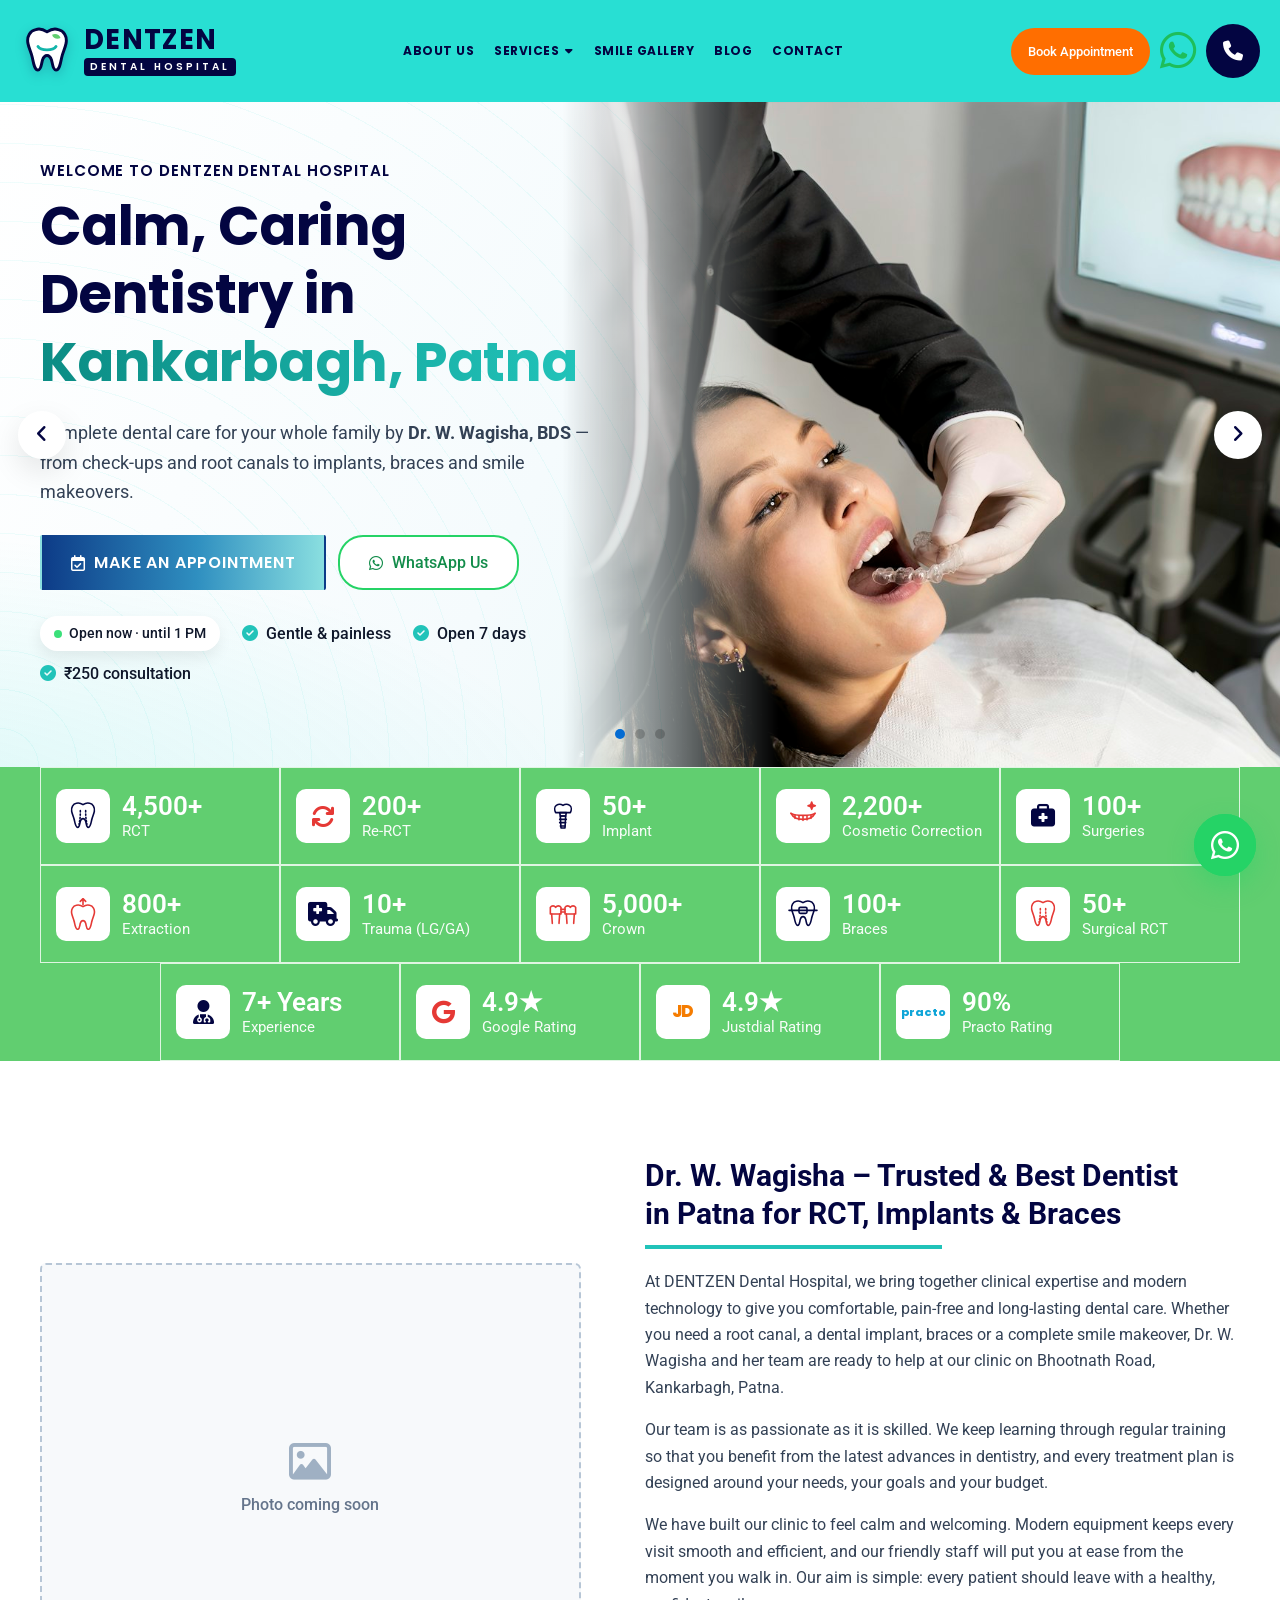
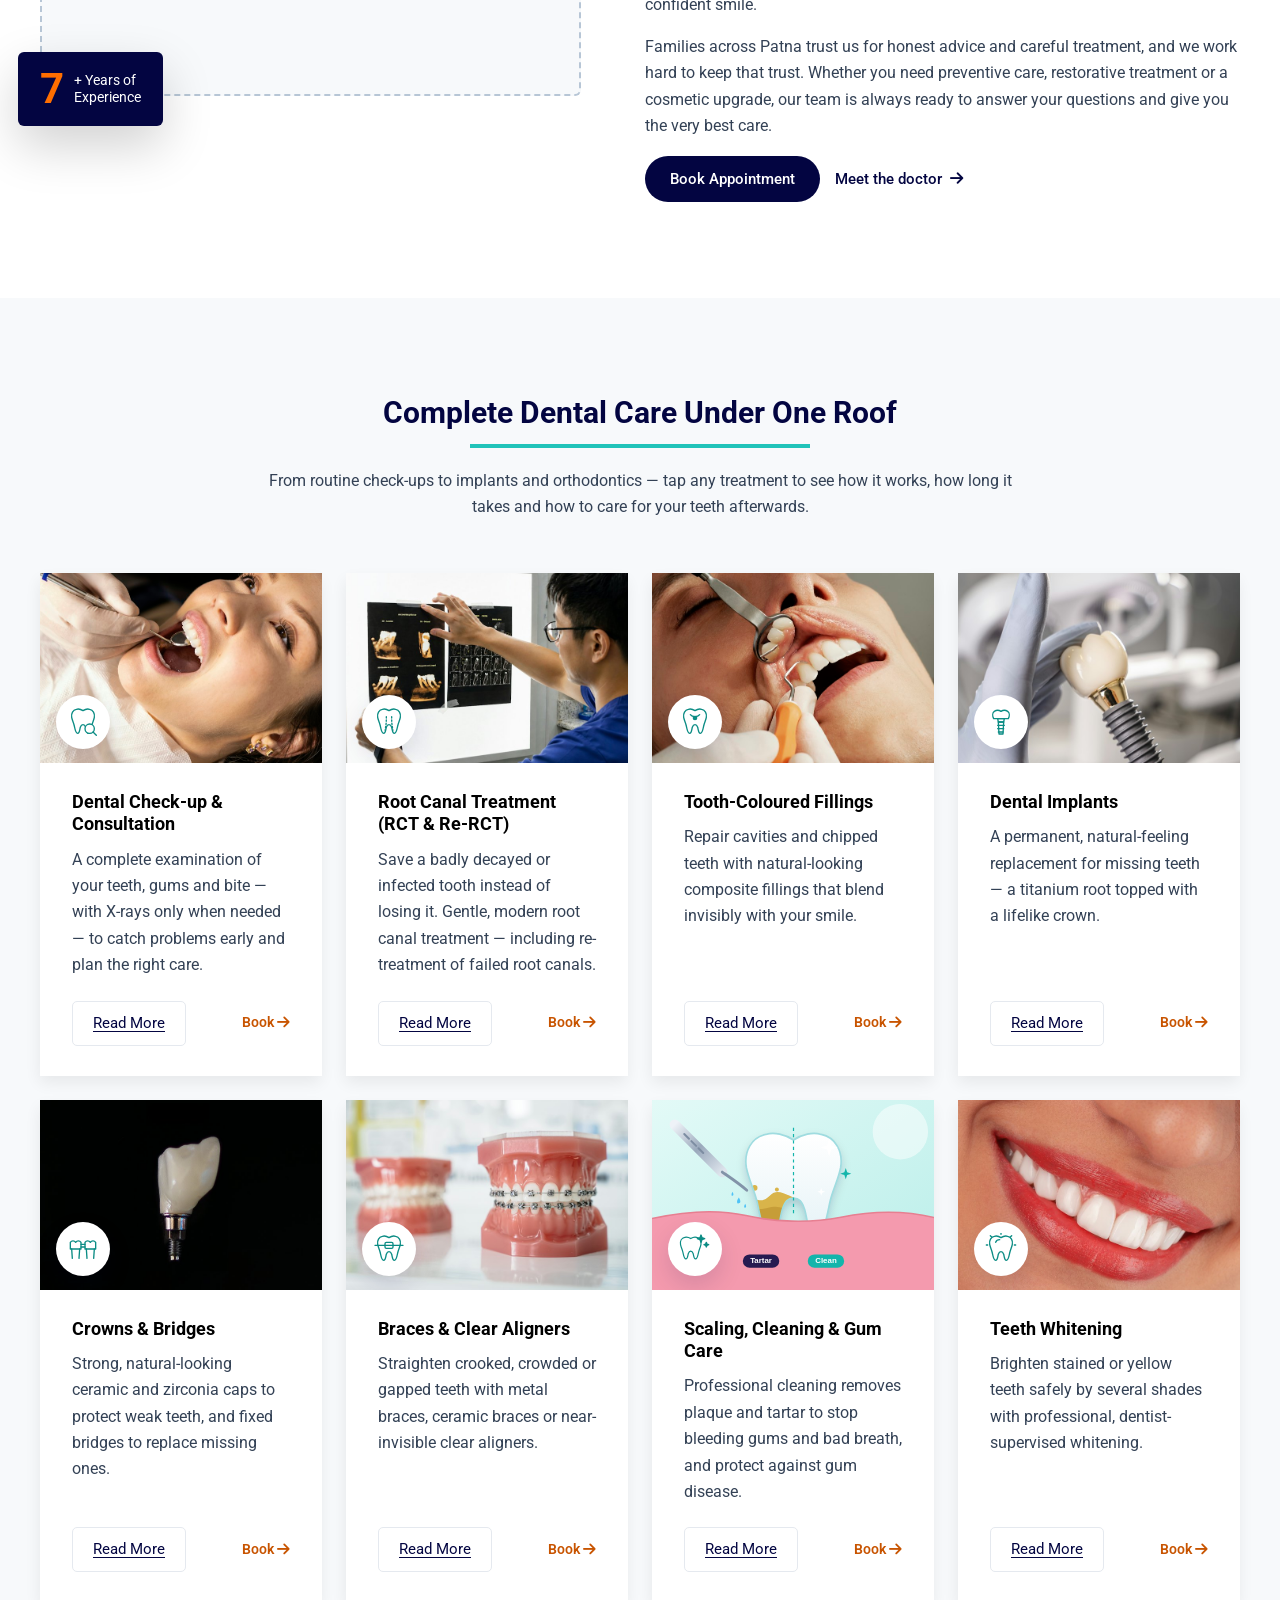
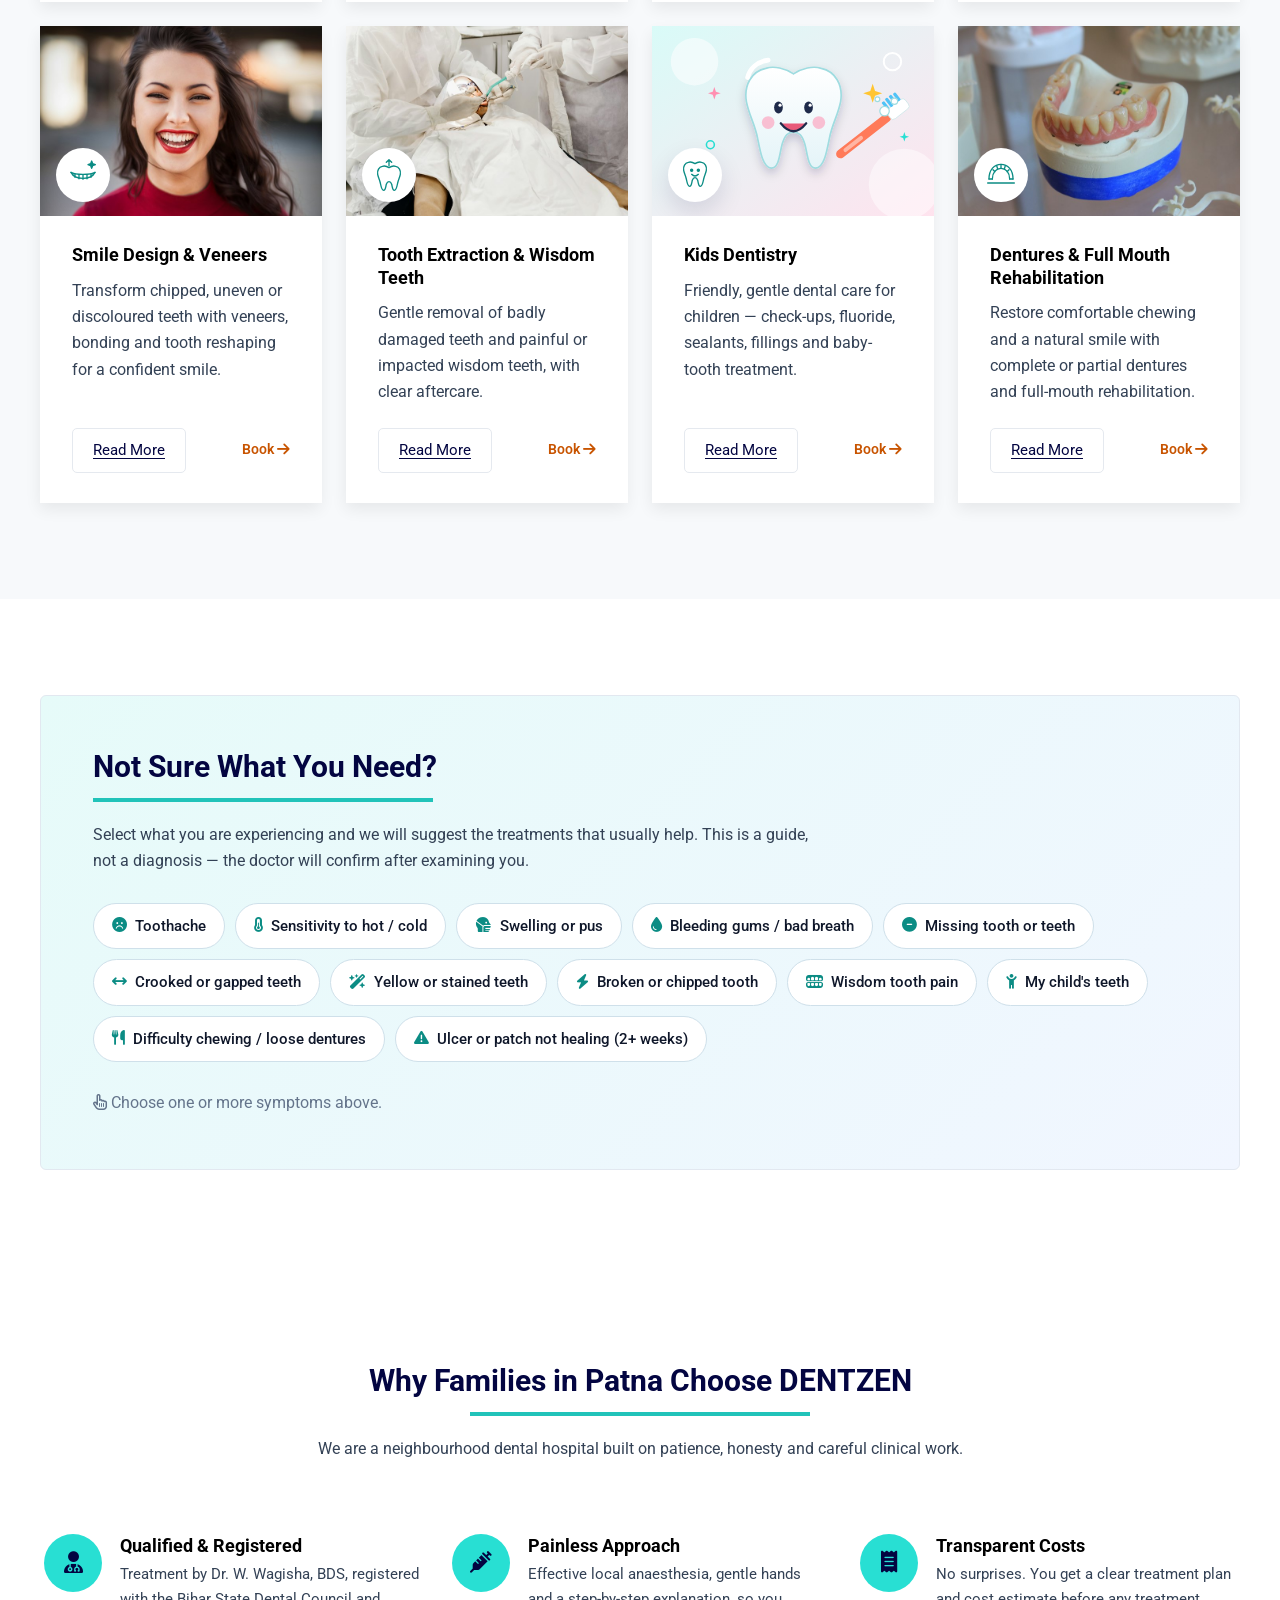
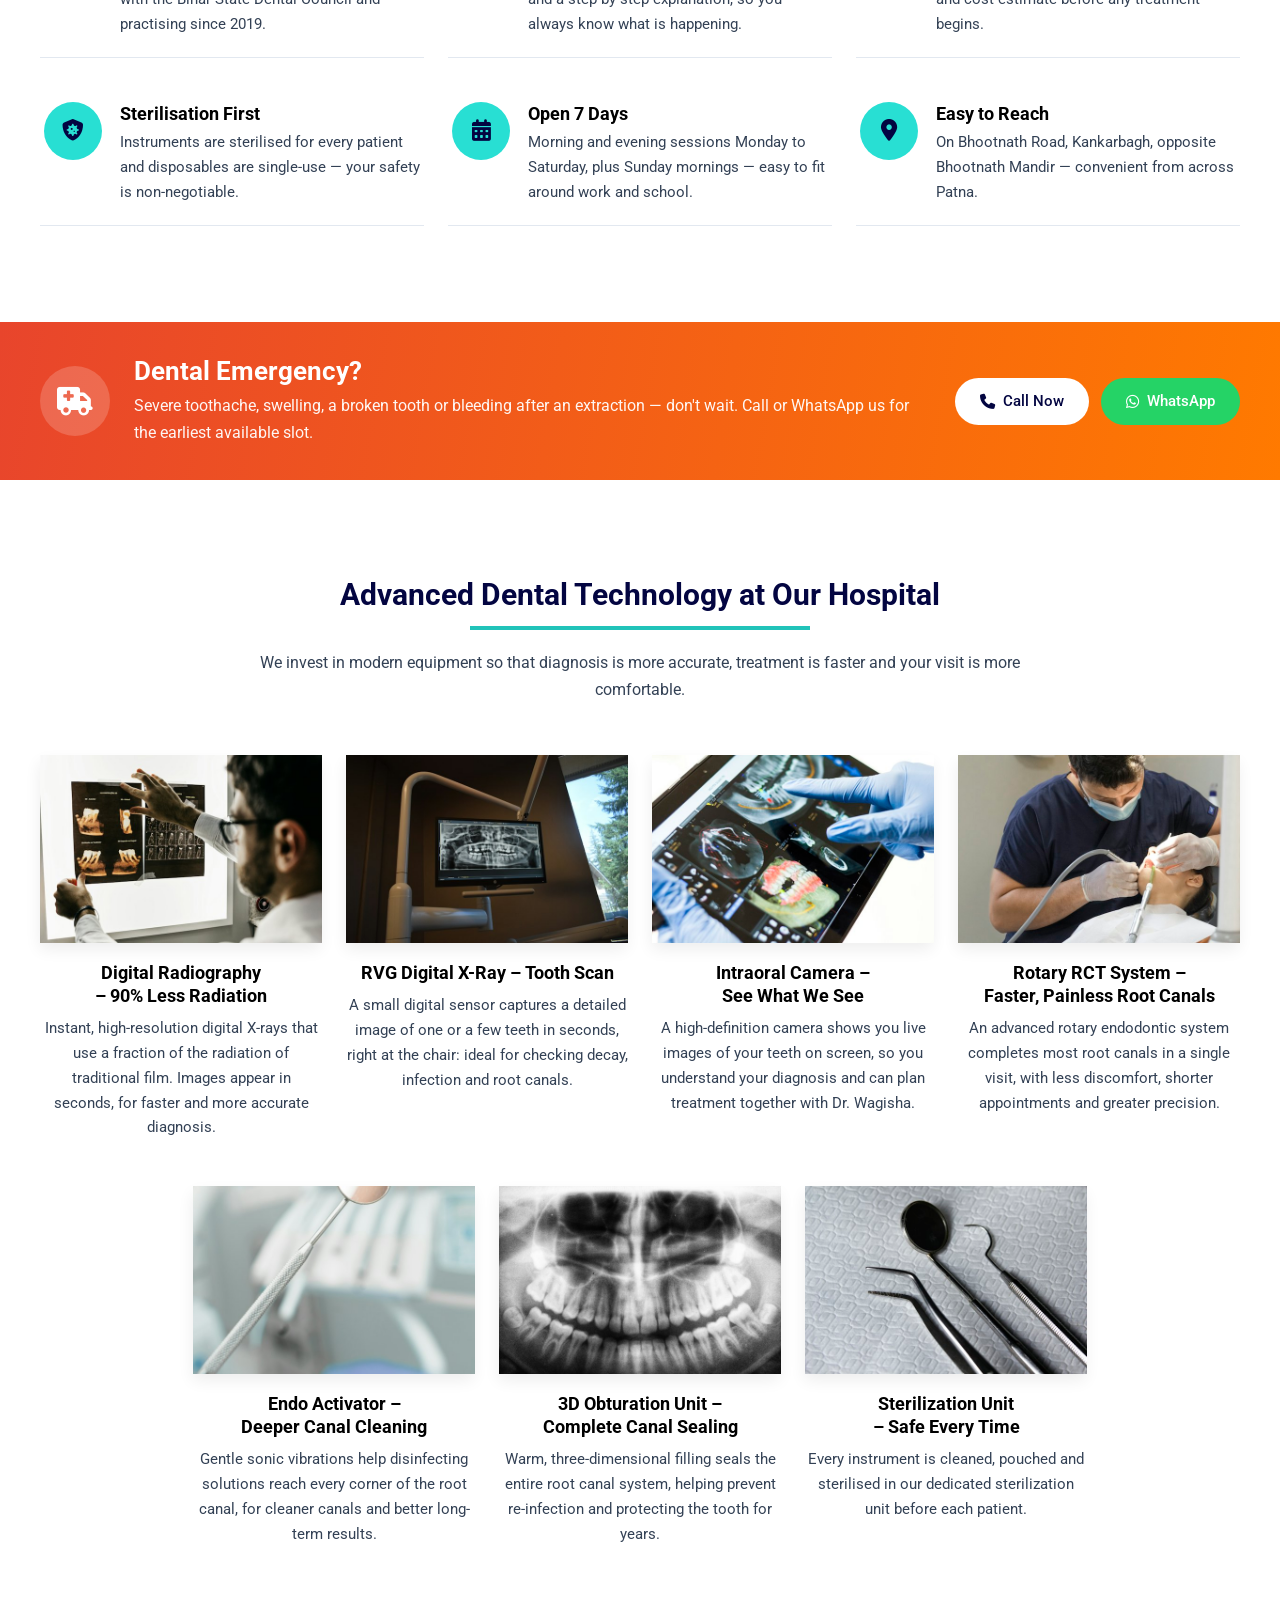
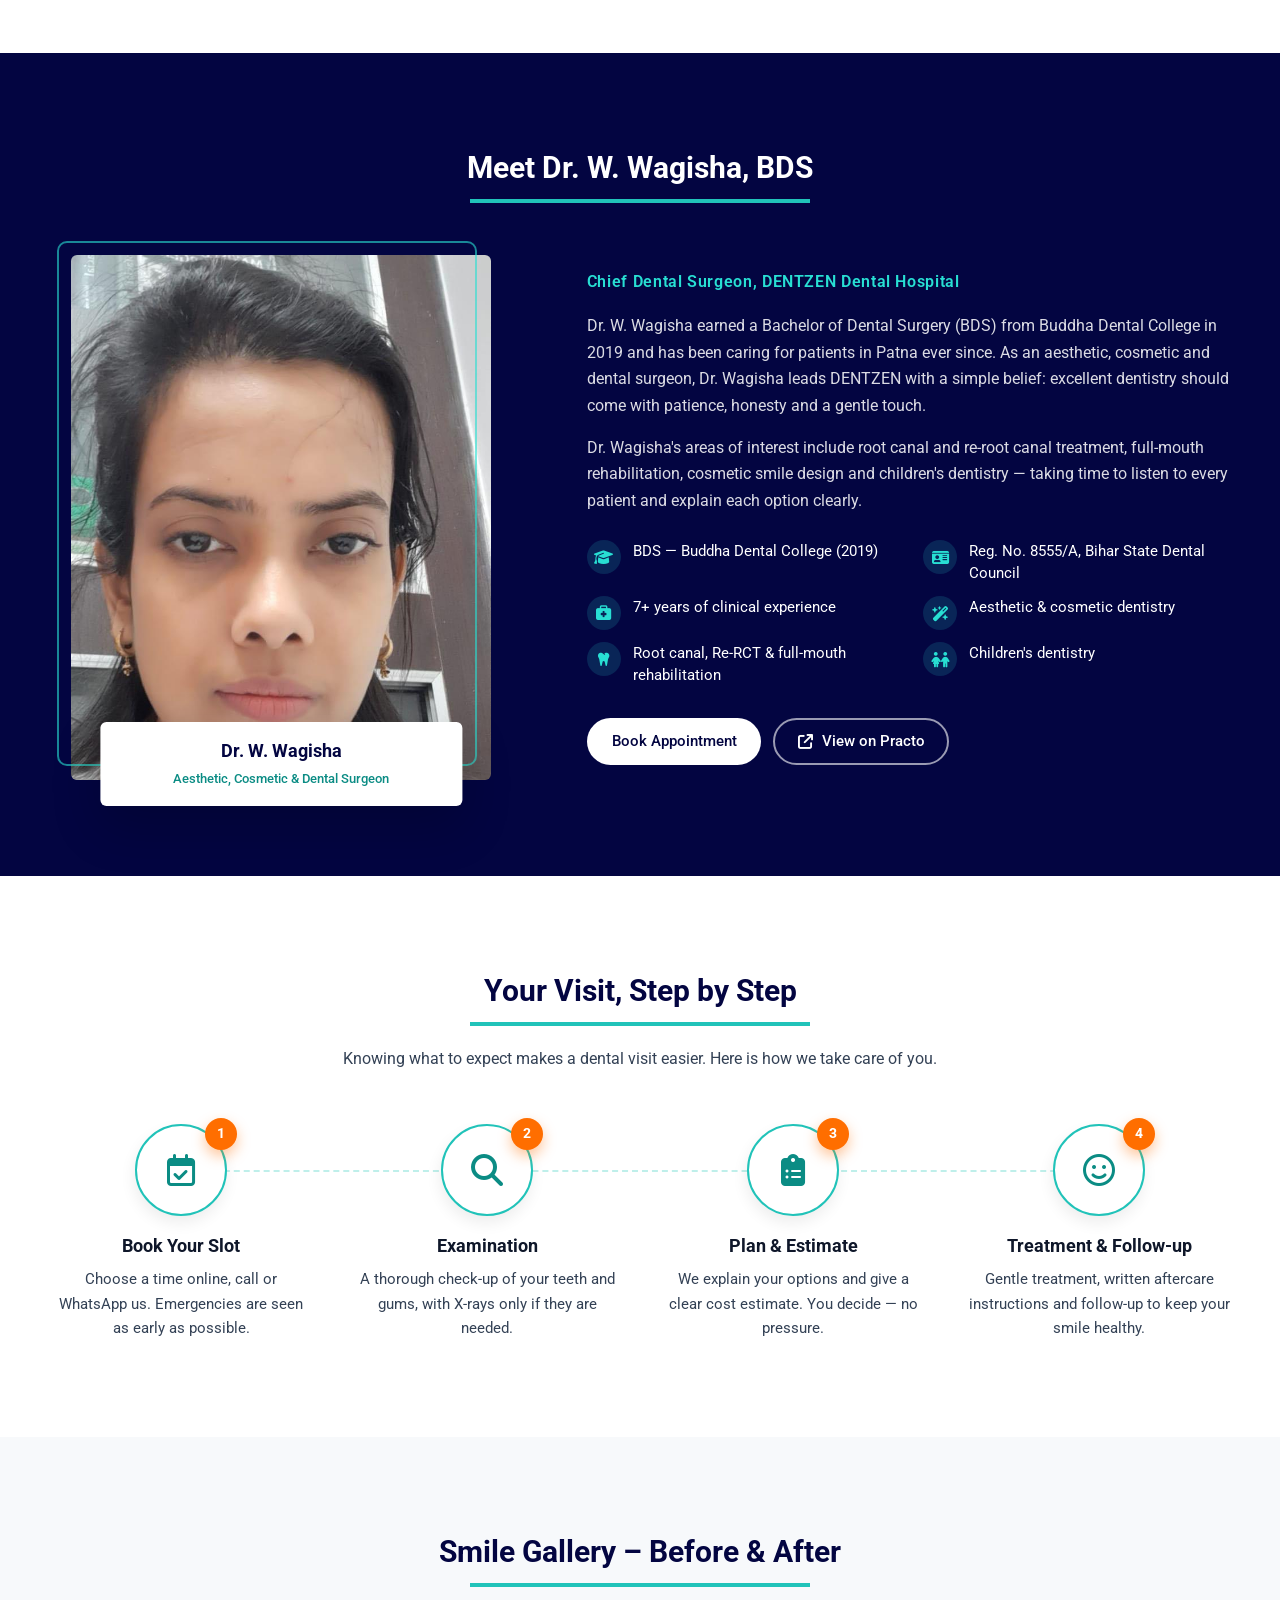
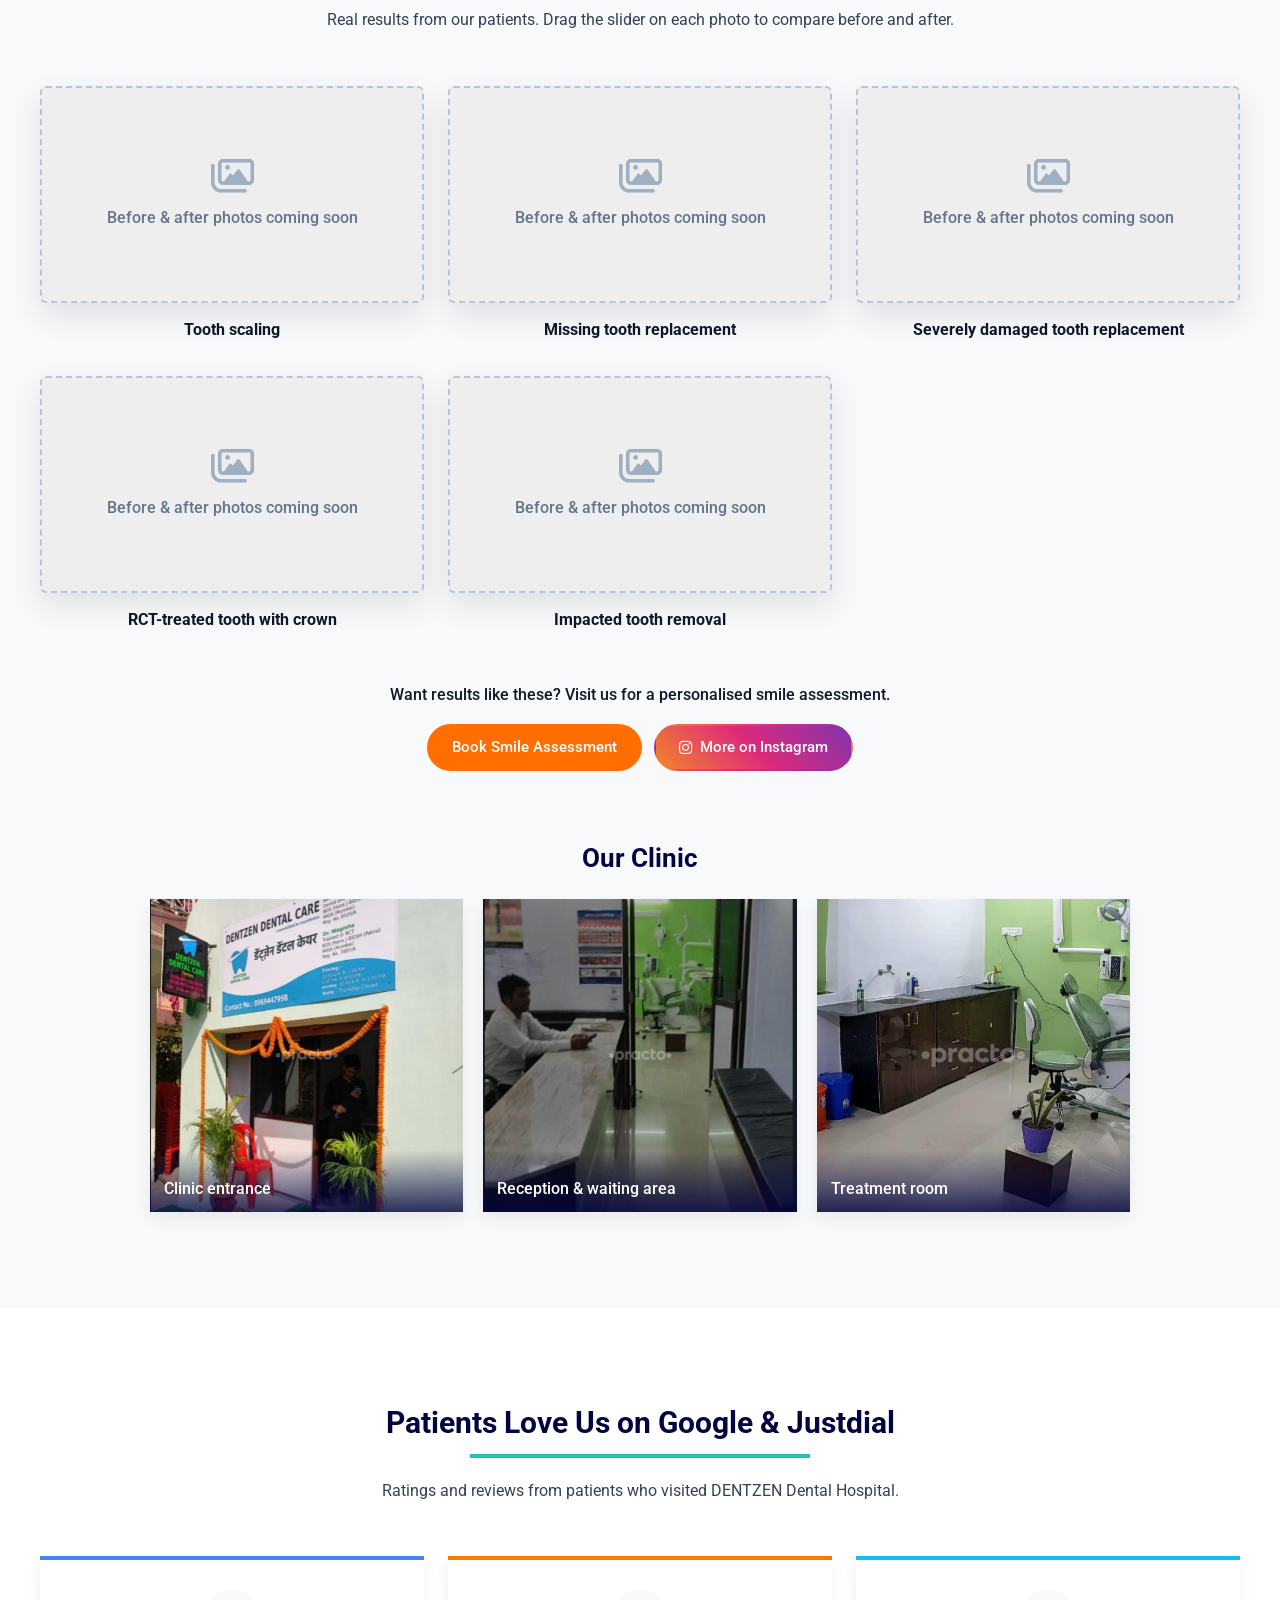
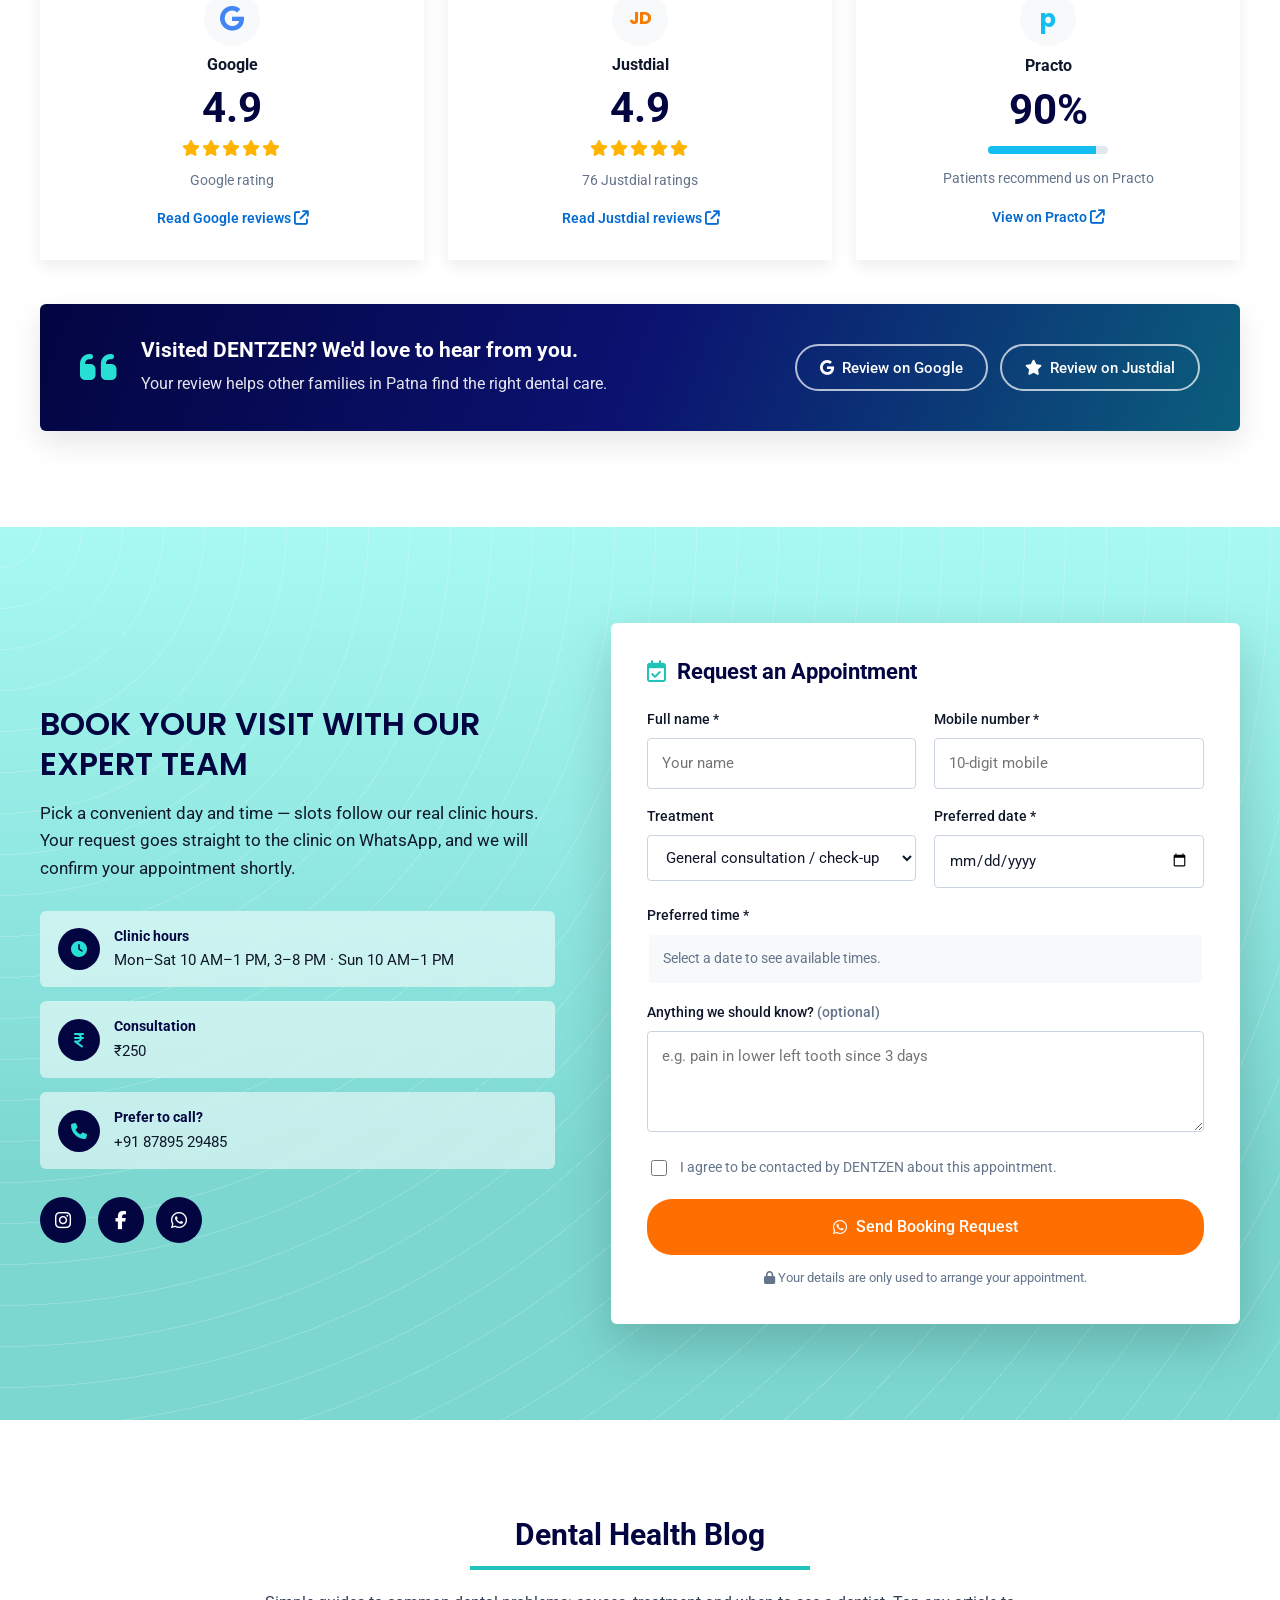
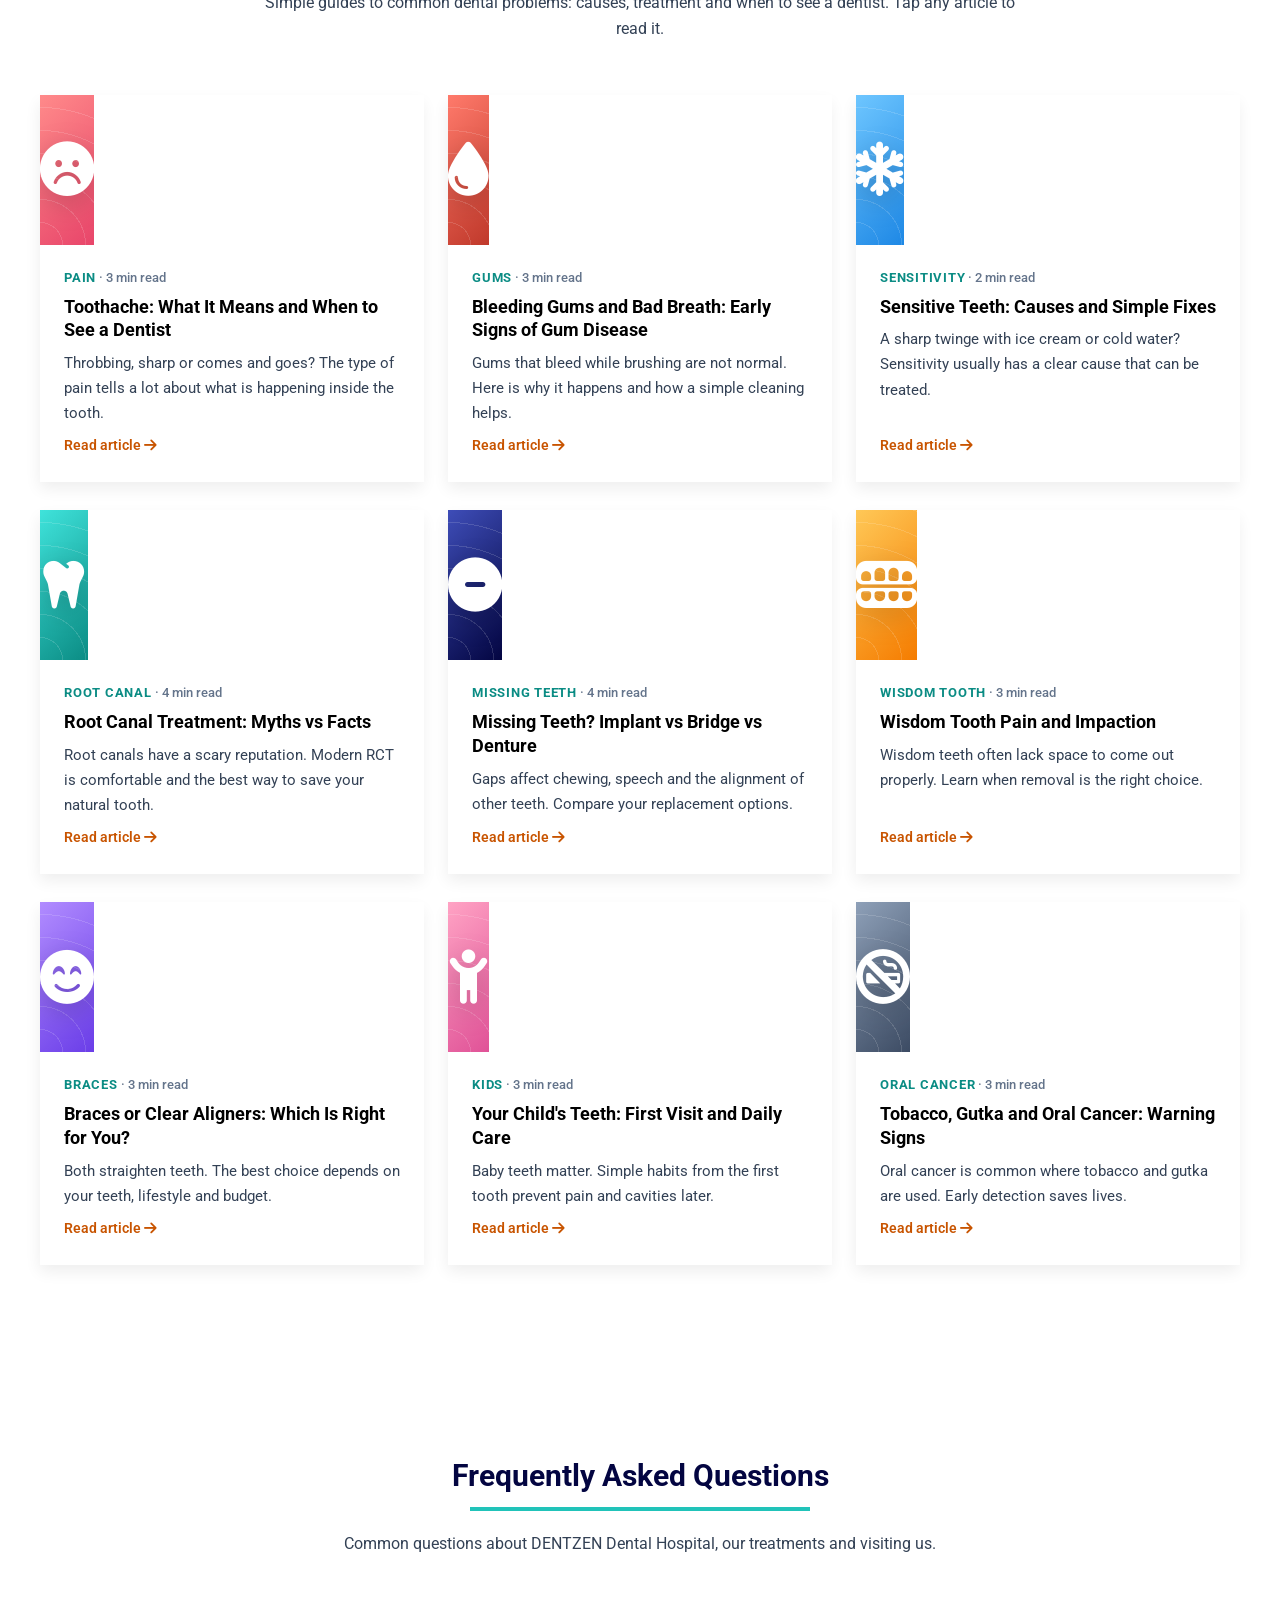
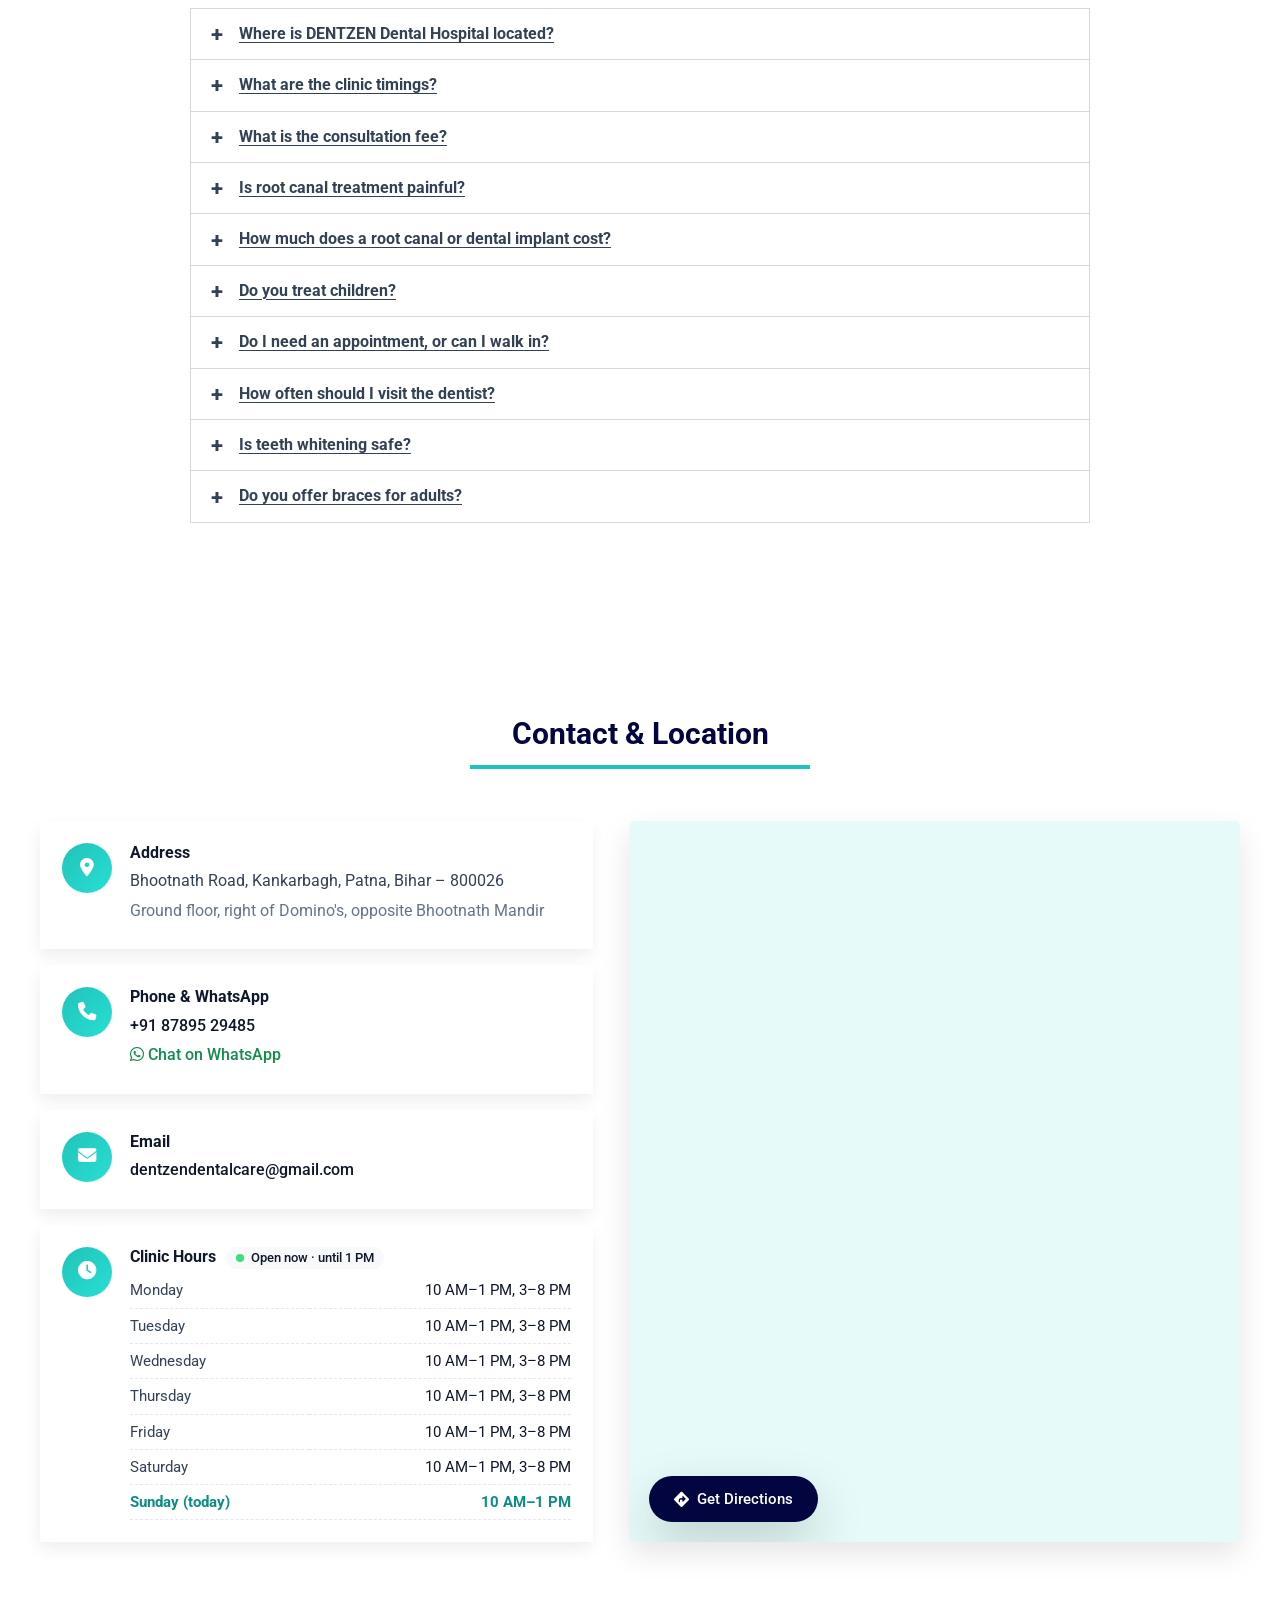
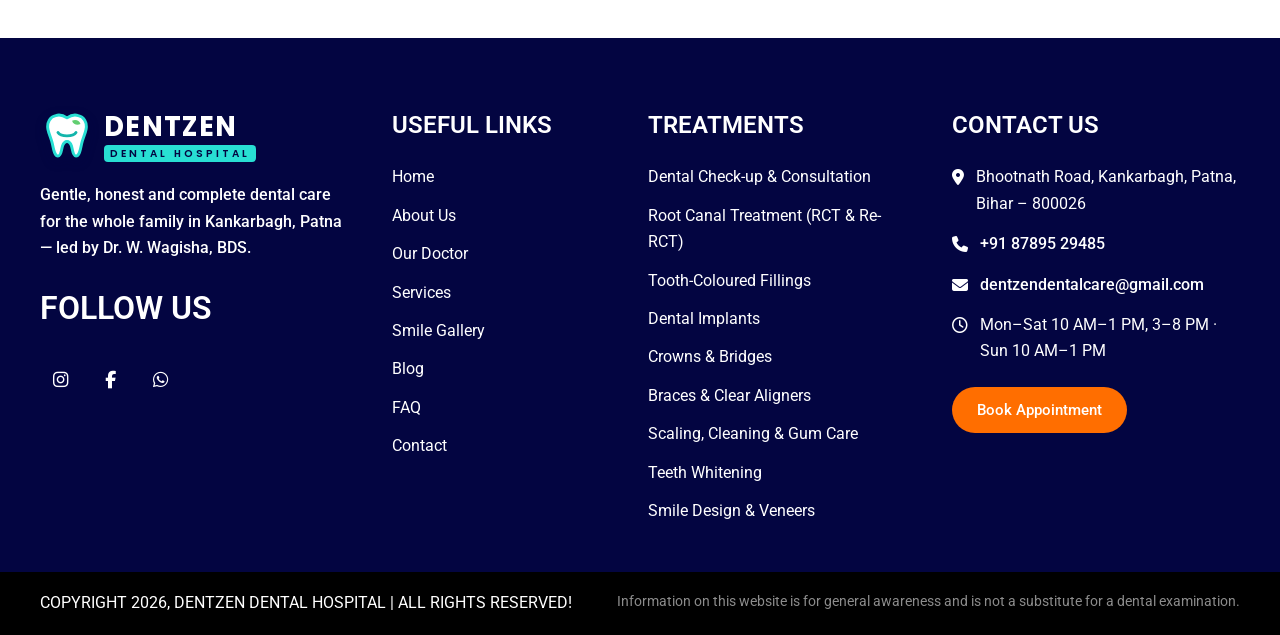
==== commit 2dd9c535: "Add website editor, blog, real counters and before/after gallery - admin.html: a website editor that" ====
--- a/index.html
+++ b/index.html
@@ -19,6 +19,7 @@
   <script>document.documentElement.classList.add('js');</script>
   <script src="assets/js/config.js" defer></script>
   <script src="assets/js/data.js" defer></script>
+  <script src="assets/js/content.js" defer></script>
   <script src="assets/js/main.js" defer></script>
 </head>
 <body>
@@ -61,9 +62,8 @@
           <a href="#services" class="dropdown-toggle" aria-haspopup="true" aria-expanded="false">Services <i class="fa-solid fa-caret-down"></i></a>
           <ul class="dropdown" id="servicesDropdown"></ul>
         </li>
-        <li><a href="#doctor">Our Doctor</a></li>
         <li><a href="#gallery">Smile Gallery</a></li>
-        <li><a href="#tips">Dental Tips</a></li>
+        <li><a href="#blog">Blog</a></li>
         <li><a href="#contact">Contact</a></li>
       </ul>
       <a href="#appointment" class="btn btn-accent nav-cta-mobile">Book Appointment</a>
@@ -151,19 +151,17 @@
 <section class="section about" id="about">
   <div class="container about-grid">
     <div class="about-visual reveal">
-      <img class="about-photo" src="images/clinic/treatment-room.jpg" alt="Treatment room at DENTZEN Dental Hospital, Kankarbagh" loading="lazy">
+      <div class="about-photo-slot" id="aboutPhoto">
+        <div class="photo-vacant"><i class="fa-regular fa-image"></i><span>Photo coming soon</span></div>
+      </div>
       <div class="exp-badge"><strong data-bind="years">7</strong><span>+ Years of<br>Experience</span></div>
     </div>
     <div class="about-text reveal">
-      <h2 class="section-title left">Healthy Smiles, Delivered with a Calm &amp; Gentle Touch</h2>
-      <p>At <strong>DENTZEN Dental Hospital</strong>, we believe a visit to the dentist should feel calm — not stressful. Led by <strong>Dr. W. Wagisha, BDS</strong>, an aesthetic, cosmetic and dental surgeon, our clinic on Bhootnath Road, Kankarbagh offers complete dental care for the whole family under one roof.</p>
-      <p>Every treatment begins with a careful examination and an honest conversation. We explain your options in simple language, share a clear cost estimate before we begin, and use gentle techniques so that even nervous patients feel at ease.</p>
-      <ul class="check-list">
-        <li><i class="fa-solid fa-check"></i> Check-ups, fillings, root canals &amp; extractions</li>
-        <li><i class="fa-solid fa-check"></i> Implants, crowns, bridges &amp; dentures</li>
-        <li><i class="fa-solid fa-check"></i> Braces, aligners, whitening &amp; smile design</li>
-        <li><i class="fa-solid fa-check"></i> Friendly dental care for children</li>
-      </ul>
+      <h2 class="section-title left">Dr. W. Wagisha – Trusted &amp; Best Dentist in Patna for RCT, Implants &amp; Braces</h2>
+      <p>At DENTZEN Dental Hospital, we bring together clinical expertise and modern technology to give you comfortable, pain-free and long-lasting dental care. Whether you need a root canal, a dental implant, braces or a complete smile makeover, Dr. W. Wagisha and her team are ready to help at our clinic on Bhootnath Road, Kankarbagh, Patna.</p>
+      <p>Our team is as passionate as it is skilled. We keep learning through regular training so that you benefit from the latest advances in dentistry, and every treatment plan is designed around your needs, your goals and your budget.</p>
+      <p>We have built our clinic to feel calm and welcoming. Modern equipment keeps every visit smooth and efficient, and our friendly staff will put you at ease from the moment you walk in. Our aim is simple: every patient should leave with a healthy, confident smile.</p>
+      <p>Families across Patna trust us for honest advice and careful treatment, and we work hard to keep that trust. Whether you need preventive care, restorative treatment or a cosmetic upgrade, our team is always ready to answer your questions and give you the very best care.</p>
       <div class="btn-row">
         <a href="#appointment" class="btn btn-navy">Book Appointment</a>
         <a href="#doctor" class="btn btn-link">Meet the doctor <i class="fa-solid fa-arrow-right"></i></a>
@@ -234,14 +232,17 @@
 <section class="section tech" id="technology">
   <div class="container">
     <div class="section-head reveal">
-      <h2 class="section-title">Modern Dentistry, Gentle Touch</h2>
-      <p class="section-sub">Up-to-date techniques and materials make diagnosis more accurate, treatment more comfortable and results longer-lasting.</p>
+      <h2 class="section-title">Advanced Dental Technology at Our Hospital</h2>
+      <p class="section-sub">We invest in modern equipment so that diagnosis is more accurate, treatment is faster and your visit is more comfortable.</p>
     </div>
     <div class="tech-grid">
-      <div class="tech-card reveal"><img src="images/tech/xray.jpg" alt="Digital dental X-ray on a clinic monitor" loading="lazy"><h3>Digital X-Rays</h3><p>Quick, high-clarity images with far lower radiation than traditional film, for accurate diagnosis.</p></div>
-      <div class="tech-card reveal"><img src="images/tech/rotary.jpg" alt="Dentist performing a root canal with rotary instruments" loading="lazy"><h3>Rotary Root Canal</h3><p>Precise rotary instruments make root canal treatment faster and more comfortable, often in fewer visits.</p></div>
-      <div class="tech-card reveal"><img src="images/tech/sterilisation.jpg" alt="Sterilised dental instruments" loading="lazy"><h3>Autoclave Sterilisation</h3><p>Instruments are cleaned, pouched and sterilised in an autoclave before every patient.</p></div>
-      <div class="tech-card reveal"><img src="images/tech/materials.jpg" alt="Tooth-coloured dental restorations on models" loading="lazy"><h3>Tooth-Coloured Materials</h3><p>Composite, ceramic and zirconia restorations that look natural and blend with your smile.</p></div>
+      <div class="tech-card reveal"><img src="images/tech/digital-radiography.jpg" alt="Dentist examining digital dental X-rays" loading="lazy"><h3>Digital Radiography – 90% Less Radiation</h3><p>Instant, high-resolution digital X-rays that use a fraction of the radiation of traditional film. Images appear in seconds, for faster and more accurate diagnosis.</p></div>
+      <div class="tech-card reveal"><img src="images/tech/rvg.jpg" alt="RVG digital X-ray displayed on a clinic monitor" loading="lazy"><h3>RVG Digital X-Ray – Tooth Scan</h3><p>A small digital sensor captures a detailed image of one or a few teeth in seconds, right at the chair: ideal for checking decay, infection and root canals.</p></div>
+      <div class="tech-card reveal"><img src="images/tech/intraoral-camera.jpg" alt="Dentist showing a patient a scan of their teeth" loading="lazy"><h3>Intraoral Camera – See What We See</h3><p>A high-definition camera shows you live images of your teeth on screen, so you understand your diagnosis and can plan treatment together with Dr. Wagisha.</p></div>
+      <div class="tech-card reveal"><img src="images/tech/rotary.jpg" alt="Dentist performing a root canal with a rotary system" loading="lazy"><h3>Rotary RCT System – Faster, Painless Root Canals</h3><p>An advanced rotary endodontic system completes most root canals in a single visit, with less discomfort, shorter appointments and greater precision.</p></div>
+      <div class="tech-card reveal"><img src="images/tech/endo-activator.jpg" alt="Dental instrument in a modern clinic" loading="lazy"><h3>Endo Activator – Deeper Canal Cleaning</h3><p>Gentle sonic vibrations help disinfecting solutions reach every corner of the root canal, for cleaner canals and better long-term results.</p></div>
+      <div class="tech-card reveal"><img src="images/tech/obturation.jpg" alt="Dental X-ray showing sealed teeth" loading="lazy"><h3>3D Obturation Unit – Complete Canal Sealing</h3><p>Warm, three-dimensional filling seals the entire root canal system, helping prevent re-infection and protecting the tooth for years.</p></div>
+      <div class="tech-card reveal"><img src="images/tech/sterilisation.jpg" alt="Sterilised dental instruments" loading="lazy"><h3>Sterilization Unit – Safe Every Time</h3><p>Every instrument is cleaned, pouched and sterilised in our dedicated sterilization unit before each patient.</p></div>
     </div>
   </div>
 </section>
@@ -299,87 +300,15 @@
 <section class="section gallery" id="gallery">
   <div class="container">
     <div class="section-head reveal">
-      <h2 class="section-title">See the Difference a Healthy Smile Makes</h2>
-      <p class="section-sub">Drag the slider to compare before and after.</p>
-    </div>
-    <div class="ba-list" id="baList">
-      <figure class="ba reveal" data-ba>
-        <div class="ba-stage">
-          <div class="ba-layer ba-after">
-            <svg viewBox="0 0 600 340" aria-hidden="true">
-              <rect width="600" height="340" fill="#E7FAF8"/>
-              <path d="M70 165Q300 132 530 165Q300 300 70 165Z" fill="#5A1726"/>
-              <g clip-path="url(#mouthClip)">
-                <g fill="#F4F8FA" stroke="#D5E2E9" stroke-width="2">
-                  <rect x="200" y="212" width="32" height="60" rx="10"/><rect x="232" y="216" width="34" height="60" rx="10"/>
-                  <rect x="266" y="216" width="34" height="60" rx="10"/><rect x="300" y="216" width="34" height="60" rx="10"/>
-                  <rect x="334" y="216" width="34" height="60" rx="10"/><rect x="368" y="212" width="32" height="60" rx="10"/>
-                </g>
-                <g fill="url(#gWhite)" stroke="#D5E2E9" stroke-width="2">
-                  <rect x="108" y="110" width="30" height="82" rx="12"/><rect x="138" y="110" width="34" height="88" rx="13"/>
-                  <rect x="172" y="110" width="38" height="96" rx="15"/><rect x="210" y="110" width="40" height="94" rx="15"/>
-                  <rect x="250" y="110" width="50" height="102" rx="16"/><rect x="300" y="110" width="50" height="102" rx="16"/>
-                  <rect x="350" y="110" width="40" height="94" rx="15"/><rect x="390" y="110" width="38" height="96" rx="15"/>
-                  <rect x="428" y="110" width="34" height="88" rx="13"/><rect x="462" y="110" width="30" height="82" rx="12"/>
-                </g>
-                <path d="M262 160v34M312 160v34" stroke="#fff" stroke-width="5" stroke-linecap="round" opacity=".9"/>
-              </g>
-              <path d="M70 165C130 105 230 92 300 118C370 92 470 105 530 165Q300 132 70 165Z" fill="#C95C70"/>
-              <path d="M70 165Q300 300 530 165C450 330 150 330 70 165Z" fill="#DA7487"/>
-              <path d="M222 292c50 10 106 10 156 0" stroke="#fff" stroke-opacity=".35" stroke-width="8" stroke-linecap="round" fill="none"/>
-              <path d="M190 120c30-10 60-10 85 0" stroke="#fff" stroke-opacity=".3" stroke-width="6" stroke-linecap="round" fill="none"/>
-            </svg>
-          </div>
-          <div class="ba-layer ba-before">
-            <svg viewBox="0 0 600 340" aria-hidden="true">
-              <rect width="600" height="340" fill="#F6F0E6"/>
-              <path d="M70 165Q300 132 530 165Q300 300 70 165Z" fill="#4E1421"/>
-              <g clip-path="url(#mouthClip)">
-                <g fill="#D8C48E" stroke="#A88B4E" stroke-width="2">
-                  <rect x="200" y="214" width="32" height="60" rx="10" transform="rotate(-8 216 240)"/><rect x="232" y="220" width="34" height="60" rx="10" transform="rotate(10 249 245)"/>
-                  <rect x="264" y="214" width="34" height="60" rx="10"/><rect x="300" y="220" width="34" height="60" rx="10" transform="rotate(-9 317 245)"/>
-                  <rect x="334" y="216" width="34" height="60" rx="10" transform="rotate(6 351 245)"/><rect x="368" y="214" width="32" height="60" rx="10"/>
-                </g>
-                <g fill="url(#gStained)" stroke="#A88B4E" stroke-width="2">
-                  <rect x="108" y="110" width="30" height="80" rx="12"/><rect x="138" y="110" width="34" height="84" rx="13" transform="rotate(4 155 150)"/>
-                  <rect x="172" y="114" width="38" height="98" rx="15" transform="rotate(-5 191 160)"/><rect x="212" y="110" width="38" height="88" rx="15" transform="rotate(9 231 155)"/>
-                  <rect x="246" y="110" width="50" height="104" rx="16" transform="rotate(-3 271 160)"/><rect x="306" y="110" width="48" height="98" rx="16" transform="rotate(6 330 160)"/>
-                  <rect x="354" y="112" width="38" height="90" rx="15" transform="rotate(-10 373 157)"/><rect x="390" y="114" width="38" height="100" rx="15" transform="rotate(5 409 162)"/>
-                  <rect x="428" y="110" width="34" height="84" rx="13" transform="rotate(-4 445 150)"/><rect x="462" y="110" width="30" height="80" rx="12"/>
-                </g>
-                <g fill="#8E6A2E" opacity=".55">
-                  <ellipse cx="272" cy="168" rx="16" ry="6"/><ellipse cx="330" cy="166" rx="14" ry="5"/><ellipse cx="231" cy="164" rx="10" ry="5"/>
-                  <ellipse cx="373" cy="165" rx="10" ry="5"/><circle cx="266" cy="200" r="5"/><circle cx="338" cy="196" r="4"/><circle cx="190" cy="190" r="4"/>
-                  <ellipse cx="300" cy="226" rx="20" ry="4"/>
-                </g>
-              </g>
-              <path d="M70 165C130 105 230 92 300 118C370 92 470 105 530 165Q300 132 70 165Z" fill="#C95C70"/>
-              <path d="M70 165Q300 300 530 165C450 330 150 330 70 165Z" fill="#DA7487"/>
-              <path d="M222 292c50 10 106 10 156 0" stroke="#fff" stroke-opacity=".35" stroke-width="8" stroke-linecap="round" fill="none"/>
-              <path d="M190 120c30-10 60-10 85 0" stroke="#fff" stroke-opacity=".3" stroke-width="6" stroke-linecap="round" fill="none"/>
-            </svg>
-          </div>
-          <span class="ba-label ba-l-before">Before</span>
-          <span class="ba-label ba-l-after">After</span>
-          <div class="ba-handle" aria-hidden="true"><span><i class="fa-solid fa-left-right"></i></span></div>
-          <input type="range" min="0" max="100" value="50" class="ba-range" aria-label="Compare before and after">
-        </div>
-        <figcaption><strong>Cleaning, whitening &amp; alignment</strong> <span class="muted">— illustration</span></figcaption>
-      </figure>
-      <div class="ba-side reveal">
-        <h3>Cosmetic treatments we offer</h3>
-        <ul class="check-list">
-          <li><i class="fa-solid fa-check"></i> Professional scaling &amp; polishing</li>
-          <li><i class="fa-solid fa-check"></i> In-clinic teeth whitening</li>
-          <li><i class="fa-solid fa-check"></i> Veneers, bonding &amp; tooth reshaping</li>
-          <li><i class="fa-solid fa-check"></i> Braces &amp; clear aligners</li>
-          <li><i class="fa-solid fa-check"></i> Ceramic &amp; zirconia crowns</li>
-        </ul>
-        <p>Every smile is different. Visit us for a personalised smile assessment and see real patient results on our Instagram.</p>
-        <div class="btn-row">
-          <a href="#appointment" class="btn btn-gradient" data-book="cosmetic">Book Smile Assessment</a>
-          <a href="#" class="btn btn-insta" data-social-link="instagram" target="_blank" rel="noopener"><i class="fa-brands fa-instagram"></i> Instagram</a>
-        </div>
+      <h2 class="section-title">Smile Gallery – Before &amp; After</h2>
+      <p class="section-sub">Real results from our patients. Drag the slider on each photo to compare before and after.</p>
+    </div>
+    <div class="ba-grid" id="baGrid"></div>
+    <div class="gallery-cta reveal">
+      <p>Want results like these? Visit us for a personalised smile assessment.</p>
+      <div class="btn-row center">
+        <a href="#appointment" class="btn btn-accent" data-book="cosmetic">Book Smile Assessment</a>
+        <a href="#" class="btn btn-insta" data-social-link="instagram" target="_blank" rel="noopener"><i class="fa-brands fa-instagram"></i> More on Instagram</a>
       </div>
     </div>
     <div class="clinic-photos" id="clinicPhotos" hidden>
@@ -393,8 +322,10 @@
 <section class="section reviews" id="reviews">
   <div class="container">
     <div class="section-head reveal">
-      <h2 class="section-title">What Our Patients Say</h2>
-    </div>
+      <h2 class="section-title">Patients Love Us on Google &amp; Justdial</h2>
+      <p class="section-sub">Ratings and reviews from patients who visited DENTZEN Dental Hospital.</p>
+    </div>
+    <div class="rating-cards reveal" id="ratingCards"></div>
     <div class="reviews-slider" id="reviewsSlider" hidden>
       <div class="reviews-track" id="reviewsTrack"></div>
       <div class="reviews-nav">
@@ -406,11 +337,11 @@
       <i class="fa-solid fa-quote-left"></i>
       <div>
         <h3>Visited DENTZEN? We'd love to hear from you.</h3>
-        <p>Your feedback helps other families in Patna find the right dental care — and helps us keep improving.</p>
+        <p>Your review helps other families in Patna find the right dental care.</p>
       </div>
       <div class="btn-row">
-        <a href="#" class="btn btn-white-outline" data-social-link="googleReview" target="_blank" rel="noopener"><i class="fa-brands fa-google"></i> Read &amp; write Google reviews</a>
-        <a href="#" class="btn btn-white-outline" data-social-link="practo" target="_blank" rel="noopener"><i class="fa-solid fa-star"></i> Review on Practo</a>
+        <a href="#" class="btn btn-white-outline" data-social-link="googleReview" target="_blank" rel="noopener"><i class="fa-brands fa-google"></i> Review on Google</a>
+        <a href="#" class="btn btn-white-outline" data-social-link="justdial" target="_blank" rel="noopener"><i class="fa-solid fa-star"></i> Review on Justdial</a>
       </div>
     </div>
   </div>
@@ -487,14 +418,14 @@
   </div>
 </section>
 
-<!-- ============ DENTAL TIPS (new feature) ============ -->
-<section class="section tips" id="tips">
-  <div class="container">
-    <div class="section-head reveal">
-      <h2 class="section-title">Simple Habits for a Healthier Smile</h2>
-      <p class="section-sub">Good oral health starts at home. These everyday habits make a big difference between visits.</p>
-    </div>
-    <div class="tips-grid" id="tipsGrid"></div>
+<!-- ============ BLOG ============ -->
+<section class="section blog" id="blog">
+  <div class="container">
+    <div class="section-head reveal">
+      <h2 class="section-title">Dental Health Blog</h2>
+      <p class="section-sub">Simple guides to common dental problems: causes, treatment and when to see a dentist. Tap any article to read it.</p>
+    </div>
+    <div class="blog-grid" id="blogGrid"></div>
   </div>
 </section>
 
@@ -585,11 +516,11 @@
         <li><a href="#home">Home</a></li>
         <li><a href="#about">About Us</a></li>
         <li><a href="#doctor">Our Doctor</a></li>
-        <li><a href="#finder">Treatment Finder</a></li>
+        <li><a href="#services">Services</a></li>
         <li><a href="#gallery">Smile Gallery</a></li>
-        <li><a href="#tips">Dental Tips</a></li>
+        <li><a href="#blog">Blog</a></li>
         <li><a href="#faq">FAQ</a></li>
-        <li><a href="#appointment">Book Appointment</a></li>
+        <li><a href="#contact">Contact</a></li>
       </ul>
     </div>
     <div class="f-col">
--- a/assets/css/style.css
+++ b/assets/css/style.css
@@ -196,17 +196,23 @@
 
 /* ---------- Stats band ---------- */
 .stats { background: linear-gradient(95deg, var(--stats-from) 0%, var(--stats-to) 100%); }
-.stats-grid { display: grid; grid-template-columns: repeat(3, 1fr); border-left: 1px solid rgba(255, 255, 255, .8); }
-.stat { display: flex; align-items: center; gap: 14px; padding: 24px 28px; border-right: 1px solid rgba(255, 255, 255, .8); border-bottom: 1px solid rgba(255, 255, 255, .8); color: #fff; }
-.stat:nth-last-child(-n+3) { border-bottom: 0; }
+.stats-grid { display: flex; flex-wrap: wrap; justify-content: center; }
+.stat { flex: 0 0 20%; min-width: 0; display: flex; align-items: center; gap: 12px; padding: 22px 16px; outline: 1px solid rgba(255, 255, 255, .8); outline-offset: -1px; color: #fff; }
+.stat-ic.is-svg svg { width: 32px; height: 32px; fill: none; stroke: currentColor; stroke-width: 2.4; stroke-linecap: round; stroke-linejoin: round; }
+.stat-badge { font-family: var(--font-nav); font-weight: 800; font-size: 1.05rem; color: #F57C00; letter-spacing: -.02em; }
+.stat-badge.sm { font-size: .7rem; color: #0FA5D8; }
 .stat-ic { width: 54px; height: 54px; flex-shrink: 0; display: grid; place-items: center; border-radius: 10px; background: #fff; color: var(--dark); font-size: 1.5rem; }
 .stat:nth-child(even) .stat-ic { color: #E53935; }
-.stat-num { font-family: var(--font-head); font-weight: 600; font-size: 1.75rem; line-height: 1.2; }
+.stat-num { font-family: var(--font-head); font-weight: 600; font-size: 1.6rem; line-height: 1.2; white-space: nowrap; }
 .stat-label { font-size: .92rem; line-height: 1.35; opacity: .95; }
 
 /* ---------- About ---------- */
 .about-grid { display: grid; grid-template-columns: 1fr 1.1fr; gap: 64px; align-items: center; }
 .about-visual { position: relative; }
+.about-photo-slot { width: 100%; aspect-ratio: 5 / 4; }
+.photo-vacant { width: 100%; height: 100%; display: grid; place-content: center; justify-items: center; gap: 10px; border: 2px dashed #B7C6D6; border-radius: var(--radius-lg); background: var(--soft); color: var(--muted); font-weight: 500; }
+.photo-vacant i { font-size: 2.6rem; color: #9FB0C3; }
+.about-photo-slot .about-photo { height: 100%; aspect-ratio: auto; }
 .about-photo { width: 100%; aspect-ratio: 5 / 3; object-fit: cover; border-radius: var(--radius-lg); box-shadow: var(--shadow); }
 .about-tiles { position: relative; display: grid; grid-template-columns: 1fr 1fr; gap: 18px; }
 .a-tile { background: #fff; border-radius: var(--radius); padding: 24px 20px; box-shadow: var(--shadow-sm); transition: transform .3s, box-shadow .3s; }
@@ -291,11 +297,12 @@
 
 /* ---------- Technology ---------- */
 .tech { background: #fff; }
-.tech-grid { display: grid; grid-template-columns: repeat(4, 1fr); gap: 24px; }
+.tech-grid { display: flex; flex-wrap: wrap; justify-content: center; gap: 36px 24px; }
+.tech-grid > .tech-card { flex: 0 0 calc((100% - 72px) / 4); }
 .tech-card { text-align: center; padding: 0 0 10px; }
 .tech-card img { width: 100%; aspect-ratio: 3 / 2; object-fit: cover; margin-bottom: 18px; box-shadow: var(--shadow-sm); }
 .tech-card i { width: 76px; height: 76px; display: grid; place-items: center; margin: 0 auto 18px; border-radius: 50%; background: linear-gradient(135deg, var(--primary-2), var(--brand)); color: #fff; font-size: 1.8rem; box-shadow: 0 10px 22px rgb(var(--brand-rgb) / .35); }
-.tech-card h3 { font-size: 1.375rem; font-weight: 600; color: #000; }
+.tech-card h3 { font-size: 1.15rem; font-weight: 700; color: #000; text-wrap: balance; }
 .tech-card p { font-size: .94rem; margin: 0; }
 
 /* ---------- Doctor ---------- */
@@ -328,7 +335,12 @@
 
 /* ---------- Smile gallery / before-after ---------- */
 .gallery { background: var(--soft); }
-.ba-list { display: grid; grid-template-columns: 1.25fr .75fr; gap: 48px; align-items: center; }
+.ba-grid { display: grid; grid-template-columns: repeat(3, 1fr); gap: 32px 24px; }
+.ba-vacant { display: grid; place-content: center; justify-items: center; gap: 10px; background: var(--soft); border: 2px dashed #B7C6D6; color: var(--muted); font-weight: 500; text-align: center; padding: 16px; box-shadow: none; }
+.ba-vacant i { font-size: 2.4rem; color: #9FB0C3; }
+.ba-single { width: 100%; height: 100%; object-fit: cover; }
+.gallery-cta { text-align: center; margin-top: 48px; }
+.gallery-cta p { color: var(--ink); font-weight: 500; }
 .ba { margin: 0; }
 .ba-stage { position: relative; aspect-ratio: 600 / 340; border-radius: var(--radius-lg); overflow: hidden; box-shadow: var(--shadow); --pos: 50%; user-select: none; background: #eee; }
 .ba-layer { position: absolute; inset: 0; }
@@ -353,6 +365,26 @@
 .photo-gallery figcaption { position: absolute; left: 0; right: 0; bottom: 0; padding: 26px 14px 10px; color: #fff; font-weight: 500; background: linear-gradient(transparent, rgb(var(--dark-rgb) / .8)); }
 
 /* ---------- Reviews ---------- */
+.rating-cards { display: grid; grid-template-columns: repeat(auto-fit, minmax(240px, 1fr)); gap: 24px; margin-bottom: 44px; }
+.rating-card { display: grid; justify-items: center; gap: 6px; padding: 30px 24px; background: #fff; box-shadow: var(--shadow-sm); border-top: 4px solid var(--line); text-align: center; color: var(--text); transition: transform .25s, box-shadow .25s; }
+.rating-card:hover { transform: translateY(-4px); box-shadow: var(--shadow); color: var(--text); }
+.rating-card.src-google { border-top-color: #4285F4; }
+.rating-card.src-jd { border-top-color: #F57C00; }
+.rating-card.src-practo { border-top-color: #14BEF0; }
+.rc-logo { width: 56px; height: 56px; display: grid; place-items: center; border-radius: 50%; background: var(--soft); font-size: 1.6rem; }
+.src-google .rc-logo, .src-google.rv-src { color: #4285F4; }
+.src-jd .rc-logo, .src-jd.rv-src { color: #F57C00; font-family: var(--font-nav); font-size: 1.1rem; }
+.src-practo .rc-logo, .src-practo.rv-src { color: #14BEF0; font-family: var(--font-nav); font-size: 1.5rem; }
+.rc-name { font-weight: 700; color: var(--ink); }
+.rc-score { font-size: 2.6rem; font-weight: 700; line-height: 1.1; color: var(--dark); }
+.rc-stars { color: #FFB400; letter-spacing: 2px; }
+.rc-pct { width: 120px; height: 8px; border-radius: 8px; background: var(--line); overflow: hidden; margin: 6px 0; }
+.rc-pct span { display: block; height: 100%; background: #14BEF0; }
+.rc-sub { font-size: .9rem; color: var(--muted); }
+.rc-btn { margin-top: 8px; font-weight: 600; font-size: .9rem; color: var(--link); }
+.review-top { display: flex; justify-content: space-between; align-items: center; margin-bottom: 12px; }
+.review-top .stars { margin: 0; }
+.rv-src { width: 34px; height: 34px; display: grid; place-items: center; border-radius: 50%; background: var(--soft); font-size: 1rem; }
 .reviews-slider { position: relative; margin-bottom: 40px; }
 .reviews-track { display: grid; grid-auto-flow: column; grid-auto-columns: calc((100% - 48px) / 3); gap: 24px; overflow-x: auto; scroll-snap-type: x mandatory; scroll-behavior: smooth; padding: 8px 4px 20px; scrollbar-width: none; }
 .reviews-track::-webkit-scrollbar { display: none; }
@@ -424,6 +456,41 @@
 .tip h3 { position: relative; z-index: 1; font-size: 1.1rem; color: #000; }
 .tip p { font-size: .95rem; margin: 0; }
 
+/* ---------- Blog ---------- */
+.blog-grid { display: grid; grid-template-columns: repeat(3, 1fr); gap: 28px 24px; }
+.post { display: flex; }
+.post-link { display: flex; flex-direction: column; width: 100%; padding: 0; border: 0; background: #fff; box-shadow: var(--shadow-sm); text-align: left; color: var(--text); transition: transform .25s, box-shadow .25s; }
+.post-link:hover { transform: translateY(-4px); box-shadow: var(--shadow); }
+.post-art { position: relative; height: 150px; display: grid; place-items: center; overflow: hidden; color: #fff; font-size: 3.4rem; }
+.post-art::before { content: ""; position: absolute; inset: 0; background: repeating-radial-gradient(circle at 0 100%, transparent 0 22px, rgba(255, 255, 255, .14) 22px 23px); }
+.post-art i { position: relative; filter: drop-shadow(0 8px 14px rgba(0, 0, 0, .18)); transition: transform .4s; }
+.post-link:hover .post-art i { transform: scale(1.1) rotate(-6deg); }
+.tone-rose { background: linear-gradient(135deg, #FF8A8A, #E8456A); }
+.tone-red { background: linear-gradient(135deg, #FF7A6B, #C0392B); }
+.tone-blue { background: linear-gradient(135deg, #6EC6FF, #1E88E5); }
+.tone-teal { background: linear-gradient(135deg, #3FE3DB, #0B8C84); }
+.tone-navy { background: linear-gradient(135deg, #3E4DB8, #030541); }
+.tone-amber { background: linear-gradient(135deg, #FFC857, #F57C00); }
+.tone-violet { background: linear-gradient(135deg, #B18CFF, #6A3DE8); }
+.tone-pink { background: linear-gradient(135deg, #FFA3C4, #E05297); }
+.tone-slate { background: linear-gradient(135deg, #8EA0B8, #3C4B63); }
+.post-body { display: flex; flex-direction: column; gap: 8px; flex: 1; padding: 22px 24px 24px; }
+.post-meta { font-size: .8rem; color: var(--muted); font-weight: 500; }
+.post-tag { color: var(--primary); font-weight: 700; text-transform: uppercase; letter-spacing: .06em; }
+.post-title { font-size: 1.1rem; font-weight: 700; line-height: 1.35; color: #000; }
+.post-excerpt { font-size: .95rem; flex: 1; }
+.post-more { font-weight: 600; font-size: .9rem; color: var(--accent-text); }
+.article-head { color: #fff; }
+.article-head h2 { color: #fff; }
+.article-head .post-meta { color: rgba(255, 255, 255, .85); }
+.post-icon { width: 64px; height: 64px; flex-shrink: 0; display: grid; place-items: center; border-radius: 50%; background: rgba(255, 255, 255, .2); font-size: 1.8rem; }
+.article h3 { font-size: 1.05rem; color: var(--dark); margin: 20px 0 8px; }
+.article h3:first-child { margin-top: 0; }
+.article ul { display: grid; gap: 6px; margin-bottom: 8px; }
+.article li { position: relative; padding-left: 20px; line-height: 1.55; }
+.article li::before { content: ""; position: absolute; left: 2px; top: .6em; width: 7px; height: 7px; border-radius: 50%; background: var(--primary-2); }
+.article .m-foot { margin-top: 24px; }
+
 /* ---------- FAQ ---------- */
 .faq { background: #fff; }
 .faq-list { display: grid; }
@@ -550,15 +617,16 @@
   .nav-cta-mobile { display: flex; margin-top: 22px; width: 100%; }
   .nav-overlay { position: fixed; inset: 0; background: rgb(var(--dark-rgb) / .5); z-index: 140; }
   .header-actions .nav-toggle { position: relative; z-index: 160; }
-  .why-grid, .tips-grid { grid-template-columns: repeat(2, 1fr); }
-  .tech-grid { grid-template-columns: repeat(2, 1fr); }
+  .why-grid, .tips-grid, .blog-grid, .ba-grid { grid-template-columns: repeat(2, 1fr); }
+  .tech-grid > .tech-card { flex-basis: calc((100% - 24px) / 2); }
+  .stat { flex-basis: 25%; }
   .footer-grid { grid-template-columns: 1fr 1fr; }
 }
 @media (max-width: 960px) {
   .section, .appointment { padding: 76px 0; }
   .slide-inner { grid-template-columns: 1fr; text-align: center; min-height: 0; padding: 0 0 84px; gap: 24px; }
   .slide-photo { position: relative; width: auto; height: 280px; margin-inline: -20px; -webkit-mask-image: linear-gradient(180deg, #000 70%, transparent 100%); mask-image: linear-gradient(180deg, #000 70%, transparent 100%); order: -1; }
-  .stats-grid { grid-template-columns: repeat(3, 1fr); }
+  .stat { flex-basis: 33.333%; }
   .slide-text .lead { margin-inline: auto; }
   .slide-text .btn-row, .hero-points { justify-content: center; }
   .slide-text .eyebrow::before { display: none; }
@@ -586,15 +654,12 @@
   .brand-mark { width: 46px; height: 46px; }
   .brand-text strong { font-size: 1.45rem; }
   .brand-text small { font-size: .56rem; }
-  .stats-grid { grid-template-columns: repeat(2, 1fr); border-left: 0; }
-  .stat { border-right: 0; border-bottom: 1px solid rgba(255, 255, 255, .3); padding: 20px 10px; gap: 12px; }
-  .stat:nth-child(odd) { border-right: 1px solid rgba(255, 255, 255, .3); }
-  .stat:last-child:nth-child(odd) { grid-column: 1 / -1; border-right: 0; justify-content: center; }
-  .stat:nth-last-child(3) { border-bottom: 1px solid rgba(255, 255, 255, .3); }
+  .stat { flex-basis: 50%; padding: 18px 10px; gap: 10px; }
   .stat-ic { width: 46px; height: 46px; font-size: 1.15rem; border-radius: 12px; }
   .stat-num { font-size: 1.5rem; }
   .stat-label { font-size: .82rem; line-height: 1.3; }
-  .why-grid, .tips-grid, .tech-grid, .footer-grid, .m-grid, .doc-creds { grid-template-columns: 1fr; }
+  .why-grid, .tips-grid, .footer-grid, .m-grid, .doc-creds, .blog-grid, .ba-grid { grid-template-columns: 1fr; }
+  .tech-grid > .tech-card { flex-basis: 100%; }
   .form-row { grid-template-columns: 1fr; }
   .appt-card { padding: 26px 20px; }
   .reviews-track { grid-auto-columns: 88%; }
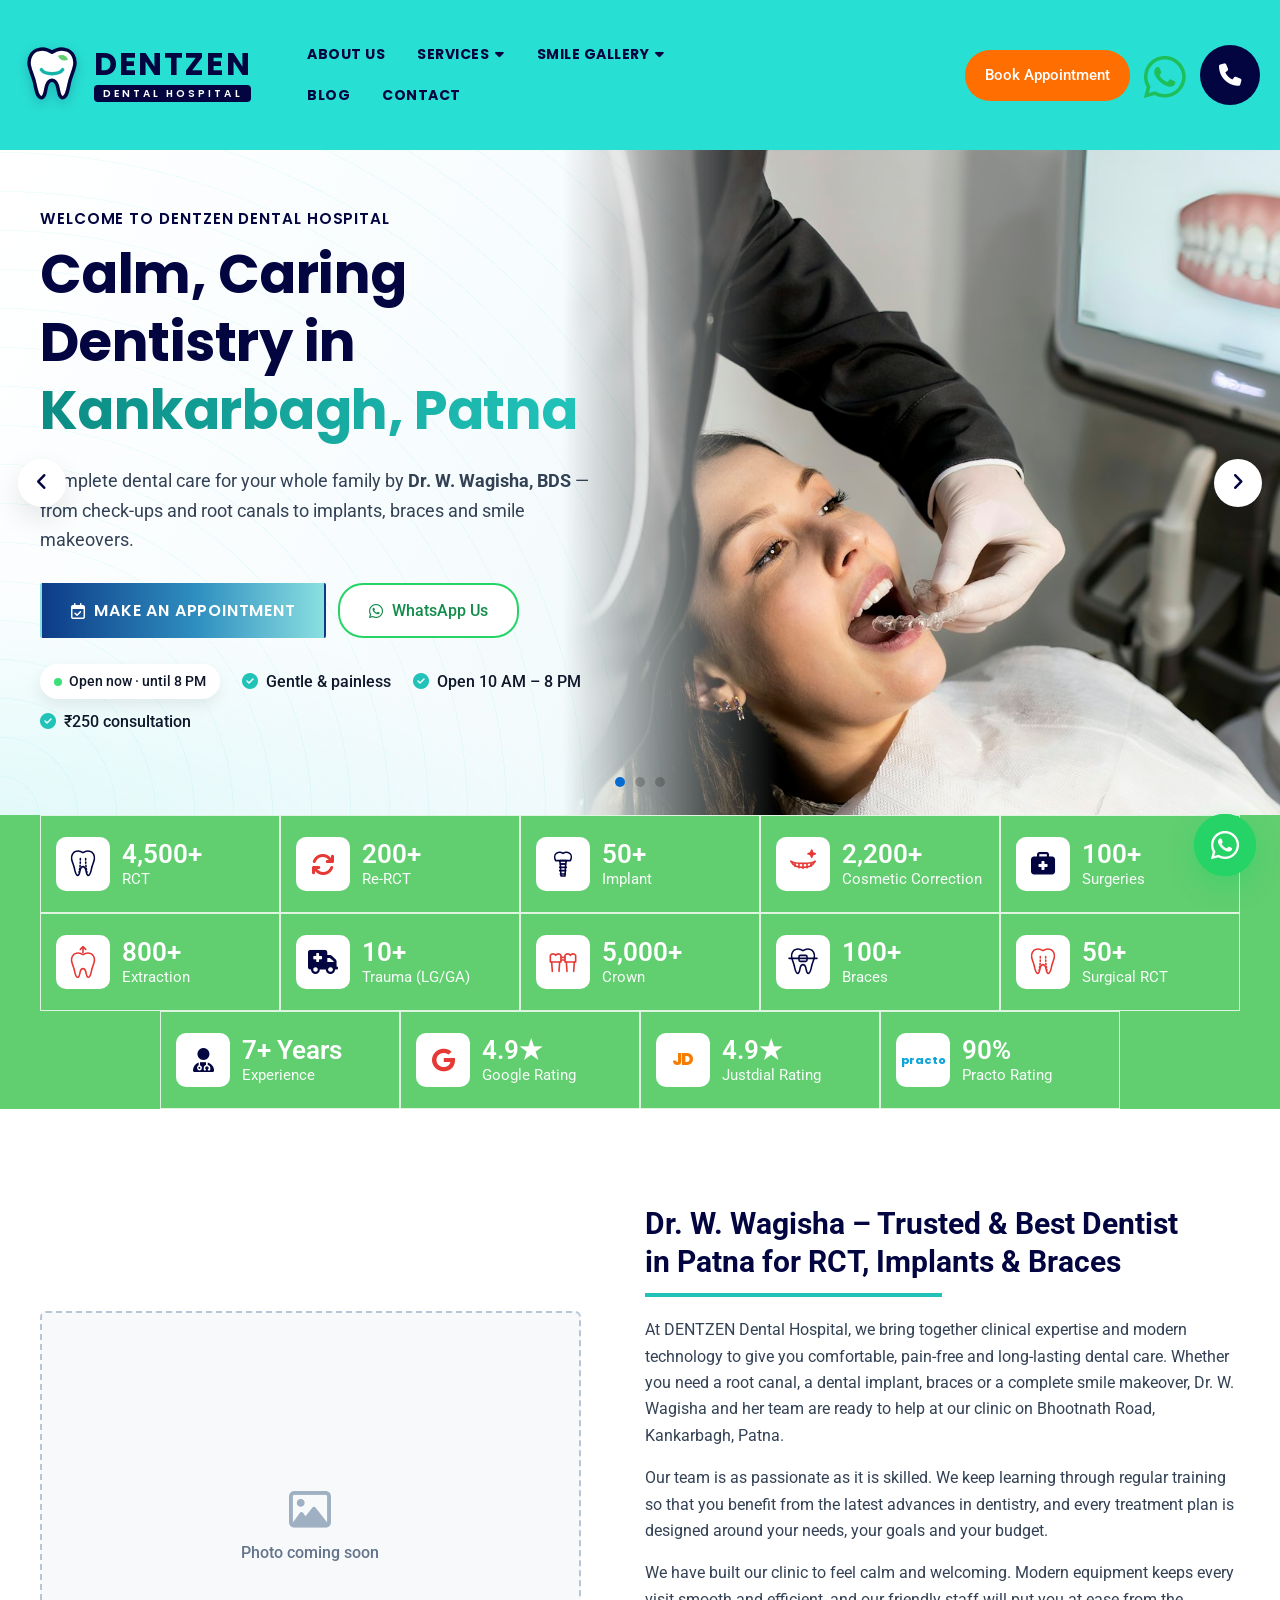
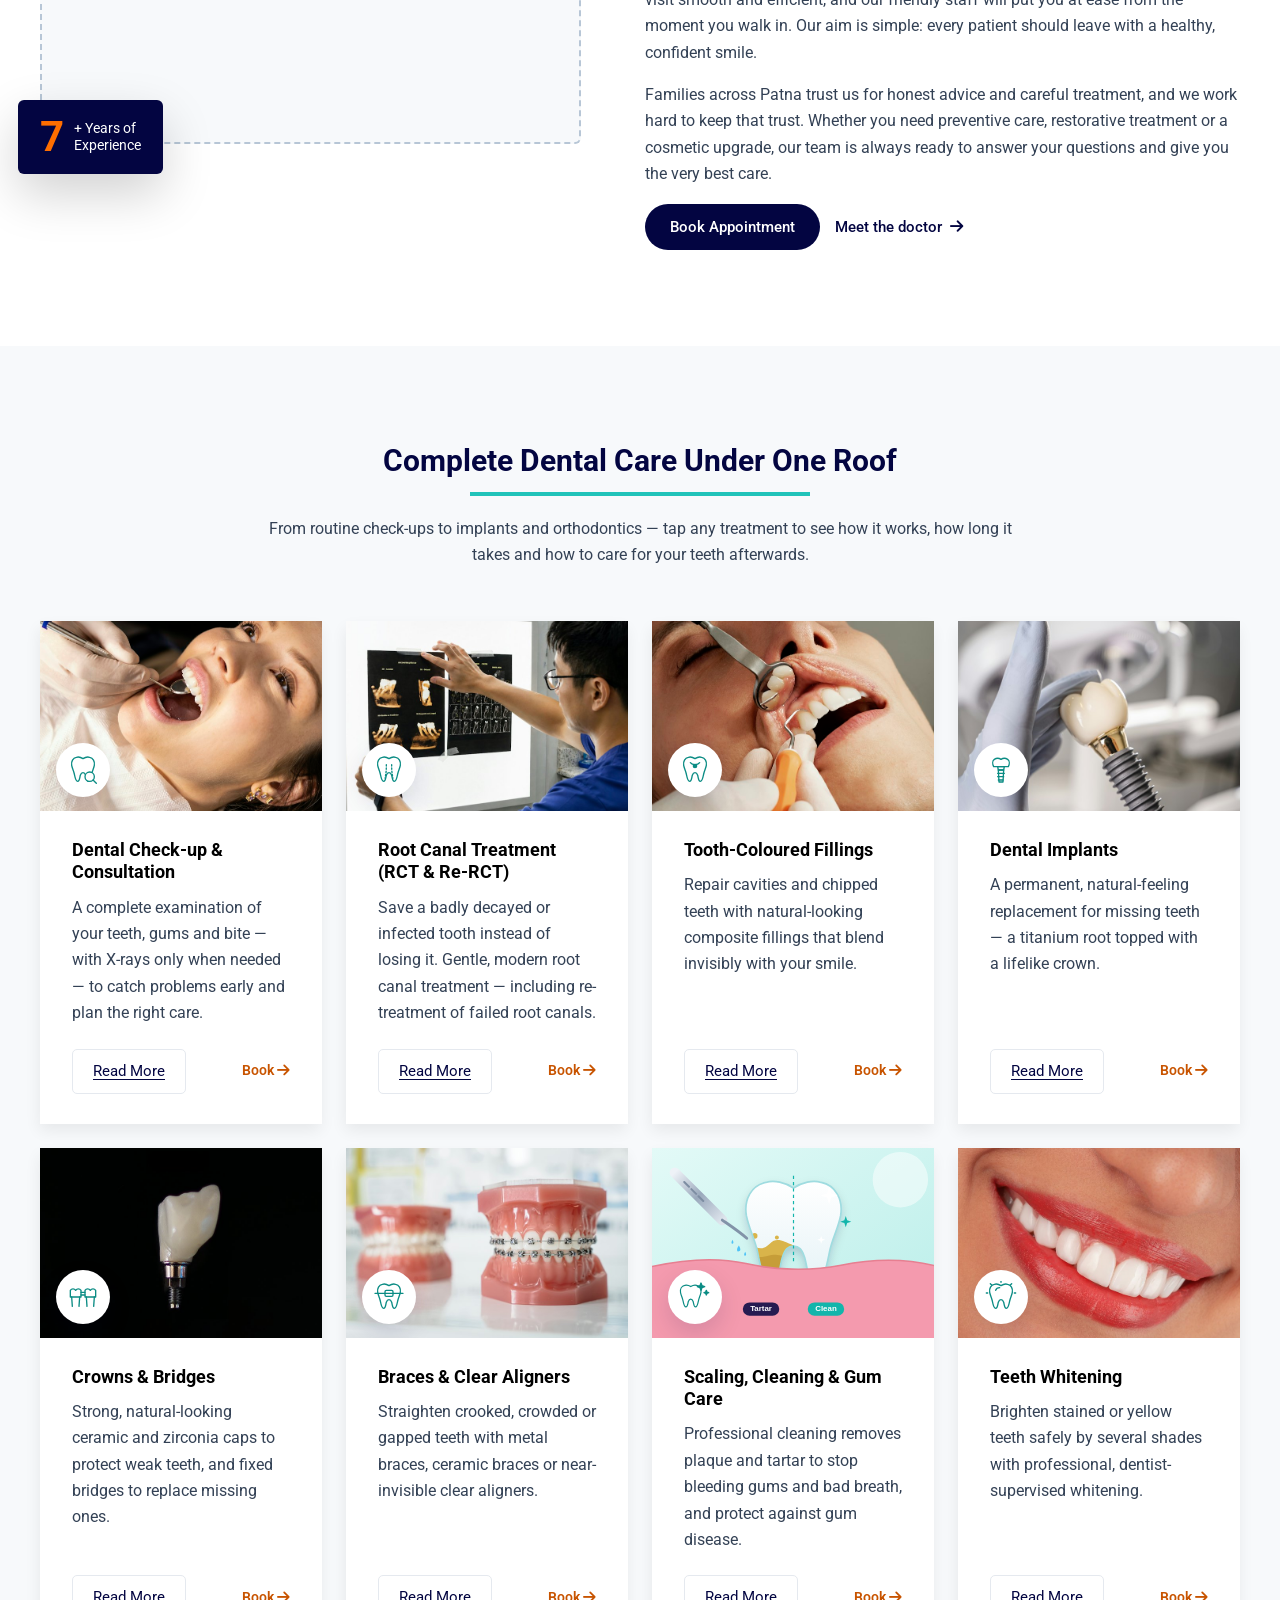
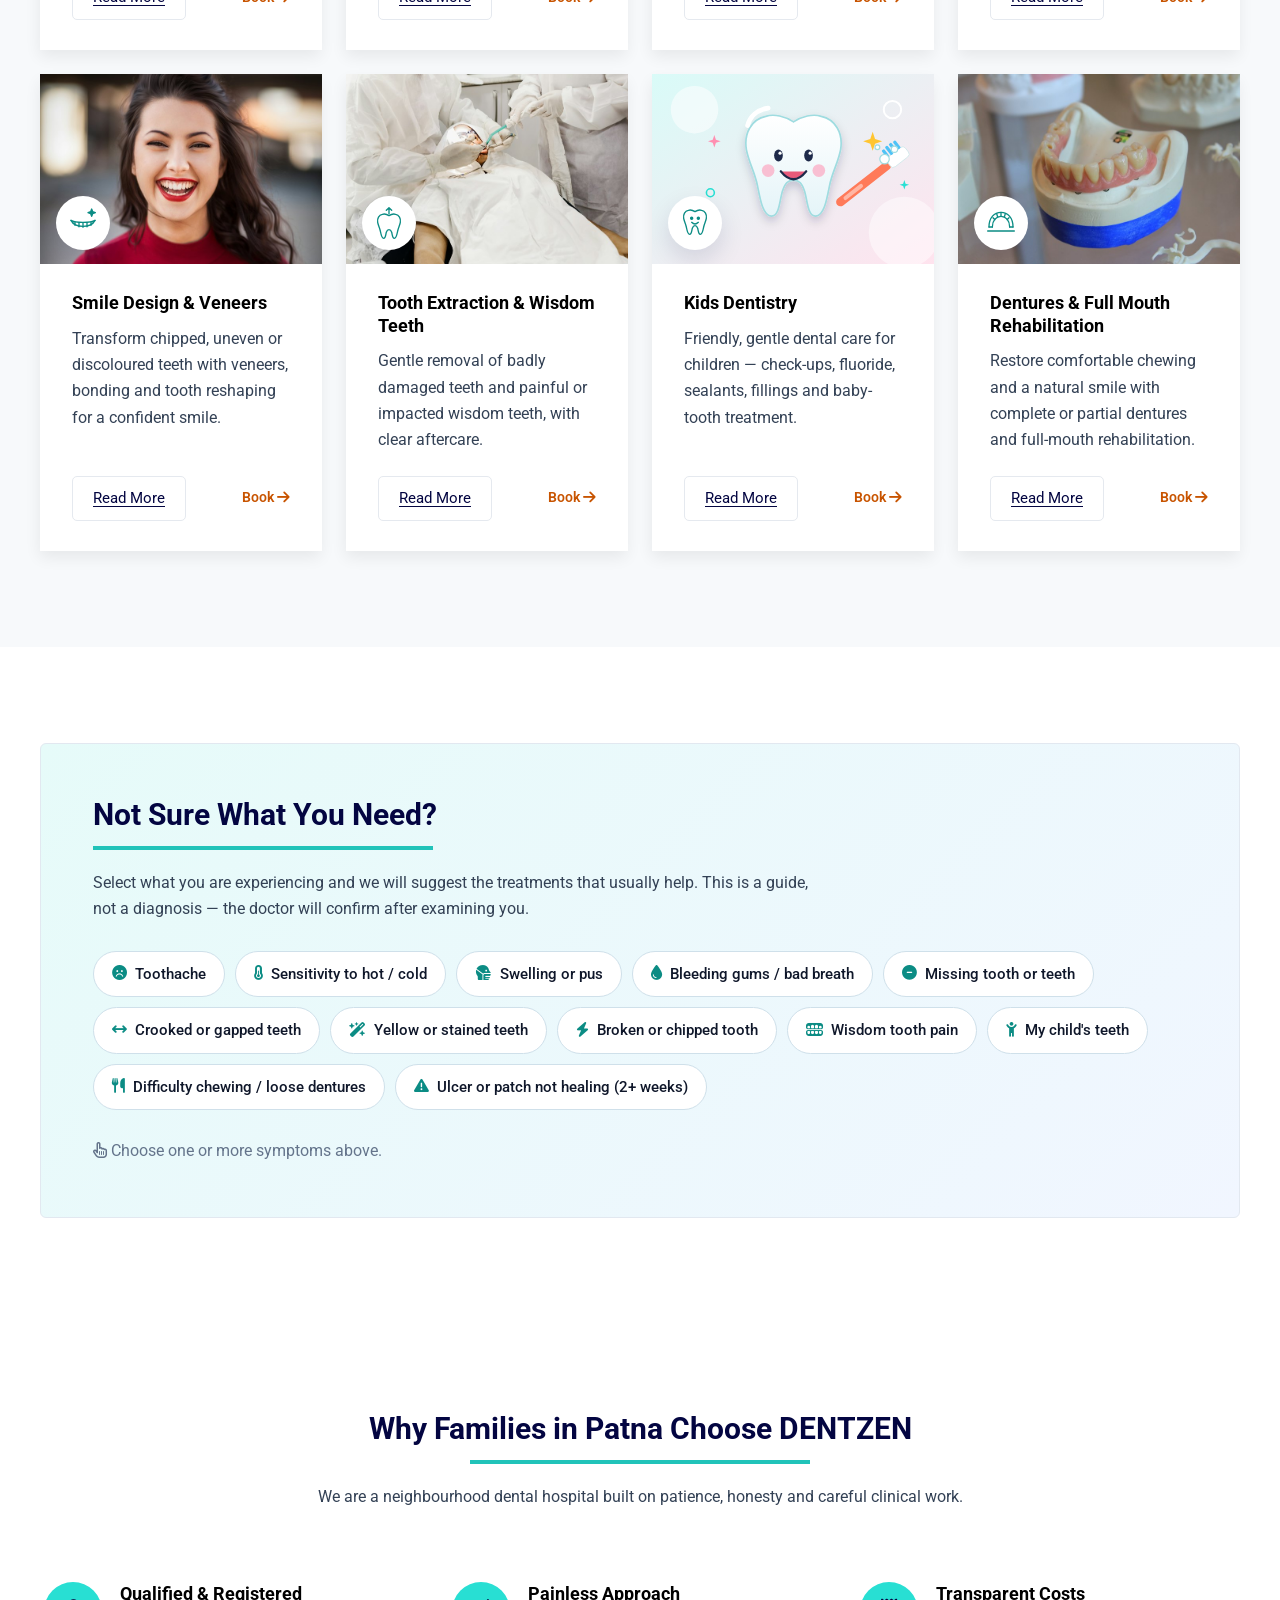
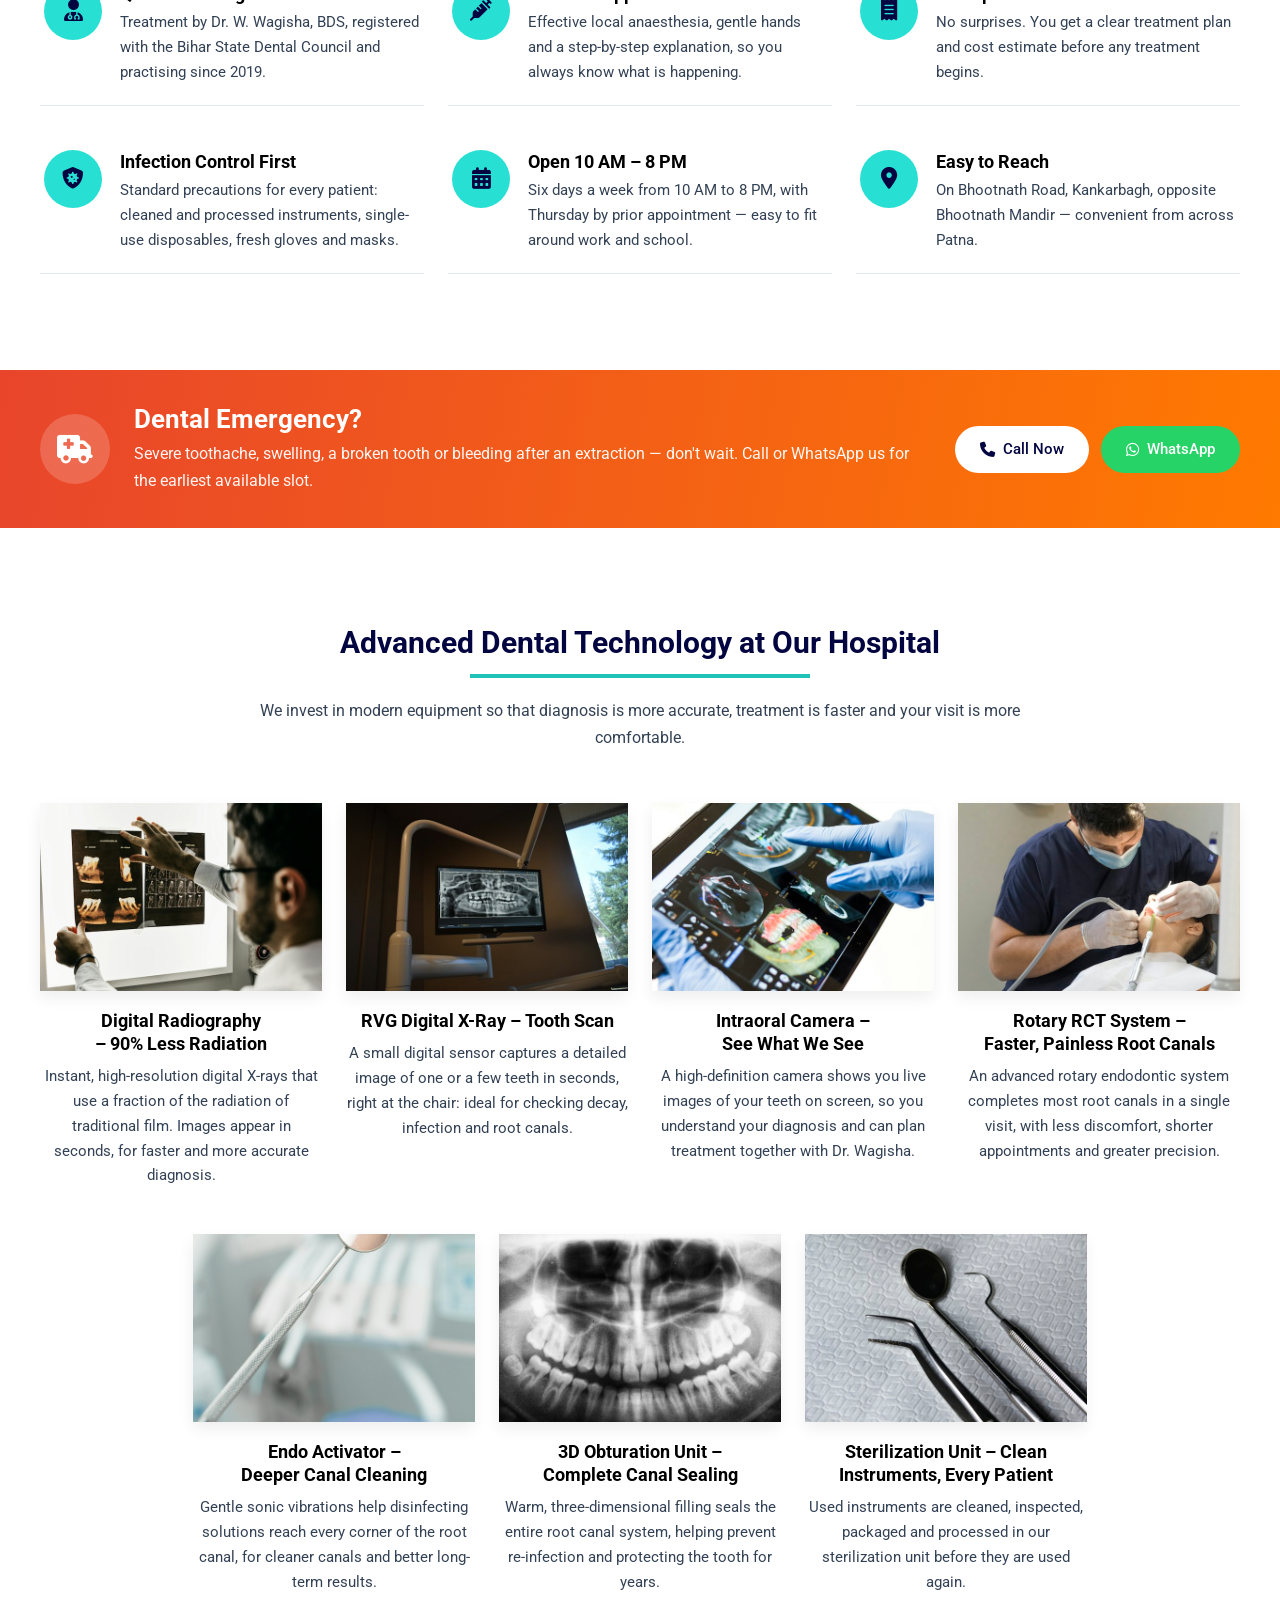
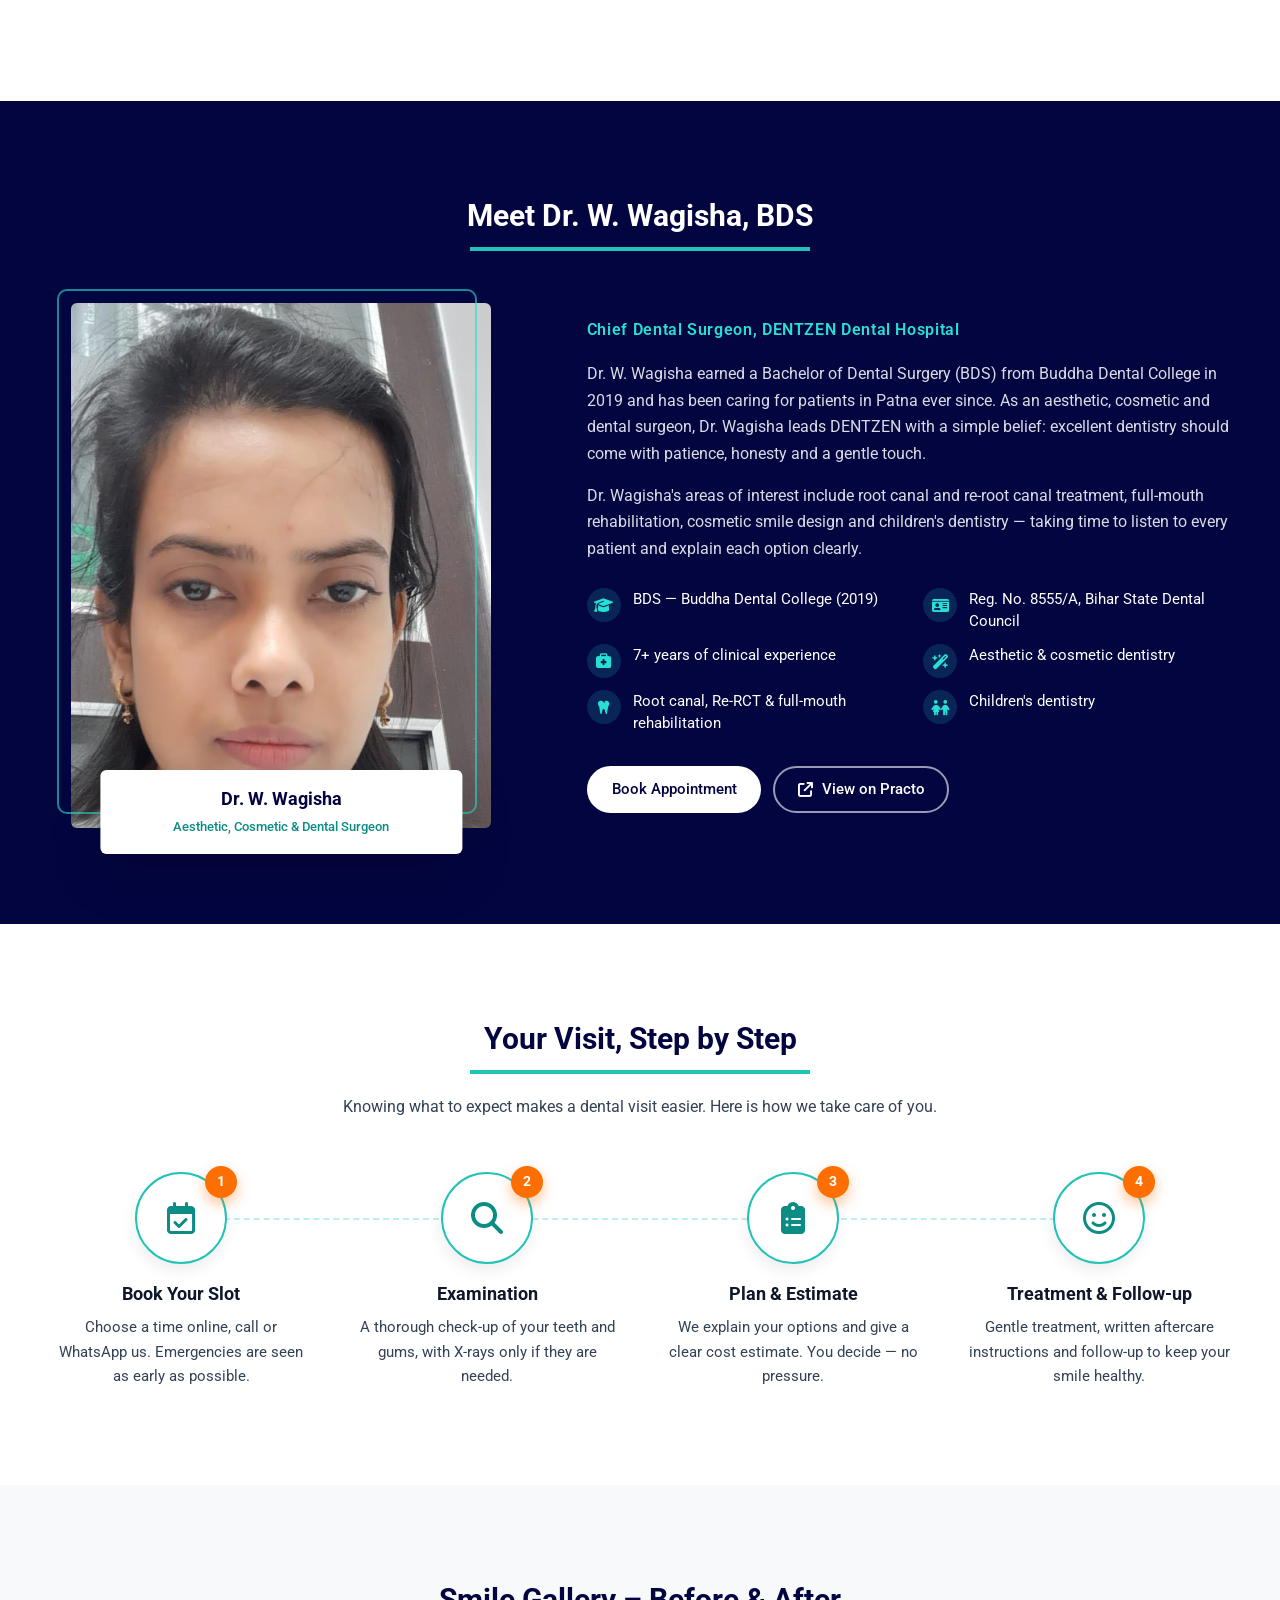
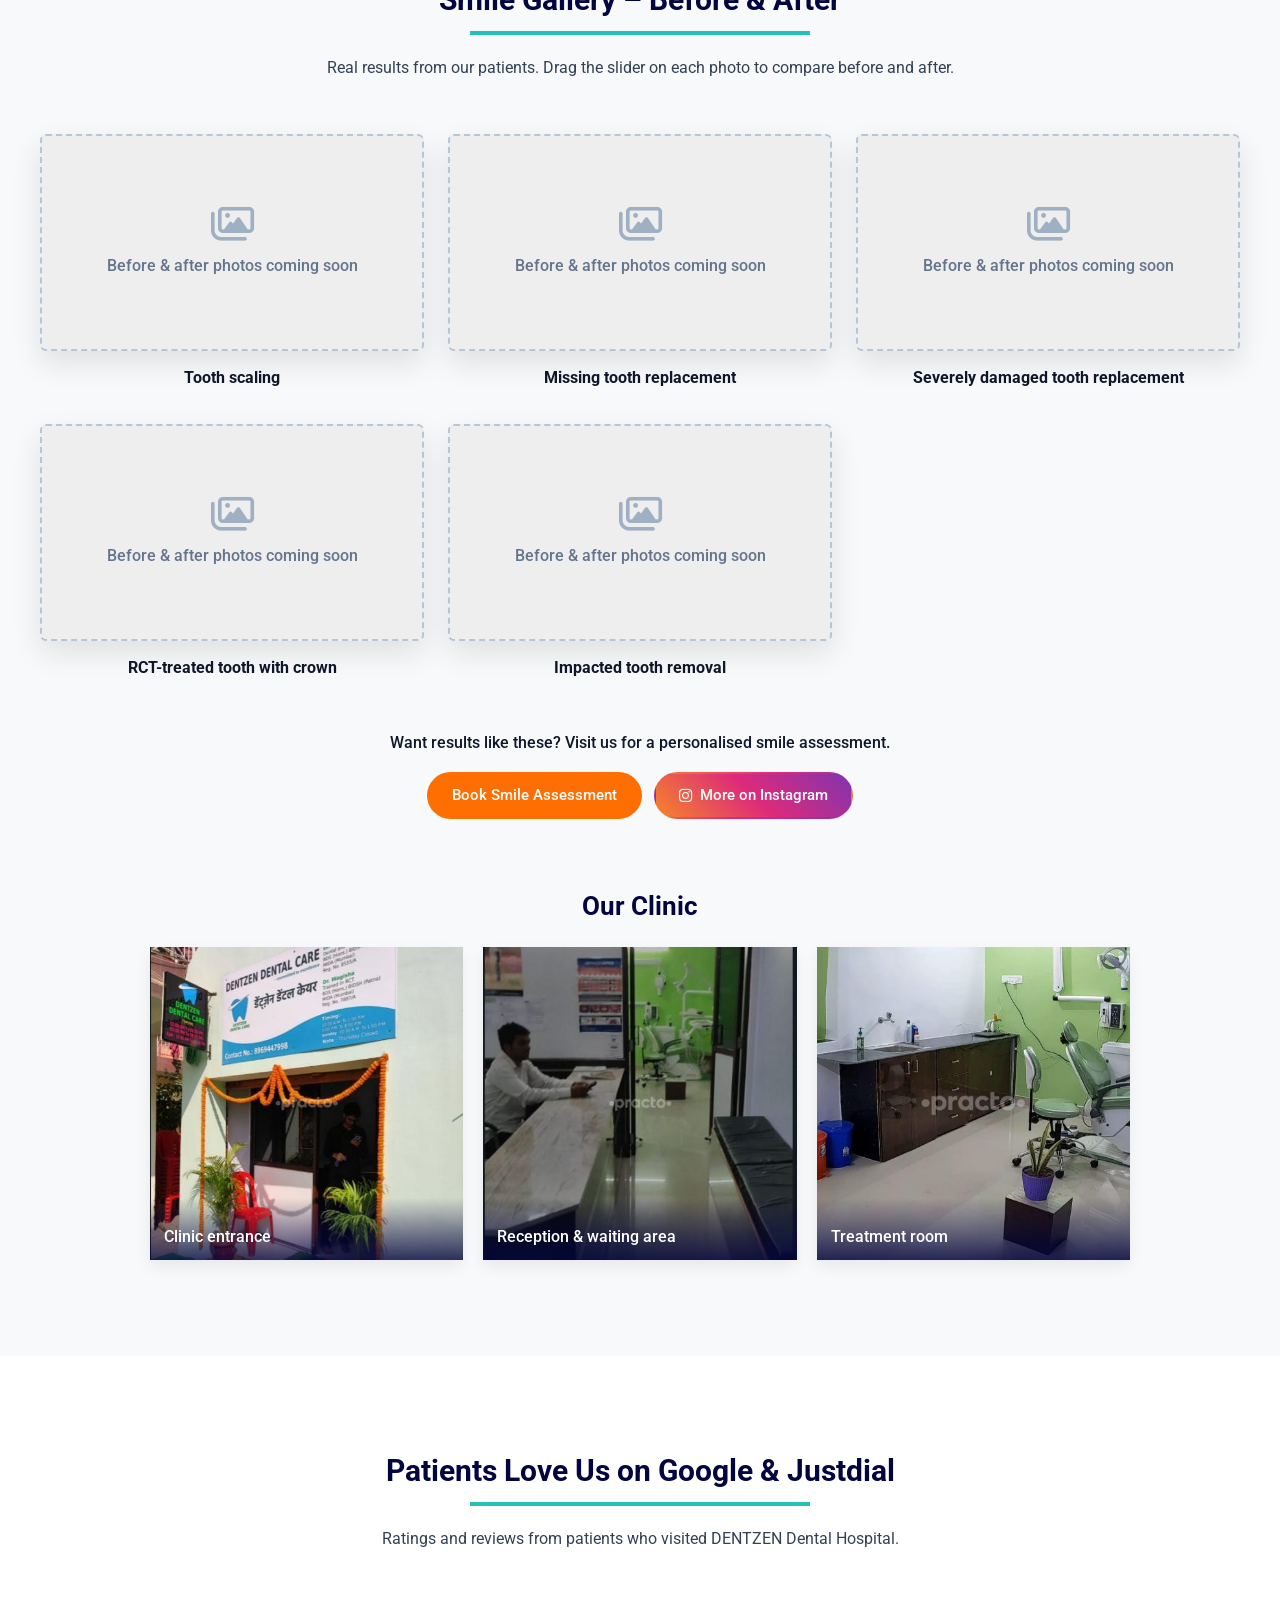
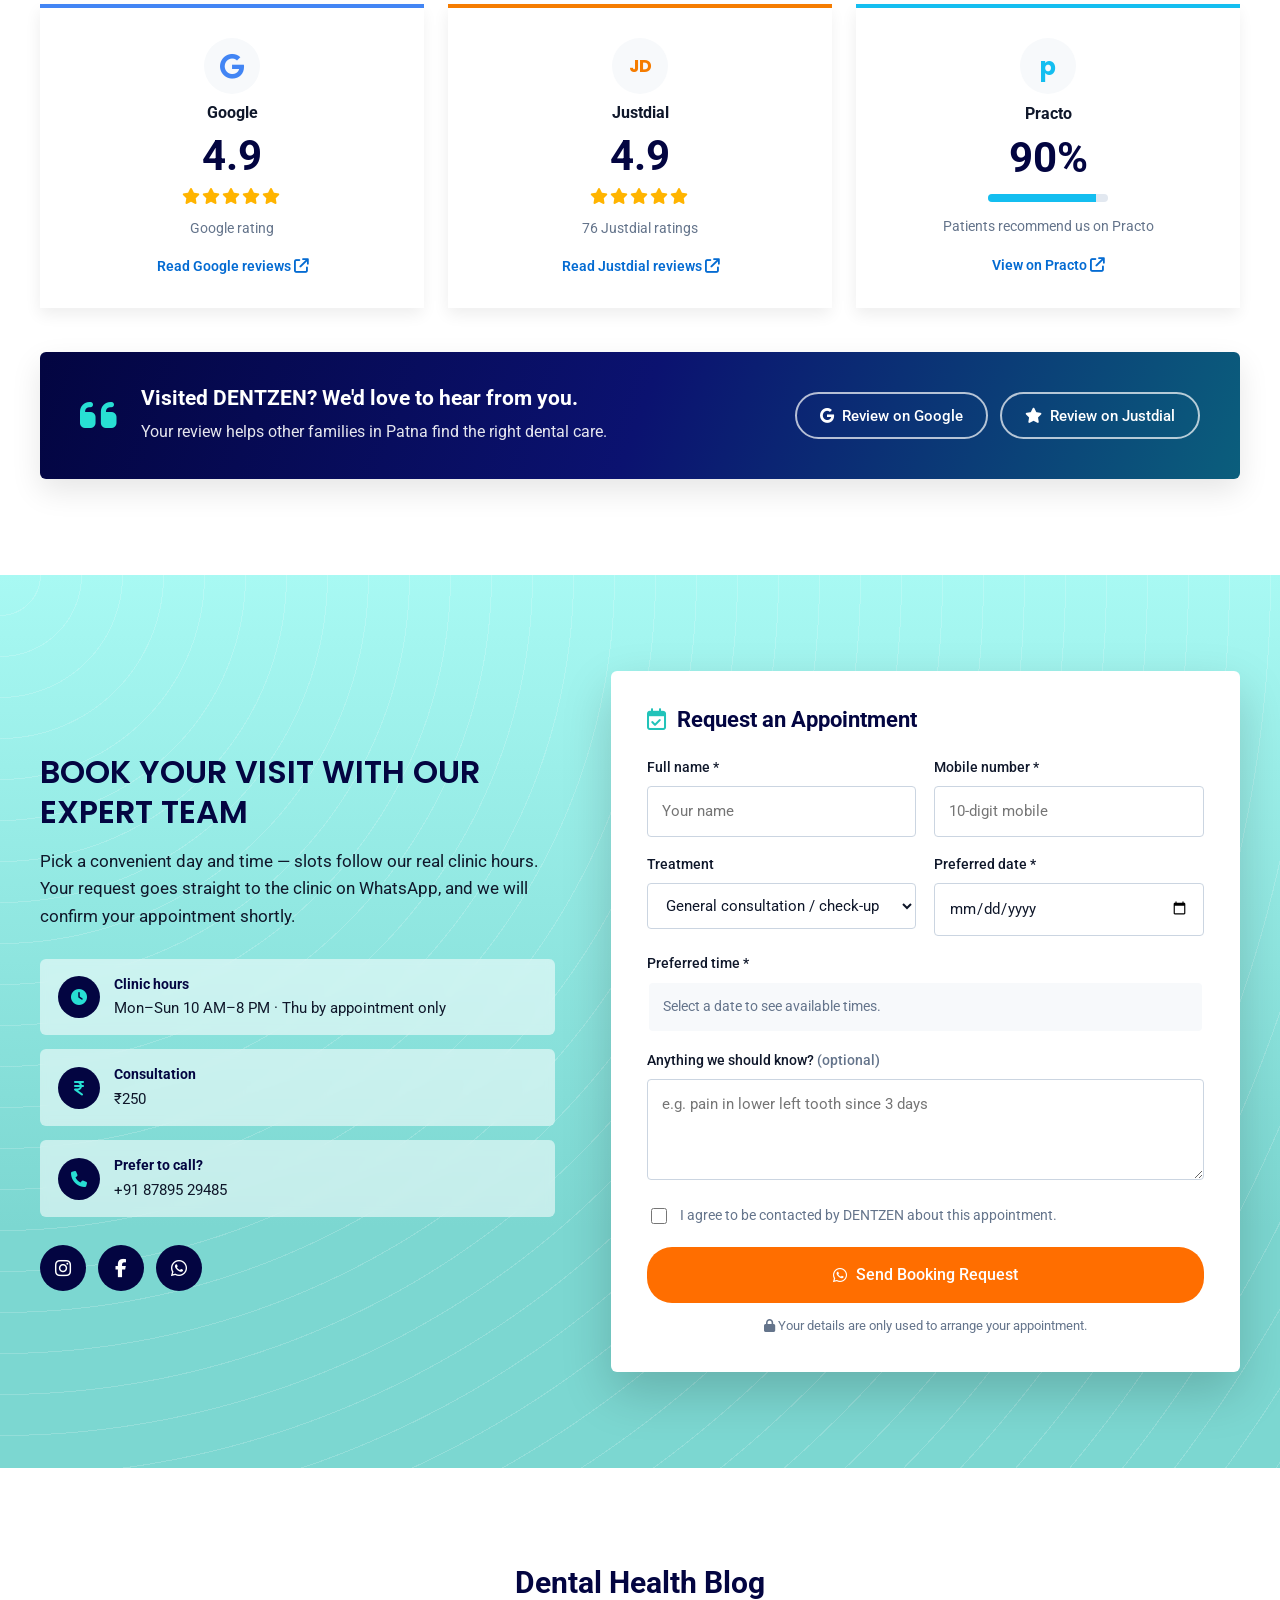
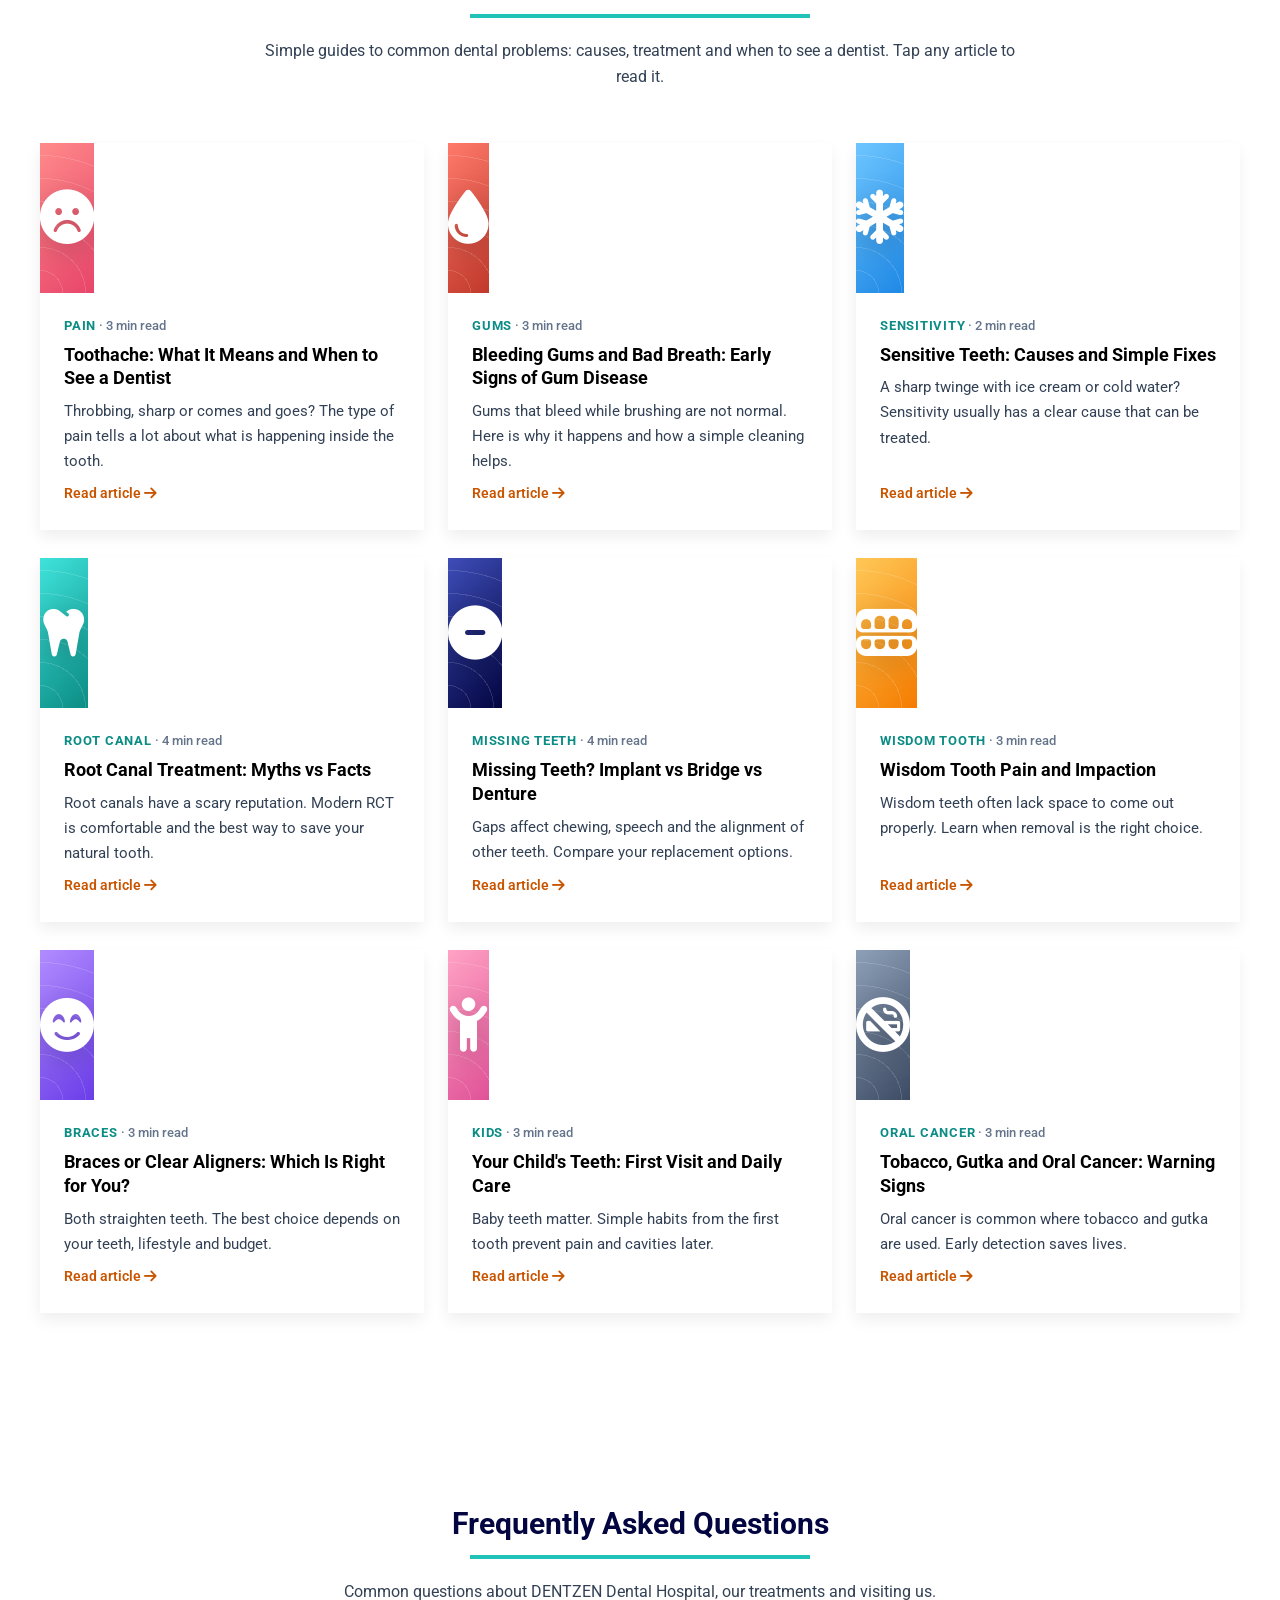
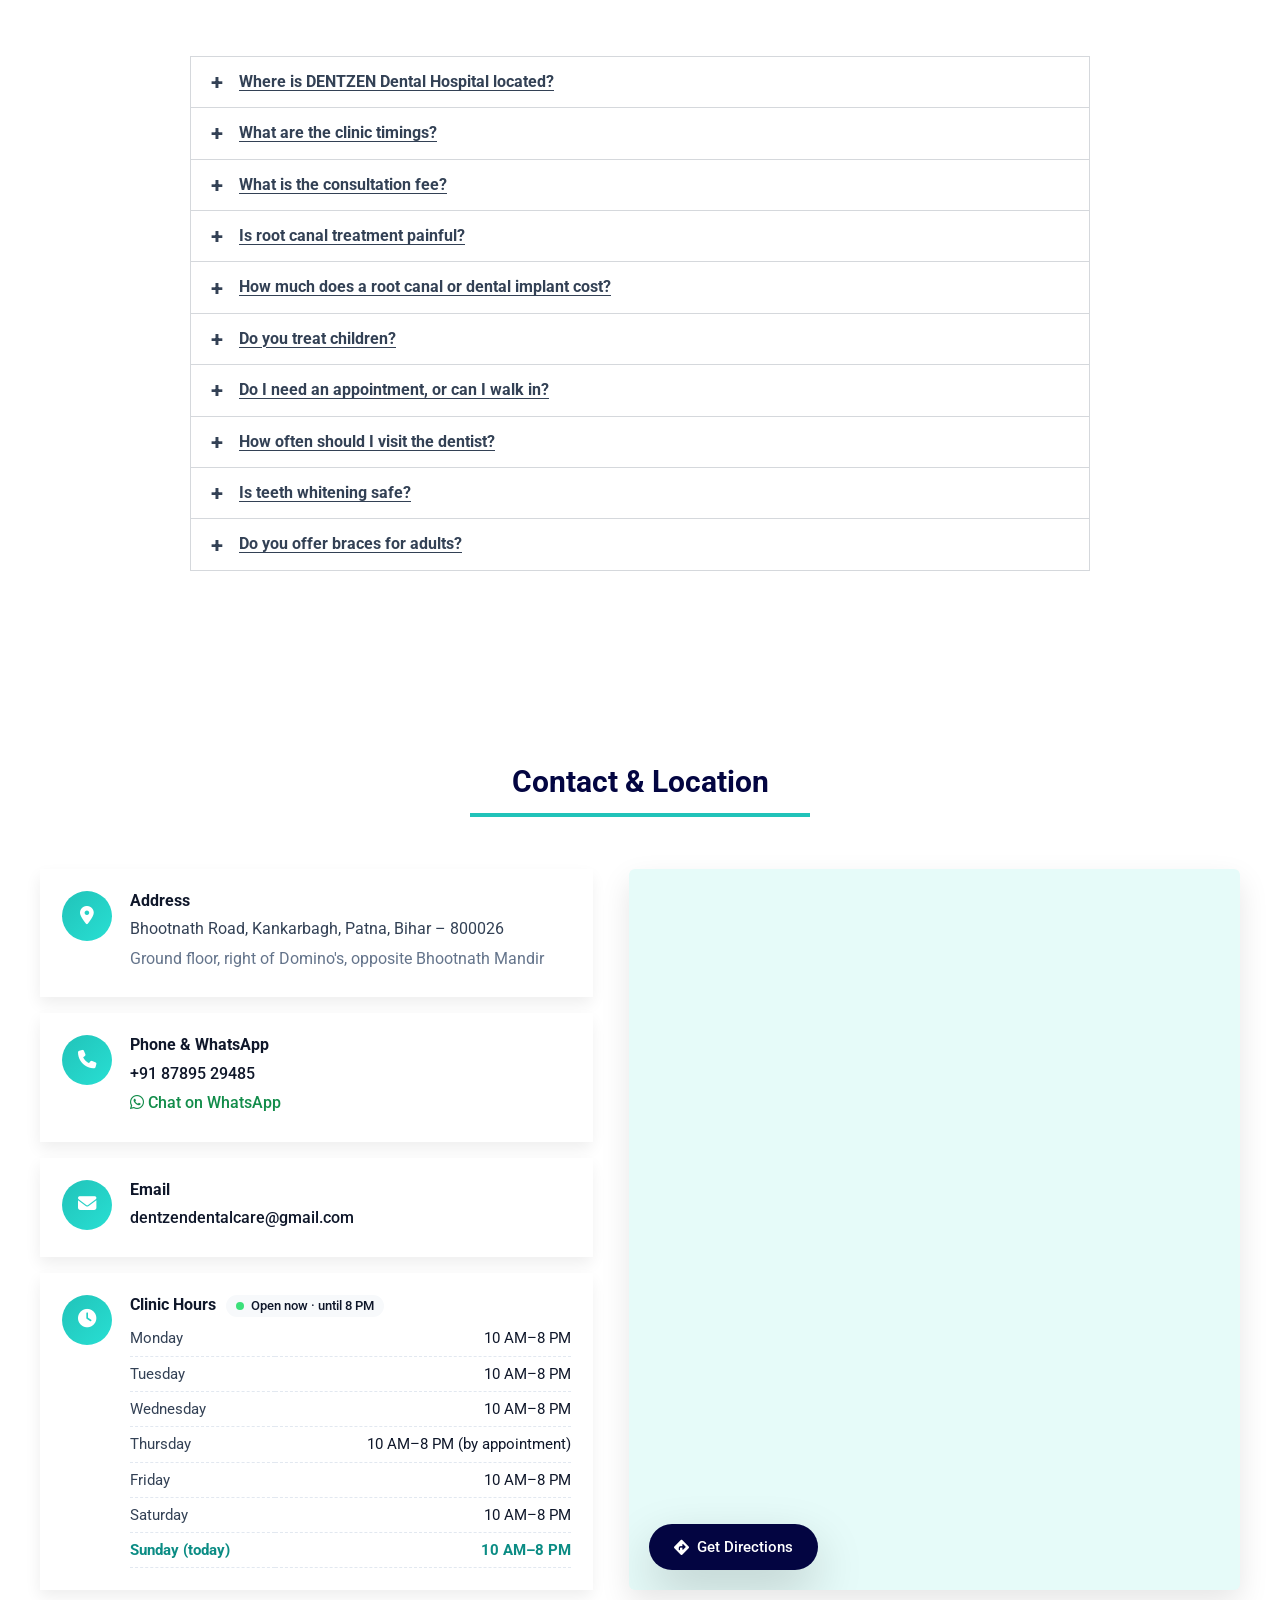
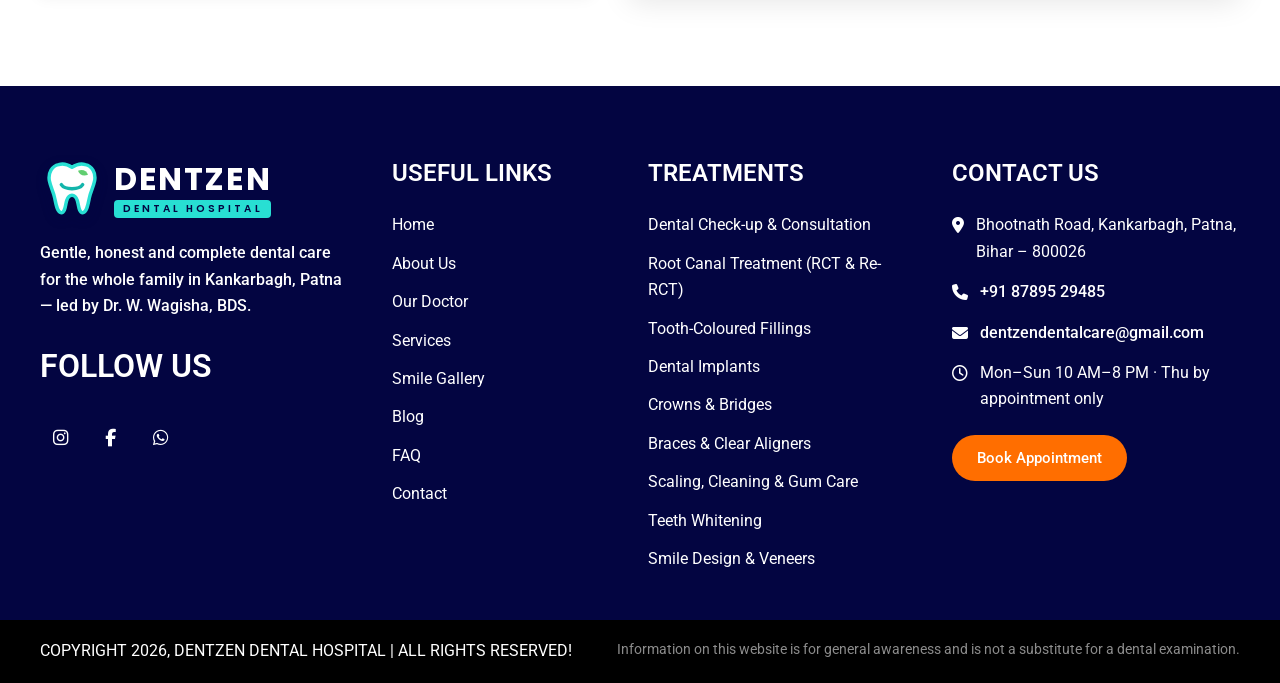
==== commit 05d1d320: "Add Patient Safety section, Thursday-by-appointment hours, taller header - Patient Safety & Infectio" ====
--- a/index.html
+++ b/index.html
@@ -62,7 +62,14 @@
           <a href="#services" class="dropdown-toggle" aria-haspopup="true" aria-expanded="false">Services <i class="fa-solid fa-caret-down"></i></a>
           <ul class="dropdown" id="servicesDropdown"></ul>
         </li>
-        <li><a href="#gallery">Smile Gallery</a></li>
+        <li class="has-dropdown">
+          <a href="#gallery" class="dropdown-toggle" aria-haspopup="true" aria-expanded="false">Smile Gallery <i class="fa-solid fa-caret-down"></i></a>
+          <ul class="dropdown dropdown-sm">
+            <li><a href="#gallery"><i class="fa-solid fa-left-right"></i> Before &amp; After</a></li>
+            <li><a href="#clinicPhotos"><i class="fa-regular fa-images"></i> Our Clinic</a></li>
+            <li><a href="#safety" data-safety-link hidden><i class="fa-solid fa-shield-heart"></i> Patient Safety</a></li>
+          </ul>
+        </li>
         <li><a href="#blog">Blog</a></li>
         <li><a href="#contact">Contact</a></li>
       </ul>
@@ -98,7 +105,7 @@
           <ul class="hero-points">
             <li><span class="open-status" data-open-status><span class="dot"></span><span class="txt">Checking hours…</span></span></li>
             <li><i class="fa-solid fa-circle-check"></i> Gentle &amp; painless</li>
-            <li><i class="fa-solid fa-circle-check"></i> Open 7 days</li>
+            <li><i class="fa-solid fa-circle-check"></i> Open 10 AM – 8 PM</li>
             <li data-fee-show><i class="fa-solid fa-circle-check"></i> ₹<span data-bind="fee">250</span> consultation</li>
           </ul>
         </div>
@@ -206,8 +213,8 @@
       <div class="why-card reveal"><span class="why-ic"><i class="fa-solid fa-user-doctor"></i></span><h3>Qualified &amp; Registered</h3><p>Treatment by Dr. W. Wagisha, BDS, registered with the Bihar State Dental Council and practising since 2019.</p></div>
       <div class="why-card reveal"><span class="why-ic"><i class="fa-solid fa-syringe"></i></span><h3>Painless Approach</h3><p>Effective local anaesthesia, gentle hands and a step-by-step explanation, so you always know what is happening.</p></div>
       <div class="why-card reveal"><span class="why-ic"><i class="fa-solid fa-receipt"></i></span><h3>Transparent Costs</h3><p>No surprises. You get a clear treatment plan and cost estimate before any treatment begins.</p></div>
-      <div class="why-card reveal"><span class="why-ic"><i class="fa-solid fa-shield-virus"></i></span><h3>Sterilisation First</h3><p>Instruments are sterilised for every patient and disposables are single-use — your safety is non-negotiable.</p></div>
-      <div class="why-card reveal"><span class="why-ic"><i class="fa-solid fa-calendar-days"></i></span><h3>Open 7 Days</h3><p>Morning and evening sessions Monday to Saturday, plus Sunday mornings — easy to fit around work and school.</p></div>
+      <div class="why-card reveal"><span class="why-ic"><i class="fa-solid fa-shield-virus"></i></span><h3>Infection Control First</h3><p>Standard precautions for every patient: cleaned and processed instruments, single-use disposables, fresh gloves and masks.</p></div>
+      <div class="why-card reveal"><span class="why-ic"><i class="fa-solid fa-calendar-days"></i></span><h3>Open 10 AM – 8 PM</h3><p>Six days a week from 10 AM to 8 PM, with Thursday by prior appointment — easy to fit around work and school.</p></div>
       <div class="why-card reveal"><span class="why-ic"><i class="fa-solid fa-location-dot"></i></span><h3>Easy to Reach</h3><p>On Bhootnath Road, Kankarbagh, opposite Bhootnath Mandir — convenient from across Patna.</p></div>
     </div>
   </div>
@@ -242,8 +249,78 @@
       <div class="tech-card reveal"><img src="images/tech/rotary.jpg" alt="Dentist performing a root canal with a rotary system" loading="lazy"><h3>Rotary RCT System – Faster, Painless Root Canals</h3><p>An advanced rotary endodontic system completes most root canals in a single visit, with less discomfort, shorter appointments and greater precision.</p></div>
       <div class="tech-card reveal"><img src="images/tech/endo-activator.jpg" alt="Dental instrument in a modern clinic" loading="lazy"><h3>Endo Activator – Deeper Canal Cleaning</h3><p>Gentle sonic vibrations help disinfecting solutions reach every corner of the root canal, for cleaner canals and better long-term results.</p></div>
       <div class="tech-card reveal"><img src="images/tech/obturation.jpg" alt="Dental X-ray showing sealed teeth" loading="lazy"><h3>3D Obturation Unit – Complete Canal Sealing</h3><p>Warm, three-dimensional filling seals the entire root canal system, helping prevent re-infection and protecting the tooth for years.</p></div>
-      <div class="tech-card reveal"><img src="images/tech/sterilisation.jpg" alt="Sterilised dental instruments" loading="lazy"><h3>Sterilization Unit – Safe Every Time</h3><p>Every instrument is cleaned, pouched and sterilised in our dedicated sterilization unit before each patient.</p></div>
-    </div>
+      <div class="tech-card reveal"><img src="images/tech/sterilisation.jpg" alt="Sterilised dental instruments" loading="lazy"><h3>Sterilization Unit – Clean Instruments, Every Patient</h3><p>Used instruments are cleaned, inspected, packaged and processed in our sterilization unit before they are used again. <a href="#safety" data-safety-link hidden>See how we do it →</a></p></div>
+    </div>
+  </div>
+</section>
+
+<!-- ============ PATIENT SAFETY & INFECTION CONTROL (shown once verified in config.js) ============ -->
+<section class="section safety" id="safety" hidden>
+  <div class="container">
+    <div class="section-head reveal">
+      <h2 class="section-title">Patient Safety &amp; Infection Control</h2>
+      <p class="section-sub">Every instrument that touches your mouth goes through the same five steps before it is used again. The same standard precautions apply to every patient, every time.</p>
+      <p class="section-sub hi" lang="hi">आपके मुँह को छूने वाला हर उपकरण दोबारा इस्तेमाल से पहले इन्हीं पाँच चरणों से गुज़रता है। हर मरीज़ के लिए, हर बार, एक जैसी सावधानियाँ।</p>
+    </div>
+    <ol class="safe-steps">
+      <li class="safe-step reveal">
+        <span class="safe-no">1</span>
+        <i class="fa-solid fa-box-archive" aria-hidden="true"></i>
+        <h3>Safe collection &amp; transport</h3>
+        <p>Used instruments go straight into a closed, puncture-proof container and are carried to the processing area — never left on the chair-side tray.</p>
+        <p class="hi" lang="hi">इस्तेमाल किए गए उपकरण तुरंत एक बंद, मज़बूत कंटेनर में रखे जाते हैं और प्रोसेसिंग क्षेत्र में ले जाए जाते हैं।</p>
+      </li>
+      <li class="safe-step reveal">
+        <span class="safe-no">2</span>
+        <i class="fa-solid fa-soap" aria-hidden="true"></i>
+        <h3>Thorough cleaning</h3>
+        <p>Every instrument is cleaned to remove blood, saliva and debris, because residue can shield germs from the next step.</p>
+        <p class="hi" lang="hi">हर उपकरण से खून, लार और गंदगी को अच्छी तरह साफ़ किया जाता है, क्योंकि बची हुई गंदगी कीटाणुओं को ढक सकती है।</p>
+      </li>
+      <li class="safe-step reveal">
+        <span class="safe-no">3</span>
+        <i class="fa-solid fa-magnifying-glass" aria-hidden="true"></i>
+        <h3>Drying, inspection &amp; packaging</h3>
+        <p>Instruments are dried, checked for damage or wear, and sealed in pouches so they stay protected until use.</p>
+        <p class="hi" lang="hi">उपकरणों को सुखाकर, टूट-फूट के लिए जाँचकर, पाउच में सील किया जाता है ताकि वे उपयोग तक सुरक्षित रहें।</p>
+      </li>
+      <li class="safe-step reveal">
+        <span class="safe-no">4</span>
+        <i class="fa-solid fa-temperature-arrow-up" aria-hidden="true"></i>
+        <h3>Sterilization suited to the instrument</h3>
+        <p>Instruments that enter tissue or touch bone are sterilized by heat. Chemical disinfectants support cleaning and are used for items that cannot take heat — they are not a substitute for sterilization.</p>
+        <p class="hi" lang="hi">जो उपकरण ऊतक या हड्डी को छूते हैं, उन्हें गर्मी (हीट) से स्टरलाइज़ किया जाता है। केमिकल डिसइन्फेक्टेंट सफ़ाई में मदद करते हैं और केवल उन चीज़ों के लिए हैं जो गर्मी सह नहीं सकतीं — यह स्टरलाइज़ेशन का विकल्प नहीं है।</p>
+      </li>
+      <li class="safe-step reveal">
+        <span class="safe-no">5</span>
+        <i class="fa-solid fa-clipboard-check" aria-hidden="true"></i>
+        <h3>Monitoring, storage &amp; checks before reuse</h3>
+        <p>Each cycle is monitored, packs are stored clean and dry, and every pouch is checked for an intact seal and indicator before it is opened for you.</p>
+        <p class="hi" lang="hi">हर साइकिल की निगरानी होती है, पैक साफ़ और सूखी जगह रखे जाते हैं, और आपके सामने खोलने से पहले हर पाउच की सील और इंडिकेटर जाँचे जाते हैं।</p>
+      </li>
+    </ol>
+    <div class="safe-grid">
+      <div class="safe-box reveal">
+        <span class="safe-ic"><i class="fa-solid fa-flask"></i></span>
+        <h3>Where chemical disinfection fits</h3>
+        <p>Chemical disinfectants are used to support cleaning and for items that cannot tolerate heat. They disinfect — they do not sterilize. Soaking never replaces heat sterilization for instruments that need it.</p>
+        <p class="hi" lang="hi">केमिकल डिसइन्फेक्टेंट सफ़ाई में सहायक हैं और उन चीज़ों के लिए हैं जो गर्मी सह नहीं सकतीं। ये कीटाणुरहित करते हैं, स्टरलाइज़ नहीं। भिगोना कभी भी हीट स्टरलाइज़ेशन की जगह नहीं लेता।</p>
+        <p class="safe-detail" id="chemDetails" hidden></p>
+      </div>
+      <div class="safe-box reveal">
+        <span class="safe-ic"><i class="fa-solid fa-vial-circle-check"></i></span>
+        <h3>Viral-marker testing</h3>
+        <p>Where clinically indicated, viral-marker testing may help identify infections and support appropriate medical assessment and treatment planning. Testing is explained to patients and performed with informed consent and confidentiality.</p>
+        <p>Test results never change how carefully we work: standard infection-control precautions apply to every patient, regardless of results.</p>
+        <p class="hi" lang="hi">जहाँ चिकित्सकीय रूप से ज़रूरी हो, वायरल-मार्कर जाँच संक्रमण की पहचान और सही उपचार योजना में मदद कर सकती है। जाँच मरीज़ को समझाकर, सहमति और गोपनीयता के साथ की जाती है। जाँच का नतीजा चाहे जो हो, हर मरीज़ के लिए संक्रमण-नियंत्रण की सावधानियाँ समान रहती हैं।</p>
+      </div>
+    </div>
+    <ul class="safe-basics reveal">
+      <li><i class="fa-solid fa-hand-sparkles"></i> Fresh gloves and mask for every patient</li>
+      <li><i class="fa-solid fa-syringe"></i> Single-use needles, syringes and suction tips</li>
+      <li><i class="fa-solid fa-spray-can-sparkles"></i> Chair and surfaces wiped down between patients</li>
+      <li><i class="fa-solid fa-eye"></i> Sealed pouches opened in front of you</li>
+    </ul>
   </div>
 </section>
 
@@ -354,7 +431,7 @@
       <h2>Book Your Visit with Our Expert Team</h2>
       <p>Pick a convenient day and time — slots follow our real clinic hours. Your request goes straight to the clinic on WhatsApp, and we will confirm your appointment shortly.</p>
       <ul class="appt-points">
-        <li><i class="fa-solid fa-clock"></i><span><strong>Clinic hours</strong><span data-bind="hoursShort">Mon–Sat 10 AM–1 PM, 3–8 PM · Sun 10 AM–1 PM</span></span></li>
+        <li><i class="fa-solid fa-clock"></i><span><strong>Clinic hours</strong><span data-bind="hoursShort">Sun–Wed, Fri–Sat 10 AM–8 PM · Thu by appointment</span></span></li>
         <li data-fee-show><i class="fa-solid fa-indian-rupee-sign"></i><span><strong>Consultation</strong>₹<span data-bind="fee">250</span></span></li>
         <li><i class="fa-solid fa-phone"></i><span><strong>Prefer to call?</strong><a href="#appointment" data-tel><span data-bind="phone">+91 XXXXX XXXXX</span></a></span></li>
       </ul>
@@ -438,7 +515,7 @@
     </div>
     <div class="faq-list" id="faqList">
       <details class="faq-item"><summary>Where is DENTZEN Dental Hospital located?</summary><div class="faq-body"><p>We are on <span data-bind="addressShort">Bhootnath Road, Kankarbagh, Patna</span> (<span data-bind="landmark">ground floor, right of Domino's, opposite Bhootnath Mandir</span>). See the map in the Contact section below for directions.</p></div></details>
-      <details class="faq-item"><summary>What are the clinic timings?</summary><div class="faq-body"><p>Monday to Saturday: 10:00 AM – 1:00 PM and 3:00 PM – 8:00 PM. Sunday: 10:00 AM – 1:00 PM. For emergencies, please call or WhatsApp us.</p></div></details>
+      <details class="faq-item"><summary>What are the clinic timings?</summary><div class="faq-body"><p>We are open 10:00 AM – 8:00 PM six days a week (Sunday to Wednesday, Friday and Saturday). On Thursday we see patients by prior appointment only. For emergencies, please call or WhatsApp us.</p></div></details>
       <details class="faq-item"><summary>What is the consultation fee?</summary><div class="faq-body"><p>The consultation fee is ₹<span data-bind="fee">250</span>. After examining you, we explain your treatment options and give you a clear cost estimate before any treatment begins.</p></div></details>
       <details class="faq-item"><summary>Is root canal treatment painful?</summary><div class="faq-body"><p>Modern root canal treatment is done under local anaesthesia and feels much like getting a filling. Most patients feel relief because the treatment removes the infection that was causing the pain. Mild soreness for a day or two afterwards is normal.</p></div></details>
       <details class="faq-item"><summary>How much does a root canal or dental implant cost?</summary><div class="faq-body"><p>The cost depends on the tooth, its condition, the number of visits and the type of crown or implant chosen. After the examination (and X-ray if needed) we give you a clear, written estimate so you can decide with no surprises.</p></div></details>
@@ -533,7 +610,7 @@
         <li><i class="fa-solid fa-location-dot"></i><span data-bind="addressFull">Bhootnath Road, Kankarbagh, Patna, Bihar</span></li>
         <li><i class="fa-solid fa-phone"></i><a href="#appointment" data-tel><span data-bind="phone">+91 XXXXX XXXXX</span></a></li>
         <li data-needs="email"><i class="fa-solid fa-envelope"></i><a href="#" data-mail><span data-bind="email"></span></a></li>
-        <li><i class="fa-regular fa-clock"></i><span data-bind="hoursShort">Mon–Sat 10 AM–1 PM, 3–8 PM · Sun 10 AM–1 PM</span></li>
+        <li><i class="fa-regular fa-clock"></i><span data-bind="hoursShort">Sun–Wed, Fri–Sat 10 AM–8 PM · Thu by appointment</span></li>
       </ul>
       <a href="#appointment" class="btn btn-accent">Book Appointment</a>
     </div>
--- a/assets/css/style.css
+++ b/assets/css/style.css
@@ -44,7 +44,7 @@
   --font-head: -apple-system, BlinkMacSystemFont, "Segoe UI", Roboto, Oxygen-Sans, Ubuntu, Cantarell, "Helvetica Neue", sans-serif;
   --font-body: -apple-system, BlinkMacSystemFont, "Segoe UI", Roboto, Oxygen-Sans, Ubuntu, Cantarell, "Helvetica Neue", sans-serif;
   --font-nav: 'Poppins', sans-serif;
-  --header-h: 102px;
+  --header-h: 150px;
 }
 
 *, *::before, *::after { box-sizing: border-box; }
@@ -118,15 +118,16 @@
 /* ---------- Header ---------- */
 .site-header { position: sticky; top: 0; z-index: 100; background: var(--header-bg); transition: box-shadow .3s; }
 .site-header.scrolled { box-shadow: 0 8px 28px rgb(var(--dark-rgb) / .18); }
-.header-inner { display: flex; align-items: center; justify-content: space-between; gap: 20px; min-height: 102px; width: min(1280px, 100% - 40px); }
+.header-inner { display: flex; align-items: center; justify-content: space-between; gap: 28px; min-height: 150px; width: min(1320px, 100% - 40px); }
 .brand { display: inline-flex; align-items: center; gap: 10px; color: var(--header-ink); flex-shrink: 0; }
 .brand:hover { color: var(--header-ink); }
-.brand-mark { width: 54px; height: 54px; filter: drop-shadow(0 4px 6px rgb(var(--dark-rgb) / .18)); }
+.brand-mark { width: 64px; height: 64px; filter: drop-shadow(0 4px 6px rgb(var(--dark-rgb) / .18)); }
 .brand-text { display: flex; flex-direction: column; line-height: 1; }
-.brand-text strong { font-family: var(--font-nav); font-weight: 700; font-size: 1.7rem; letter-spacing: .05em; color: var(--dark); }
+.brand-text strong { font-family: var(--font-nav); font-weight: 700; font-size: 2rem; letter-spacing: .05em; color: var(--dark); }
 .brand-text small { font-family: var(--font-nav); font-weight: 600; font-size: .64rem; letter-spacing: .3em; color: #fff; background: var(--dark); padding: 4px 6px 3px; border-radius: 4px; margin-top: 5px; text-align: center; }
-.main-nav > ul { display: flex; align-items: center; gap: 4px; }
-.main-nav > ul > li > a { display: inline-flex; align-items: center; gap: 6px; padding: 10px 13px; font-family: var(--font-nav); font-weight: 700; font-size: 12px; letter-spacing: 1px; white-space: nowrap; text-transform: uppercase; color: var(--header-ink); border-radius: 0; }
+.main-nav > ul { display: flex; flex-wrap: wrap; align-items: center; row-gap: 6px; column-gap: 8px; max-width: 560px; }
+.main-nav { margin-right: auto; margin-left: 40px; }
+.main-nav > ul > li > a { display: inline-flex; align-items: center; gap: 6px; padding: 6px 12px; font-family: var(--font-nav); font-weight: 700; font-size: 16px; letter-spacing: 1px; white-space: nowrap; text-transform: uppercase; color: var(--header-ink); border-radius: 0; }
 .main-nav > ul > li > a:hover, .main-nav > ul > li > a.active { color: #fff; }
 .has-dropdown { position: relative; }
 .dropdown { position: absolute; top: calc(100% + 8px); left: 0; min-width: 300px; background: #fff; border-radius: var(--radius-lg); box-shadow: var(--shadow-lg); padding: 10px; opacity: 0; visibility: hidden; transform: translateY(8px); transition: .2s; }
@@ -136,13 +137,15 @@
 .dropdown a:hover { background: var(--brand-soft); color: var(--primary); }
 .dropdown svg { width: 22px; height: 22px; color: var(--primary); flex-shrink: 0; }
 .nav-cta-mobile { display: none; }
-.header-actions { display: flex; align-items: center; gap: 16px; }
-.btn-book { padding: 15px; font-size: 13px; line-height: 1; }
+.header-actions { display: flex; align-items: center; gap: 22px; }
+.btn-book { padding: 20px 24px; font-size: 18px; line-height: 1; }
+.dropdown-sm { min-width: 220px; }
+.dropdown-sm i { width: 22px; text-align: center; color: var(--primary); }
 .icon-btn { width: 44px; height: 44px; border-radius: 50%; display: grid; place-items: center; font-size: 1.35rem; transition: transform .2s; }
 .icon-btn:hover { transform: scale(1.08); }
-.icon-wa { width: auto; background: none; color: #1EBE5A; font-size: 2.6rem; }
+.icon-wa { width: auto; background: none; color: #1EBE5A; font-size: 4rem; }
 .icon-wa:hover { color: #1EBE5A; }
-.icon-call { width: 54px; height: 54px; background: var(--dark); color: #fff; font-size: 1.25rem; }
+.icon-call { width: 80px; height: 80px; background: var(--dark); color: #fff; font-size: 1.9rem; }
 .icon-call:hover { color: #fff; }
 .nav-toggle { display: none; width: 46px; height: 46px; border: 0; border-radius: 10px; background: var(--dark); padding: 12px 11px; flex-direction: column; justify-content: space-between; }
 .nav-toggle span { display: block; height: 2.5px; background: #fff; border-radius: 2px; transition: .3s; }
@@ -305,6 +308,25 @@
 .tech-card h3 { font-size: 1.15rem; font-weight: 700; color: #000; text-wrap: balance; }
 .tech-card p { font-size: .94rem; margin: 0; }
 
+/* ---------- Patient safety ---------- */
+.safety { background: linear-gradient(180deg, #F2FCFB 0%, #E6FBF9 100%); }
+.safety .hi { font-size: .93rem; color: var(--primary); }
+.safe-steps { display: grid; grid-template-columns: repeat(5, 1fr); gap: 18px; counter-reset: s; }
+.safe-step { position: relative; background: #fff; padding: 36px 20px 22px; box-shadow: var(--shadow-sm); border-top: 4px solid var(--primary-2); }
+.safe-no { position: absolute; top: -16px; left: 18px; width: 32px; height: 32px; border-radius: 50%; display: grid; place-items: center; background: var(--dark); color: #fff; font-family: var(--font-nav); font-weight: 700; font-size: .9rem; }
+.safe-step > i { display: grid; place-items: center; width: 60px; height: 60px; border-radius: 50%; background: var(--brand-soft); color: var(--primary); font-size: 1.5rem; margin-bottom: 14px; }
+.safe-step h3 { font-size: 1.02rem; color: #000; margin-bottom: .4em; }
+.safe-step p { font-size: .9rem; margin-bottom: .6em; }
+.safe-grid { display: grid; grid-template-columns: 1fr 1fr; gap: 24px; margin-top: 32px; }
+.safe-box { display: grid; grid-template-columns: auto 1fr; gap: 6px 18px; background: #fff; padding: 26px; box-shadow: var(--shadow-sm); }
+.safe-box .safe-ic { grid-row: span 6; width: 54px; height: 54px; border-radius: 50%; display: grid; place-items: center; background: var(--dark); color: var(--brand); font-size: 1.3rem; }
+.safe-box h3 { font-size: 1.1rem; color: #000; margin: 6px 0 2px; }
+.safe-box p { font-size: .95rem; margin-bottom: .5em; }
+.safe-detail { background: var(--soft); padding: 10px 14px; border-left: 3px solid var(--primary-2); }
+.safe-basics { display: flex; flex-wrap: wrap; justify-content: center; gap: 12px 28px; margin-top: 30px; color: var(--ink); font-weight: 500; }
+.safe-basics i { color: var(--primary); margin-right: 6px; }
+.slots-note { background: #FFF4E5; color: #8A4B00; }
+
 /* ---------- Doctor ---------- */
 .doctor { background: var(--dark); color: rgba(255, 255, 255, .86); }
 .doctor .section-title { margin-bottom: 52px; }
@@ -598,12 +620,22 @@
    RESPONSIVE
    ===================================================================== */
 @media (max-width: 1300px) {
-  .main-nav > ul > li > a { padding: 10px 8px; letter-spacing: .5px; }
-  .header-actions { gap: 10px; }
+  .main-nav { margin-left: 16px; }
+  .main-nav > ul { max-width: 440px; }
+  .main-nav > ul > li > a { font-size: 14px; letter-spacing: .5px; }
+  .header-actions { gap: 14px; }
+  .btn-book { padding: 16px 18px; font-size: 15px; }
+  .icon-wa { font-size: 3rem; }
+  .icon-call { width: 60px; height: 60px; font-size: 1.4rem; }
 }
 @media (max-width: 1200px) {
   :root { --header-h: 80px; }
   .header-inner { min-height: 78px; width: min(1200px, 100% - 40px); }
+  .main-nav { margin: 0; }
+  .main-nav > ul { max-width: none; }
+  .main-nav > ul > li > a { font-size: .9rem; }
+  .brand-mark { width: 50px; height: 50px; }
+  .brand-text strong { font-size: 1.5rem; }
   .nav-toggle { display: flex; }
   .main-nav { position: fixed; top: 0; right: 0; bottom: 0; width: min(360px, 88vw); background: #fff; z-index: 150; padding: 90px 22px 30px; overflow-y: auto; transform: translateX(100%); transition: transform .35s ease; box-shadow: var(--shadow-lg); }
   .main-nav.open { transform: none; }
@@ -618,6 +650,7 @@
   .nav-overlay { position: fixed; inset: 0; background: rgb(var(--dark-rgb) / .5); z-index: 140; }
   .header-actions .nav-toggle { position: relative; z-index: 160; }
   .why-grid, .tips-grid, .blog-grid, .ba-grid { grid-template-columns: repeat(2, 1fr); }
+  .safe-steps { grid-template-columns: repeat(3, 1fr); row-gap: 30px; }
   .tech-grid > .tech-card { flex-basis: calc((100% - 24px) / 2); }
   .stat { flex-basis: 25%; }
   .footer-grid { grid-template-columns: 1fr 1fr; }
@@ -658,7 +691,8 @@
   .stat-ic { width: 46px; height: 46px; font-size: 1.15rem; border-radius: 12px; }
   .stat-num { font-size: 1.5rem; }
   .stat-label { font-size: .82rem; line-height: 1.3; }
-  .why-grid, .tips-grid, .footer-grid, .m-grid, .doc-creds, .blog-grid, .ba-grid { grid-template-columns: 1fr; }
+  .why-grid, .tips-grid, .footer-grid, .m-grid, .doc-creds, .blog-grid, .ba-grid, .safe-steps, .safe-grid { grid-template-columns: 1fr; }
+  .safe-steps { row-gap: 28px; }
   .tech-grid > .tech-card { flex-basis: 100%; }
   .form-row { grid-template-columns: 1fr; }
   .appt-card { padding: 26px 20px; }
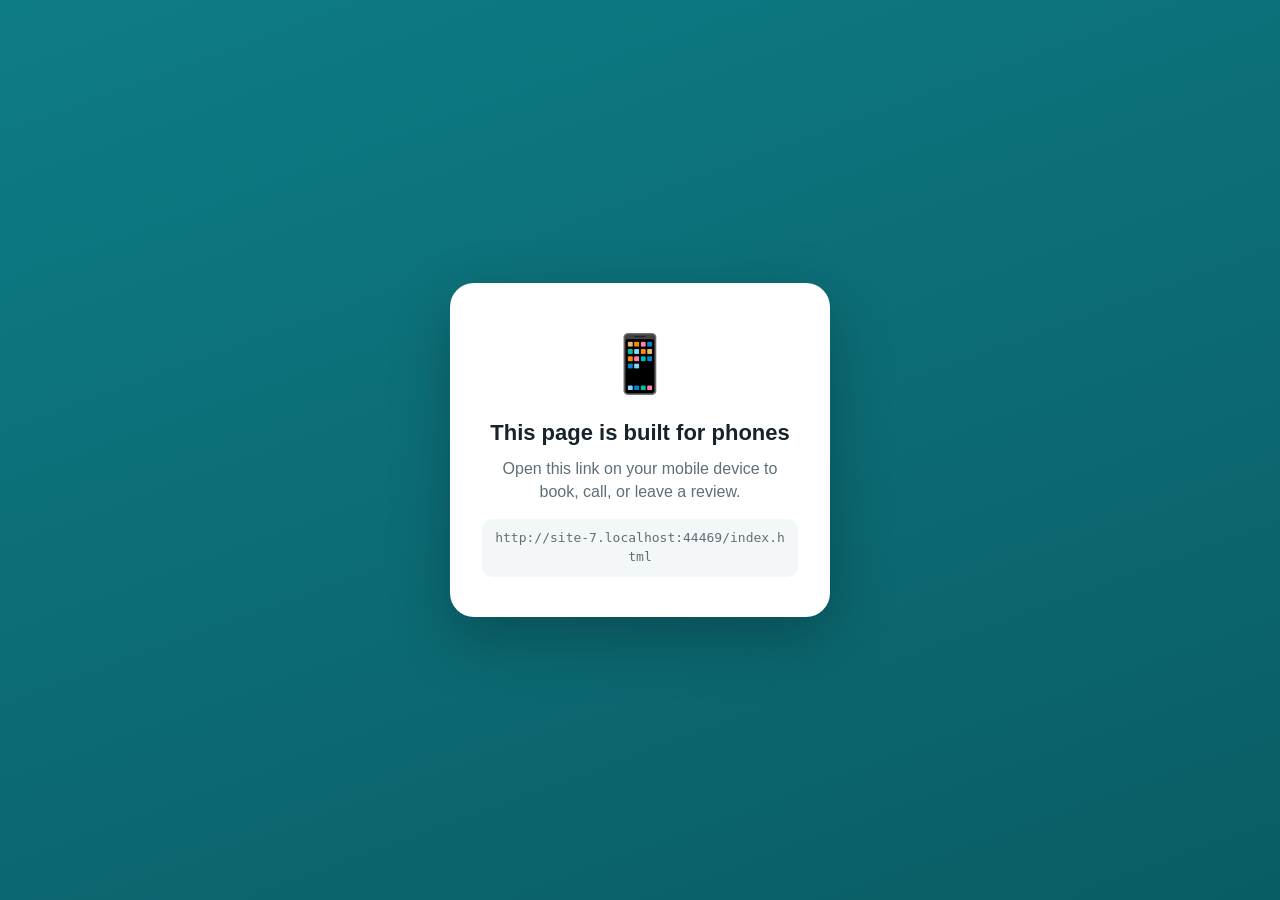
==== commit ca58952c: "Replace starter page with mobile-only dental patient page Phone-first landing page for a dental prac" ====
--- a/index.html
+++ b/index.html
@@ -2,647 +2,181 @@
 <html lang="en">
 <head>
   <meta charset="utf-8">
-  <meta name="viewport" content="width=device-width, initial-scale=1">
-  <title>DENTZEN Dental Hospital | Dr. W. Wagisha, BDS – Dentist in Kankarbagh, Patna</title>
-  <meta name="description" content="DENTZEN Dental Hospital, Bhootnath Road, Kankarbagh, Patna. Gentle, complete dental care by Dr. W. Wagisha, BDS — check-ups, root canal treatment, implants, braces, aligners, teeth whitening, kids dentistry and more. Open 7 days.">
-  <meta name="keywords" content="dentist in Kankarbagh, dental clinic Patna, Dentzen Dental Hospital, Dr Wagisha, root canal Patna, dental implants Patna, braces Patna, teeth whitening Patna">
-  <meta name="theme-color" content="#28DFD3">
-  <meta property="og:type" content="website">
-  <meta property="og:title" content="DENTZEN Dental Hospital – Dr. W. Wagisha, BDS">
-  <meta property="og:description" content="Calm, caring dentistry for the whole family in Kankarbagh, Patna. Book your appointment online.">
-  <link rel="icon" type="image/svg+xml" href="images/favicon.svg">
-  <link rel="preconnect" href="https://fonts.googleapis.com">
-  <link rel="preconnect" href="https://fonts.gstatic.com" crossorigin>
-  <link rel="stylesheet" href="https://fonts.googleapis.com/css2?family=Poppins:wght@500;600;700;800&family=Roboto:wght@400;500;700&display=swap">
-  <link rel="stylesheet" href="https://cdnjs.cloudflare.com/ajax/libs/font-awesome/6.5.2/css/all.min.css" referrerpolicy="no-referrer">
-  <link rel="stylesheet" href="assets/css/style.css">
-  <script>document.documentElement.classList.add('js');</script>
-  <script src="assets/js/config.js" defer></script>
-  <script src="assets/js/data.js" defer></script>
-  <script src="assets/js/content.js" defer></script>
-  <script src="assets/js/main.js" defer></script>
+  <meta name="viewport" content="width=device-width, initial-scale=1, viewport-fit=cover">
+  <meta name="theme-color" content="#0e7c86">
+  <meta name="description" content="Book a dental appointment, call the clinic, or leave a review. Mobile-only patient page.">
+  <title>BrightSmile Dental</title>
+  <link rel="stylesheet" href="styles.css">
 </head>
 <body>
 
-<!-- Shared SVG gradients used by the illustrations -->
-<svg class="svg-defs" aria-hidden="true" focusable="false">
-  <defs>
-    <linearGradient id="gAqua" x1="0" y1="0" x2="1" y2="1"><stop offset="0" stop-color="#3FE3DB"/><stop offset="1" stop-color="#13B5AB"/></linearGradient>
-    <linearGradient id="gTooth" x1="0" y1="0" x2="0.4" y2="1"><stop offset="0" stop-color="#FFFFFF"/><stop offset="0.7" stop-color="#F3FBFD"/><stop offset="1" stop-color="#D6EEF4"/></linearGradient>
-    <linearGradient id="gMetal" x1="0" y1="0" x2="1" y2="0"><stop offset="0" stop-color="#9AA9BC"/><stop offset="0.45" stop-color="#E9EEF4"/><stop offset="1" stop-color="#8293A8"/></linearGradient>
-    <linearGradient id="gStained" x1="0" y1="0" x2="0" y2="1"><stop offset="0" stop-color="#E6D29A"/><stop offset="1" stop-color="#C9A962"/></linearGradient>
-    <linearGradient id="gWhite" x1="0" y1="0" x2="0" y2="1"><stop offset="0" stop-color="#FFFFFF"/><stop offset="1" stop-color="#E9F3F7"/></linearGradient>
-    <clipPath id="mouthClip"><path d="M70 165Q300 132 530 165Q300 300 70 165Z"/></clipPath>
-    <filter id="fShadow" x="-30%" y="-30%" width="160%" height="160%"><feDropShadow dx="0" dy="14" stdDeviation="14" flood-color="#030541" flood-opacity=".22"/></filter>
-    <path id="toothShape" d="M24 7c-3-2-7-3-10-2-5 1-8 6-7 12 1 5 3 8 4 13 1 5 2 11 5 11 3 0 3-6 4-9 1-3 2-4 4-4s3 1 4 4c1 3 1 9 4 9 3 0 4-6 5-11 1-5 3-8 4-13 1-6-2-11-7-12-3-1-7 0-10 2z"/>
-  </defs>
-</svg>
-
-<a class="skip-link" href="#main">Skip to content</a>
-
-<!-- ============ HEADER ============ -->
-<header class="site-header" id="siteHeader">
-  <div class="container header-inner">
-    <a href="#home" class="brand" aria-label="DENTZEN Dental Hospital – home">
-      <svg class="brand-mark" viewBox="0 0 48 48" aria-hidden="true">
-        <use href="#toothShape" fill="#fff" stroke="#030541" stroke-width="2.6" stroke-linejoin="round"/>
-        <path d="M16 20c2.5 4 13.5 4 16 0" fill="none" stroke="#13B5AB" stroke-width="2.6" stroke-linecap="round"/>
-        <path d="M28.5 9.5c3.5-1.5 6.5 0 7.5 3-3.5 1.5-6.5 0-7.5-3z" fill="#61CE70"/>
-      </svg>
-      <span class="brand-text">
-        <strong>DENTZEN</strong>
-        <small>DENTAL HOSPITAL</small>
-      </span>
-    </a>
-
-    <nav class="main-nav" id="mainNav" aria-label="Main">
-      <ul>
-        <li><a href="#about">About Us</a></li>
-        <li class="has-dropdown">
-          <a href="#services" class="dropdown-toggle" aria-haspopup="true" aria-expanded="false">Services <i class="fa-solid fa-caret-down"></i></a>
-          <ul class="dropdown" id="servicesDropdown"></ul>
-        </li>
-        <li class="has-dropdown">
-          <a href="#gallery" class="dropdown-toggle" aria-haspopup="true" aria-expanded="false">Smile Gallery <i class="fa-solid fa-caret-down"></i></a>
-          <ul class="dropdown dropdown-sm">
-            <li><a href="#gallery"><i class="fa-solid fa-left-right"></i> Before &amp; After</a></li>
-            <li><a href="#clinicPhotos"><i class="fa-regular fa-images"></i> Our Clinic</a></li>
-            <li><a href="#safety" data-safety-link hidden><i class="fa-solid fa-shield-heart"></i> Patient Safety</a></li>
-          </ul>
-        </li>
-        <li><a href="#blog">Blog</a></li>
-        <li><a href="#contact">Contact</a></li>
-      </ul>
-      <a href="#appointment" class="btn btn-accent nav-cta-mobile">Book Appointment</a>
-    </nav>
-
-    <div class="header-actions">
-      <a href="#appointment" class="btn btn-accent btn-book">Book Appointment</a>
-      <a href="#appointment" class="icon-btn icon-wa" data-wa aria-label="Chat on WhatsApp"><i class="fa-brands fa-whatsapp"></i></a>
-      <a href="#appointment" class="icon-btn icon-call" data-tel aria-label="Call the clinic"><i class="fa-solid fa-phone"></i></a>
-      <button class="nav-toggle" id="navToggle" aria-label="Open menu" aria-expanded="false" aria-controls="mainNav"><span></span><span></span><span></span></button>
-    </div>
-  </div>
-</header>
-
-<main id="main">
-
-<!-- ============ HERO SLIDER ============ -->
-<section class="hero" id="home" aria-roledescription="carousel" aria-label="Highlights">
-  <div class="hero-waves" aria-hidden="true"></div>
-  <div class="slides">
-
-    <article class="slide is-active" aria-roledescription="slide" aria-label="1 of 3">
-      <div class="container slide-inner">
-        <div class="slide-text">
-          <p class="eyebrow">Welcome to DENTZEN Dental Hospital</p>
-          <h1>Calm, Caring Dentistry in <span class="hl">Kankarbagh, Patna</span></h1>
-          <p class="lead">Complete dental care for your whole family by <strong>Dr. W. Wagisha, BDS</strong> — from check-ups and root canals to implants, braces and smile makeovers.</p>
-          <div class="btn-row">
-            <a href="#appointment" class="btn btn-gradient btn-lg"><i class="fa-regular fa-calendar-check"></i> Make an Appointment</a>
-            <a href="#appointment" class="btn btn-outline-wa btn-lg" data-wa><i class="fa-brands fa-whatsapp"></i> WhatsApp Us</a>
-          </div>
-          <ul class="hero-points">
-            <li><span class="open-status" data-open-status><span class="dot"></span><span class="txt">Checking hours…</span></span></li>
-            <li><i class="fa-solid fa-circle-check"></i> Gentle &amp; painless</li>
-            <li><i class="fa-solid fa-circle-check"></i> Open 10 AM – 8 PM</li>
-            <li data-fee-show><i class="fa-solid fa-circle-check"></i> ₹<span data-bind="fee">250</span> consultation</li>
-          </ul>
-        </div>
-        <div class="slide-photo" role="img" aria-label="Dentist examining a smiling patient" style="background-image: url('images/hero/hero-1.jpg')"></div>
-      </div>
-    </article>
-
-    <article class="slide" aria-roledescription="slide" aria-label="2 of 3">
-      <div class="container slide-inner">
-        <div class="slide-text">
-          <p class="eyebrow">Dental Implants · Crowns &amp; Bridges</p>
-          <h2>Missing Teeth? Eat, Speak &amp; <span class="hl">Smile with Confidence</span></h2>
-          <p class="lead">Fixed, natural-looking replacements for missing teeth — dental implants, ceramic and zirconia crowns, bridges and dentures, planned around you.</p>
-          <div class="btn-row">
-            <a href="#appointment" class="btn btn-gradient btn-lg" data-book="implants"><i class="fa-regular fa-calendar-check"></i> Book a Consultation</a>
-            <button type="button" class="btn btn-ghost btn-lg" data-service="implants">Learn about implants</button>
-          </div>
-        </div>
-        <div class="slide-photo" role="img" aria-label="Dental implant model showing a titanium implant between natural teeth" style="background-image: url('images/hero/hero-2.jpg')"></div>
-      </div>
-    </article>
-
-    <article class="slide" aria-roledescription="slide" aria-label="3 of 3">
-      <div class="container slide-inner">
-        <div class="slide-text">
-          <p class="eyebrow">Braces · Clear Aligners · Smile Design</p>
-          <h2>Straighter Teeth, <span class="hl">Brighter Smiles</span> — at Any Age</h2>
-          <p class="lead">Metal braces, tooth-coloured ceramic braces and near-invisible clear aligners for children, teens and adults — plus whitening and veneers to finish your new smile.</p>
-          <div class="btn-row">
-            <a href="#appointment" class="btn btn-gradient btn-lg" data-book="braces"><i class="fa-regular fa-calendar-check"></i> Book a Smile Assessment</a>
-            <a href="#gallery" class="btn btn-ghost btn-lg">See Smile Gallery</a>
-          </div>
-        </div>
-        <div class="slide-photo" role="img" aria-label="Patient fitting a clear aligner" style="background-image: url('images/hero/hero-3.jpg')"></div>
-      </div>
-    </article>
-
-  </div>
-  <button class="slider-arrow prev" aria-label="Previous slide"><i class="fa-solid fa-angle-left"></i></button>
-  <button class="slider-arrow next" aria-label="Next slide"><i class="fa-solid fa-angle-right"></i></button>
-  <div class="slider-dots" role="tablist" aria-label="Choose slide"></div>
-</section>
-
-<!-- ============ STATS BAND ============ -->
-<section class="stats" aria-label="Clinic at a glance">
-  <div class="container stats-grid" id="statsGrid"></div>
-</section>
-
-<!-- ============ ABOUT ============ -->
-<section class="section about" id="about">
-  <div class="container about-grid">
-    <div class="about-visual reveal">
-      <div class="about-photo-slot" id="aboutPhoto">
-        <div class="photo-vacant"><i class="fa-regular fa-image"></i><span>Photo coming soon</span></div>
-      </div>
-      <div class="exp-badge"><strong data-bind="years">7</strong><span>+ Years of<br>Experience</span></div>
-    </div>
-    <div class="about-text reveal">
-      <h2 class="section-title left">Dr. W. Wagisha – Trusted &amp; Best Dentist in Patna for RCT, Implants &amp; Braces</h2>
-      <p>At DENTZEN Dental Hospital, we bring together clinical expertise and modern technology to give you comfortable, pain-free and long-lasting dental care. Whether you need a root canal, a dental implant, braces or a complete smile makeover, Dr. W. Wagisha and her team are ready to help at our clinic on Bhootnath Road, Kankarbagh, Patna.</p>
-      <p>Our team is as passionate as it is skilled. We keep learning through regular training so that you benefit from the latest advances in dentistry, and every treatment plan is designed around your needs, your goals and your budget.</p>
-      <p>We have built our clinic to feel calm and welcoming. Modern equipment keeps every visit smooth and efficient, and our friendly staff will put you at ease from the moment you walk in. Our aim is simple: every patient should leave with a healthy, confident smile.</p>
-      <p>Families across Patna trust us for honest advice and careful treatment, and we work hard to keep that trust. Whether you need preventive care, restorative treatment or a cosmetic upgrade, our team is always ready to answer your questions and give you the very best care.</p>
-      <div class="btn-row">
-        <a href="#appointment" class="btn btn-navy">Book Appointment</a>
-        <a href="#doctor" class="btn btn-link">Meet the doctor <i class="fa-solid fa-arrow-right"></i></a>
-      </div>
-    </div>
-  </div>
-</section>
-
-<!-- ============ SERVICES ============ -->
-<section class="section services" id="services">
-  <div class="container">
-    <div class="section-head reveal">
-      <h2 class="section-title">Complete Dental Care Under One Roof</h2>
-      <p class="section-sub">From routine check-ups to implants and orthodontics — tap any treatment to see how it works, how long it takes and how to care for your teeth afterwards.</p>
-    </div>
-    <div class="services-grid" id="servicesGrid"></div>
-  </div>
-</section>
-
-<!-- ============ TREATMENT FINDER (new feature) ============ -->
-<section class="section finder" id="finder">
-  <div class="container finder-wrap reveal">
-    <div class="finder-head">
-      <h2 class="section-title left">Not Sure What You Need?</h2>
-      <p>Select what you are experiencing and we will suggest the treatments that usually help. This is a guide, not a diagnosis — the doctor will confirm after examining you.</p>
-    </div>
-    <div class="finder-chips" id="finderChips" role="group" aria-label="Your symptoms"></div>
-    <div class="finder-result" id="finderResult" aria-live="polite">
-      <p class="finder-empty"><i class="fa-regular fa-hand-pointer"></i> Choose one or more symptoms above.</p>
-    </div>
-  </div>
-</section>
-
-<!-- ============ WHY CHOOSE US ============ -->
-<section class="section why" id="why">
-  <div class="container">
-    <div class="section-head reveal">
-      <h2 class="section-title">Why Families in Patna Choose DENTZEN</h2>
-      <p class="section-sub">We are a neighbourhood dental hospital built on patience, honesty and careful clinical work.</p>
-    </div>
-    <div class="why-grid">
-      <div class="why-card reveal"><span class="why-ic"><i class="fa-solid fa-user-doctor"></i></span><h3>Qualified &amp; Registered</h3><p>Treatment by Dr. W. Wagisha, BDS, registered with the Bihar State Dental Council and practising since 2019.</p></div>
-      <div class="why-card reveal"><span class="why-ic"><i class="fa-solid fa-syringe"></i></span><h3>Painless Approach</h3><p>Effective local anaesthesia, gentle hands and a step-by-step explanation, so you always know what is happening.</p></div>
-      <div class="why-card reveal"><span class="why-ic"><i class="fa-solid fa-receipt"></i></span><h3>Transparent Costs</h3><p>No surprises. You get a clear treatment plan and cost estimate before any treatment begins.</p></div>
-      <div class="why-card reveal"><span class="why-ic"><i class="fa-solid fa-shield-virus"></i></span><h3>Infection Control First</h3><p>Standard precautions for every patient: cleaned and processed instruments, single-use disposables, fresh gloves and masks.</p></div>
-      <div class="why-card reveal"><span class="why-ic"><i class="fa-solid fa-calendar-days"></i></span><h3>Open 10 AM – 8 PM</h3><p>Six days a week from 10 AM to 8 PM, with Thursday by prior appointment — easy to fit around work and school.</p></div>
-      <div class="why-card reveal"><span class="why-ic"><i class="fa-solid fa-location-dot"></i></span><h3>Easy to Reach</h3><p>On Bhootnath Road, Kankarbagh, opposite Bhootnath Mandir — convenient from across Patna.</p></div>
-    </div>
-  </div>
-</section>
-
-<!-- ============ EMERGENCY BAND ============ -->
-<section class="emergency" aria-label="Dental emergency">
-  <div class="container emergency-inner">
-    <span class="em-ic"><i class="fa-solid fa-truck-medical"></i></span>
-    <div>
-      <h2>Dental Emergency?</h2>
-      <p>Severe toothache, swelling, a broken tooth or bleeding after an extraction — don't wait. Call or WhatsApp us for the earliest available slot.</p>
-    </div>
-    <div class="btn-row">
-      <a href="#appointment" class="btn btn-white" data-tel><i class="fa-solid fa-phone"></i> Call Now</a>
-      <a href="#appointment" class="btn btn-wa" data-wa><i class="fa-brands fa-whatsapp"></i> WhatsApp</a>
-    </div>
-  </div>
-</section>
-
-<!-- ============ TECHNOLOGY / COMFORT ============ -->
-<section class="section tech" id="technology">
-  <div class="container">
-    <div class="section-head reveal">
-      <h2 class="section-title">Advanced Dental Technology at Our Hospital</h2>
-      <p class="section-sub">We invest in modern equipment so that diagnosis is more accurate, treatment is faster and your visit is more comfortable.</p>
-    </div>
-    <div class="tech-grid">
-      <div class="tech-card reveal"><img src="images/tech/digital-radiography.jpg" alt="Dentist examining digital dental X-rays" loading="lazy"><h3>Digital Radiography – 90% Less Radiation</h3><p>Instant, high-resolution digital X-rays that use a fraction of the radiation of traditional film. Images appear in seconds, for faster and more accurate diagnosis.</p></div>
-      <div class="tech-card reveal"><img src="images/tech/rvg.jpg" alt="RVG digital X-ray displayed on a clinic monitor" loading="lazy"><h3>RVG Digital X-Ray – Tooth Scan</h3><p>A small digital sensor captures a detailed image of one or a few teeth in seconds, right at the chair: ideal for checking decay, infection and root canals.</p></div>
-      <div class="tech-card reveal"><img src="images/tech/intraoral-camera.jpg" alt="Dentist showing a patient a scan of their teeth" loading="lazy"><h3>Intraoral Camera – See What We See</h3><p>A high-definition camera shows you live images of your teeth on screen, so you understand your diagnosis and can plan treatment together with Dr. Wagisha.</p></div>
-      <div class="tech-card reveal"><img src="images/tech/rotary.jpg" alt="Dentist performing a root canal with a rotary system" loading="lazy"><h3>Rotary RCT System – Faster, Painless Root Canals</h3><p>An advanced rotary endodontic system completes most root canals in a single visit, with less discomfort, shorter appointments and greater precision.</p></div>
-      <div class="tech-card reveal"><img src="images/tech/endo-activator.jpg" alt="Dental instrument in a modern clinic" loading="lazy"><h3>Endo Activator – Deeper Canal Cleaning</h3><p>Gentle sonic vibrations help disinfecting solutions reach every corner of the root canal, for cleaner canals and better long-term results.</p></div>
-      <div class="tech-card reveal"><img src="images/tech/obturation.jpg" alt="Dental X-ray showing sealed teeth" loading="lazy"><h3>3D Obturation Unit – Complete Canal Sealing</h3><p>Warm, three-dimensional filling seals the entire root canal system, helping prevent re-infection and protecting the tooth for years.</p></div>
-      <div class="tech-card reveal"><img src="images/tech/sterilisation.jpg" alt="Sterilised dental instruments" loading="lazy"><h3>Sterilization Unit – Clean Instruments, Every Patient</h3><p>Used instruments are cleaned, inspected, packaged and processed in our sterilization unit before they are used again. <a href="#safety" data-safety-link hidden>See how we do it →</a></p></div>
-    </div>
-  </div>
-</section>
-
-<!-- ============ PATIENT SAFETY & INFECTION CONTROL (shown once verified in config.js) ============ -->
-<section class="section safety" id="safety" hidden>
-  <div class="container">
-    <div class="section-head reveal">
-      <h2 class="section-title">Patient Safety &amp; Infection Control</h2>
-      <p class="section-sub">Every instrument that touches your mouth goes through the same five steps before it is used again. The same standard precautions apply to every patient, every time.</p>
-      <p class="section-sub hi" lang="hi">आपके मुँह को छूने वाला हर उपकरण दोबारा इस्तेमाल से पहले इन्हीं पाँच चरणों से गुज़रता है। हर मरीज़ के लिए, हर बार, एक जैसी सावधानियाँ।</p>
-    </div>
-    <ol class="safe-steps">
-      <li class="safe-step reveal">
-        <span class="safe-no">1</span>
-        <i class="fa-solid fa-box-archive" aria-hidden="true"></i>
-        <h3>Safe collection &amp; transport</h3>
-        <p>Used instruments go straight into a closed, puncture-proof container and are carried to the processing area — never left on the chair-side tray.</p>
-        <p class="hi" lang="hi">इस्तेमाल किए गए उपकरण तुरंत एक बंद, मज़बूत कंटेनर में रखे जाते हैं और प्रोसेसिंग क्षेत्र में ले जाए जाते हैं।</p>
-      </li>
-      <li class="safe-step reveal">
-        <span class="safe-no">2</span>
-        <i class="fa-solid fa-soap" aria-hidden="true"></i>
-        <h3>Thorough cleaning</h3>
-        <p>Every instrument is cleaned to remove blood, saliva and debris, because residue can shield germs from the next step.</p>
-        <p class="hi" lang="hi">हर उपकरण से खून, लार और गंदगी को अच्छी तरह साफ़ किया जाता है, क्योंकि बची हुई गंदगी कीटाणुओं को ढक सकती है।</p>
-      </li>
-      <li class="safe-step reveal">
-        <span class="safe-no">3</span>
-        <i class="fa-solid fa-magnifying-glass" aria-hidden="true"></i>
-        <h3>Drying, inspection &amp; packaging</h3>
-        <p>Instruments are dried, checked for damage or wear, and sealed in pouches so they stay protected until use.</p>
-        <p class="hi" lang="hi">उपकरणों को सुखाकर, टूट-फूट के लिए जाँचकर, पाउच में सील किया जाता है ताकि वे उपयोग तक सुरक्षित रहें।</p>
-      </li>
-      <li class="safe-step reveal">
-        <span class="safe-no">4</span>
-        <i class="fa-solid fa-temperature-arrow-up" aria-hidden="true"></i>
-        <h3>Sterilization suited to the instrument</h3>
-        <p>Instruments that enter tissue or touch bone are sterilized by heat. Chemical disinfectants support cleaning and are used for items that cannot take heat — they are not a substitute for sterilization.</p>
-        <p class="hi" lang="hi">जो उपकरण ऊतक या हड्डी को छूते हैं, उन्हें गर्मी (हीट) से स्टरलाइज़ किया जाता है। केमिकल डिसइन्फेक्टेंट सफ़ाई में मदद करते हैं और केवल उन चीज़ों के लिए हैं जो गर्मी सह नहीं सकतीं — यह स्टरलाइज़ेशन का विकल्प नहीं है।</p>
-      </li>
-      <li class="safe-step reveal">
-        <span class="safe-no">5</span>
-        <i class="fa-solid fa-clipboard-check" aria-hidden="true"></i>
-        <h3>Monitoring, storage &amp; checks before reuse</h3>
-        <p>Each cycle is monitored, packs are stored clean and dry, and every pouch is checked for an intact seal and indicator before it is opened for you.</p>
-        <p class="hi" lang="hi">हर साइकिल की निगरानी होती है, पैक साफ़ और सूखी जगह रखे जाते हैं, और आपके सामने खोलने से पहले हर पाउच की सील और इंडिकेटर जाँचे जाते हैं।</p>
-      </li>
-    </ol>
-    <div class="safe-grid">
-      <div class="safe-box reveal">
-        <span class="safe-ic"><i class="fa-solid fa-flask"></i></span>
-        <h3>Where chemical disinfection fits</h3>
-        <p>Chemical disinfectants are used to support cleaning and for items that cannot tolerate heat. They disinfect — they do not sterilize. Soaking never replaces heat sterilization for instruments that need it.</p>
-        <p class="hi" lang="hi">केमिकल डिसइन्फेक्टेंट सफ़ाई में सहायक हैं और उन चीज़ों के लिए हैं जो गर्मी सह नहीं सकतीं। ये कीटाणुरहित करते हैं, स्टरलाइज़ नहीं। भिगोना कभी भी हीट स्टरलाइज़ेशन की जगह नहीं लेता।</p>
-        <p class="safe-detail" id="chemDetails" hidden></p>
-      </div>
-      <div class="safe-box reveal">
-        <span class="safe-ic"><i class="fa-solid fa-vial-circle-check"></i></span>
-        <h3>Viral-marker testing</h3>
-        <p>Where clinically indicated, viral-marker testing may help identify infections and support appropriate medical assessment and treatment planning. Testing is explained to patients and performed with informed consent and confidentiality.</p>
-        <p>Test results never change how carefully we work: standard infection-control precautions apply to every patient, regardless of results.</p>
-        <p class="hi" lang="hi">जहाँ चिकित्सकीय रूप से ज़रूरी हो, वायरल-मार्कर जाँच संक्रमण की पहचान और सही उपचार योजना में मदद कर सकती है। जाँच मरीज़ को समझाकर, सहमति और गोपनीयता के साथ की जाती है। जाँच का नतीजा चाहे जो हो, हर मरीज़ के लिए संक्रमण-नियंत्रण की सावधानियाँ समान रहती हैं।</p>
-      </div>
-    </div>
-    <ul class="safe-basics reveal">
-      <li><i class="fa-solid fa-hand-sparkles"></i> Fresh gloves and mask for every patient</li>
-      <li><i class="fa-solid fa-syringe"></i> Single-use needles, syringes and suction tips</li>
-      <li><i class="fa-solid fa-spray-can-sparkles"></i> Chair and surfaces wiped down between patients</li>
-      <li><i class="fa-solid fa-eye"></i> Sealed pouches opened in front of you</li>
-    </ul>
-  </div>
-</section>
-
-<!-- ============ DOCTOR ============ -->
-<section class="section doctor" id="doctor">
-  <div class="container">
-    <h2 class="section-title light reveal">Meet <span data-bind="doctorName">Dr. W. Wagisha</span>, <span data-bind="doctorDegree">BDS</span></h2>
-    <div class="doctor-grid">
-      <div class="doctor-photo reveal" id="doctorPhoto">
-        <div class="doc-placeholder">
-          <svg viewBox="0 0 48 48" aria-hidden="true"><use href="#toothShape" fill="none" stroke="#fff" stroke-width="1.6"/></svg>
-          <span class="doc-initials">W</span>
-        </div>
-        <div class="doc-tag"><strong data-bind="doctorName">Dr. W. Wagisha</strong><span data-bind="doctorTitle">Aesthetic, Cosmetic &amp; Dental Surgeon</span></div>
-      </div>
-      <div class="doctor-text reveal">
-        <p class="doc-role">Chief Dental Surgeon, DENTZEN Dental Hospital</p>
-        <p>Dr. W. Wagisha earned a Bachelor of Dental Surgery (BDS) from <span data-bind="doctorCollege">Buddha Dental College</span> in <span data-bind="doctorGradYear">2019</span> and has been caring for patients in Patna ever since. As an aesthetic, cosmetic and dental surgeon, Dr. Wagisha leads DENTZEN with a simple belief: excellent dentistry should come with patience, honesty and a gentle touch.</p>
-        <p>Dr. Wagisha's areas of interest include root canal and re-root canal treatment, full-mouth rehabilitation, cosmetic smile design and children's dentistry — taking time to listen to every patient and explain each option clearly.</p>
-        <ul class="doc-creds">
-          <li><i class="fa-solid fa-graduation-cap"></i> <span>BDS — <span data-bind="doctorCollege">Buddha Dental College</span> (<span data-bind="doctorGradYear">2019</span>)</span></li>
-          <li><i class="fa-solid fa-id-card"></i> <span data-bind="doctorReg">Reg. No. 8555/A, Bihar State Dental Council</span></li>
-          <li><i class="fa-solid fa-briefcase-medical"></i> <span><span data-bind="years">7</span>+ years of clinical experience</span></li>
-          <li><i class="fa-solid fa-wand-magic-sparkles"></i> <span>Aesthetic &amp; cosmetic dentistry</span></li>
-          <li><i class="fa-solid fa-tooth"></i> <span>Root canal, Re-RCT &amp; full-mouth rehabilitation</span></li>
-          <li><i class="fa-solid fa-children"></i> <span>Children's dentistry</span></li>
-        </ul>
-        <div class="btn-row">
-          <a href="#appointment" class="btn btn-white">Book Appointment</a>
-          <a href="#" class="btn btn-outline-light" data-social-link="practo" target="_blank" rel="noopener"><i class="fa-solid fa-arrow-up-right-from-square"></i> View on Practo</a>
-        </div>
-      </div>
-    </div>
-  </div>
-</section>
-
-<!-- ============ YOUR VISIT (new feature) ============ -->
-<section class="section journey" id="journey">
-  <div class="container">
-    <div class="section-head reveal">
-      <h2 class="section-title">Your Visit, Step by Step</h2>
-      <p class="section-sub">Knowing what to expect makes a dental visit easier. Here is how we take care of you.</p>
-    </div>
-    <ol class="steps">
-      <li class="step reveal"><span class="step-no">1</span><i class="fa-regular fa-calendar-check"></i><h3>Book Your Slot</h3><p>Choose a time online, call or WhatsApp us. Emergencies are seen as early as possible.</p></li>
-      <li class="step reveal"><span class="step-no">2</span><i class="fa-solid fa-magnifying-glass"></i><h3>Examination</h3><p>A thorough check-up of your teeth and gums, with X-rays only if they are needed.</p></li>
-      <li class="step reveal"><span class="step-no">3</span><i class="fa-solid fa-clipboard-list"></i><h3>Plan &amp; Estimate</h3><p>We explain your options and give a clear cost estimate. You decide — no pressure.</p></li>
-      <li class="step reveal"><span class="step-no">4</span><i class="fa-regular fa-face-smile"></i><h3>Treatment &amp; Follow-up</h3><p>Gentle treatment, written aftercare instructions and follow-up to keep your smile healthy.</p></li>
-    </ol>
-  </div>
-</section>
-
-<!-- ============ SMILE GALLERY / BEFORE-AFTER (new feature) ============ -->
-<section class="section gallery" id="gallery">
-  <div class="container">
-    <div class="section-head reveal">
-      <h2 class="section-title">Smile Gallery – Before &amp; After</h2>
-      <p class="section-sub">Real results from our patients. Drag the slider on each photo to compare before and after.</p>
-    </div>
-    <div class="ba-grid" id="baGrid"></div>
-    <div class="gallery-cta reveal">
-      <p>Want results like these? Visit us for a personalised smile assessment.</p>
-      <div class="btn-row center">
-        <a href="#appointment" class="btn btn-accent" data-book="cosmetic">Book Smile Assessment</a>
-        <a href="#" class="btn btn-insta" data-social-link="instagram" target="_blank" rel="noopener"><i class="fa-brands fa-instagram"></i> More on Instagram</a>
-      </div>
-    </div>
-    <div class="clinic-photos" id="clinicPhotos" hidden>
-      <h3 class="gallery-sub">Our Clinic</h3>
-      <div class="photo-gallery" id="photoGallery"></div>
-    </div>
-  </div>
-</section>
-
-<!-- ============ REVIEWS ============ -->
-<section class="section reviews" id="reviews">
-  <div class="container">
-    <div class="section-head reveal">
-      <h2 class="section-title">Patients Love Us on Google &amp; Justdial</h2>
-      <p class="section-sub">Ratings and reviews from patients who visited DENTZEN Dental Hospital.</p>
-    </div>
-    <div class="rating-cards reveal" id="ratingCards"></div>
-    <div class="reviews-slider" id="reviewsSlider" hidden>
-      <div class="reviews-track" id="reviewsTrack"></div>
-      <div class="reviews-nav">
-        <button class="slider-arrow-sm" data-rev="prev" aria-label="Previous review"><i class="fa-solid fa-angle-left"></i></button>
-        <button class="slider-arrow-sm" data-rev="next" aria-label="Next review"><i class="fa-solid fa-angle-right"></i></button>
-      </div>
-    </div>
-    <div class="review-cta reveal">
-      <i class="fa-solid fa-quote-left"></i>
-      <div>
-        <h3>Visited DENTZEN? We'd love to hear from you.</h3>
-        <p>Your review helps other families in Patna find the right dental care.</p>
-      </div>
-      <div class="btn-row">
-        <a href="#" class="btn btn-white-outline" data-social-link="googleReview" target="_blank" rel="noopener"><i class="fa-brands fa-google"></i> Review on Google</a>
-        <a href="#" class="btn btn-white-outline" data-social-link="justdial" target="_blank" rel="noopener"><i class="fa-solid fa-star"></i> Review on Justdial</a>
-      </div>
-    </div>
-  </div>
-</section>
-
-<!-- ============ APPOINTMENT ============ -->
-<section class="appointment" id="appointment">
-  <div class="container appt-grid">
-    <div class="appt-text reveal">
-      <h2>Book Your Visit with Our Expert Team</h2>
-      <p>Pick a convenient day and time — slots follow our real clinic hours. Your request goes straight to the clinic on WhatsApp, and we will confirm your appointment shortly.</p>
-      <ul class="appt-points">
-        <li><i class="fa-solid fa-clock"></i><span><strong>Clinic hours</strong><span data-bind="hoursShort">Sun–Wed, Fri–Sat 10 AM–8 PM · Thu by appointment</span></span></li>
-        <li data-fee-show><i class="fa-solid fa-indian-rupee-sign"></i><span><strong>Consultation</strong>₹<span data-bind="fee">250</span></span></li>
-        <li><i class="fa-solid fa-phone"></i><span><strong>Prefer to call?</strong><a href="#appointment" data-tel><span data-bind="phone">+91 XXXXX XXXXX</span></a></span></li>
-      </ul>
-      <div class="social-row">
-        <a href="#" data-social-link="instagram" target="_blank" rel="noopener" aria-label="Instagram"><i class="fa-brands fa-instagram"></i></a>
-        <a href="#" data-social-link="facebook" target="_blank" rel="noopener" aria-label="Facebook"><i class="fa-brands fa-facebook-f"></i></a>
-        <a href="#" data-social-link="youtube" target="_blank" rel="noopener" aria-label="YouTube"><i class="fa-brands fa-youtube"></i></a>
-        <a href="#appointment" data-wa aria-label="WhatsApp"><i class="fa-brands fa-whatsapp"></i></a>
-      </div>
-    </div>
-
-    <div class="appt-card reveal">
-      <form id="bookingForm" novalidate>
-        <h3><i class="fa-regular fa-calendar-check"></i> Request an Appointment</h3>
-        <div class="form-row">
-          <div class="field">
-            <label for="fName">Full name *</label>
-            <input id="fName" name="name" type="text" autocomplete="name" required placeholder="Your name">
-            <small class="err"></small>
-          </div>
-          <div class="field">
-            <label for="fPhone">Mobile number *</label>
-            <input id="fPhone" name="phone" type="tel" autocomplete="tel" inputmode="tel" required placeholder="10-digit mobile">
-            <small class="err"></small>
-          </div>
-        </div>
-        <div class="form-row">
-          <div class="field">
-            <label for="fService">Treatment</label>
-            <select id="fService" name="service"><option value="General consultation">General consultation</option></select>
-          </div>
-          <div class="field">
-            <label for="fDate">Preferred date *</label>
-            <input id="fDate" name="date" type="date" required>
-            <small class="err"></small>
-          </div>
-        </div>
-        <div class="field">
-          <span class="label" id="slotLabel">Preferred time *</span>
-          <div class="slots" id="slots" role="radiogroup" aria-labelledby="slotLabel"><p class="slots-hint">Select a date to see available times.</p></div>
-          <small class="err" id="slotErr"></small>
-        </div>
-        <div class="field">
-          <label for="fMsg">Anything we should know? <span class="muted">(optional)</span></label>
-          <textarea id="fMsg" name="message" rows="3" placeholder="e.g. pain in lower left tooth since 3 days"></textarea>
-        </div>
-        <label class="consent"><input type="checkbox" id="fConsent" required> I agree to be contacted by DENTZEN about this appointment.</label>
-        <small class="err" id="consentErr"></small>
-        <button type="submit" class="btn btn-accent btn-block btn-lg"><i class="fa-brands fa-whatsapp"></i> <span id="submitText">Send Booking Request</span></button>
-        <p class="form-note"><i class="fa-solid fa-lock"></i> Your details are only used to arrange your appointment.</p>
-      </form>
-      <div class="booking-done" id="bookingDone" hidden>
-        <span class="done-ic"><i class="fa-solid fa-circle-check"></i></span>
-        <h3>Thank you, <span id="doneName"></span>!</h3>
-        <p id="doneMsg">Your request has been prepared. We will confirm your appointment shortly.</p>
-        <pre class="done-summary" id="doneSummary"></pre>
-        <div class="btn-row center" id="doneActions"></div>
-        <button type="button" class="btn btn-link" id="bookAnother">Book another appointment</button>
-      </div>
-    </div>
-  </div>
-</section>
-
-<!-- ============ BLOG ============ -->
-<section class="section blog" id="blog">
-  <div class="container">
-    <div class="section-head reveal">
-      <h2 class="section-title">Dental Health Blog</h2>
-      <p class="section-sub">Simple guides to common dental problems: causes, treatment and when to see a dentist. Tap any article to read it.</p>
-    </div>
-    <div class="blog-grid" id="blogGrid"></div>
-  </div>
-</section>
-
-<!-- ============ FAQ ============ -->
-<section class="section faq" id="faq">
-  <div class="container narrow">
-    <div class="section-head reveal">
-      <h2 class="section-title">Frequently Asked Questions</h2>
-      <p class="section-sub">Common questions about DENTZEN Dental Hospital, our treatments and visiting us.</p>
-    </div>
-    <div class="faq-list" id="faqList">
-      <details class="faq-item"><summary>Where is DENTZEN Dental Hospital located?</summary><div class="faq-body"><p>We are on <span data-bind="addressShort">Bhootnath Road, Kankarbagh, Patna</span> (<span data-bind="landmark">ground floor, right of Domino's, opposite Bhootnath Mandir</span>). See the map in the Contact section below for directions.</p></div></details>
-      <details class="faq-item"><summary>What are the clinic timings?</summary><div class="faq-body"><p>We are open 10:00 AM – 8:00 PM six days a week (Sunday to Wednesday, Friday and Saturday). On Thursday we see patients by prior appointment only. For emergencies, please call or WhatsApp us.</p></div></details>
-      <details class="faq-item"><summary>What is the consultation fee?</summary><div class="faq-body"><p>The consultation fee is ₹<span data-bind="fee">250</span>. After examining you, we explain your treatment options and give you a clear cost estimate before any treatment begins.</p></div></details>
-      <details class="faq-item"><summary>Is root canal treatment painful?</summary><div class="faq-body"><p>Modern root canal treatment is done under local anaesthesia and feels much like getting a filling. Most patients feel relief because the treatment removes the infection that was causing the pain. Mild soreness for a day or two afterwards is normal.</p></div></details>
-      <details class="faq-item"><summary>How much does a root canal or dental implant cost?</summary><div class="faq-body"><p>The cost depends on the tooth, its condition, the number of visits and the type of crown or implant chosen. After the examination (and X-ray if needed) we give you a clear, written estimate so you can decide with no surprises.</p></div></details>
-      <details class="faq-item"><summary>Do you treat children?</summary><div class="faq-body"><p>Yes. We see children of all ages for check-ups, fluoride and sealants, fillings and baby-tooth treatments, in a calm and friendly way. We recommend the first visit by your child's first birthday.</p></div></details>
-      <details class="faq-item"><summary>Do I need an appointment, or can I walk in?</summary><div class="faq-body"><p>Booking an appointment online, by phone or on WhatsApp helps us keep your waiting time short. If you have severe pain or swelling, contact us and we will try to see you as early as possible.</p></div></details>
-      <details class="faq-item"><summary>How often should I visit the dentist?</summary><div class="faq-body"><p>Every 6 months for a check-up and cleaning is ideal for most people. Regular visits catch small problems early, when treatment is simpler and more affordable.</p></div></details>
-      <details class="faq-item"><summary>Is teeth whitening safe?</summary><div class="faq-body"><p>Yes, when it is done or supervised by a dentist. We first make sure your teeth and gums are healthy, protect your gums during treatment and use controlled whitening gels. Some patients feel mild, temporary sensitivity.</p></div></details>
-      <details class="faq-item"><summary>Do you offer braces for adults?</summary><div class="faq-body"><p>Yes. Teeth can be straightened at any age. Adults often prefer tooth-coloured ceramic braces or near-invisible clear aligners. We will assess your teeth and suggest the best option.</p></div></details>
-    </div>
-  </div>
-</section>
-
-<!-- ============ CONTACT ============ -->
-<section class="section contact" id="contact">
-  <div class="container">
-    <div class="section-head reveal">
-      <h2 class="section-title">Contact &amp; Location</h2>
-    </div>
-    <div class="contact-grid">
-      <div class="contact-info reveal">
-        <div class="c-item">
-          <span class="c-ic"><i class="fa-solid fa-location-dot"></i></span>
-          <div><h3>Address</h3><p data-bind="addressFull">Bhootnath Road, Kankarbagh, Patna, Bihar</p><p class="muted" data-bind="landmark">Ground floor, right of Domino's, opposite Bhootnath Mandir</p></div>
-        </div>
-        <div class="c-item">
-          <span class="c-ic"><i class="fa-solid fa-phone"></i></span>
-          <div><h3>Phone &amp; WhatsApp</h3><p><a href="#appointment" data-tel><span data-bind="phone">+91 XXXXX XXXXX</span></a></p><p><a href="#appointment" data-wa class="wa-link"><i class="fa-brands fa-whatsapp"></i> Chat on WhatsApp</a></p></div>
-        </div>
-        <div class="c-item" data-needs="email">
-          <span class="c-ic"><i class="fa-solid fa-envelope"></i></span>
-          <div><h3>Email</h3><p><a href="#" data-mail><span data-bind="email"></span></a></p></div>
-        </div>
-        <div class="c-item">
-          <span class="c-ic"><i class="fa-solid fa-clock"></i></span>
-          <div class="hours-wrap">
-            <h3>Clinic Hours <span class="open-status" data-open-status><span class="dot"></span><span class="txt"></span></span></h3>
-            <table class="hours-table" id="hoursTable"></table>
-          </div>
-        </div>
-      </div>
-      <div class="map-wrap reveal">
-        <iframe id="mapFrame" title="Map showing DENTZEN Dental Hospital location" loading="lazy" referrerpolicy="no-referrer-when-downgrade" allowfullscreen></iframe>
-        <a href="#" class="btn btn-navy map-btn" id="directionsBtn" target="_blank" rel="noopener"><i class="fa-solid fa-diamond-turn-right"></i> Get Directions</a>
-      </div>
-    </div>
-  </div>
-</section>
-
-</main>
-
-<!-- ============ FOOTER ============ -->
-<footer class="site-footer">
-  <div class="container footer-grid">
-    <div class="f-col f-about">
-      <a href="#home" class="brand brand-footer" aria-label="DENTZEN Dental Hospital">
-        <svg class="brand-mark" viewBox="0 0 48 48" aria-hidden="true">
-          <use href="#toothShape" fill="#fff" stroke="#28DFD3" stroke-width="2.6" stroke-linejoin="round"/>
-          <path d="M16 20c2.5 4 13.5 4 16 0" fill="none" stroke="#13B5AB" stroke-width="2.6" stroke-linecap="round"/>
-          <path d="M28.5 9.5c3.5-1.5 6.5 0 7.5 3-3.5 1.5-6.5 0-7.5-3z" fill="#61CE70"/>
-        </svg>
-        <span class="brand-text"><strong>DENTZEN</strong><small>DENTAL HOSPITAL</small></span>
-      </a>
-      <p>Gentle, honest and complete dental care for the whole family in Kankarbagh, Patna — led by Dr. W. Wagisha, BDS.</p>
-      <h4>Follow Us</h4>
-      <div class="f-social">
-        <a href="#" data-social-link="instagram" target="_blank" rel="noopener" aria-label="Instagram" class="s-ig"><i class="fa-brands fa-instagram"></i></a>
-        <a href="#" data-social-link="facebook" target="_blank" rel="noopener" aria-label="Facebook" class="s-fb"><i class="fa-brands fa-facebook-f"></i></a>
-        <a href="#" data-social-link="youtube" target="_blank" rel="noopener" aria-label="YouTube" class="s-yt"><i class="fa-brands fa-youtube"></i></a>
-        <a href="#appointment" data-wa aria-label="WhatsApp" class="s-wa"><i class="fa-brands fa-whatsapp"></i></a>
-      </div>
-    </div>
-    <div class="f-col">
-      <h4>Useful Links</h4>
-      <ul class="f-links">
-        <li><a href="#home">Home</a></li>
-        <li><a href="#about">About Us</a></li>
-        <li><a href="#doctor">Our Doctor</a></li>
-        <li><a href="#services">Services</a></li>
-        <li><a href="#gallery">Smile Gallery</a></li>
-        <li><a href="#blog">Blog</a></li>
-        <li><a href="#faq">FAQ</a></li>
-        <li><a href="#contact">Contact</a></li>
-      </ul>
-    </div>
-    <div class="f-col">
-      <h4>Treatments</h4>
-      <ul class="f-links" id="footerServices"></ul>
-    </div>
-    <div class="f-col">
-      <h4>Contact Us</h4>
-      <ul class="f-contact">
-        <li><i class="fa-solid fa-location-dot"></i><span data-bind="addressFull">Bhootnath Road, Kankarbagh, Patna, Bihar</span></li>
-        <li><i class="fa-solid fa-phone"></i><a href="#appointment" data-tel><span data-bind="phone">+91 XXXXX XXXXX</span></a></li>
-        <li data-needs="email"><i class="fa-solid fa-envelope"></i><a href="#" data-mail><span data-bind="email"></span></a></li>
-        <li><i class="fa-regular fa-clock"></i><span data-bind="hoursShort">Sun–Wed, Fri–Sat 10 AM–8 PM · Thu by appointment</span></li>
-      </ul>
-      <a href="#appointment" class="btn btn-accent">Book Appointment</a>
-    </div>
-  </div>
-  <div class="footer-bottom">
-    <div class="container fb-inner">
-      <p>COPYRIGHT <span id="year">2026</span>, DENTZEN DENTAL HOSPITAL | ALL RIGHTS RESERVED!</p>
-      <p class="muted">Information on this website is for general awareness and is not a substitute for a dental examination.</p>
-    </div>
-  </div>
-</footer>
-
-<!-- ============ FLOATING ACTIONS ============ -->
-<a href="#appointment" class="float-wa" data-wa aria-label="Chat with us on WhatsApp"><i class="fa-brands fa-whatsapp"></i><span class="float-wa-tip">Chat with us</span></a>
-<button class="to-top" id="toTop" aria-label="Back to top"><i class="fa-solid fa-arrow-up"></i></button>
-
-<nav class="mobile-bar" aria-label="Quick actions">
-  <a href="#appointment" data-tel><i class="fa-solid fa-phone"></i><span>Call</span></a>
-  <a href="#appointment" data-wa class="mb-wa"><i class="fa-brands fa-whatsapp"></i><span>WhatsApp</span></a>
-  <a href="#appointment" class="mb-book"><i class="fa-regular fa-calendar-check"></i><span>Book</span></a>
-  <a href="#contact"><i class="fa-solid fa-diamond-turn-right"></i><span>Directions</span></a>
-</nav>
-
-<!-- ============ SERVICE DETAIL MODAL ============ -->
-<div class="modal" id="serviceModal" hidden>
-  <div class="modal-backdrop" data-close></div>
-  <div class="modal-dialog" role="dialog" aria-modal="true" aria-labelledby="modalTitle">
-    <button class="modal-close" data-close aria-label="Close"><i class="fa-solid fa-xmark"></i></button>
-    <div class="modal-body" id="modalBody"></div>
+<!-- Shown only on tablets and desktops -->
+<div class="desktop-gate" role="dialog" aria-label="Mobile only">
+  <div class="gate-card">
+    <div class="gate-icon">📱</div>
+    <h1>This page is built for phones</h1>
+    <p>Open this link on your mobile device to book, call, or leave a review.</p>
+    <p class="gate-url" id="gate-url"></p>
   </div>
 </div>
 
-<noscript><div class="noscript">Please enable JavaScript to see our full list of treatments and to book online.</div></noscript>
+<main class="app">
+
+  <!-- Header -->
+  <header class="hero">
+    <div class="brand">
+      <span class="logo" aria-hidden="true">🦷</span>
+      <div>
+        <h1 id="practice-name">BrightSmile Dental</h1>
+        <p class="tagline" id="practice-tagline">Gentle, modern dentistry for the whole family</p>
+      </div>
+    </div>
+    <div class="rating" id="rating-pill" aria-label="Google rating">
+      <span class="stars" aria-hidden="true">★★★★★</span>
+      <span id="rating-text">4.9 · 312 Google reviews</span>
+    </div>
+    <p class="open-status" id="open-status"></p>
+  </header>
+
+  <!-- Primary actions -->
+  <section class="actions" aria-label="Quick actions">
+    <a class="btn btn-primary" id="call-btn" href="#">
+      <span class="btn-icon" aria-hidden="true">📞</span>
+      <span>Call now</span>
+    </a>
+    <a class="btn" href="#book">
+      <span class="btn-icon" aria-hidden="true">📅</span>
+      <span>Book appointment</span>
+    </a>
+    <a class="btn" id="whatsapp-btn" href="#">
+      <span class="btn-icon" aria-hidden="true">💬</span>
+      <span>WhatsApp us</span>
+    </a>
+    <a class="btn" id="directions-btn" href="#">
+      <span class="btn-icon" aria-hidden="true">📍</span>
+      <span>Directions</span>
+    </a>
+  </section>
+
+  <!-- Offer -->
+  <section class="card offer" id="offer-card">
+    <p class="offer-badge">New patient offer</p>
+    <h2 id="offer-title">Exam, X-rays &amp; cleaning</h2>
+    <p id="offer-text">Mention this page when you book. Valid for first-time patients only.</p>
+    <a class="link" href="#book">Claim offer →</a>
+  </section>
+
+  <!-- Services -->
+  <section class="card" aria-labelledby="services-heading">
+    <h2 id="services-heading">Services</h2>
+    <ul class="chips" id="services-list"></ul>
+  </section>
+
+  <!-- Booking -->
+  <section class="card" id="book" aria-labelledby="book-heading">
+    <h2 id="book-heading">Request an appointment</h2>
+    <p class="muted">We text you back within one business hour to confirm.</p>
+
+    <form id="book-form" novalidate>
+      <label>
+        <span>Your name</span>
+        <input type="text" name="name" autocomplete="name" required placeholder="Jane Doe">
+      </label>
+
+      <label>
+        <span>Mobile number</span>
+        <input type="tel" name="phone" autocomplete="tel" inputmode="tel" required placeholder="+1 555 123 4567">
+      </label>
+
+      <label>
+        <span>Service</span>
+        <select name="service" id="service-select" required></select>
+      </label>
+
+      <div class="row">
+        <label>
+          <span>Preferred date</span>
+          <input type="date" name="date" required>
+        </label>
+        <label>
+          <span>Time</span>
+          <select name="time" required>
+            <option value="Morning">Morning</option>
+            <option value="Afternoon">Afternoon</option>
+            <option value="Evening">Evening</option>
+          </select>
+        </label>
+      </div>
+
+      <label>
+        <span>Anything we should know? <em>(optional)</em></span>
+        <textarea name="notes" rows="2" placeholder="Tooth pain, insurance, new patient…"></textarea>
+      </label>
+
+      <label class="check">
+        <input type="checkbox" name="newPatient" checked>
+        <span>I am a new patient</span>
+      </label>
+
+      <p class="error" id="form-error" role="alert" hidden></p>
+
+      <button type="submit" class="btn btn-primary btn-block">
+        <span class="btn-icon" aria-hidden="true">✉️</span>
+        <span>Send request by text</span>
+      </button>
+      <p class="muted tiny">Opens your messaging app with the details pre-filled. No data is sent until you tap send.</p>
+    </form>
+
+    <div class="success" id="book-success" hidden>
+      <div class="success-icon" aria-hidden="true">✅</div>
+      <h3>Request ready to send</h3>
+      <p>If your messaging app didn't open, tap below.</p>
+      <a class="btn btn-primary btn-block" id="resend-btn" href="#">Open messaging app</a>
+      <button type="button" class="link-btn" id="reset-btn">Start over</button>
+    </div>
+  </section>
+
+  <!-- Reviews -->
+  <section class="card review" id="review" aria-labelledby="review-heading">
+    <h2 id="review-heading">Been in recently?</h2>
+    <p class="muted">Reviews help neighbours find us. It takes about 30 seconds.</p>
+    <a class="btn btn-google btn-block" id="review-btn" href="#" target="_blank" rel="noopener">
+      <span class="btn-icon" aria-hidden="true">
+        <svg width="18" height="18" viewBox="0 0 48 48" aria-hidden="true"><path fill="#EA4335" d="M24 9.5c3.5 0 6.6 1.2 9 3.5l6.7-6.7C35.6 2.5 30.2 0 24 0 14.6 0 6.5 5.4 2.6 13.3l7.8 6C12.3 13.5 17.7 9.5 24 9.5z"/><path fill="#4285F4" d="M46.5 24.5c0-1.6-.1-3.1-.4-4.5H24v9h12.7c-.6 3-2.3 5.5-4.8 7.2l7.5 5.8c4.4-4 7.1-10 7.1-17.5z"/><path fill="#FBBC05" d="M10.4 28.7c-.5-1.5-.8-3-.8-4.7s.3-3.2.8-4.7l-7.8-6C.9 16.5 0 20.1 0 24s.9 7.5 2.6 10.7l7.8-6z"/><path fill="#34A853" d="M24 48c6.2 0 11.6-2 15.4-5.6l-7.5-5.8c-2.1 1.4-4.8 2.2-7.9 2.2-6.3 0-11.7-4-13.6-9.7l-7.8 6C6.5 42.6 14.6 48 24 48z"/></svg>
+      </span>
+      <span>Leave a Google review</span>
+    </a>
+    <button type="button" class="link-btn" id="feedback-toggle">Something we could do better? Tell us privately</button>
+
+    <form id="feedback-form" hidden>
+      <label>
+        <span>Your feedback</span>
+        <textarea name="feedback" rows="3" required placeholder="Tell us what happened…"></textarea>
+      </label>
+      <button type="submit" class="btn btn-block">Send to the practice manager</button>
+    </form>
+  </section>
+
+  <!-- Hours and location -->
+  <section class="card" aria-labelledby="hours-heading">
+    <h2 id="hours-heading">Hours &amp; location</h2>
+    <address id="address"></address>
+    <table class="hours" id="hours-table"></table>
+  </section>
+
+  <footer class="foot">
+    <p id="footer-text"></p>
+  </footer>
+</main>
+
+<!-- Sticky bottom bar -->
+<nav class="tabbar" aria-label="Primary">
+  <a href="#" id="tab-call"><span aria-hidden="true">📞</span>Call</a>
+  <a href="#book"><span aria-hidden="true">📅</span>Book</a>
+  <a href="#review"><span aria-hidden="true">⭐</span>Review</a>
+  <a href="#" id="tab-map"><span aria-hidden="true">📍</span>Map</a>
+</nav>
+
+<script src="app.js"></script>
 </body>
 </html>
--- a/styles.css
+++ b/styles.css
@@ -0,0 +1,335 @@
+:root {
+  --brand: #0e7c86;
+  --brand-dark: #0a5c64;
+  --brand-soft: #e3f4f5;
+  --ink: #17232b;
+  --muted: #5f6f78;
+  --line: #e2e8ec;
+  --bg: #f4f7f8;
+  --card: #ffffff;
+  --danger: #c62828;
+  --radius: 16px;
+  --tabbar-h: 64px;
+  --safe-b: env(safe-area-inset-bottom, 0px);
+}
+
+@media (prefers-color-scheme: dark) {
+  :root {
+    --brand: #35b3bf;
+    --brand-dark: #2a959f;
+    --brand-soft: #123c40;
+    --ink: #eef3f5;
+    --muted: #9fb0b8;
+    --line: #253239;
+    --bg: #0f171b;
+    --card: #17232a;
+  }
+}
+
+* { box-sizing: border-box; margin: 0; padding: 0; }
+
+html { -webkit-text-size-adjust: 100%; scroll-behavior: smooth; }
+
+body {
+  font: 16px/1.45 -apple-system, BlinkMacSystemFont, "Segoe UI", Roboto, Helvetica, Arial, sans-serif;
+  color: var(--ink);
+  background: var(--bg);
+  -webkit-font-smoothing: antialiased;
+}
+
+/* ---------- Mobile-only gate ---------- */
+.desktop-gate { display: none; }
+
+@media (min-width: 640px) and (pointer: fine) {
+  .app, .tabbar { display: none !important; }
+  .desktop-gate {
+    display: flex;
+    align-items: center;
+    justify-content: center;
+    min-height: 100vh;
+    padding: 24px;
+    background: linear-gradient(160deg, var(--brand) 0%, var(--brand-dark) 100%);
+  }
+  .gate-card {
+    background: var(--card);
+    color: var(--ink);
+    border-radius: 24px;
+    padding: 40px 32px;
+    max-width: 380px;
+    text-align: center;
+    box-shadow: 0 20px 60px rgba(0,0,0,.25);
+  }
+  .gate-icon { font-size: 56px; margin-bottom: 12px; }
+  .gate-card h1 { font-size: 22px; margin-bottom: 8px; }
+  .gate-card p { color: var(--muted); }
+  .gate-url {
+    margin-top: 16px;
+    font-family: ui-monospace, Menlo, monospace;
+    font-size: 13px;
+    word-break: break-all;
+    background: var(--bg);
+    padding: 10px;
+    border-radius: 10px;
+  }
+}
+
+/* ---------- Layout ---------- */
+.app {
+  max-width: 480px;
+  margin: 0 auto;
+  padding: 0 16px calc(var(--tabbar-h) + var(--safe-b) + 24px);
+}
+
+.hero {
+  padding: 24px 0 16px;
+}
+
+.brand {
+  display: flex;
+  align-items: center;
+  gap: 12px;
+}
+
+.logo {
+  display: grid;
+  place-items: center;
+  width: 52px;
+  height: 52px;
+  border-radius: 14px;
+  background: var(--brand-soft);
+  font-size: 28px;
+  flex: none;
+}
+
+.hero h1 { font-size: 22px; line-height: 1.2; }
+.tagline { color: var(--muted); font-size: 14px; margin-top: 2px; }
+
+.rating {
+  display: inline-flex;
+  align-items: center;
+  gap: 8px;
+  margin-top: 14px;
+  padding: 6px 12px;
+  border-radius: 999px;
+  background: var(--card);
+  border: 1px solid var(--line);
+  font-size: 14px;
+  font-weight: 600;
+}
+.stars { color: #f5a623; letter-spacing: 1px; }
+
+.open-status {
+  margin-top: 10px;
+  font-size: 14px;
+  font-weight: 600;
+}
+.open-status.open { color: #1b8a3c; }
+.open-status.closed { color: var(--danger); }
+
+/* ---------- Buttons ---------- */
+.btn {
+  display: flex;
+  align-items: center;
+  justify-content: center;
+  gap: 8px;
+  min-height: 52px;
+  padding: 12px 16px;
+  border-radius: 14px;
+  background: var(--card);
+  color: var(--ink);
+  border: 1px solid var(--line);
+  font-size: 16px;
+  font-weight: 600;
+  text-decoration: none;
+  cursor: pointer;
+  -webkit-tap-highlight-color: transparent;
+  transition: transform .08s ease, background .15s ease;
+}
+.btn:active { transform: scale(.98); }
+.btn-icon { font-size: 20px; display: inline-flex; }
+.btn-primary { background: var(--brand); color: #fff; border-color: var(--brand); }
+.btn-primary:active { background: var(--brand-dark); }
+.btn-google { background: #fff; color: #1f1f1f; border-color: #dadce0; }
+.btn-block { width: 100%; }
+
+.actions {
+  display: grid;
+  grid-template-columns: 1fr 1fr;
+  gap: 10px;
+  margin-bottom: 16px;
+}
+.actions .btn-primary { grid-column: 1 / -1; }
+
+.link { color: var(--brand); font-weight: 600; text-decoration: none; }
+.link-btn {
+  display: block;
+  width: 100%;
+  margin-top: 12px;
+  background: none;
+  border: 0;
+  color: var(--brand);
+  font: inherit;
+  font-size: 14px;
+  font-weight: 600;
+  text-align: center;
+  cursor: pointer;
+}
+
+/* ---------- Cards ---------- */
+.card {
+  background: var(--card);
+  border: 1px solid var(--line);
+  border-radius: var(--radius);
+  padding: 18px 16px;
+  margin-bottom: 14px;
+}
+.card h2 { font-size: 18px; margin-bottom: 6px; }
+.muted { color: var(--muted); font-size: 14px; }
+.tiny { font-size: 12px; margin-top: 10px; text-align: center; }
+
+.offer {
+  background: linear-gradient(135deg, var(--brand) 0%, var(--brand-dark) 100%);
+  color: #fff;
+  border: 0;
+}
+.offer h2 { color: #fff; }
+.offer p { color: rgba(255,255,255,.9); }
+.offer .link { color: #fff; display: inline-block; margin-top: 8px; }
+.offer-badge {
+  display: inline-block;
+  font-size: 12px;
+  font-weight: 700;
+  letter-spacing: .04em;
+  text-transform: uppercase;
+  background: rgba(255,255,255,.2);
+  padding: 4px 10px;
+  border-radius: 999px;
+  margin-bottom: 8px;
+}
+
+.chips {
+  list-style: none;
+  display: flex;
+  flex-wrap: wrap;
+  gap: 8px;
+  margin-top: 8px;
+}
+.chips li {
+  font-size: 14px;
+  padding: 8px 12px;
+  border-radius: 999px;
+  background: var(--brand-soft);
+  color: var(--brand-dark);
+  font-weight: 600;
+}
+@media (prefers-color-scheme: dark) { .chips li { color: var(--brand); } }
+
+/* ---------- Forms ---------- */
+form label { display: block; margin-top: 14px; }
+form label > span {
+  display: block;
+  font-size: 14px;
+  font-weight: 600;
+  margin-bottom: 6px;
+}
+form label em { font-style: normal; font-weight: 400; color: var(--muted); }
+
+input, select, textarea {
+  width: 100%;
+  min-height: 48px;
+  padding: 12px 14px;
+  font: inherit;
+  font-size: 16px; /* prevents iOS zoom on focus */
+  color: var(--ink);
+  background: var(--bg);
+  border: 1px solid var(--line);
+  border-radius: 12px;
+  appearance: none;
+  -webkit-appearance: none;
+}
+textarea { resize: vertical; min-height: 72px; }
+input:focus, select:focus, textarea:focus {
+  outline: 2px solid var(--brand);
+  outline-offset: 1px;
+  border-color: var(--brand);
+}
+select {
+  background-image: url("data:image/svg+xml,%3Csvg xmlns='http://www.w3.org/2000/svg' width='16' height='16' fill='%235f6f78' viewBox='0 0 16 16'%3E%3Cpath d='M4 6l4 4 4-4'/%3E%3C/svg%3E");
+  background-repeat: no-repeat;
+  background-position: right 12px center;
+  padding-right: 36px;
+}
+
+.row { display: grid; grid-template-columns: 1.4fr 1fr; gap: 10px; }
+.row label { margin-top: 14px; }
+
+.check {
+  display: flex !important;
+  align-items: center;
+  gap: 10px;
+}
+.check input {
+  width: 22px;
+  height: 22px;
+  min-height: 0;
+  padding: 0;
+  appearance: auto;
+  -webkit-appearance: auto;
+  accent-color: var(--brand);
+}
+.check span { margin: 0 !important; font-weight: 500 !important; }
+
+form .btn { margin-top: 18px; }
+
+.error {
+  margin-top: 12px;
+  color: var(--danger);
+  font-size: 14px;
+  font-weight: 600;
+}
+
+.success { text-align: center; padding: 8px 0; }
+.success-icon { font-size: 44px; }
+.success h3 { font-size: 18px; margin: 8px 0 4px; }
+.success p { color: var(--muted); font-size: 14px; margin-bottom: 14px; }
+
+/* ---------- Hours ---------- */
+address { font-style: normal; color: var(--muted); font-size: 14px; margin-bottom: 10px; }
+.hours { width: 100%; border-collapse: collapse; font-size: 14px; }
+.hours td { padding: 6px 0; border-top: 1px solid var(--line); }
+.hours td:last-child { text-align: right; color: var(--muted); }
+.hours tr.today td { font-weight: 700; color: var(--brand); }
+
+.foot { text-align: center; color: var(--muted); font-size: 12px; padding: 12px 0; }
+
+/* ---------- Tab bar ---------- */
+.tabbar {
+  position: fixed;
+  left: 0; right: 0; bottom: 0;
+  height: calc(var(--tabbar-h) + var(--safe-b));
+  padding-bottom: var(--safe-b);
+  display: grid;
+  grid-template-columns: repeat(4, 1fr);
+  background: var(--card);
+  border-top: 1px solid var(--line);
+  z-index: 10;
+}
+.tabbar a {
+  display: flex;
+  flex-direction: column;
+  align-items: center;
+  justify-content: center;
+  gap: 2px;
+  font-size: 11px;
+  font-weight: 600;
+  color: var(--muted);
+  text-decoration: none;
+  -webkit-tap-highlight-color: transparent;
+}
+.tabbar a span { font-size: 22px; }
+.tabbar a:active { color: var(--brand); }
+
+@media (prefers-reduced-motion: reduce) {
+  html { scroll-behavior: auto; }
+  .btn { transition: none; }
+}
